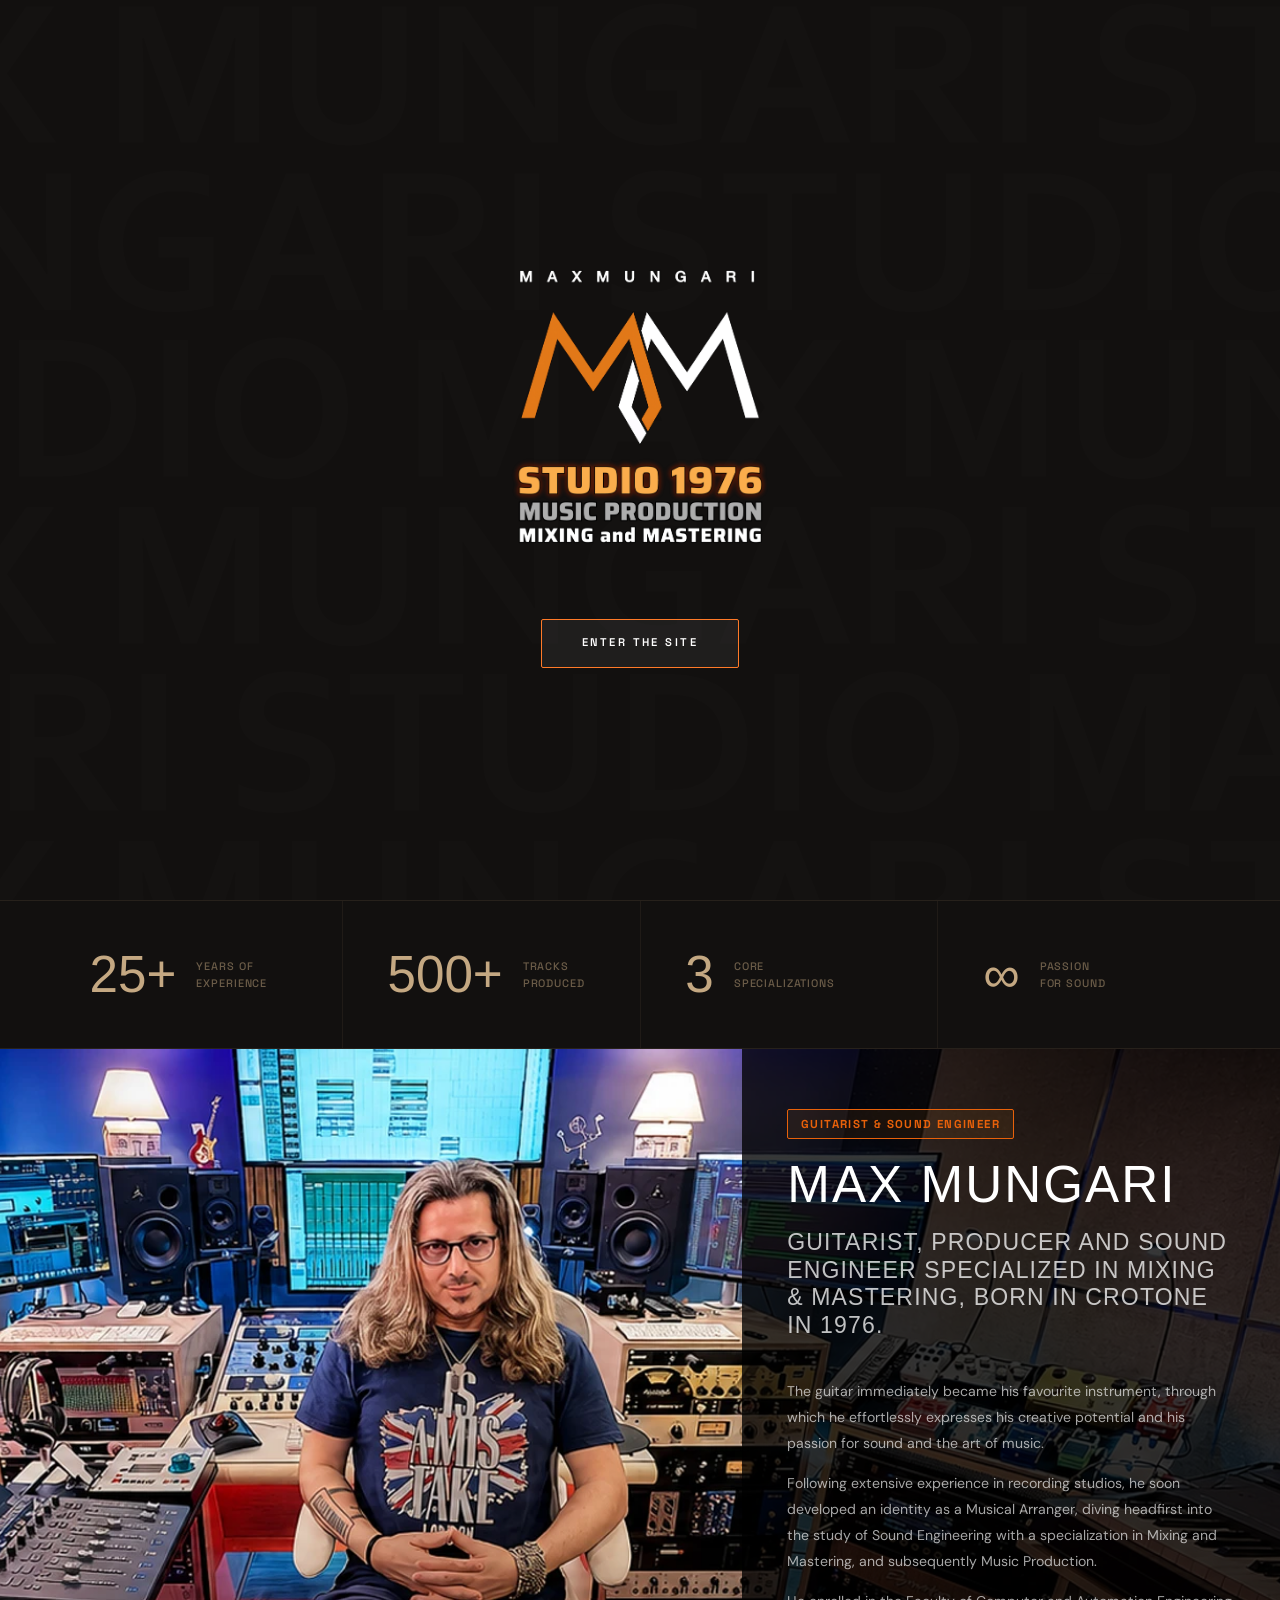
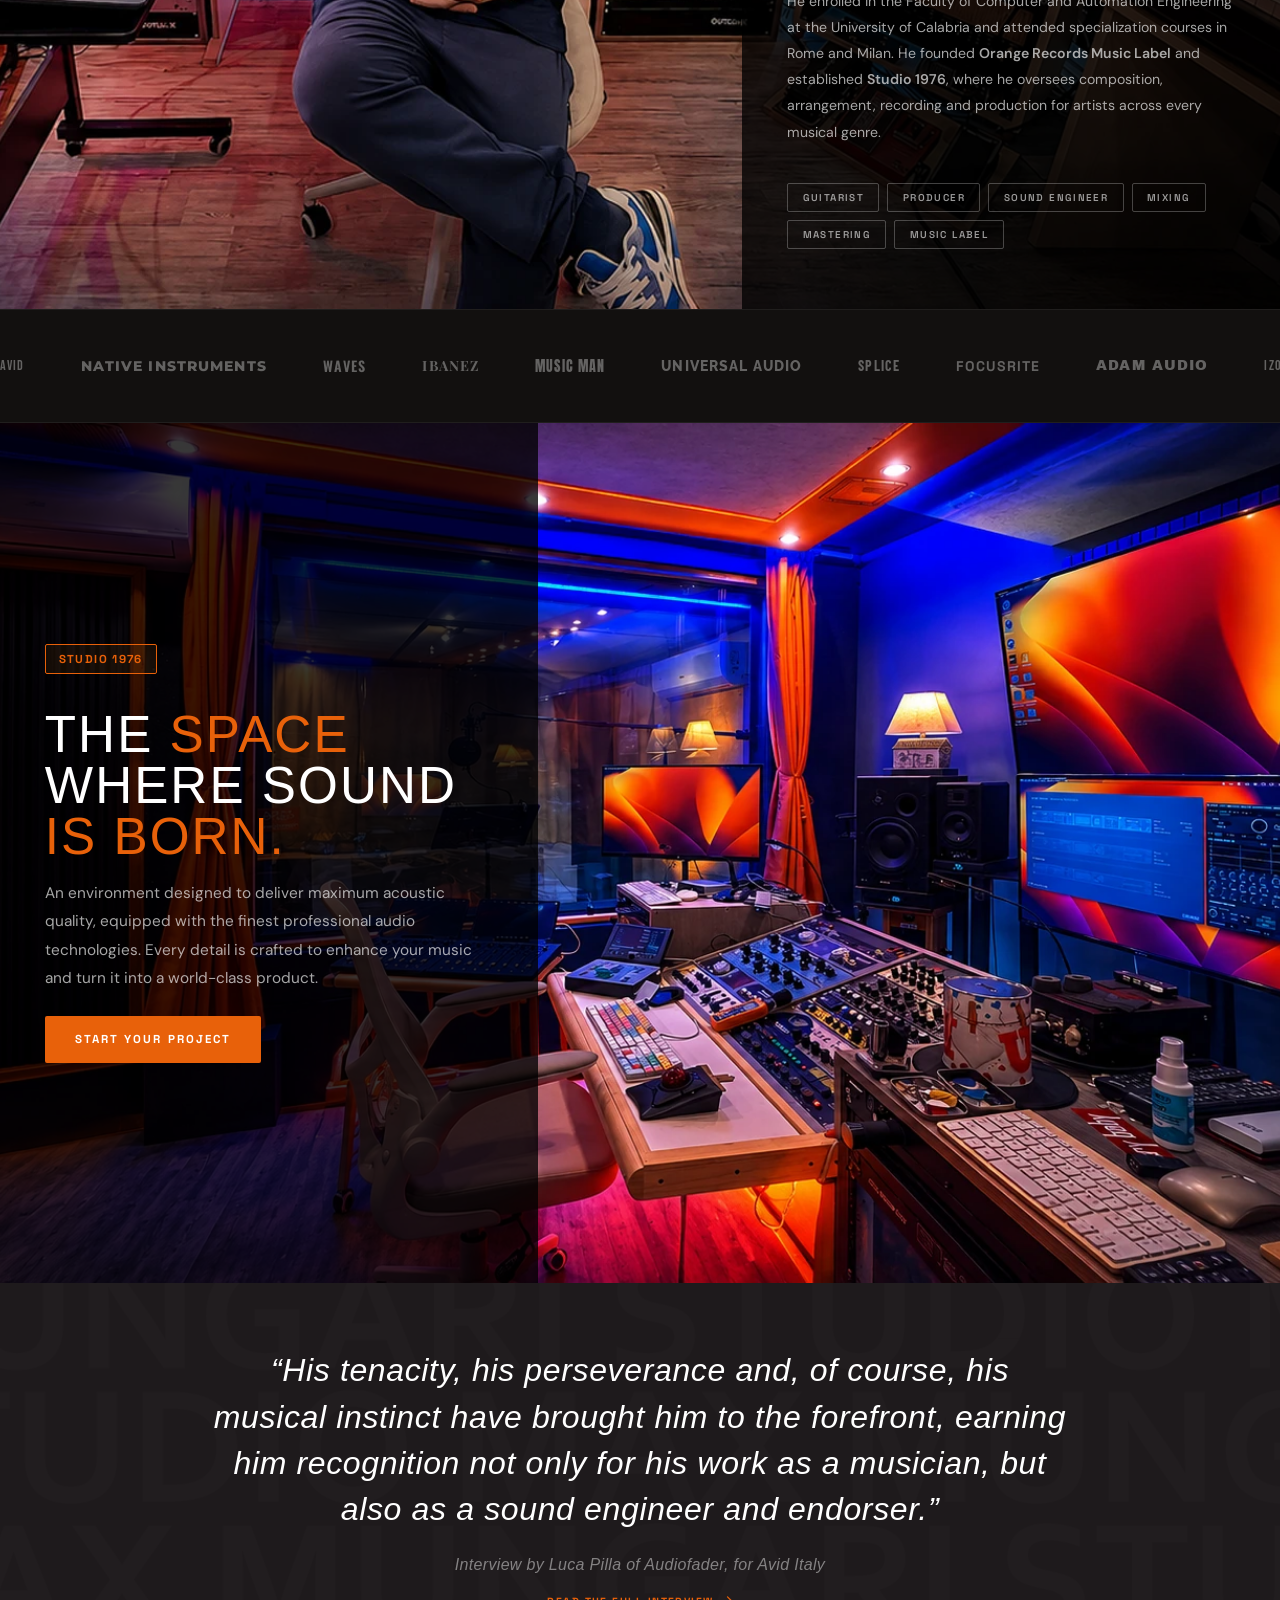
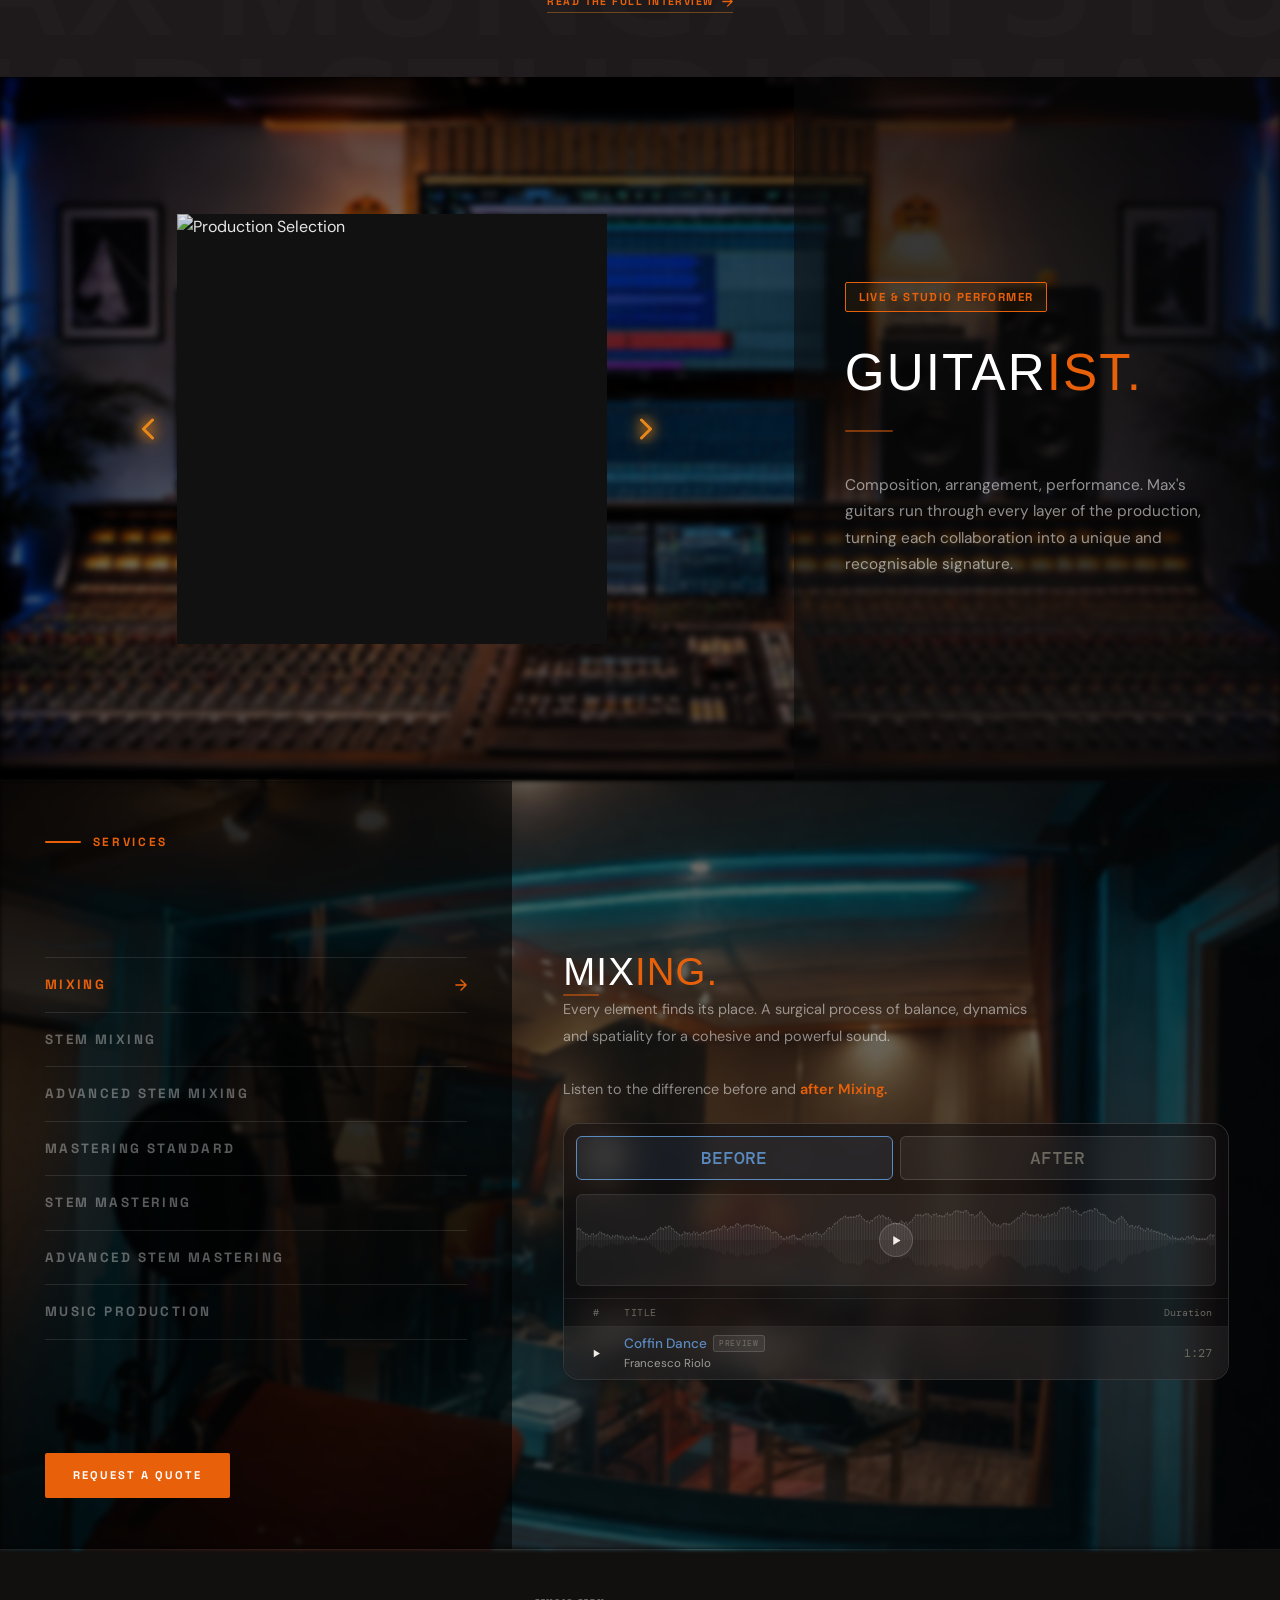
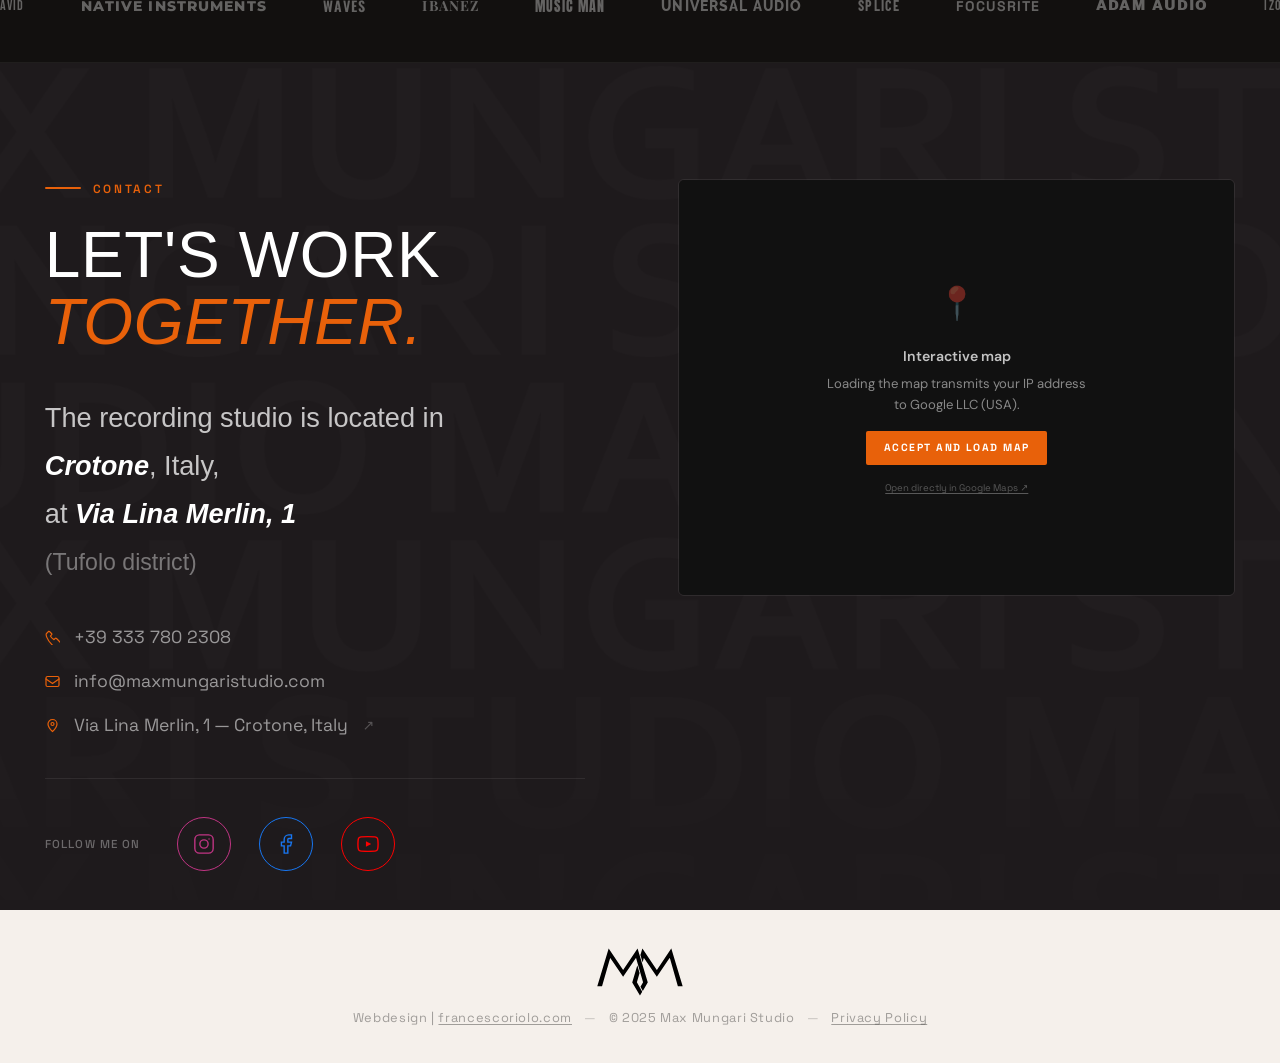
==== en/index.html @ 34c51c47 "Final Upload Aggiornato SEO, ottimizzato codice, compresse immagini, aggiunta privacy, aggiunto sito" ====
<!DOCTYPE html>
<html lang="en">
<head>
  <meta charset="UTF-8" />
  <meta name="viewport" content="width=device-width, initial-scale=1.0, viewport-fit=cover" />
  <title>Professional Mixing &amp; Mastering Online | Max Mungari Studio — Italy</title>
  <meta name="description" content="Professional online Mixing, Mastering and Music Production from Studio 1976, Crotone, Italy. Send your tracks and get radio-ready sound. Certified sound engineer with 25+ years of experience." />
  <meta name="robots" content="index, follow" />
  <meta name="keywords" content="online mixing mastering, professional mixing mastering, mixing mastering italy, italian sound engineer, stem mixing, stem mastering, music production italy, recording studio crotone, Max Mungari" />
  <meta name="author" content="Max Mungari" />
  <meta name="theme-color" content="#0a0a0a" />
  <link rel="canonical" href="https://maxmungaristudio.com/en/" />
  <link rel="alternate" hreflang="it" href="https://maxmungaristudio.com/" />
  <link rel="alternate" hreflang="en" href="https://maxmungaristudio.com/en/" />
  <link rel="alternate" hreflang="x-default" href="https://maxmungaristudio.com/" />

  <!-- Open Graph -->
  <meta property="og:title" content="Professional Mixing &amp; Mastering Online | Max Mungari Studio" />
  <meta property="og:description" content="Professional online Mixing, Mastering and Music Production from Studio 1976, Crotone, Italy. Send your tracks, get radio-ready sound." />
  <meta property="og:type" content="website" />
  <meta property="og:url" content="https://maxmungaristudio.com/en/" />
  <meta property="og:image" content="https://maxmungaristudio.com/newassets/og-image.jpg" />
  <meta property="og:image:width" content="1200" />
  <meta property="og:image:height" content="630" />
  <meta property="og:image:alt" content="Max Mungari Studio — Recording Studio in Crotone, Italy" />
  <meta property="og:locale" content="en_US" />
  <meta property="og:locale:alternate" content="it_IT" />
  <meta property="og:site_name" content="Max Mungari Studio" />

  <!-- Twitter Card -->
  <meta name="twitter:card" content="summary_large_image" />
  <meta name="twitter:title" content="Professional Mixing &amp; Mastering Online | Max Mungari Studio" />
  <meta name="twitter:description" content="Professional online Mixing, Mastering and Music Production from Italy. Certified sound engineer with 25+ years of experience." />
  <meta name="twitter:image" content="https://maxmungaristudio.com/newassets/og-image.jpg" />
  <meta name="twitter:image:alt" content="Max Mungari Studio — Recording Studio in Crotone, Italy" />

  <!-- Geo meta -->
  <meta name="geo.region" content="IT-KR" />
  <meta name="geo.placename" content="Crotone, Calabria" />
  <meta name="geo.position" content="39.0807;17.1257" />
  <meta name="ICBM" content="39.0807, 17.1257" />

  <!-- Favicon -->
  <link rel="icon" type="image/png" sizes="32x32" href="../newassets/favicon-32.png" />
  <link rel="icon" type="image/png" sizes="512x512" href="../newassets/favicon.png" />
  <link rel="apple-touch-icon" href="../newassets/favicon.png" />

  <!-- Schema.org structured data -->
  <script type="application/ld+json">
  {
    "@context": "https://schema.org",
    "@graph": [
      {
        "@type": ["LocalBusiness", "ProfessionalService"],
        "@id": "https://maxmungaristudio.com/#business",
        "name": "Max Mungari Studio",
        "alternateName": "Studio 1976",
        "description": "Professional recording studio in Crotone, Calabria, Italy. Online and in-studio Mixing, Mastering, Stem Mixing, Stem Mastering and Music Production services.",
        "url": "https://maxmungaristudio.com/en/",
        "telephone": "+393337802308",
        "email": "info@maxmungaristudio.com",
        "image": "https://maxmungaristudio.com/newassets/hero1.webp",
        "logo": {
          "@type": "ImageObject",
          "url": "https://maxmungaristudio.com/newassets/logoVec1.svg",
          "width": 300,
          "height": 80
        },
        "foundingDate": "1976",
        "address": {
          "@type": "PostalAddress",
          "streetAddress": "Via Lina Merlin, 1",
          "addressLocality": "Crotone",
          "addressRegion": "Calabria",
          "postalCode": "88900",
          "addressCountry": "IT"
        },
        "geo": {
          "@type": "GeoCoordinates",
          "latitude": 39.0807,
          "longitude": 17.1257
        },
        "hasMap": "https://maps.google.com/?q=Via+Lina+Merlin+1,+Crotone",
        "areaServed": [
          { "@type": "Country", "name": "Italy" },
          { "@type": "Place", "name": "Worldwide" }
        ],
        "sameAs": [
          "https://www.instagram.com/maxmungaristudio",
          "https://www.facebook.com/MaxMungari/",
          "https://www.youtube.com/user/maxmung",
          "https://www.tiktok.com/@maxmungaristudio"
        ],
        "priceRange": "€€",
        "openingHours": "Mo-Sa 09:00-20:00",
        "currenciesAccepted": "EUR",
        "paymentAccepted": "Bank transfer, PayPal, Credit card",
        "hasOfferCatalog": {
          "@type": "OfferCatalog",
          "name": "Professional Audio Services",
          "itemListElement": [
            { "@type": "Offer", "itemOffered": { "@type": "Service", "name": "Professional Mixing", "description": "Online professional mixing for singles and albums." } },
            { "@type": "Offer", "itemOffered": { "@type": "Service", "name": "Stem Mixing", "description": "Stem-based mixing for advanced track balance control." } },
            { "@type": "Offer", "itemOffered": { "@type": "Service", "name": "Advanced Stem Mixing", "description": "Advanced mixing with editing, pitch correction and track cleanup." } },
            { "@type": "Offer", "itemOffered": { "@type": "Service", "name": "Standard Mastering", "description": "Professional mastering for streaming platforms and physical distribution." } },
            { "@type": "Offer", "itemOffered": { "@type": "Service", "name": "Stem Mastering", "description": "Stem mastering with independent dynamic control per group." } },
            { "@type": "Offer", "itemOffered": { "@type": "Service", "name": "Advanced Stem Mastering", "description": "Advanced mastering with dedicated processing for each stem group." } },
            { "@type": "Offer", "itemOffered": { "@type": "Service", "name": "Music Production", "description": "Full music production: arrangement, recording and sound design." } }
          ]
        }
      },
      {
        "@type": "Person",
        "@id": "https://maxmungaristudio.com/#person",
        "name": "Massimiliano Mungari",
        "alternateName": "Max Mungari",
        "jobTitle": "Guitarist, Music Producer and Sound Engineer",
        "description": "Guitarist, Producer and Sound Engineer born in Crotone in 1976. Specialized in professional Mixing & Mastering. Founder of Orange Records Music Label and Studio 1976.",
        "url": "https://maxmungaristudio.com/en/",
        "image": "https://maxmungaristudio.com/newassets/about2.webp",
        "sameAs": [
          "https://www.instagram.com/maxmungaristudio",
          "https://www.facebook.com/MaxMungari/",
          "https://www.youtube.com/user/maxmung",
          "https://algameko.com/it/app/a/artista/max-mungari"
        ],
        "worksFor": { "@id": "https://maxmungaristudio.com/#business" }
      },
      {
        "@type": "WebSite",
        "@id": "https://maxmungaristudio.com/#website",
        "url": "https://maxmungaristudio.com/en/",
        "name": "Max Mungari Studio",
        "inLanguage": "en-US",
        "publisher": { "@id": "https://maxmungaristudio.com/#business" }
      }
    ]
  }
  </script>

  <!-- Site Navigation Schema -->
  <script type="application/ld+json">
  {
    "@context": "https://schema.org",
    "@type": "ItemList",
    "name": "Max Mungari Studio Navigation",
    "itemListElement": [
      { "@type": "SiteNavigationElement", "position": 1, "name": "Max Mungari — Biography", "url": "https://maxmungaristudio.com/en/#bio" },
      { "@type": "SiteNavigationElement", "position": 2, "name": "Studio 1976 — Recording Studio", "url": "https://maxmungaristudio.com/en/#studio" },
      { "@type": "SiteNavigationElement", "position": 3, "name": "Guitarist — Works and Productions", "url": "https://maxmungaristudio.com/en/#lavori" },
      { "@type": "SiteNavigationElement", "position": 4, "name": "Services — Mixing, Mastering, Music Production", "url": "https://maxmungaristudio.com/en/#servizi" },
      { "@type": "SiteNavigationElement", "position": 5, "name": "Contact — Request a quote", "url": "https://maxmungaristudio.com/en/#contatti" }
    ]
  }
  </script>

  <!-- Vimeo API -->
  <script src="https://player.vimeo.com/api/player.js" defer></script>

  <link rel="preconnect" href="https://player.vimeo.com" />
  <link rel="preconnect" href="https://f.vimeocdn.com" />
  <link rel="preconnect" href="https://fresnel.vimeocdn.com" />
  <link rel="dns-prefetch" href="https://player.vimeo.com" />
  <link rel="dns-prefetch" href="https://vod-progressive.akamaized.net" />
  <link rel="dns-prefetch" href="https://skyfire.vimeocdn.com" />
  <link rel="dns-prefetch" href="https://vod.vimeocdn.com" />

  <link rel="stylesheet" href="../style.css?v=1780146136" />

  <script>
  window.ABC_TRACKS_MIXING = [
    {
      title:  'Coffin Dance',
      artist: 'Francesco Riolo',
      dur:    '1:27',
      a: 'https://dl.dropboxusercontent.com/scl/fi/5ejd3bhgw7wpfoerlltjn/MixingA.m4a?rlkey=hj46swf1nh798cinyti3hlsi9',
      b: 'https://dl.dropboxusercontent.com/scl/fi/56mk6zmq3tve27wiv7qrn/MixingB.m4a?rlkey=f037zb6pq8egk1j0jw5ta08t8'
    }
  ];
  window.ABC_TRACKS_MASTERING = [
    {
      title:  'We are The Souls',
      artist: 'Francesco Riolo',
      dur:    '5:21',
      a: 'https://dl.dropboxusercontent.com/scl/fi/y6lnyigg3e3iqx62c4ech/MasteringStandardA.m4a?rlkey=nr5r2jdr1hlyxp4brq5l7p0g7',
      b: 'https://dl.dropboxusercontent.com/scl/fi/qdrq6ghhx5u4fx8ey4rcb/MasteringStandardB.m4a?rlkey=a5ax4h1pyozwk2q8exzn5sc5h'
    }
  ];
  window.ABC_TRACKS_PRODUCTION = [
    {
      title:  'Music Production Showcase',
      artist: 'Max Mungari Studio',
      dur:    '--:--',
      a: 'https://dl.dropboxusercontent.com/scl/fi/1278flbihe9b1ma8bpfp2/MusicProductionA.m4a?rlkey=ucccuctyn8vlxol63t918llrr',
      b: 'https://dl.dropboxusercontent.com/scl/fi/3ox6a5ec10b7z16oclw0z/MusicProductionB.m4a?rlkey=ea91qxn146u5e3i90m604efkg'
    }
  ];
  </script>

  <link rel="preload" as="image" href="../newassets/hero1.webp" type="image/webp" />
  <link rel="preload" as="font" type="font/woff2" crossorigin href="../newassets/fonts/dm-sans-normal-latin.woff2" />
  <link rel="preload" as="font" type="font/woff2" crossorigin href="../newassets/fonts/space-grotesk-latin.woff2" />
</head>

<body>

  <!-- INTRO SCREEN -->
  <div id="intro-screen" role="dialog" aria-modal="true" aria-label="Welcome to Max Mungari Studio">
    <div class="intro-logo-wrap">
      <div class="intro-logo-inner" id="introLogoInner">
        <img src="../newassets/LogoMax.webp" alt="Max Mungari Studio" class="intro-logo-svg" width="906" height="984" />
      </div>
    </div>
    <button id="intro-enter-btn" type="button">Enter the site</button>
  </div>

  <!-- NAVBAR -->
  <nav id="navbar" role="navigation" aria-label="Main navigation">
    <div class="nav-inner">
      <a href="#hero" class="nav-logo" aria-label="Max Mungari Studio — back to top">
        <div class="logo-flip-wrap">
          <div class="logo-flip-inner logo-light">
            <img src="../newassets/logoVec1.svg" alt="Max Mungari Studio" class="logo-front" />
            <img src="../newassets/logoVec2.svg" alt="" class="logo-back" aria-hidden="true" />
          </div>
          <div class="logo-flip-inner logo-dark">
            <img src="../newassets/logoVec1-dark.svg" alt="Max Mungari Studio" class="logo-front" />
            <img src="../newassets/logoVec2-dark.svg" alt="" class="logo-back" aria-hidden="true" />
          </div>
        </div>
      </a>

      <ul class="nav-links" role="list">
        <li><a href="#bio">Max Mungari</a></li>
        <li><a href="#studio">Studio</a></li>
        <li><a href="#lavori" onclick="event.preventDefault();(function(){var el=document.getElementById('lavori');if(!el)return;var sTop=el.getBoundingClientRect().top+window.scrollY;var top=sTop;if(window.innerWidth>=1920){var sH=el.offsetHeight;var vH=window.innerHeight;var offset=Math.max(0,(vH-sH)/2);top=sTop-offset;}window.scrollTo({top:top,behavior:'smooth'});})()">Guitarist</a></li>
        <li><a href="#servizi">Services</a></li>
        <li><a href="privacy.html">Privacy</a></li>
        <li><a href="#contatti" class="nav-cta">Contact me</a></li>
        <li class="lang-switch"><a href="../index.html" class="lang-other">ITA</a><span class="lang-sep">/</span><span class="lang-active">ENG</span></li>
      </ul>

      <button class="nav-hamburger" id="hamburger"
              aria-label="Open menu" aria-expanded="false">
        <span></span><span></span><span></span>
      </button>
    </div>
  </nav>

  <!-- Mobile overlay -->
  <div class="nav-mobile" id="mobileMenu"
       aria-hidden="true" role="dialog" aria-label="Navigation menu">
    <a href="#bio"       onclick="closeMobile()">Max Mungari</a>
    <a href="#studio"    onclick="closeMobile()">Studio</a>
    <a href="#lavori"    onclick="closeMobile();event.preventDefault();(function(){var el=document.getElementById('lavori');if(!el)return;var sTop=el.getBoundingClientRect().top+window.scrollY;var top=sTop;if(window.innerWidth>=1920){var sH=el.offsetHeight;var vH=window.innerHeight;var offset=Math.max(0,(vH-sH)/2);top=sTop-offset;}window.scrollTo({top:top,behavior:'smooth'});})()">Guitarist</a>
    <a href="#servizi"   onclick="closeMobile()">Services</a>
    <a href="privacy.html">Privacy</a>
    <a href="#contatti"  onclick="closeMobile()">Contact me</a>
    <div class="lang-switch"><a href="../index.html" class="lang-other">ITA</a><span class="lang-sep">/</span><span class="lang-active">ENG</span></div>
  </div>

  <!-- HERO -->
  <section id="hero" aria-label="Max Mungari Studio — Homepage">
    <div class="hero-carousel" id="heroCarousel" aria-hidden="true"></div>
    <div class="hero-gradient" aria-hidden="true"></div>
    <div class="hero-stripe"   aria-hidden="true"></div>

    <div class="hero-content container">
      <p class="hero-eyebrow">Music Productions</p>

      <h1 class="hero-title">
        Max<br />Mungari<br /><em>Studio</em>
      </h1>

      <p class="hero-subtitle">
        Guitarist &nbsp;·&nbsp; Producer &nbsp;·&nbsp; Sound Engineer
      </p>

      <div class="hero-actions">
        <a href="#servizi" class="btn-primary">
          Services
          <svg width="13" height="13" viewBox="0 0 13 13" fill="none" aria-hidden="true">
            <path d="M1 6.5h11M6.5 1l5.5 5.5L6.5 12" stroke="currentColor" stroke-width="1.5" stroke-linecap="round" stroke-linejoin="round"/>
          </svg>
        </a>
        <a href="#bio" class="btn-ghost">About me</a>

        <div class="hero-social-strip">
          <span class="hero-social-label">Follow me on</span>
          <a href="https://www.instagram.com/maxmungaristudio" target="_blank" rel="noopener" class="social-icon" aria-label="Instagram">
            <svg viewBox="0 0 24 24" fill="none" stroke="currentColor" stroke-width="1.8" aria-hidden="true"><rect x="2" y="2" width="20" height="20" rx="5" ry="5"/><circle cx="12" cy="12" r="4.5"/><circle cx="17.5" cy="6.5" r="0.75" fill="currentColor" stroke="none"/></svg>
          </a>
          <a href="https://www.facebook.com/MaxMungari/" target="_blank" rel="noopener" class="social-icon" aria-label="Facebook">
            <svg viewBox="0 0 24 24" fill="none" stroke="currentColor" stroke-width="1.8" aria-hidden="true"><path d="M18 2h-3a5 5 0 00-5 5v3H7v4h3v8h4v-8h3l1-4h-4V7a1 1 0 011-1h3z"/></svg>
          </a>
          <a href="https://www.youtube.com/user/maxmung" target="_blank" rel="noopener" class="social-icon" aria-label="YouTube">
            <svg viewBox="0 0 24 24" fill="none" stroke="currentColor" stroke-width="1.8" aria-hidden="true"><path d="M22.54 6.42a2.78 2.78 0 00-1.95-1.96C18.88 4 12 4 12 4s-6.88 0-8.59.46a2.78 2.78 0 00-1.95 1.96A29 29 0 001 12a29 29 0 00.46 5.58a2.78 2.78 0 001.95 1.96C5.12 20 12 20 12 20s6.88 0 8.59-.46a2.78 2.78 0 001.95-1.96A29 29 0 0023 12a29 29 0 00-.46-5.58z"/><polygon points="9.75 15.02 15.5 12 9.75 8.98 9.75 15.02" stroke="none" fill="currentColor"/></svg>
          </a>
        </div>

        <div class="hero-partners">
          <span class="hero-partners-label">Official collaborator of</span>
          <div class="hero-partners-logos">
          <a href="https://algameko.com/it/app/a/artista/max-mungari" target="_blank" rel="noopener" aria-label="Algam Eko — official partner" id="ekoCarousel">
            <img src="../newassets/eko.png"  alt="Algam Eko — official partner" loading="lazy" width="200" height="84" class="avid-slide active" />
            <img src="../newassets/eko2.png" alt="Algam Eko — official partner" loading="lazy" width="200" height="84" class="avid-slide" />
          </a>
          <a href="https://aviditalia.it/avid-sound-lab-musicista/" target="_blank" rel="noopener" aria-label="Avid — official partner" id="avidCarouselHero">
            <img src="../newassets/avid1.png" alt="Avid Sound Lab — official partner" loading="lazy" class="avid-slide active" width="200" height="150" />
            <img src="../newassets/avid3.png" alt="Avid Carbon — official partner" loading="lazy" class="avid-slide" width="200" height="150" />
          </a>
          <a href="https://www.vanguardaudiolabs.com/family/max-mungari/" target="_blank" rel="noopener" aria-label="Vanguard Audio Labs — official partner" id="vanguardCarouselHero">
            <img src="../newassets/vanguard1.png" alt="Vanguard Audio Labs — official partner" loading="lazy" class="avid-slide active" width="200" height="150" />
            <img src="../newassets/vanguard2.png" alt="Vanguard Audio Labs — official partner" loading="lazy" class="avid-slide" width="200" height="150" />
          </a>
          <a href="#" target="_blank" rel="noopener" aria-label="Acustica Audio — official partner" id="acusticaCarouselHero">
            <img src="../newassets/Acustica1.png" alt="Acustica Audio — official partner" loading="lazy" class="avid-slide active" width="200" height="150" />
            <img src="../newassets/Acustica2.png" alt="Acustica Audio — official partner" loading="lazy" class="avid-slide" width="200" height="150" />
          </a>
          </div>
        </div>
      </div>
    </div>
  </section>

  <!-- STATEMENT BAR -->
  <div class="statement-bar" aria-label="Key figures">
    <div class="container">
      <div class="statement-bar-inner">
        <div class="statement-item reveal">
          <div class="statement-number">25+</div>
          <div class="statement-label">Years of<br />Experience</div>
        </div>
        <div class="statement-item reveal d1">
          <div class="statement-number">500+</div>
          <div class="statement-label">Tracks<br />Produced</div>
        </div>
        <div class="statement-item reveal d2">
          <div class="statement-number">3</div>
          <div class="statement-label">Core<br />Specializations</div>
        </div>
        <div class="statement-item reveal d3">
          <div class="statement-number">∞</div>
          <div class="statement-label">Passion<br />for Sound</div>
        </div>
      </div>
    </div>
  </div>

  <!-- BIO -->
  <section id="bio" aria-labelledby="bio-title">
    <div class="bio-fullimg">
      <img src="../newassets/about-new.webp"
           alt="Max Mungari — Guitarist, Producer and Sound Engineer"
           loading="lazy" decoding="async" />
      <div class="bio-overlay-panel reveal-left">
        <span class="bio-badge">Guitarist &amp; Sound Engineer</span>
        <h2 id="bio-title" class="section-title">MAX MUNGARI</h2>
        <p class="bio-intro">
          Guitarist, Producer and Sound Engineer specialized in Mixing &amp; Mastering, born in Crotone in 1976.
        </p>
        <div class="bio-text">
          <p>The guitar immediately became his favourite instrument, through which he effortlessly expresses his creative potential and his passion for sound and the art of music.</p>
          <p>Following extensive experience in recording studios, he soon developed an identity as a Musical Arranger, diving headfirst into the study of Sound Engineering with a specialization in Mixing and Mastering, and subsequently Music Production.</p>
          <p>He enrolled in the Faculty of Computer and Automation Engineering at the University of Calabria and attended specialization courses in Rome and Milan. He founded <strong>Orange Records Music Label</strong> and established <strong>Studio 1976</strong>, where he oversees composition, arrangement, recording and production for artists across every musical genre.</p>
        </div>
        <div class="bio-tags">
          <span class="bio-tag">Guitarist</span>
          <span class="bio-tag">Producer</span>
          <span class="bio-tag">Sound Engineer</span>
          <span class="bio-tag">Mixing</span>
          <span class="bio-tag">Mastering</span>
          <span class="bio-tag">Music Label</span>
        </div>
      </div>
    </div>
  </section>

  <!-- BRAND STRIP -->
  <div class="brand-strip" aria-label="Brand partners">
    <div class="brand-track">
      <span>AVID</span><span>NATIVE INSTRUMENTS</span><span>WAVES</span><span>IBANEZ</span><span>MUSIC MAN</span><span>UNIVERSAL AUDIO</span><span>SPLICE</span><span>FOCUSRITE</span><span>ADAM AUDIO</span><span>IZOTOPE</span><span>SLATE DIGITAL</span><span>YAMAHA</span><span>NEUMANN</span><span>SSL</span><span>ANTELOPE AUDIO</span>
      <span>AVID</span><span>NATIVE INSTRUMENTS</span><span>WAVES</span><span>IBANEZ</span><span>MUSIC MAN</span><span>UNIVERSAL AUDIO</span><span>SPLICE</span><span>FOCUSRITE</span><span>ADAM AUDIO</span><span>IZOTOPE</span><span>SLATE DIGITAL</span><span>YAMAHA</span><span>NEUMANN</span><span>SSL</span><span>ANTELOPE AUDIO</span>
    </div>
  </div>

  <!-- STUDIO -->
  <section id="studio" aria-labelledby="studio-title">
    <div class="studio-fullimg">
      <img src="../newassets/studio-main.webp" alt="Studio 1976 Crotone — main recording room" loading="lazy" decoding="async" />
      <div class="studio-overlay-panel reveal-left">
        <span class="bio-badge">Studio 1976</span>
        <h2 id="studio-title" class="section-title">
          The <em>space</em><br />where sound<br /><em>is born.</em>
        </h2>
        <p class="studio-desc">
          An environment designed to deliver maximum acoustic quality, equipped with the finest professional audio technologies. Every detail is crafted to enhance your music and turn it into a world-class product.
        </p>
        <a href="#contatti" class="studio-cta">Start your project</a>
      </div>
    </div>
  </section>

  <!-- QUOTE -->
  <section id="quote-strip" aria-hidden="true">
    <div class="container">
      <figure class="quote-strip-figure">
        <blockquote class="quote-strip-text">
          &ldquo;His tenacity, his perseverance and, of course, his musical instinct have brought him to the forefront, earning him recognition not only for his work as a musician, but also as a sound engineer and endorser.&rdquo;
        </blockquote>
        <figcaption class="quote-strip-author">
          Interview by Luca Pilla of Audiofader, for Avid Italy
        </figcaption>
        <a href="https://mail.aviditalia.it/max-mungari-musica-mix-e-mastering-nel-2025-lintervista/" target="_blank" rel="noopener" class="quote-strip-link">
          Read the full interview
          <svg width="11" height="11" viewBox="0 0 13 13" fill="none" aria-hidden="true"><path d="M1 6.5h11M6.5 1l5.5 5.5L6.5 12" stroke="currentColor" stroke-width="1.5" stroke-linecap="round" stroke-linejoin="round"/></svg>
        </a>
      </figure>
    </div>
  </section>

  <!-- GUITARIST -->
  <section id="lavori" aria-labelledby="lavori-title">
    <div class="lavori-fullimg">
      <img src="../newassets/studio-bg.webp" alt="Studio 1976 — Music Production" loading="lazy" decoding="async" />
      <div class="lavori-overlay-panel reveal-right">
        <span class="bio-badge">Live &amp; Studio Performer</span>
        <h2 id="lavori-title" class="section-title">GUITAR<em>IST.</em></h2>
        <div class="divider"></div>
        <p class="lavori-desc">Composition, arrangement, performance. Max's guitars run through every layer of the production, turning each collaboration into a unique and recognisable signature.</p>
      </div>

      <div class="lavori-fullwrap">
      <div class="showcase-wrap">
        <button class="showcase-nav showcase-prev" aria-label="Previous page">
          <svg width="30" height="30" viewBox="0 0 20 20" fill="none"><path d="M13 4L7 10l6 6" stroke="white" stroke-width="2" stroke-linecap="round" stroke-linejoin="round"/></svg>
        </button>
        <div class="showcase-viewport">
          <div class="showcase-grid" role="list" aria-label="Productions and Collaborations">
          <a class="showcase-item" href="https://www.youtube.com/watch?v=8jsnpZsoI50" target="_blank" rel="noopener" role="listitem" aria-label="Production Selection">
            <img src="../newassets/landscape-placeholder.svg" alt="Production Selection" loading="lazy" />
            <div class="showcase-overlay"><svg width="20" height="20" viewBox="0 0 22 22" fill="white"><polygon points="7,4 19,11 7,18"/></svg></div>
          </a>
          <a class="showcase-item" href="https://www.youtube.com/watch?v=yyMRm4nAxy4" target="_blank" rel="noopener" role="listitem" aria-label="Production">
            <img src="../newassets/landscape-placeholder.svg" alt="Production" loading="lazy" />
            <div class="showcase-overlay"><svg width="20" height="20" viewBox="0 0 22 22" fill="white"><polygon points="7,4 19,11 7,18"/></svg></div>
          </a>
          <a class="showcase-item" href="https://www.youtube.com/watch?v=yWKcTVf3nfY" target="_blank" rel="noopener" role="listitem" aria-label="Production">
            <img src="../newassets/landscape-placeholder.svg" alt="Production" loading="lazy" />
            <div class="showcase-overlay"><svg width="20" height="20" viewBox="0 0 22 22" fill="white"><polygon points="7,4 19,11 7,18"/></svg></div>
          </a>
          <a class="showcase-item" href="https://www.youtube.com/watch?v=uNdZiJw3j9E" target="_blank" rel="noopener" role="listitem" aria-label="Collaboration">
            <img src="../newassets/landscape-placeholder.svg" alt="Collaboration" loading="lazy" />
            <div class="showcase-overlay"><svg width="20" height="20" viewBox="0 0 22 22" fill="white"><polygon points="7,4 19,11 7,18"/></svg></div>
          </a>
          <a class="showcase-item" href="https://www.youtube.com/watch?v=SVQ-4omOqS4" target="_blank" rel="noopener" role="listitem" aria-label="Collaboration">
            <img src="../newassets/landscape-placeholder.svg" alt="Collaboration" loading="lazy" />
            <div class="showcase-overlay"><svg width="20" height="20" viewBox="0 0 22 22" fill="white"><polygon points="7,4 19,11 7,18"/></svg></div>
          </a>
          <a class="showcase-item" href="https://www.youtube.com/watch?v=8hIOjgWNCes" target="_blank" rel="noopener" role="listitem" aria-label="Collaboration">
            <img src="../newassets/landscape-placeholder.svg" alt="Collaboration" loading="lazy" />
            <div class="showcase-overlay"><svg width="20" height="20" viewBox="0 0 22 22" fill="white"><polygon points="7,4 19,11 7,18"/></svg></div>
          </a>
          <a class="showcase-item" href="https://www.youtube.com/watch?v=-85x6_Kyb78" target="_blank" rel="noopener" role="listitem" aria-label="Collaboration">
            <img src="../newassets/landscape-placeholder.svg" alt="Collaboration" loading="lazy" />
            <div class="showcase-overlay"><svg width="20" height="20" viewBox="0 0 22 22" fill="white"><polygon points="7,4 19,11 7,18"/></svg></div>
          </a>
          <a class="showcase-item" href="https://www.youtube.com/watch?v=jpIV0VHIkEI" target="_blank" rel="noopener" role="listitem" aria-label="Video">
            <img src="../newassets/landscape-placeholder.svg" alt="Video" loading="lazy" />
            <div class="showcase-overlay"><svg width="20" height="20" viewBox="0 0 22 22" fill="white"><polygon points="7,4 19,11 7,18"/></svg></div>
          </a>
          </div>
        </div>
        <button class="showcase-nav showcase-next" aria-label="Next page">
          <svg width="30" height="30" viewBox="0 0 20 20" fill="none"><path d="M7 4l6 6-6 6" stroke="white" stroke-width="2" stroke-linecap="round" stroke-linejoin="round"/></svg>
        </button>
      </div>
      </div>
    </div>
  </section>

  <!-- SERVICES -->
  <section id="servizi" aria-label="Explore services">
    <div class="svi-wrap">
      <div class="svi-panel">
        <div class="label-row"><div class="divider"></div><p class="svi-badge">Services</p></div>
        <ul class="svi-list" id="svi-list" role="list">
          <li><button class="svi-btn active" data-id="mixing">Mixing <svg width="12" height="12" viewBox="0 0 13 13" fill="none" aria-hidden="true"><path d="M1 6.5h11M6.5 1l5.5 5.5L6.5 12" stroke="currentColor" stroke-width="1.5" stroke-linecap="round" stroke-linejoin="round"/></svg></button><div class="svi-accordion-body" data-id="mixing"></div></li>
          <li><button class="svi-btn" data-id="stemming">Stem Mixing <svg width="12" height="12" viewBox="0 0 13 13" fill="none" aria-hidden="true"><path d="M1 6.5h11M6.5 1l5.5 5.5L6.5 12" stroke="currentColor" stroke-width="1.5" stroke-linecap="round" stroke-linejoin="round"/></svg></button><div class="svi-accordion-body" data-id="stemming"></div></li>
          <li><button class="svi-btn" data-id="advstemming">Advanced Stem Mixing <svg width="12" height="12" viewBox="0 0 13 13" fill="none" aria-hidden="true"><path d="M1 6.5h11M6.5 1l5.5 5.5L6.5 12" stroke="currentColor" stroke-width="1.5" stroke-linecap="round" stroke-linejoin="round"/></svg></button><div class="svi-accordion-body" data-id="advstemming"></div></li>
          <li><button class="svi-btn" data-id="mastering">Mastering Standard <svg width="12" height="12" viewBox="0 0 13 13" fill="none" aria-hidden="true"><path d="M1 6.5h11M6.5 1l5.5 5.5L6.5 12" stroke="currentColor" stroke-width="1.5" stroke-linecap="round" stroke-linejoin="round"/></svg></button><div class="svi-accordion-body" data-id="mastering"></div></li>
          <li><button class="svi-btn" data-id="stemmastering">Stem Mastering <svg width="12" height="12" viewBox="0 0 13 13" fill="none" aria-hidden="true"><path d="M1 6.5h11M6.5 1l5.5 5.5L6.5 12" stroke="currentColor" stroke-width="1.5" stroke-linecap="round" stroke-linejoin="round"/></svg></button><div class="svi-accordion-body" data-id="stemmastering"></div></li>
          <li><button class="svi-btn" data-id="advstemmastering">Advanced Stem Mastering <svg width="12" height="12" viewBox="0 0 13 13" fill="none" aria-hidden="true"><path d="M1 6.5h11M6.5 1l5.5 5.5L6.5 12" stroke="currentColor" stroke-width="1.5" stroke-linecap="round" stroke-linejoin="round"/></svg></button><div class="svi-accordion-body" data-id="advstemmastering"></div></li>
          <li><button class="svi-btn" data-id="production">Music Production <svg width="12" height="12" viewBox="0 0 13 13" fill="none" aria-hidden="true"><path d="M1 6.5h11M6.5 1l5.5 5.5L6.5 12" stroke="currentColor" stroke-width="1.5" stroke-linecap="round" stroke-linejoin="round"/></svg></button><div class="svi-accordion-body" data-id="production"></div></li>
        </ul>
        <a href="#contatti" class="svi-cta">Request a quote</a>
      </div>

      <div class="svi-detail" id="svi-detail">
        <div class="svi-text-col" id="svi-text-col"></div>

        <div class="abc-card" id="abcCard2">
          <div class="abc-comparator">
            <div class="abc-empty" id="abcEmpty2">Select a track</div>
            <div class="abc-player" id="abcPlayer2">
              <div class="abc-switch">
                <button class="abc-btn on-a" id="abcBtnA2" disabled>BEFORE</button>
                <button class="abc-btn" id="abcBtnB2" disabled>AFTER</button>
              </div>
              <div class="abc-wave" id="abcWave2">
                <div class="abc-wave-body">
                  <canvas class="abc-canvas" id="abcCvA2"></canvas>
                  <canvas class="abc-canvas hidden" id="abcCvB2"></canvas>
                  <div class="abc-ph-layer">
                    <div class="abc-ph-prog" id="abcPhProg2"></div>
                    <div class="abc-ph-line" id="abcPhLine2"></div>
                  </div>
                  <div class="abc-np">
                    <span class="abc-np-title" id="abcNpTitle2">—</span>
                    <span class="abc-np-artist" id="abcNpArtist2"></span>
                  </div>
                  <button class="abc-play" id="abcPlay2" disabled>
                    <svg id="abcIconPlay2" viewBox="0 0 16 16"><path d="M4 2.5l9 5.5-9 5.5V2.5z"/></svg>
                    <svg id="abcIconPause2" viewBox="0 0 16 16" style="display:none"><rect x="3" y="2" width="4" height="12"/><rect x="9" y="2" width="4" height="12"/></svg>
                  </button>
                  <div class="abc-topbar">
                    <div class="abc-badge a" id="abcBadge2">A</div>
                    <div class="abc-time" id="abcTime2">0:00 / 0:00</div>
                    <div class="abc-vol">
                      <svg viewBox="0 0 16 16"><path d="M9 2.5v11a.5.5 0 0 1-.854.354L4.5 10H2a1 1 0 0 1-1-1V7a1 1 0 0 1 1-1h2.5l3.646-3.854A.5.5 0 0 1 9 2.5zm2.354 2.146a.5.5 0 0 1 .707 0A5.5 5.5 0 0 1 13.5 8a5.5 5.5 0 0 1-1.439 3.354.5.5 0 1 1-.707-.707A4.5 4.5 0 0 0 12.5 8a4.5 4.5 0 0 0-1.146-3.061.5.5 0 0 1 0-.707z"/></svg>
                      <input type="range" id="abcVol2" min="0" max="100" value="80" step="1" />
                    </div>
                  </div>
                </div>
              </div>
              <div class="abc-loader" id="abcLoader2">
                <div class="abc-loader-fill" id="abcLoaderFill2"></div>
              </div>
            </div>
          </div>
          <div class="abc-list">
            <div class="abc-list-head">
              <div class="abc-lh-n">#</div>
              <div class="abc-lh-t">Title</div>
              <div class="abc-lh-d">Duration</div>
            </div>
            <div id="abcRows2"></div>
          </div>
        </div>
      </div>
    </div>
  </section>

  <!-- BRAND STRIP 2 -->
  <div class="brand-strip" aria-hidden="true">
    <div class="brand-track">
      <span>AVID</span><span>NATIVE INSTRUMENTS</span><span>WAVES</span><span>IBANEZ</span><span>MUSIC MAN</span><span>UNIVERSAL AUDIO</span><span>SPLICE</span><span>FOCUSRITE</span><span>ADAM AUDIO</span><span>IZOTOPE</span><span>SLATE DIGITAL</span><span>YAMAHA</span><span>NEUMANN</span><span>SSL</span><span>ANTELOPE AUDIO</span>
      <span>AVID</span><span>NATIVE INSTRUMENTS</span><span>WAVES</span><span>IBANEZ</span><span>MUSIC MAN</span><span>UNIVERSAL AUDIO</span><span>SPLICE</span><span>FOCUSRITE</span><span>ADAM AUDIO</span><span>IZOTOPE</span><span>SLATE DIGITAL</span><span>YAMAHA</span><span>NEUMANN</span><span>SSL</span><span>ANTELOPE AUDIO</span>
    </div>
  </div>

  <!-- CONTACT -->
  <section id="contatti" aria-labelledby="contatti-title">
    <div class="container">
      <div class="contatti-split">
        <div class="contatti-info-col reveal-left">
          <div class="label-row"><div class="divider"></div><p class="label">Contact</p></div>
          <h2 id="contatti-title" class="contatti-title">Let's work <em>together.</em></h2>
          <p class="contatti-address">
            The recording studio is located in<br />
            <strong>Crotone</strong>, Italy,<br />
            at <strong>Via Lina Merlin, 1</strong><br />
            <span style="font-size:0.85em; color:rgba(255,255,255,0.4);">(Tufolo district)</span>
          </p>

          <div class="contatti-direct">
            <a href="tel:+393337802308" class="contatti-line">
              <svg width="15" height="15" viewBox="0 0 15 15" fill="none" aria-hidden="true">
                <path d="M13.5 10.5l-2-2a1 1 0 00-1.4 0L9 9.6A9 9 0 015.4 6l1.1-1.1a1 1 0 000-1.4l-2-2A1 1 0 003.1 2L1.5 3.5C.8 4.2.8 8.5 7.4 15.1c6.6 6.6 10.9 6.6 11.6 5.9L20.5 19a1 1 0 00-.5-1.5z" stroke="currentColor" stroke-width="1.2" stroke-linecap="round"/>
              </svg>
              +39 333 780 2308
            </a>
            <a href="mailto:info@maxmungaristudio.com" class="contatti-line">
              <svg width="15" height="15" viewBox="0 0 15 15" fill="none" aria-hidden="true">
                <rect x="1" y="2.5" width="13" height="10" rx="1.5" stroke="currentColor" stroke-width="1.2"/>
                <path d="M1 5l6.5 4.5L14 5" stroke="currentColor" stroke-width="1.2" stroke-linecap="round"/>
              </svg>
              info@maxmungaristudio.com
            </a>
            <a href="https://maps.google.com/?q=Via+Lina+Merlin+1,+Crotone" target="_blank" rel="noopener" class="contatti-line">
              <svg width="15" height="15" viewBox="0 0 15 15" fill="none" aria-hidden="true">
                <path d="M7.5 1.5C5.015 1.5 3 3.515 3 6c0 3.375 4.5 7.5 4.5 7.5S12 9.375 12 6c0-2.485-2.015-4.5-4.5-4.5z" stroke="currentColor" stroke-width="1.2"/>
                <circle cx="7.5" cy="6" r="1.5" stroke="currentColor" stroke-width="1.2"/>
              </svg>
              Via Lina Merlin, 1 — Crotone, Italy
              <span style="font-size:0.8em; opacity:0.45;">↗</span>
            </a>
          </div>

          <div class="contatti-social-strip">
            <span class="contatti-social-label">Follow me on</span>
            <a href="https://www.instagram.com/maxmungaristudio" target="_blank" rel="noopener" class="social-icon" aria-label="Instagram">
              <svg viewBox="0 0 24 24" fill="none" stroke="currentColor" stroke-width="1.5" aria-hidden="true"><rect x="2" y="2" width="20" height="20" rx="5" ry="5"/><circle cx="12" cy="12" r="4.5"/><circle cx="17.5" cy="6.5" r="0.75" fill="currentColor" stroke="none"/></svg>
            </a>
            <a href="https://www.facebook.com/MaxMungari/" target="_blank" rel="noopener" class="social-icon" aria-label="Facebook">
              <svg viewBox="0 0 24 24" fill="none" stroke="currentColor" stroke-width="1.5" aria-hidden="true"><path d="M18 2h-3a5 5 0 00-5 5v3H7v4h3v8h4v-8h3l1-4h-4V7a1 1 0 011-1h3z"/></svg>
            </a>
            <a href="https://www.youtube.com/user/maxmung" target="_blank" rel="noopener" class="social-icon" aria-label="YouTube">
              <svg viewBox="0 0 24 24" fill="none" stroke="currentColor" stroke-width="1.5" aria-hidden="true"><path d="M22.54 6.42a2.78 2.78 0 00-1.95-1.96C18.88 4 12 4 12 4s-6.88 0-8.59.46a2.78 2.78 0 00-1.95 1.96A29 29 0 001 12a29 29 0 00.46 5.58a2.78 2.78 0 001.95 1.96C5.12 20 12 20 12 20s6.88 0 8.59-.46a2.78 2.78 0 001.95-1.96A29 29 0 0023 12a29 29 0 00-.46-5.58z"/><polygon points="9.75 15.02 15.5 12 9.75 8.98 9.75 15.02" stroke="none" fill="currentColor"/></svg>
            </a>
          </div>
        </div>

        <div class="contatti-map-col reveal">
          <div class="contatti-map-wrap" id="mapConsentWrap"
               data-map-src="https://www.google.com/maps/embed?pb=!1m18!1m12!1m3!1d3039.5!2d17.1200!3d39.0800!2m3!1f0!2f0!3f0!3m2!1i1024!2i768!4f13.1!3m3!1m2!1s0x1339f5b4b4b4b4b5%3A0x0!2sVia+Lina+Merlin+1%2C+Crotone!5e0!3m2!1sen!2sit!4v1&pb=!1m18!1m12!1m3!1d800!2d17.12255!3d39.08012!2m3!1f0!2f0!3f0!3m2!1i1024!2i768!4f13.1!3m3!1m2!1s0x1339f593b14e0b4f%3A0xa8b8e4b2c1e2f3d4!2sVia+Lina+Merlin%2C+1%2C+88900+Crotone+KR!5e0!3m2!1sen!2sit"
               data-map-link="https://maps.google.com/?q=Via+Lina+Merlin+1,+Crotone">
            <div class="map-consent-gate" id="mapConsentGate">
              <div class="map-consent-icon">📍</div>
              <div class="map-consent-text">
                <strong>Interactive map</strong>
                Loading the map transmits your IP address to Google LLC (USA).
              </div>
              <button class="map-consent-btn" onclick="loadMap()">Accept and load map</button>
              <a href="https://maps.google.com/?q=Via+Lina+Merlin+1,+Crotone" target="_blank" rel="noopener" class="map-consent-skip">Open directly in Google Maps ↗</a>
            </div>
          </div>
        </div>
      </div>
    </div>
  </section>

  <footer class="footer-light">
    <div class="container">
      <div class="footer-inner">
        <a href="#hero" class="footer-logo" aria-label="Back to top">
          <img src="../newassets/logoVec1.svg" alt="Max Mungari Studio" loading="lazy" />
        </a>
        <p class="footer-meta">
          <span class="footer-credit">Webdesign | <a href="https://francescoriolo.com" target="_blank" rel="noopener">francescoriolo.com</a></span>
          <span class="footer-sep" aria-hidden="true">&mdash;</span>
          <span class="footer-copy">&copy; 2025 Max Mungari Studio</span>
          <span class="footer-sep" aria-hidden="true">&mdash;</span>
          <a href="privacy.html" class="footer-privacy">Privacy Policy</a>
        </p>
      </div>
    </div>
  </footer>

  <script src="../main.js"></script>

  <script>
  /* ── Google Maps consent gate ── */
  (function() {
    var wrap = document.getElementById('mapConsentWrap');
    if (!wrap) return;
    if (localStorage.getItem('mapConsent') === '1') {
      injectMap(wrap);
    }
  })();

  function loadMap() {
    localStorage.setItem('mapConsent', '1');
    var wrap = document.getElementById('mapConsentWrap');
    if (wrap) injectMap(wrap);
  }

  function injectMap(wrap) {
    var src  = wrap.getAttribute('data-map-src');
    var link = wrap.getAttribute('data-map-link');
    wrap.innerHTML =
      '<a href="' + link + '" target="_blank" rel="noopener" style="display:block;width:100%;height:100%;" aria-label="Open in Google Maps">' +
        '<iframe src="' + src + '" class="contatti-map-frame" loading="lazy" allowfullscreen="" referrerpolicy="no-referrer-when-downgrade" title="Studio 1976 location — Via Lina Merlin 1, Crotone" frameborder="0"></iframe>' +
        '<div class="contatti-map-overlay"><span>Open in Maps &#8599;</span></div>' +
      '</a>';
  }
  </script>

<a href="https://wa.me/393337802308" target="_blank" rel="noopener" aria-label="Write on WhatsApp" id="wa-btn" style="position:fixed;bottom:28px;right:28px;z-index:99999;display:inline-flex;align-items:center;gap:10px;background:#25d366;color:#fff;padding:13px 22px;border-radius:50px;font-family:Arial,sans-serif;font-size:13px;font-weight:700;letter-spacing:.8px;text-decoration:none;text-transform:uppercase;box-shadow:0 4px 16px rgba(0,0,0,.3);opacity:0;pointer-events:none;transition:opacity 0.4s">
  <svg width="20" height="20" viewBox="0 0 24 24" fill="white"><path d="M17.472 14.382c-.297-.149-1.758-.867-2.03-.967-.273-.099-.471-.148-.67.15-.197.297-.767.966-.94 1.164-.173.199-.347.223-.644.075-.297-.15-1.255-.463-2.39-1.475-.883-.788-1.48-1.761-1.653-2.059-.173-.297-.018-.458.13-.606.134-.133.298-.347.446-.52.149-.174.198-.298.298-.497.099-.198.05-.371-.025-.52-.075-.149-.669-1.612-.916-2.207-.242-.579-.487-.5-.669-.51-.173-.008-.371-.01-.57-.01-.198 0-.52.074-.792.372-.272.297-1.04 1.016-1.04 2.479 0 1.462 1.065 2.875 1.213 3.074.149.198 2.096 3.2 5.077 4.487.709.306 1.262.489 1.694.625.712.227 1.36.195 1.871.118.571-.085 1.758-.719 2.006-1.413.248-.694.248-1.289.173-1.413-.074-.124-.272-.198-.57-.347zm-5.421 7.403h-.004a9.87 9.87 0 01-5.031-1.378l-.361-.214-3.741.982.998-3.648-.235-.374a9.86 9.86 0 01-1.51-5.26c.001-5.45 4.436-9.884 9.888-9.884 2.64 0 5.122 1.03 6.988 2.898a9.825 9.825 0 012.893 6.994c-.003 5.45-4.437 9.884-9.885 9.884zm8.413-18.297A11.815 11.815 0 0012.05 0C5.495 0 .16 5.335.157 11.892c0 2.096.547 4.142 1.588 5.945L.057 24l6.305-1.654a11.882 11.882 0 005.683 1.448h.005c6.554 0 11.89-5.335 11.893-11.893a11.821 11.821 0 00-3.48-8.413z"/></svg>
  <span id="wa-btn-label">Write on WhatsApp</span>
</a>
<script>
/* ── Card AB2 ── */
(function() {
  const TRACKS2 = { current: [] };
  const $ = id => document.getElementById(id);
  const audioBufferCache = new Map();

  function fetchAudio(url) {
    return new Promise(function(resolve, reject) {
      const xhr = new XMLHttpRequest();
      xhr.open('GET', url, true);
      xhr.responseType = 'arraybuffer';
      xhr.onload = function() { if (xhr.status >= 200 && xhr.status < 300) resolve(xhr.response); else reject(new Error('HTTP ' + xhr.status)); };
      xhr.onerror = reject;
      xhr.send();
    });
  }

  async function getBuffer(url) {
    if (audioBufferCache.has(url)) return audioBufferCache.get(url);
    initCtx();
    const raw = await fetchAudio(url);
    const buf = await actx.decodeAudioData(raw);
    audioBufferCache.set(url, buf);
    return buf;
  }

  const empty      = $('abcEmpty2');
  const player     = $('abcPlayer2');
  const npTitle    = $('abcNpTitle2');
  const npArtist   = $('abcNpArtist2');
  const btnA       = $('abcBtnA2');
  const btnB       = $('abcBtnB2');
  const wave       = $('abcWave2');
  const waveBody   = wave ? wave.querySelector('.abc-wave-body') : null;
  const badge      = $('abcBadge2');
  const timeEl     = $('abcTime2');
  const cvA        = $('abcCvA2');
  const cvB        = $('abcCvB2');
  const phProg     = $('abcPhProg2');
  const phLine     = $('abcPhLine2');
  const btnPlay    = $('abcPlay2');
  const iconPlay   = $('abcIconPlay2');
  const iconPause  = $('abcIconPause2');
  const volSlider  = $('abcVol2');
  const loader     = $('abcLoader2');
  const loaderFill = $('abcLoaderFill2');
  const rowsEl     = $('abcRows2');

  if (!empty || !player || !waveBody) return;

  let actx = null;
  let bufA = null, bufB = null;
  let srcA = null, srcB = null;
  let gA = null, gB = null, gate = null;
  let playing = false;
  let t0 = 0, offset = 0, dur = 0;
  let raf = null;
  let track = 'A';
  let curIdx = -1;

  function initCtx() {
    if (!actx) actx = new (window.AudioContext || window.webkitAudioContext)();
  }

  function analyze(buf, n) {
    const d = buf.getChannelData(0), bs = Math.floor(d.length / n);
    const pk = new Float32Array(n), rms = new Float32Array(n);
    for (let i = 0; i < n; i++) {
      let max = 0, sum = 0, s = i * bs;
      for (let j = 0; j < bs; j++) {
        const v = Math.abs(d[s + j]);
        if (v > max) max = v;
        sum += d[s + j] * d[s + j];
      }
      pk[i]  = max;
      rms[i] = Math.sqrt(sum / bs);
    }
    return { pk, rms };
  }

  function drawCv(cv, buf, color) {
    cv.width  = waveBody.offsetWidth;
    cv.height = waveBody.offsetHeight;
    const c = cv.getContext('2d');
    c.clearRect(0, 0, cv.width, cv.height);
    if (!buf) return;
    const w = cv.width, h = cv.height, mid = h / 2;
    const N = 400, gap = 1;
    const barW = Math.max(1, (w / N) - gap);
    const { pk } = analyze(buf, N);
    for (let i = 0; i < N; i++) {
      const x = (i / N) * w;
      const a = pk[i] * mid * 0.88;
      c.fillStyle = color + '50'; c.fillRect(x, mid - a, barW, a);
      c.fillStyle = color + '30'; c.fillRect(x, mid, barW, a);
      c.fillStyle = color;        c.fillRect(x, mid - a, barW, 1.5);
    }
  }

  function drawFakeCv(cv) {
    cv.width  = waveBody.offsetWidth  || 300;
    cv.height = waveBody.offsetHeight || 90;
    const c = cv.getContext('2d');
    c.clearRect(0, 0, cv.width, cv.height);
    const w = cv.width, h = cv.height, mid = h / 2;
    const N = 400, gap = 1;
    const barW = Math.max(1, (w / N) - gap);
    let val = 0.25 + Math.random() * 0.3;
    for (let i = 0; i < N; i++) {
      val += (Math.random() - 0.5) * 0.12;
      val = Math.max(0.04, Math.min(0.85, val));
      const x = (i / N) * w;
      const a = val * mid * 0.88;
      c.fillStyle = 'rgba(160,160,160,0.18)'; c.fillRect(x, mid - a, barW, a);
      c.fillStyle = 'rgba(160,160,160,0.10)'; c.fillRect(x, mid, barW, a);
      c.fillStyle = 'rgba(160,160,160,0.35)'; c.fillRect(x, mid - a, barW, 1.5);
    }
  }

  function showFakeWaveform() {
    requestAnimationFrame(function() { drawFakeCv(cvA); drawFakeCv(cvB); });
  }

  function redraw() {
    requestAnimationFrame(function(){
      if (waveBody.offsetWidth > 0) {
        drawCv(cvA, bufA, '#5b8abf');
        drawCv(cvB, bufB, '#ffad4d');
      } else {
        requestAnimationFrame(function(){
          drawCv(cvA, bufA, '#5b8abf');
          drawCv(cvB, bufB, '#ffad4d');
        });
      }
    });
  }

  function buildGraph(off) {
    srcA = actx.createBufferSource(); srcB = actx.createBufferSource();
    srcA.buffer = bufA; srcB.buffer = bufB;
    gA = actx.createGain(); gB = actx.createGain(); gate = actx.createGain();
    gA.gain.value = track === 'A' ? 1 : 0;
    gB.gain.value = track === 'B' ? 1 : 0;
    gate.gain.value = volSlider.value / 100;
    srcA.connect(gA).connect(gate);
    srcB.connect(gB).connect(gate);
    gate.connect(actx.destination);
    srcA.start(actx.currentTime, off);
    srcB.start(actx.currentTime, off);
    t0 = actx.currentTime - off;
    srcA.onended = () => { if (playing) onEnd(); };
  }

  function teardown() {
    try { srcA && srcA.stop(); } catch(e) {}
    try { srcB && srcB.stop(); } catch(e) {}
    srcA = srcB = gA = gB = gate = null;
  }

  function onEnd() {
    playing = false; offset = 0;
    cancelAnimationFrame(raf);
    updatePlayUI(); setProgress(0);
    timeEl.textContent = fmt(0) + ' / ' + fmt(dur);
    updateRows();
  }

  function updatePlayUI() {
    iconPlay.style.display  = playing ? 'none' : 'block';
    iconPause.style.display = playing ? 'block' : 'none';
    waveBody.classList.toggle('is-playing', playing);
  }

  function setProgress(r) {
    const p = (r * 100).toFixed(2) + '%';
    phProg.style.width = p; phLine.style.left = p;
  }

  function tick() {
    if (!playing) return;
    const el = Math.min(actx.currentTime - t0, dur);
    setProgress(el / dur);
    timeEl.textContent = fmt(el) + ' / ' + fmt(dur);
    raf = requestAnimationFrame(tick);
  }

  function fmt(s) { return Math.floor(s/60) + ':' + String(Math.floor(s%60)).padStart(2,'0'); }

  function setTrack(t) {
    track = t;
    btnA.className = 'abc-btn' + (t === 'A' ? ' on-a' : '');
    btnB.className = 'abc-btn' + (t === 'B' ? ' on-b' : '');
    wave.className = 'abc-wave' + (t === 'B' ? ' on-b' : '');
    cvA.classList.toggle('hidden', t !== 'A');
    cvB.classList.toggle('hidden', t !== 'B');
    badge.className = 'abc-badge ' + (t === 'A' ? 'a' : 'b');
    badge.textContent = t;
    if (gA && gB) {
      gA.gain.setTargetAtTime(t === 'A' ? 1 : 0, actx.currentTime, 0.005);
      gB.gain.setTargetAtTime(t === 'B' ? 1 : 0, actx.currentTime, 0.005);
    }
    updateRows();
  }

  btnA.addEventListener('click', () => { if (track !== 'A') setTrack('A'); });
  btnB.addEventListener('click', () => { if (track !== 'B') setTrack('B'); });

  btnPlay.addEventListener('click', async e => {
    e.stopPropagation();
    if (!bufA || !bufB) {
      await loadTrack(curIdx >= 0 ? curIdx : 0);
      if (!bufA || !bufB) return;
      initCtx();
      await actx.resume();
      buildGraph(offset); playing = true; tick();
      updatePlayUI(); updateRows();
      return;
    }
    await actx.resume();
    if (playing) {
      offset = actx.currentTime - t0;
      teardown(); playing = false; cancelAnimationFrame(raf);
    } else {
      buildGraph(offset); playing = true; tick();
    }
    updatePlayUI(); updateRows();
  });

  volSlider.addEventListener('input', () => {
    if (gate) gate.gain.setTargetAtTime(volSlider.value / 100, actx.currentTime, 0.01);
  });

  function showTrack(idx) {
    const tracks = TRACKS2.current;
    if (!tracks.length) return;
    curIdx = idx; bufA = null; bufB = null; offset = 0;
    setProgress(0);
    const tr = tracks[idx];
    npTitle.textContent  = tr.title;
    npArtist.textContent = tr.artist;
    empty.style.display  = 'none';
    player.classList.add('visible');
    btnA.disabled = btnB.disabled = false;
    btnPlay.disabled = false;
    phLine.style.display = 'none';
    timeEl.textContent = '0:00 / ' + tr.dur;
    updateRows();
    showFakeWaveform();
  }

  async function loadTrack(idx) {
    const tracks = TRACKS2.current;
    if (!tracks.length) return;
    initCtx();
    if (playing) { teardown(); playing = false; cancelAnimationFrame(raf); updatePlayUI(); }
    if (curIdx !== idx) showTrack(idx);
    const tr = tracks[idx];
    const cached = audioBufferCache.has(tr.a) && audioBufferCache.has(tr.b);
    if (!cached) {
      btnPlay.classList.add('loading');
      btnPlay.disabled = false;
    }
    try {
      const [bA, bB] = await Promise.all([getBuffer(tr.a), getBuffer(tr.b)]);
      bufA = bA; bufB = bB;
      dur = Math.min(bA.duration, bB.duration);
      timeEl.textContent = fmt(0) + ' / ' + fmt(dur);
      phLine.style.display = 'block';
      btnPlay.classList.remove('loading');
      redraw();
    } catch(err) {
      btnPlay.classList.remove('loading');
    }
    updateRows();
  }

  function updateRows() {
    rowsEl.querySelectorAll('.abc-row').forEach((r, i) => {
      r.classList.toggle('active', i === curIdx);
      r.classList.toggle('on-b', i === curIdx && track === 'B');
      r.classList.toggle('is-playing', i === curIdx && playing);
    });
  }

  function buildRows(tracks) {
    if (!rowsEl) return;
    rowsEl.innerHTML = '';
    tracks.forEach((tr, i) => {
      const row = document.createElement('div');
      row.className = 'abc-row';
      row.innerHTML = `
        <div class="abc-rn">
          <span class="n">${i+1}</span>
          <span class="p"><svg viewBox="0 0 16 16"><path d="M4 2.5l9 5.5-9 5.5V2.5z"/></svg></span>
          <span class="eq"><span></span><span></span><span></span></span>
        </div>
        <div class="abc-ri">
          <div class="abc-ri-t">${tr.title}<span class="abc-preview-tag">Preview</span></div>
          <div class="abc-ri-a">${tr.artist}</div>
        </div>
        <div class="abc-rd">${tr.dur}</div>
      `;
      row.addEventListener('click', () => loadTrack(i));
      rowsEl.appendChild(row);
    });
  }

  window.addEventListener('resize', () => { if (bufA || bufB) redraw(); });

  window.ABC2_updateTracks = function(newTracks) {
    TRACKS2.current = newTracks || [];
    if (playing) { teardown(); playing = false; cancelAnimationFrame(raf); updatePlayUI(); }
    curIdx = -1; bufA = null; bufB = null; offset = 0;
    empty.style.display = 'flex';
    player.classList.remove('visible');
    buildRows(TRACKS2.current);
    if (TRACKS2.current.length) requestAnimationFrame(function() { showTrack(0); });
    else { empty.style.display = 'flex'; player.classList.remove('visible'); }
  };

  buildRows([]);
})();

/* ── Services interactive ── */
(function(){
  var DATA = {
    mixing:          { title:'MIX<em>ING.</em>',                   desc:'Every element finds its place. A surgical process of balance, dynamics and spatiality for a cohesive and powerful sound.<br><br>Listen to the difference before and <em class="svi-hl">after Mixing.</em>',           tracks: window.ABC_TRACKS_MIXING || [] },
    stemming:        { title:'STEM <em>MIXING.</em>',              desc:'We work on the main groups — drums, bass, guitars, keys, voices — for precise control over each sonic section.<br><br>Listen to the difference before and <em class="svi-hl">after Stem Mixing.</em>',          tracks: window.ABC_TRACKS_MIXING || [] },
    advstemming:     { title:'ADVANCED<br/><em>STEM MIXING.</em>', desc:'Maximum mix control. Each stem processed with dedicated processing and analogue integration for superior results.<br><br>Listen to the difference before and <em class="svi-hl">after Advanced Stem Mixing.</em>', tracks: window.ABC_TRACKS_MIXING || [] },
    mastering:       { title:'MASTERING <em>STANDARD.</em>',       desc:'Integrated analogue and digital mastering. Optimised for Spotify, Apple Music, YouTube without losing the track\'s identity.<br><br>Listen to the difference before and <em class="svi-hl">after Mastering.</em>',        tracks: window.ABC_TRACKS_MASTERING || [] },
    stemmastering:   { title:'STEM <em>MASTERING.</em>',           desc:'We work on separate stems for surgical control of the final sound, preserving the dynamics and identity of every element.<br><br>Listen to the difference before and <em class="svi-hl">after Stem Mastering.</em>',    tracks: window.ABC_TRACKS_MASTERING || [] },
    advstemmastering:{ title:'ADVANCED<br/><em>STEM MASTERING.</em>',desc:'The highest level of mastering. Each stem individually processed with dedicated analogue hardware for a definitive result.<br><br>Listen to the difference before and <em class="svi-hl">after Advanced Stem Mastering.</em>', tracks: window.ABC_TRACKS_MASTERING || [] },
    production:      { title:'MUSIC <em>PRODUCTION.</em>',         desc:'Composition, arrangement and complete production. Max\'s guitars run through every layer of the project, turning each collaboration into a unique signature.<br><br>Listen to the difference before and <em class="svi-hl">after Music Production.</em>', tracks: window.ABC_TRACKS_PRODUCTION || [] }
  };
  function render(id) {
    var d = DATA[id];
    var el = document.getElementById('svi-detail');
    if (!el) return;
    var textCol = document.getElementById('svi-text-col');
    if (textCol) {
      textCol.innerHTML =
        '<div class="svi-detail-title">' + d.title + '</div>' +
        '<div class="svi-divider"></div>' +
        '<div class="svi-detail-desc">' + d.desc + '</div>';
    }
    if (window.ABC2_updateTracks) window.ABC2_updateTracks(d.tracks || []);
  }
  function renderAccordion(id, bodyEl) {
    var d = DATA[id];
    bodyEl.innerHTML =
      '<div class="svi-detail-title">' + d.title + '</div>' +
      '<div class="svi-divider"></div>' +
      '<div class="svi-detail-desc">' + d.desc + '</div>';
    var card = document.getElementById('abcCard2');
    if (card) bodyEl.appendChild(card);
    if (window.ABC2_updateTracks) window.ABC2_updateTracks(d.tracks || []);
  }

  var list = document.getElementById('svi-list');
  if (list) {
    list.addEventListener('click', function(e) {
      var btn = e.target.closest('.svi-btn');
      if (!btn) return;
      var isMobile = window.innerWidth < 768;
      var id = btn.dataset.id;
      if (isMobile) {
        var body = btn.parentElement.querySelector('.svi-accordion-body');
        var isOpen = body.classList.contains('open');
        if (isOpen) return;
        document.querySelectorAll('.svi-accordion-body').forEach(function(b){ b.classList.remove('open'); });
        document.querySelectorAll('.svi-btn').forEach(function(b){ b.classList.remove('active'); });
        renderAccordion(id, body);
        body.classList.add('open');
        btn.classList.add('active');
      } else {
        document.querySelectorAll('.svi-btn').forEach(function(b){ b.classList.remove('active'); });
        btn.classList.add('active');
        render(id);
      }
    });
    render('mixing');
    if (window.innerWidth < 768) {
      var firstBody = list.querySelector('.svi-accordion-body');
      var firstBtn = list.querySelector('.svi-btn');
      if (firstBody && firstBtn) {
        renderAccordion('mixing', firstBody);
        firstBody.classList.add('open');
        firstBtn.classList.add('active');
      }
    }
  }
})();

(function(){
  var btn = document.getElementById('wa-btn');
  var style = document.createElement('style');
  style.textContent = '@media(max-width:768px){#wa-btn{padding:14px!important;border-radius:50%!important;gap:0!important}#wa-btn-label{display:none}}';
  document.head.appendChild(style);
})();
</script>
</body>
</html>
---- style.css ----
/* ============================================================
   SELF-HOSTED FONTS
============================================================ */

/* Anton */
@font-face { font-family: 'Anton'; font-style: normal; font-weight: 400; font-display: swap;
  src: url('newassets/fonts/anton-400-latin-ext.woff2') format('woff2');
  unicode-range: U+0100-02BA, U+02BD-02C5, U+02C7-02CC, U+02CE-02D7, U+02DD-02FF, U+0304, U+0308, U+0329, U+1D00-1DBF, U+1E00-1E9F, U+1EF2-1EFF, U+2020, U+20A0-20AB, U+20AD-20C0, U+2113, U+2C60-2C7F, U+A720-A7FF; }
@font-face { font-family: 'Anton'; font-style: normal; font-weight: 400; font-display: swap;
  src: url('newassets/fonts/anton-400-latin.woff2') format('woff2');
  unicode-range: U+0000-00FF, U+0131, U+0152-0153, U+02BB-02BC, U+02C6, U+02DA, U+02DC, U+0304, U+0308, U+0329, U+2000-206F, U+20AC, U+2122, U+2191, U+2193, U+2212, U+2215, U+FEFF, U+FFFD; }

/* Archivo Black */
@font-face { font-family: 'Archivo Black'; font-style: normal; font-weight: 400; font-display: swap;
  src: url('newassets/fonts/archivo-black-400-latin-ext.woff2') format('woff2');
  unicode-range: U+0100-02BA, U+02BD-02C5, U+02C7-02CC, U+02CE-02D7, U+02DD-02FF, U+0304, U+0308, U+0329, U+1D00-1DBF, U+1E00-1E9F, U+1EF2-1EFF, U+2020, U+20A0-20AB, U+20AD-20C0, U+2113, U+2C60-2C7F, U+A720-A7FF; }
@font-face { font-family: 'Archivo Black'; font-style: normal; font-weight: 400; font-display: swap;
  src: url('newassets/fonts/archivo-black-400-latin.woff2') format('woff2');
  unicode-range: U+0000-00FF, U+0131, U+0152-0153, U+02BB-02BC, U+02C6, U+02DA, U+02DC, U+0304, U+0308, U+0329, U+2000-206F, U+20AC, U+2122, U+2191, U+2193, U+2212, U+2215, U+FEFF, U+FFFD; }

/* Barlow Condensed */
@font-face { font-family: 'Barlow Condensed'; font-style: normal; font-weight: 700; font-display: swap;
  src: url('newassets/fonts/barlow-condensed-700-latin-ext.woff2') format('woff2');
  unicode-range: U+0100-02BA, U+02BD-02C5, U+02C7-02CC, U+02CE-02D7, U+02DD-02FF, U+0304, U+0308, U+0329, U+1D00-1DBF, U+1E00-1E9F, U+1EF2-1EFF, U+2020, U+20A0-20AB, U+20AD-20C0, U+2113, U+2C60-2C7F, U+A720-A7FF; }
@font-face { font-family: 'Barlow Condensed'; font-style: normal; font-weight: 700; font-display: swap;
  src: url('newassets/fonts/barlow-condensed-700-latin.woff2') format('woff2');
  unicode-range: U+0000-00FF, U+0131, U+0152-0153, U+02BB-02BC, U+02C6, U+02DA, U+02DC, U+0304, U+0308, U+0329, U+2000-206F, U+20AC, U+2122, U+2191, U+2193, U+2212, U+2215, U+FEFF, U+FFFD; }

/* Bebas Neue */
@font-face { font-family: 'Bebas Neue'; font-style: normal; font-weight: 400; font-display: swap;
  src: url('newassets/fonts/bebas-neue-400-latin-ext.woff2') format('woff2');
  unicode-range: U+0100-02BA, U+02BD-02C5, U+02C7-02CC, U+02CE-02D7, U+02DD-02FF, U+0304, U+0308, U+0329, U+1D00-1DBF, U+1E00-1E9F, U+1EF2-1EFF, U+2020, U+20A0-20AB, U+20AD-20C0, U+2113, U+2C60-2C7F, U+A720-A7FF; }
@font-face { font-family: 'Bebas Neue'; font-style: normal; font-weight: 400; font-display: swap;
  src: url('newassets/fonts/bebas-neue-400-latin.woff2') format('woff2');
  unicode-range: U+0000-00FF, U+0131, U+0152-0153, U+02BB-02BC, U+02C6, U+02DA, U+02DC, U+0304, U+0308, U+0329, U+2000-206F, U+20AC, U+2122, U+2191, U+2193, U+2212, U+2215, U+FEFF, U+FFFD; }

/* DM Mono */
@font-face { font-family: 'DM Mono'; font-style: normal; font-weight: 400; font-display: swap;
  src: url('newassets/fonts/dm-mono-400-latin-ext.woff2') format('woff2');
  unicode-range: U+0100-02BA, U+02BD-02C5, U+02C7-02CC, U+02CE-02D7, U+02DD-02FF, U+0304, U+0308, U+0329, U+1D00-1DBF, U+1E00-1E9F, U+1EF2-1EFF, U+2020, U+20A0-20AB, U+20AD-20C0, U+2113, U+2C60-2C7F, U+A720-A7FF; }
@font-face { font-family: 'DM Mono'; font-style: normal; font-weight: 400; font-display: swap;
  src: url('newassets/fonts/dm-mono-400-latin.woff2') format('woff2');
  unicode-range: U+0000-00FF, U+0131, U+0152-0153, U+02BB-02BC, U+02C6, U+02DA, U+02DC, U+0304, U+0308, U+0329, U+2000-206F, U+20AC, U+2122, U+2191, U+2193, U+2212, U+2215, U+FEFF, U+FFFD; }
@font-face { font-family: 'DM Mono'; font-style: normal; font-weight: 500; font-display: swap;
  src: url('newassets/fonts/dm-mono-500-latin-ext.woff2') format('woff2');
  unicode-range: U+0100-02BA, U+02BD-02C5, U+02C7-02CC, U+02CE-02D7, U+02DD-02FF, U+0304, U+0308, U+0329, U+1D00-1DBF, U+1E00-1E9F, U+1EF2-1EFF, U+2020, U+20A0-20AB, U+20AD-20C0, U+2113, U+2C60-2C7F, U+A720-A7FF; }
@font-face { font-family: 'DM Mono'; font-style: normal; font-weight: 500; font-display: swap;
  src: url('newassets/fonts/dm-mono-500-latin.woff2') format('woff2');
  unicode-range: U+0000-00FF, U+0131, U+0152-0153, U+02BB-02BC, U+02C6, U+02DA, U+02DC, U+0304, U+0308, U+0329, U+2000-206F, U+20AC, U+2122, U+2191, U+2193, U+2212, U+2215, U+FEFF, U+FFFD; }

/* DM Sans */
@font-face { font-family: 'DM Sans'; font-style: italic; font-weight: 300 400; font-display: swap;
  src: url('newassets/fonts/dm-sans-italic-latin-ext.woff2') format('woff2');
  unicode-range: U+0100-02BA, U+02BD-02C5, U+02C7-02CC, U+02CE-02D7, U+02DD-02FF, U+0304, U+0308, U+0329, U+1D00-1DBF, U+1E00-1E9F, U+1EF2-1EFF, U+2020, U+20A0-20AB, U+20AD-20C0, U+2113, U+2C60-2C7F, U+A720-A7FF; }
@font-face { font-family: 'DM Sans'; font-style: italic; font-weight: 300 400; font-display: swap;
  src: url('newassets/fonts/dm-sans-italic-latin.woff2') format('woff2');
  unicode-range: U+0000-00FF, U+0131, U+0152-0153, U+02BB-02BC, U+02C6, U+02DA, U+02DC, U+0304, U+0308, U+0329, U+2000-206F, U+20AC, U+2122, U+2191, U+2193, U+2212, U+2215, U+FEFF, U+FFFD; }
@font-face { font-family: 'DM Sans'; font-style: normal; font-weight: 300 600; font-display: swap;
  src: url('newassets/fonts/dm-sans-normal-latin-ext.woff2') format('woff2');
  unicode-range: U+0100-02BA, U+02BD-02C5, U+02C7-02CC, U+02CE-02D7, U+02DD-02FF, U+0304, U+0308, U+0329, U+1D00-1DBF, U+1E00-1E9F, U+1EF2-1EFF, U+2020, U+20A0-20AB, U+20AD-20C0, U+2113, U+2C60-2C7F, U+A720-A7FF; }
@font-face { font-family: 'DM Sans'; font-style: normal; font-weight: 300 600; font-display: swap;
  src: url('newassets/fonts/dm-sans-normal-latin.woff2') format('woff2');
  unicode-range: U+0000-00FF, U+0131, U+0152-0153, U+02BB-02BC, U+02C6, U+02DA, U+02DC, U+0304, U+0308, U+0329, U+2000-206F, U+20AC, U+2122, U+2191, U+2193, U+2212, U+2215, U+FEFF, U+FFFD; }

/* Montserrat */
@font-face { font-family: 'Montserrat'; font-style: normal; font-weight: 800; font-display: swap;
  src: url('newassets/fonts/montserrat-800-latin-ext.woff2') format('woff2');
  unicode-range: U+0100-02BA, U+02BD-02C5, U+02C7-02CC, U+02CE-02D7, U+02DD-02FF, U+0304, U+0308, U+0329, U+1D00-1DBF, U+1E00-1E9F, U+1EF2-1EFF, U+2020, U+20A0-20AB, U+20AD-20C0, U+2113, U+2C60-2C7F, U+A720-A7FF; }
@font-face { font-family: 'Montserrat'; font-style: normal; font-weight: 800; font-display: swap;
  src: url('newassets/fonts/montserrat-800-latin.woff2') format('woff2');
  unicode-range: U+0000-00FF, U+0131, U+0152-0153, U+02BB-02BC, U+02C6, U+02DA, U+02DC, U+0304, U+0308, U+0329, U+2000-206F, U+20AC, U+2122, U+2191, U+2193, U+2212, U+2215, U+FEFF, U+FFFD; }

/* Oswald */
@font-face { font-family: 'Oswald'; font-style: normal; font-weight: 600; font-display: swap;
  src: url('newassets/fonts/oswald-600-latin-ext.woff2') format('woff2');
  unicode-range: U+0100-02BA, U+02BD-02C5, U+02C7-02CC, U+02CE-02D7, U+02DD-02FF, U+0304, U+0308, U+0329, U+1D00-1DBF, U+1E00-1E9F, U+1EF2-1EFF, U+2020, U+20A0-20AB, U+20AD-20C0, U+2113, U+2C60-2C7F, U+A720-A7FF; }
@font-face { font-family: 'Oswald'; font-style: normal; font-weight: 600; font-display: swap;
  src: url('newassets/fonts/oswald-600-latin.woff2') format('woff2');
  unicode-range: U+0000-00FF, U+0131, U+0152-0153, U+02BB-02BC, U+02C6, U+02DA, U+02DC, U+0304, U+0308, U+0329, U+2000-206F, U+20AC, U+2122, U+2191, U+2193, U+2212, U+2215, U+FEFF, U+FFFD; }

/* Playfair Display */
@font-face { font-family: 'Playfair Display'; font-style: normal; font-weight: 700; font-display: swap;
  src: url('newassets/fonts/playfair-700-latin-ext.woff2') format('woff2');
  unicode-range: U+0100-02BA, U+02BD-02C5, U+02C7-02CC, U+02CE-02D7, U+02DD-02FF, U+0304, U+0308, U+0329, U+1D00-1DBF, U+1E00-1E9F, U+1EF2-1EFF, U+2020, U+20A0-20AB, U+20AD-20C0, U+2113, U+2C60-2C7F, U+A720-A7FF; }
@font-face { font-family: 'Playfair Display'; font-style: normal; font-weight: 700; font-display: swap;
  src: url('newassets/fonts/playfair-700-latin.woff2') format('woff2');
  unicode-range: U+0000-00FF, U+0131, U+0152-0153, U+02BB-02BC, U+02C6, U+02DA, U+02DC, U+0304, U+0308, U+0329, U+2000-206F, U+20AC, U+2122, U+2191, U+2193, U+2212, U+2215, U+FEFF, U+FFFD; }

/* Raleway */
@font-face { font-family: 'Raleway'; font-style: normal; font-weight: 800; font-display: swap;
  src: url('newassets/fonts/raleway-800-latin-ext.woff2') format('woff2');
  unicode-range: U+0100-02BA, U+02BD-02C5, U+02C7-02CC, U+02CE-02D7, U+02DD-02FF, U+0304, U+0308, U+0329, U+1D00-1DBF, U+1E00-1E9F, U+1EF2-1EFF, U+2020, U+20A0-20AB, U+20AD-20C0, U+2113, U+2C60-2C7F, U+A720-A7FF; }
@font-face { font-family: 'Raleway'; font-style: normal; font-weight: 800; font-display: swap;
  src: url('newassets/fonts/raleway-800-latin.woff2') format('woff2');
  unicode-range: U+0000-00FF, U+0131, U+0152-0153, U+02BB-02BC, U+02C6, U+02DA, U+02DC, U+0304, U+0308, U+0329, U+2000-206F, U+20AC, U+2122, U+2191, U+2193, U+2212, U+2215, U+FEFF, U+FFFD; }

/* Space Grotesk */
@font-face { font-family: 'Space Grotesk'; font-style: normal; font-weight: 300 700; font-display: swap;
  src: url('newassets/fonts/space-grotesk-latin-ext.woff2') format('woff2');
  unicode-range: U+0100-02BA, U+02BD-02C5, U+02C7-02CC, U+02CE-02D7, U+02DD-02FF, U+0304, U+0308, U+0329, U+1D00-1DBF, U+1E00-1E9F, U+1EF2-1EFF, U+2020, U+20A0-20AB, U+20AD-20C0, U+2113, U+2C60-2C7F, U+A720-A7FF; }
@font-face { font-family: 'Space Grotesk'; font-style: normal; font-weight: 300 700; font-display: swap;
  src: url('newassets/fonts/space-grotesk-latin.woff2') format('woff2');
  unicode-range: U+0000-00FF, U+0131, U+0152-0153, U+02BB-02BC, U+02C6, U+02DA, U+02DC, U+0304, U+0308, U+0329, U+2000-206F, U+20AC, U+2122, U+2191, U+2193, U+2212, U+2215, U+FEFF, U+FFFD; }

/* ============================================================
   DESIGN TOKENS & RESET
============================================================ */
*, *::before, *::after { box-sizing: border-box; margin: 0; padding: 0; }

:root {
  --studio-black:  #12100f;
  --studio-deep:   #1e1a1c;
  --studio-dark:   #2e2628;
  --studio-mid:    #4a3f42;
  --studio-warm:   #a08060;
  --studio-light:  #c4a882;
  --orange:        #e8610a;
  --orange-light:  #ff7a28;
  --orange-glow:   rgba(232,97,10,0.18);
  --white:         #ffffff;
  --off-white:     #f5f0eb;
  --light-surface: #ede8e2;
  --mid-gray:      #a09090;

  --navy:          var(--studio-deep);
  --navy-mid:      var(--studio-dark);
  --navy-light:    var(--studio-mid);
  --light-gray:    var(--light-surface);
  --text-dark:     var(--studio-black);
  --text-body:     #2e2628;
  --text-muted:    #7a6a6a;

  --font-display:  'Arial Narrow', Arial, sans-serif;
  --font-ui:       'Space Grotesk', system-ui, sans-serif;
  --font-body:     'DM Sans', system-ui, sans-serif;

  --space-xs:  clamp(0.5rem,  0.8vw,  1rem);
  --space-sm:  clamp(1rem,    1.5vw,  2rem);
  --space-md:  clamp(2rem,    3vw,    4rem);
  --space-lg:  clamp(4rem,    6vw,    8rem);
  --space-xl:  clamp(6rem,    9vw,   12rem);

  --max-w:  2200px;
  --gutter: clamp(1.25rem, 3.5vw, 6rem);
  --nav-h:  72px;

  --dur-fast: 0.18s;
  --dur-med:  0.35s;
  --dur-slow: 0.65s;
  --ease-expo:   cubic-bezier(0.16, 1, 0.3, 1);
  --ease-inout:  cubic-bezier(0.4, 0, 0.2, 1);
}

/* ── Typography base ── */
html {
  font-size: 16px;
  scroll-behavior: smooth;
  overflow-x: hidden;
  max-width: 100%;
}
body {
  font-family: var(--font-body);
  background: var(--studio-deep);
  color: var(--white);
  line-height: 1.6;
  -webkit-font-smoothing: antialiased;
  overflow-x: hidden;
  max-width: 100%;
  position: relative;
}
body.intro-visible,
html.intro-visible {
  overflow: hidden;
  scrollbar-width: none; /* Firefox */
}
body.intro-visible::-webkit-scrollbar,
html.intro-visible::-webkit-scrollbar {
  display: none; /* Chrome/Safari */
}
a { color: inherit; text-decoration: none; }
img, video { display: block; max-width: 100%; }
ul { list-style: none; }

/* Blocca overflow orizzontale su ogni sezione */
section, .statement-bar, .brand-strip, footer {
  overflow-x: clip;
  max-width: 100%;
}
button { cursor: pointer; font: inherit; }

/* ── Container ── */
.container {
  width: 100%;
  max-width: var(--max-w);
  margin-inline: auto;
  padding-inline: var(--gutter);
}

/* ── Section title ── */
.section-title {
  font-family: var(--font-display);
  font-size: clamp(2.8rem, 4vw, 5rem);
  font-weight: 400;
  line-height: 1.0;
  color: var(--navy);
  letter-spacing: 0.04em;
  text-transform: uppercase;
}
.section-title em {
  font-style: normal;
  color: var(--orange);
}

/* ── Label + divider inline ── */
.label-row {
  display: flex;
  align-items: center;
  gap: 0.75rem;
  margin-bottom: 1.5rem;
}
.label-row .label { margin: 0; }
.label-row .svi-badge { margin: 0; }
.label-row .divider { margin: 0; width: 36px; }

/* ── Divider ── */
.divider {
  width: 36px; height: 2px;
  background: var(--orange);
  margin-block: 1rem 1.5rem;
  border-radius: 2px;
}

/* ── Scroll reveal ── */
.reveal {
  opacity: 0;
  transform: translateY(28px);
  transition: opacity var(--dur-slow) var(--ease-expo),
              transform var(--dur-slow) var(--ease-expo);
}
.reveal.visible { opacity: 1; transform: none; }

.reveal-left {
  opacity: 0; transform: translateX(-24px);
  transition: opacity var(--dur-slow) var(--ease-expo),
              transform var(--dur-slow) var(--ease-expo);
}
.reveal-left.visible { opacity: 1; transform: none; }

.reveal-right {
  opacity: 0; transform: translateX(24px);
  transition: opacity var(--dur-slow) var(--ease-expo),
              transform var(--dur-slow) var(--ease-expo);
}
.reveal-right.visible { opacity: 1; transform: none; }

@media (max-width: 767px) {
  .reveal-left  { transform: translateX(0); opacity: 0; }
  .reveal-right { transform: translateX(0); opacity: 0; }
}

.d1 { transition-delay: 0.08s; }
.d2 { transition-delay: 0.18s; }
.d3 { transition-delay: 0.30s; }
.d4 { transition-delay: 0.44s; }

/* ── Label / Eyebrow ── */
.label {
  font-family: var(--font-ui);
  font-size: 0.744rem;
  font-weight: 600;
  letter-spacing: 0.22em;
  text-transform: uppercase;
  color: var(--orange);
}

/* ── Scrollbar personalizzata ── */
html { scrollbar-width: thin; scrollbar-color: var(--orange) var(--studio-black); }
::-webkit-scrollbar { width: 6px; }
::-webkit-scrollbar-track { background: var(--studio-black); }
::-webkit-scrollbar-thumb { background: var(--orange); border-radius: 3px; }
::-webkit-scrollbar-thumb:hover { background: var(--orange-light); }

/* ============================================================
   NAVBAR
============================================================ */
#navbar {
  position: fixed;
  top: 0; left: 0; right: 0;
  z-index: 1000;
  height: var(--nav-h);
  display: flex;
  align-items: center;
  padding-inline: var(--gutter);
  background: rgba(255,255,255,0.0);
  border-bottom: 1px solid transparent;
  transition: background var(--dur-med) var(--ease-inout),
              box-shadow var(--dur-med) var(--ease-inout),
              border-color var(--dur-med);
}
#navbar.scrolled {
  background: rgba(255,255,255,0.96);
  backdrop-filter: blur(16px) saturate(180%);
  -webkit-backdrop-filter: blur(16px) saturate(180%);
  border-bottom-color: var(--mid-gray);
  box-shadow: 0 1px 24px rgba(18,16,15,0.10);
}

.nav-inner {
  width: 100%;
  max-width: var(--max-w);
  margin-inline: auto;
  display: flex;
  align-items: center;
  justify-content: space-between;
}

/* ── Logo flip animation ── */
.logo-flip-wrap {
  position: relative;
  height: 38px;
  display: inline-flex;
  align-items: center;
  perspective: 600px;
}
.logo-flip-inner {
  position: relative;
  width: auto;
  height: 38px;
  transform-style: preserve-3d;
  animation: logoFlip 10s infinite;
  animation-delay: 4s;
  transition: opacity 0.25s, transform 0.25s;
}

/* Switch logo: light visibile di default, dark nascosto */
.logo-flip-inner.logo-dark {
  position: absolute;
  top: 0; left: 0;
  opacity: 0;
  pointer-events: none;
}
/* Quando navbar è scrolled: mostra dark, nascondi light */
#navbar.scrolled .logo-flip-inner.logo-light {
  opacity: 0;
  pointer-events: none;
}
#navbar.scrolled .logo-flip-inner.logo-dark {
  opacity: 1;
  pointer-events: auto;
}
.logo-front,
.logo-back {
  display: block;
  height: 38px;
  width: auto;
  backface-visibility: hidden;
  -webkit-backface-visibility: hidden;
  shape-rendering: geometricPrecision;
  image-rendering: high-quality;
}
.logo-front {
  position: relative;
}
.logo-back {
  position: absolute;
  top: 0; left: 0;
  transform: rotateY(180deg);
}
@keyframes logoFlip {
  0%   { transform: rotateY(0deg); }
  8%   { transform: rotateY(180deg); }
  50%  { transform: rotateY(180deg); }
  58%  { transform: rotateY(360deg); }
  100% { transform: rotateY(360deg); }
}
.logo-flip-wrap:hover .logo-flip-inner {
  animation-play-state: paused;
}
.nav-logo:hover .logo-flip-wrap { opacity: 0.85; }

.nav-links {
  display: flex;
  align-items: center;
  gap: clamp(1.5rem, 2.5vw, 2.5rem);
  list-style: none;
}
/* ── Language switch ── */
.lang-switch {
  display: flex;
  align-items: center;
  gap: 0.25rem;
  font-family: var(--font-ui);
  font-size: 0.65rem;
  font-weight: 600;
  letter-spacing: 0.1em;
  list-style: none;
}
.lang-active { color: var(--orange); }
.lang-sep { color: rgba(255,255,255,0.25); }
.lang-other { color: rgba(255,255,255,0.45); transition: color var(--dur-fast); }
.lang-other:hover { color: var(--white); }
#navbar.scrolled .lang-sep { color: rgba(0,0,0,0.2); }
#navbar.scrolled .lang-other { color: rgba(0,0,0,0.35); }
#navbar.scrolled .lang-other:hover { color: var(--text-body); }
/* mobile overlay */
.nav-mobile .lang-switch {
  font-size: 1.2rem;
  gap: 0.5rem;
}
.nav-mobile .lang-sep { color: rgba(255,255,255,0.2); }

.nav-links a {
  font-family: var(--font-ui);
  font-size: 0.7rem;
  font-weight: 500;
  letter-spacing: 0.1em;
  text-transform: uppercase;
  color: var(--white);
  position: relative;
  transition: color var(--dur-fast);
}
#navbar.scrolled .nav-links a { color: var(--text-body); }

.nav-links a::after {
  content: '';
  position: absolute;
  bottom: -3px; left: 0;
  width: 0; height: 2px;
  background: var(--orange);
  border-radius: 1px;
  transition: width var(--dur-med) var(--ease-expo);
}
.nav-links a:hover { color: var(--orange) !important; }
.nav-links a:hover::after { width: 100%; }

.nav-cta {
  font-family: var(--font-ui) !important;
  font-size: 0.68rem !important;
  font-weight: 700 !important;
  letter-spacing: 0.1em !important;
  text-transform: uppercase !important;
  color: var(--white) !important;
  background: var(--orange);
  padding: 0.55rem 1.4rem !important;
  border-radius: 3px;
  transition: background var(--dur-fast), transform var(--dur-fast) !important;
}
.nav-cta::after { display: none !important; }
.nav-cta:hover {
  background: var(--orange-light) !important;
  color: var(--white) !important;
  transform: translateY(-1px);
}

/* Hamburger */
.nav-hamburger {
  display: none;
  flex-direction: column;
  gap: 5px;
  cursor: pointer;
  background: none;
  border: none;
  padding: 4px;
}
.nav-hamburger span {
  display: block;
  width: 24px; height: 2px;
  background: var(--white);
  border-radius: 2px;
  transition: transform var(--dur-med) var(--ease-expo), opacity var(--dur-fast);
}
#navbar.scrolled .nav-hamburger span { background: var(--navy); }
.nav-hamburger.open span:nth-child(1) { transform: rotate(45deg) translate(5px, 5px); }
.nav-hamburger.open span:nth-child(2) { opacity: 0; }
.nav-hamburger.open span:nth-child(3) { transform: rotate(-45deg) translate(5px, -5px); }

/* Mobile overlay */
.nav-mobile {
  position: fixed;
  inset: 0;
  z-index: 999;
  background: var(--navy);
  display: flex;
  flex-direction: column;
  align-items: center;
  justify-content: center;
  gap: 2.5rem;
  opacity: 0;
  pointer-events: none;
  transition: opacity var(--dur-med) var(--ease-inout);
}
.nav-mobile.open { opacity: 1; pointer-events: all; }

@media (max-width: 767px) {
  .nav-links { display: none; }
  .nav-hamburger { display: flex; }
}

.nav-mobile a {
  font-family: var(--font-display);
  font-size: clamp(2rem, 7vw, 3rem);
  font-weight: 400;
  color: var(--white);
  transition: color var(--dur-fast);
}
.nav-mobile a:hover { color: var(--orange); }

/* ============================================================
   INTRO SCREEN
============================================================ */
#intro-screen {
  position: fixed;
  inset: 0;
  z-index: 9999;
  background: var(--studio-black);
  display: flex;
  flex-direction: column;
  align-items: center;
  justify-content: center;
  gap: 3rem;
}
#intro-screen::before {
  content: '';
  position: absolute;
  inset: 0;
  background-image: url('newassets/filigrana.png');
  background-repeat: no-repeat;
  background-position: center center;
  background-size: cover;
  opacity: 0.25;
  pointer-events: none;
  z-index: 0;
}
#intro-screen > * {
  position: relative;
  z-index: 1;
}
@media (max-width: 767px) {
  #intro-screen::before {
    background-image: url('newassets/filigranaMobilei.png');
  }
}
.intro-logo-wrap {
  display: flex;
  align-items: center;
  justify-content: center;
}
.intro-logo-inner {
  width: clamp(259px, 40.3vw, 403px);
}
/* UHD (≥2560px) */
@media (min-width: 2560px) {
  .intro-logo-inner {
    width: clamp(403px, 25.9vw, 646px);
  }
}
.intro-logo-inner svg,
.intro-logo-inner img.intro-logo-svg {
  display: block;
  width: 100%;
  height: auto;
  shape-rendering: geometricPrecision;
}
.intro-svg-topname {
  font-family: 'Arial Narrow', 'Barlow Condensed', Arial, sans-serif;
  font-weight: 900;
  font-size: 50px;
  fill: #ffffff;
}
.intro-svg-title {
  font-family: 'Arial Narrow', 'Barlow Condensed', Arial, sans-serif;
  font-weight: 700;
}

@keyframes introZoomFlip {
  /* flip: 0 → 28% (~1.4s su 5s) */
  0%   { transform: scale(1)   rotateY(0deg);   opacity: 1; }
  14%  { transform: scale(1.3) rotateY(90deg);  opacity: 1; }
  28%  { transform: scale(1.5) rotateY(180deg); opacity: 1; }
  42%  { transform: scale(2.8) rotateY(180deg); opacity: 0.95; }
  58%  { transform: scale(4.5) rotateY(180deg); opacity: 0.65; }
  74%  { transform: scale(6.0) rotateY(180deg); opacity: 0.25; }
  88%  { transform: scale(7.2) rotateY(180deg); opacity: 0.05; }
  100% { transform: scale(8.0) rotateY(180deg); opacity: 0; }
}

/* ── Neon "STUDIO 1976" ── */
@keyframes neonPulse {
  0%   { filter: drop-shadow(0 0 1px #ffad4d) drop-shadow(0 0  2px #ff8800) drop-shadow(0 0  4px #ff6600); opacity: 0.7; }
  50%  { filter: drop-shadow(0 0 2px #ffad4d) drop-shadow(0 0  6px #ff8800) drop-shadow(0 0 12px #ff6600); opacity: 1; }
  100% { filter: drop-shadow(0 0 1px #ffad4d) drop-shadow(0 0  2px #ff8800) drop-shadow(0 0  4px #ff6600); opacity: 0.7; }
}

.intro-svg-neon {
  animation: neonPulse 3.2s ease-in-out infinite;
}

@keyframes introDisperse {
  0%   { transform: scale(1);   opacity: 1; filter: blur(0px); }
  30%  { transform: scale(1.6); opacity: 0.8; filter: blur(1px); }
  65%  { transform: scale(2.8); opacity: 0.3; filter: blur(6px); }
  100% { transform: scale(4.2); opacity: 0;   filter: blur(18px); }
}

#intro-particles {
  position: fixed;
  inset: 0;
  pointer-events: none;
  z-index: 9999;
}

#intro-enter-btn {
  position: relative;
  z-index: 10;
  font-family: var(--font-ui);
  font-size: 0.7rem;
  font-weight: 600;
  letter-spacing: 0.22em;
  text-transform: uppercase;
  color: var(--white);
  background: rgba(255,255,255,0.06);
  border: 1px solid var(--orange-light);
  padding: 0.9rem 2.5rem;
  border-radius: 2px;
  cursor: pointer;
  transition: border-color var(--dur-fast), color var(--dur-fast), background var(--dur-fast);
  animation: btnFadeIn 1.2s var(--ease-expo) 0.6s both;
}
#intro-enter-btn:hover {
  border-color: var(--orange);
  color: var(--orange);
  background: var(--orange-glow);
}
@keyframes btnFadeIn {
  from { opacity: 0; transform: translateY(12px); }
  to   { opacity: 1; transform: none; }
}

.intro-hint {
  font-family: var(--font-display);
  font-size: clamp(1.2rem, 2.5vw, 2rem);
  letter-spacing: 0.28em;
  text-transform: uppercase;
  color: rgba(255,255,255,0.75);
  animation: hintPulse 2.5s ease-in-out 1.5s infinite;
  white-space: nowrap;
}
@keyframes hintPulse {
  0%, 100% { opacity: 0.2; }
  50%       { opacity: 0.55; }
}

/* ============================================================
   HERO
============================================================ */
#hero {
  position: relative;
  min-height: 100vh;
  display: flex;
  align-items: flex-end;
  overflow: hidden;
  background: var(--navy);
}


@keyframes heroZoom { to { transform: scale(1); } }

/* ── Hero carosello ── */
.hero-carousel {
  position: absolute;
  inset: 0;
  z-index: 0;
  overflow: hidden;
}
.hero-slide {
  position: absolute;
  inset: 0;
  opacity: 0;
  transition: opacity 0.8s ease;
  pointer-events: none;
}
.hero-slide.active { opacity: 1; }
.hero-slide.is-video { transition: opacity 0.8s ease; }
/* Slide immagine */
.hero-slide img {
  width: 100%; height: 100%;
  object-fit: cover;
  object-position: center 25%;
  transform: scale(1.06);
  animation: heroZoom 14s var(--ease-expo) forwards;
}
/* Slide video — iframe Vimeo copre tutta la hero */
.hero-slide iframe {
  position: absolute;
  top: 50%; left: 50%;
  transform: translate(-50%, -50%);
  width: max(100vw, calc(100vh * 16 / 9));
  height: max(100vh, calc(100vw * 9 / 16));
  border: none;
  pointer-events: none;
}
/* Mobile: iframe 16:9 sovradimensionato e croppato per coprire la hero */
@media (max-width: 767px) {
  .hero-slide iframe {
    width: calc(100vh * 16 / 9);
    height: 100vh;
    top: 50%;
    left: 50%;
    transform: translate(-50%, -50%);
  }
}

/* overlay scuro su ogni slide */
.hero-slide::after {
  content: '';
  position: absolute;
  inset: 0;
  background: rgba(18,16,15,0.52);
  pointer-events: none;
}

/* Studio-dark gradient — warm charcoal atmosphere */
.hero-gradient {
  position: absolute;
  inset: 0;
  z-index: 1;
  background: linear-gradient(
    160deg,
    rgba(18,16,15,0.60) 0%,
    rgba(18,16,15,0.20) 40%,
    rgba(18,16,15,0.78) 75%,
    rgba(18,16,15,1) 100%
  );
}
/* Warm amber glow — richiama la luce ambiente dello studio */
.hero-gradient::after {
  content: '';
  position: absolute;
  bottom: 0; left: 0;
  width: 100%; height: 40%;
  background: linear-gradient(to top, rgba(160,128,96,0.08), transparent);
  pointer-events: none;
}

/* Orange neon stripe — top left edge */
.hero-stripe {
  position: absolute;
  top: 0; left: 0;
  width: 3px;
  height: 100%;
  background: linear-gradient(to bottom, var(--orange) 0%, rgba(232,97,10,0.3) 60%, transparent 100%);
  z-index: 2;

}

.hero-content {
  position: relative;
  z-index: 3;
  width: 100%;
  max-width: var(--max-w);
  margin-inline: auto;
  padding-inline: var(--gutter);
  padding-bottom: 2rem;
  padding-top: 7em;
}

.hero-eyebrow {
  display: inline-flex;
  align-items: center;
  padding-left: 8px;
  gap: 0.75rem;
  font-family: var(--font-ui);
  font-size: 0.744rem;
  font-weight: 600;
  letter-spacing: 0.22em;
  text-transform: uppercase;
  color: var(--orange);
  margin-bottom: 1.75rem;
  opacity: 0;
  animation: fadeUp 1s 0.5s var(--ease-expo) forwards;
}
.hero-eyebrow::before {
  content: '';
  display: block;
  width: 28px; height: 2px;
  background: var(--orange);
  border-radius: 1px;
}

.hero-title {
  font-family: var(--font-display);
  font-size: clamp(3.5rem, 7vw, 8rem);
  font-weight: 400;
  line-height: 0.88;
  font-synthesis: none;
  text-rendering: optimizeLegibility;
  letter-spacing: 0.06em;
  text-transform: uppercase;
  color: var(--white);
  margin-bottom: 2.25rem;
  max-width: 13ch;
  opacity: 0;
  animation: fadeUp 1.1s 0.75s var(--ease-expo) forwards;
}
.hero-title em {
  font-style: normal;
  color: var(--orange);
}

.hero-subtitle {
  font-family: var(--font-ui);
  font-size: clamp(0.816rem, 1.32vw, 0.984rem);
  font-weight: 400;
  letter-spacing: 0.16em;
  text-transform: uppercase;
  color: rgba(255,255,255,0.5);
  margin-bottom: 3rem;
  opacity: 0;
  animation: fadeUp 1s 1s var(--ease-expo) forwards;
}

.hero-actions {
  display: flex;
  align-items: center;
  gap: 2rem;
  flex-wrap: wrap;
  opacity: 0;
  animation: fadeUp 1s 1.2s var(--ease-expo) forwards;
}
.hero-social-strip {
  display: flex;
  align-items: center;
  gap: 0.75rem;
  margin-left: auto;
  overflow: visible;
  padding: 4px;
}
.hero-social-label {
  font-family: var(--font-ui);
  font-size: 0.58rem;
  font-weight: 600;
  letter-spacing: 0.18em;
  text-transform: uppercase;
  color: rgba(255,255,255,0.35);
  white-space: nowrap;
  margin-right: 0.25rem;
}
.hero-social-strip .social-icon {
  width: 51px;
  height: 51px;
  border-color: rgba(255,255,255,0.3) !important;
  color: rgba(255,255,255,0.7) !important;
}
.hero-social-strip .social-icon:hover {
  border-color: rgba(255,255,255,0.9) !important;
  color: #fff !important;
  background: rgba(255,255,255,0.12) !important;
  transform: translateY(-3px);
}
.hero-social-strip .social-icon svg {
  width: 18px;
  height: 18px;
}

.btn-primary {
  font-family: var(--font-ui);
  font-size: 0.7rem;
  font-weight: 700;
  letter-spacing: 0.12em;
  text-transform: uppercase;
  color: var(--white);
  background: var(--orange);
  padding: 1rem 2.25rem;
  border-radius: 3px;
  display: inline-flex;
  align-items: center;
  gap: 0.65rem;
  transition: background var(--dur-fast), transform var(--dur-fast), box-shadow var(--dur-fast);
}
.btn-primary:hover {
  background: var(--orange-light);
  transform: translateY(-2px);
  box-shadow: 0 12px 32px rgba(232,97,10,0.35);
}

.btn-ghost {
  font-family: var(--font-ui);
  font-size: 0.7rem;
  font-weight: 500;
  letter-spacing: 0.12em;
  text-transform: uppercase;
  color: rgba(255,255,255,0.6);
  display: inline-flex;
  align-items: center;
  gap: 0.5rem;
  border-bottom: 1px solid rgba(255,255,255,0.25);
  padding-bottom: 2px;
  transition: color var(--dur-fast), border-color var(--dur-fast);
}
.btn-ghost:hover { color: var(--white); border-color: var(--white); }


@keyframes fadeUp {
  from { opacity: 0; transform: translateY(22px); }
  to   { opacity: 1; transform: none; }
}
@keyframes fadeIn { to { opacity: 1; } }

/* ============================================================
   STATEMENT BAR  —  studio-dark background, warm accents
============================================================ */
.statement-bar {
  background: var(--studio-black);
  border-top: 1px solid rgba(160,128,96,0.15);
  border-bottom: 1px solid rgba(160,128,96,0.15);
}
.statement-bar-inner {
  display: flex;
}
.statement-item {
  flex: 1;
  padding: clamp(2rem, 4vw, 3rem) var(--gutter);
  border-right: 1px solid rgba(160,128,96,0.10);
  display: flex;
  align-items: center;
  gap: 1.25rem;
}
.statement-item:last-child { border-right: none; }

@media (max-width: 767px) {
  .statement-bar-inner {
    display: grid;
    grid-template-columns: 1fr 1fr;
  }
  .statement-item {
    border-right: 1px solid rgba(160,128,96,0.10);
    border-bottom: 1px solid rgba(160,128,96,0.10);
    padding: 1.75rem 1.25rem;
  }
  .statement-item:nth-child(2n) { border-right: none; }
  .statement-item:nth-last-child(-n+2) { border-bottom: none; }
}
.statement-number {
  font-family: var(--font-display);
  font-size: clamp(2.2rem, 4vw, 3.5rem);
  font-weight: 400;
  color: var(--studio-light);    /* amber caldo — non arancio puro */
  line-height: 1;
  flex-shrink: 0;
}
.statement-label {
  font-family: var(--font-ui);
  font-size: 0.68rem;
  font-weight: 500;
  letter-spacing: 0.08em;
  text-transform: uppercase;
  color: rgba(196,168,130,0.5);  /* warm amber-muted */
  line-height: 1.5;
}

/* ============================================================
   BIO — Max Mungari
============================================================ */
#bio {
  background: var(--studio-black);
  padding-block: 0;
  position: relative;
}

/* ── Immagine full-width ── */
.bio-fullimg {
  position: relative;
  width: 100%;
  min-height: clamp(500px, 70vw, 860px);
  overflow: hidden;
}
.bio-fullimg > img {
  position: absolute;
  inset: 0;
  width: 100%;
  height: 100%;
  object-fit: cover;
  object-position: center top;
  display: block;
}

/* ── Pannello nero opaco — destra ── */
.bio-overlay-panel {
  position: absolute;
  top: 0; right: 0;
  width: clamp(360px, 42%, 620px);
  height: 100%;
  background: rgba(0, 0, 0, 0.78);
  padding: clamp(2rem, 4vw, 4rem) clamp(1.5rem, 3.5vw, 3.5rem);
  display: flex;
  flex-direction: column;
  justify-content: center;
  box-sizing: border-box;
  overflow-y: auto;
}

/* adatta colori testo al pannello scuro */
.bio-overlay-panel .label        { color: var(--orange); }
.bio-overlay-panel .divider      { background: var(--orange); opacity: 0.5; }
.bio-overlay-panel .section-title,
.bio-overlay-panel .section-title em { color: var(--white); }

.bio-badge {
  display: inline-block;
  align-self: flex-start;
  font-family: var(--font-ui);
  font-size: 0.72rem;
  font-weight: 700;
  letter-spacing: 0.12em;
  text-transform: uppercase;
  color: var(--orange);
  border: 1.5px solid var(--orange);
  padding: 0.3rem 0.8rem;
  border-radius: 2px;
  margin-bottom: var(--space-sm);
  background: rgba(232, 135, 26, 0.08);
  white-space: nowrap;
}

.bio-intro {
  font-family: var(--font-display);
  font-size: clamp(1rem, 1.8vw, 1.45rem);
  font-weight: 400;
  letter-spacing: 0.05em;
  text-transform: uppercase;
  color: rgba(255,255,255,0.75);
  line-height: 1.2;
  margin-block: var(--space-sm) var(--space-md);
}
.bio-text {
  color: rgba(255,255,255,0.65);
  font-size: 0.88rem;
  line-height: 1.85;
}
.bio-text p + p { margin-top: 1em; }

.bio-tags {
  display: flex;
  flex-wrap: wrap;
  gap: 0.5rem;
  margin-top: var(--space-md);
}
.bio-tag {
  font-family: var(--font-ui);
  font-size: 0.62rem;
  font-weight: 600;
  letter-spacing: 0.14em;
  text-transform: uppercase;
  color: rgba(255,255,255,0.6);
  border: 1.5px solid rgba(255,255,255,0.25);
  padding: 0.35rem 0.9rem;
  border-radius: 2px;
  transition: border-color var(--dur-fast), color var(--dur-fast);
}
.bio-tag:hover { border-color: var(--orange); color: var(--orange); }

/* Mobile: pannello a tutta larghezza sopra l'immagine */
@media (max-width: 767px) {
  .bio-fullimg {
    min-height: unset;
    display: flex;
    flex-direction: column;
  }
  .bio-fullimg > img {
    position: relative;
    inset: unset;
    width: 100%;
    height: 56vw;
    object-fit: cover;
    flex-shrink: 0;
  }
  .bio-overlay-panel {
    position: relative;
    width: 100%;
    height: auto;
    background: rgba(0,0,0,0.92);
    padding: 2rem 1.25rem;
    overflow-y: visible;
  }
}

/* ── Ultrawide (≥2000px) ── */
@media (min-width: 2000px) {
  .bio-overlay-panel { width: clamp(360px, 48%, 820px); }
  .bio-overlay-panel .section-title { font-size: 2.4rem; }
  .bio-intro  { font-size: 1.15rem; }
  .bio-text   { font-size: 1rem; }
  .bio-badge  { font-size: 0.82rem; }
  .bio-tag    { font-size: 0.72rem; }
}


/* Carousel loghi hero — tutti uguali */
#ekoCarousel,
#avidCarouselHero,
#acusticaCarouselHero,
#vanguardCarouselHero {
  position: relative;
  display: block;
  height: 2.75rem;
  width: 105px;
  flex-shrink: 0;
}
.avid-slide {
  position: absolute;
  top: 0; left: 0;
  width: 100%;
  height: 100%;
  object-fit: contain;
  opacity: 0;
  transition: opacity 0.8s ease;
}
.avid-slide.active {
  opacity: 1;
}

/* Loghi partner nella hero */
.hero-partners {
  display: flex;
  align-items: center;
  gap: 1rem;
  margin-left: auto;
}
.hero-partners-logos {
  display: flex;
  align-items: center;
  justify-content: space-between;
  gap: 10px;
  flex: 1;
}
.hero-partners-label {
  font-family: var(--font-ui);
  font-size: 0.572rem;
  font-weight: 500;
  letter-spacing: 0.13em;
  text-transform: uppercase;
  color: rgba(255,255,255,0.35);
  white-space: nowrap;
  padding-right: 0.25rem;
}
.hero-partners a {
  display: flex;
  align-items: center;
  opacity: 0.55;
  transition: opacity 0.22s ease;
  position: relative;
  padding: 1rem 0;
}
.hero-partners a:hover { opacity: 0.9; }
.hero-partners img,
.hero-partners .avid-slide {
  height: 100%;
  width: auto;
  max-width: 8rem;
  mix-blend-mode: screen;
  object-fit: contain;
  left: 50%;
  transform: translateX(-50%);
}
#avidCarouselHero .avid-slide {
  left: 55%;
}
#vanguardCarouselHero {
  margin-right: 25px;
}

@media (max-width: 767px) {
  .hero-actions {
    flex-direction: row;
    flex-wrap: wrap;
    align-items: center;
    gap: 1rem;
    width: 100%;
  }
  .hero-actions .btn-primary,
  .hero-actions .btn-ghost {
    flex: 1 1 0;
    width: 0;
    display: flex;
    justify-content: center;
    order: 1;
    box-sizing: border-box;
  }
  .hero-actions .btn-ghost {
    padding: 1rem 2.25rem;
    border-radius: 3px;
    border: 1px solid rgba(255,255,255,0.4);
    border-bottom: 1px solid rgba(255,255,255,0.4);
    color: rgba(255,255,255,0.7);
  }
  .hero-social-strip {
    margin-left: 0;
    order: 3;
    justify-content: center;
    width: 100%;
    gap: 2rem;
  }
  .hero-social-label { display: none; }
  .hero-partners {
    margin-left: 0;
    order: 4;
    flex-direction: column;
    align-items: center;
    gap: 0.75rem;
    width: 100%;
    align-self: stretch;
  }
  .hero-partners a { padding: 0; }
  .hero-partners-label {
    flex-basis: 100%;
    text-align: center;
  }
  .hero-partners-logos {
    display: flex;
    flex-direction: row;
    flex-wrap: nowrap;
    align-items: center;
    justify-content: space-between;
    gap: 8px;
    width: 100%;
  }
  .hero-partners-logos a {
    flex: 1 1 0;
    min-width: 0;
    display: flex;
    justify-content: center;
    align-items: center;
    height: 2.75rem;
    overflow: hidden;
    padding: 0;
    position: relative;
  }
  #ekoCarousel,
  #avidCarouselHero,
  #acusticaCarouselHero,
  #vanguardCarouselHero {
    height: 2.75rem;
    max-height: 2.75rem;
    width: 100%;
    margin-right: 0;
  }
  #avidCarouselHero .avid-slide { left: 50%; }
  .hero-partners-logos .avid-slide {
    position: absolute;
    top: 50%; left: 50%;
    transform: translate(-50%, -50%);
    height: 100%;
    width: auto;
    max-width: 100%;
    object-fit: contain;
    opacity: 0;
  }
  .hero-partners-logos .avid-slide.active { opacity: 1; }
}

@media (max-width: 500px) {
  .hero-partners-logos {
    gap: 0.5rem;
  }
}

@media (max-width: 322px) {
  .hero-partners-label {
    white-space: normal;
    font-size: 0.5rem;
  }
  .hero-partners-logos { gap: 0.35rem; }
}

/* ============================================================
   QUOTE STRIP
============================================================ */
#quote-strip {
  background: var(--navy);
  padding-block: clamp(2.5rem, 5vw, 4rem);
  position: relative;
  overflow: hidden;
}
#quote-strip::before {
  content: '';
  position: absolute;
  inset: 0;
  background-image: url('newassets/filigrana.png');
  background-repeat: no-repeat;
  background-position: center center;
  background-size: cover;
  opacity: 0.18;
  mix-blend-mode: screen;
  pointer-events: none;
}
#quote-strip > * { position: relative; z-index: 1; }
.quote-strip-figure {
  max-width: 860px;
  margin-inline: auto;
  text-align: center;
  position: relative;
}
.quote-strip-text {
  font-family: var(--font-display);
  font-size: clamp(1.2rem, 2.5vw, 2rem);
  font-weight: 400;
  font-style: italic;
  letter-spacing: 0.02em;
  color: var(--white);
  line-height: 1.45;
  margin-bottom: 1.2rem;
}
.quote-strip-source {
  display: block;
  font-family: var(--font-ui);
  font-size: 0.58rem;
  font-weight: 600;
  letter-spacing: 0.22em;
  text-transform: uppercase;
  color: var(--orange);
  margin-bottom: 1.2rem;
  opacity: 0.8;
}
.quote-strip-logo {
  display: block;
  height: 48px;
  width: auto;
  margin: 0 auto 0.75rem;
  mix-blend-mode: screen;
}
.quote-strip-author {
  font-family: var(--font-display);
  font-size: 1rem;
  font-weight: 400;
  font-style: italic;
  letter-spacing: 0.02em;
  text-transform: none;
  color: rgba(255,255,255,0.45);
  display: flex;
  flex-direction: column;
  align-items: center;
  gap: 0.6rem;
}
.quote-strip-desc {
  display: block;
  font-family: var(--font-body);
  font-size: 0.78rem;
  font-weight: 400;
  letter-spacing: 0.02em;
  text-transform: none;
  color: rgba(255,255,255,0.45);
  max-width: 520px;
  line-height: 1.65;
}
.quote-strip-desc strong { color: rgba(255,255,255,0.7); }
.quote-strip-link {
  display: inline-flex;
  align-items: center;
  gap: 0.5rem;
  font-family: var(--font-ui);
  font-size: 0.65rem;
  font-weight: 700;
  letter-spacing: 0.14em;
  text-transform: uppercase;
  color: var(--orange);
  border-bottom: 1px solid rgba(232,135,26,0.4);
  padding-bottom: 2px;
  transition: color 0.2s, border-color 0.2s;
  position: static;
  margin-top: 1rem;
}
.quote-strip-link:hover { color: var(--orange-light); border-color: var(--orange-light); }

/* ============================================================
   SERVIZI INTERATTIVI
============================================================ */
#servizi {
  background: #0d0d0d;
  padding: 0;
  position: relative;
}
#servizi::before {
  content: '';
  position: absolute;
  inset: 0;
  background-image: url('newassets/studio-bg2.jpg');
  background-size: cover;
  background-position: center;
  opacity: 1;
  filter: blur(2px);
  pointer-events: none;
  z-index: 0;
}
#servizi > * { position: relative; z-index: 1; }
.svi-wrap {
  display: flex;
  min-height: clamp(500px, 60vw, 800px);
  position: relative;
}
.svi-panel {
  width: clamp(280px, 40%, 520px);
  flex-shrink: 0;
  background: rgba(0,0,0,0.82);
  padding: clamp(2rem, 4vw, 4rem) clamp(1.5rem, 3.5vw, 3.5rem);
  display: flex;
  flex-direction: column;
  gap: 0;
  justify-content: center;
  position: relative;
  z-index: 1;
}
.svi-badge {
  font-family: var(--font-ui);
  font-size: 0.744rem;
  font-weight: 700;
  letter-spacing: 0.22em;
  text-transform: uppercase;
  color: var(--orange);
  margin-bottom: 1.75rem;
}
.svi-list {
  list-style: none;
  flex: 1;
  display: flex;
  flex-direction: column;
  justify-content: center;
}
.svi-list li {
  border-top: 0.5px solid rgba(255,255,255,0.1);
}
.svi-list li:last-child {
  border-bottom: 0.5px solid rgba(255,255,255,0.1);
}
.svi-btn {
  width: 100%;
  display: flex;
  align-items: center;
  justify-content: space-between;
  padding: 1rem 0;
  background: none;
  border: none;
  font-family: var(--font-ui);
  font-size: 0.84rem;
  font-weight: 700;
  letter-spacing: 0.18em;
  text-transform: uppercase;
  color: rgba(255,255,255,0.35);
  cursor: pointer;
  transition: color 0.15s;
  text-align: left;
}
.svi-btn svg { opacity: 0; transition: opacity 0.15s; color: var(--orange); }
.svi-btn:hover { color: rgba(255,255,255,0.75); }
.svi-btn.active { color: var(--orange); }
.svi-btn.active svg { opacity: 1; }
.svi-cta {
  display: inline-flex;
  align-items: center;
  gap: 0.65rem;
  margin-top: 2rem;
  align-self: flex-start;
  font-family: var(--font-ui);
  font-size: 0.7rem;
  font-weight: 700;
  letter-spacing: 0.18em;
  text-transform: uppercase;
  color: var(--white);
  background: var(--orange);
  padding: 0.85rem 1.75rem;
  border-radius: 2px;
  transition: background var(--dur-fast);
}
.svi-cta:hover { background: var(--orange-light); }
.svi-detail {
  flex: 1;
  display: flex;
  flex-direction: column;
  justify-content: center;
  padding: clamp(2rem, 4vw, 4rem) clamp(2rem, 4vw, 4rem);
  gap: 1.25rem;
  background: rgba(0,0,0,0.55);
}
@media (min-width: 1920px) {
  .svi-btn { font-size: 1.1rem; }
  .svi-detail {
    flex-direction: column;
    align-items: center;
    justify-content: center;
    gap: 2rem;
  }
  .svi-text-col {
    text-align: left;
    width: 680px;
  }
  #abcCard2 {
    width: 680px;
  }
  .svi-text-col {
    flex: 0 0 40%;
    display: flex;
    flex-direction: column;
    gap: 1.25rem;
  }
  .svi-detail > .abc-card,
  .svi-detail > [id^="abcCard"] {
    flex: 1;
    min-width: 0;
    margin-top: 0 !important;
  }
}
.svi-detail-title {
  font-family: var(--font-display);
  font-size: clamp(2rem, 3vw, 3rem);
  font-weight: 400;
  color: var(--white);
  line-height: 1.15;
  letter-spacing: 0.03em;
  text-transform: uppercase;
}
.svi-detail-title em { font-style: normal; color: var(--orange); }
.svi-divider { width: 36px; height: 2px; background: var(--orange); opacity: 0.5; border-radius: 2px; }
.svi-detail-desc {
  font-size: clamp(0.9rem, 1.1vw, 1.05rem);
  color: rgba(255,255,255,0.5);
  line-height: 1.85;
  max-width: 480px;
}
.svi-tags {
  display: flex;
  flex-wrap: wrap;
  gap: 6px;
}
.svi-tag {
  font-family: var(--font-ui);
  font-size: 0.6rem;
  letter-spacing: 0.1em;
  text-transform: uppercase;
  padding: 4px 12px;
  border-radius: 20px;
  border: 0.5px solid rgba(255,255,255,0.15);
  color: rgba(255,255,255,0.4);
}
.svi-meta {
  font-family: var(--font-ui);
  font-size: 0.58rem;
  letter-spacing: 0.1em;
  text-transform: uppercase;
  color: rgba(255,255,255,0.2);
}

@media (max-width: 767px) {
  .svi-wrap { flex-direction: column; min-height: unset; }
  .svi-panel { width: 100%; }
  .svi-detail { display: flex; flex-direction: column; padding: 1.5rem 1rem; }
  .svi-text-col { display: none; }
  .svi-accordion-body {
    display: none;
    padding: 1rem 0 1.25rem;
    border-bottom: 0.5px solid rgba(255,255,255,0.1);
  }
  .svi-accordion-body.open { display: block; }
  .svi-accordion-body .svi-detail-title { font-size: 1.3rem; margin-bottom: 0.75rem; }
  .svi-accordion-body .svi-divider { margin-bottom: 0.75rem; }
  .svi-accordion-body .svi-detail-desc { font-size: 0.9rem; color: rgba(255,255,255,0.5); line-height: 1.7; }
  .svi-btn-wrap { display: flex; flex-direction: column; }
}

/* ============================================================
   BRAND STRIP
============================================================ */
.brand-strip {
  background: var(--studio-black);
  padding-block: 2.8rem;
  overflow: hidden;
  border-top: 1px solid rgba(255,255,255,0.06);
  border-bottom: 1px solid rgba(255,255,255,0.06);
}
.brand-track {
  display: flex;
  gap: 3.5rem;
  width: max-content;
  animation: brandScroll 30s linear infinite;
}
.brand-track span {
  font-size: clamp(0.65rem, 1.1vw, 0.9rem);
  font-weight: 500;
  letter-spacing: 0.08em;
  text-transform: uppercase;
  color: rgba(255,255,255,0.35);
  white-space: nowrap;
  transition: color 0.3s ease;
}
.brand-track span:hover { color: var(--orange-light); }

/* Font diverso per ogni brand — 15 brand × 2 ripetizioni */
.brand-track span:nth-child(15n+1)  { font-family: 'Bebas Neue', sans-serif; }
.brand-track span:nth-child(15n+2)  { font-family: 'Montserrat', sans-serif; font-weight: 800; }
.brand-track span:nth-child(15n+3)  { font-family: 'Oswald', sans-serif; font-weight: 600; }
.brand-track span:nth-child(15n+4)  { font-family: 'Playfair Display', serif; font-weight: 700; }
.brand-track span:nth-child(15n+5)  { font-family: 'Anton', sans-serif; }
.brand-track span:nth-child(15n+6)  { font-family: 'Raleway', sans-serif; font-weight: 800; }
.brand-track span:nth-child(15n+7)  { font-family: 'Barlow Condensed', sans-serif; font-weight: 700; }
.brand-track span:nth-child(15n+8)  { font-family: 'Space Grotesk', sans-serif; font-weight: 700; }
.brand-track span:nth-child(15n+9)  { font-family: 'Archivo Black', sans-serif; }
.brand-track span:nth-child(15n+10) { font-family: 'Bebas Neue', sans-serif; }
.brand-track span:nth-child(15n+11) { font-family: 'DM Sans', sans-serif; font-weight: 600; letter-spacing: 0.18em; }
.brand-track span:nth-child(15n+12) { font-family: 'Montserrat', sans-serif; font-weight: 800; }
.brand-track span:nth-child(15n+13) { font-family: 'Oswald', sans-serif; font-weight: 600; }
.brand-track span:nth-child(15n+14) { font-family: 'Anton', sans-serif; }
.brand-track span:nth-child(15n+15) { font-family: 'Archivo Black', sans-serif; }
@keyframes brandScroll {
  from { transform: translateX(0); }
  to   { transform: translateX(-50%); }
}
@media (prefers-reduced-motion: reduce) {
  .brand-track { animation: none; }
}

/* ============================================================
   STUDIO  —  light-gray bg, photos
============================================================ */
#studio {
  background: var(--studio-black);
  padding-block: 0;
  position: relative;
}

/* ── Immagine full-width ── */
.studio-fullimg {
  position: relative;
  width: 100%;
  min-height: clamp(500px, 70vw, 860px);
  overflow: hidden;
}
.studio-fullimg > img {
  position: absolute;
  inset: 0;
  width: 100%;
  height: 100%;
  object-fit: cover;
  object-position: center center;
  display: block;
}

/* ── Pannello nero opaco — sinistra ── */
.studio-overlay-panel {
  position: absolute;
  top: 0; left: 0;
  width: clamp(320px, 42%, 620px);
  height: 100%;
  background: rgba(0, 0, 0, 0.78);
  padding: clamp(2rem, 4vw, 4rem) clamp(1.5rem, 3.5vw, 3.5rem);
  display: flex;
  flex-direction: column;
  justify-content: center;
  gap: 1rem;
  box-sizing: border-box;
}

.studio-overlay-panel .section-title { color: var(--white); }
.studio-overlay-panel .section-title em { color: var(--orange); font-style: normal; }

.studio-desc {
  color: rgba(255,255,255,0.65);
  font-size: clamp(0.95rem, 1.2vw, 1.15rem);
  line-height: 1.85;
  margin: 0;
}

.studio-cta {
  display: inline-block;
  align-self: flex-start;
  font-family: var(--font-ui);
  font-size: 0.72rem;
  font-weight: 700;
  letter-spacing: 0.18em;
  text-transform: uppercase;
  color: var(--white);
  background: var(--orange);
  border: 2px solid var(--orange);
  padding: 0.75rem 1.75rem;
  border-radius: 2px;
  margin-top: 0.5rem;
  transition: background var(--dur-fast), color var(--dur-fast);
}
.studio-cta:hover {
  background: transparent;
  color: var(--orange);
}

/* Mobile */
@media (max-width: 767px) {
  .studio-fullimg {
    min-height: unset;
    display: flex;
    flex-direction: column;
  }
  .studio-fullimg > img {
    position: relative;
    inset: unset;
    width: 100%;
    height: 56vw;
    object-fit: cover;
    flex-shrink: 0;
  }
  .studio-overlay-panel {
    position: relative;
    width: 100%;
    height: auto;
    background: rgba(0,0,0,0.92);
    padding: 2rem 1.25rem;
  }
}

@media (max-width: 767px) {
  .studio-gallery {
    display: block;
    position: relative;
    overflow: hidden;
    height: auto;
    aspect-ratio: 4 / 3;
  }
  .studio-photo {
    position: absolute;
    top: 0; left: 0;
    width: 100%; height: 100%;
    min-height: unset;
    opacity: 0;
    z-index: 0;
    transition: opacity 0.7s ease;
    pointer-events: none;
  }
  .studio-photo img {
    width: 100%; height: 100%;
    object-fit: cover;
    object-position: center;
    background: var(--studio-black);
  }
  .studio-photo.large { grid-row: unset; }
  .studio-photo.active-slide {
    opacity: 1;
    z-index: 1;
    pointer-events: auto;
  }
}

.studio-photo-label {
  position: absolute;
  bottom: 0; left: 0; right: 0;
  padding: 0.75rem 1rem;
  background: linear-gradient(transparent, rgba(18,16,15,0.60));
  font-family: var(--font-ui);
  font-size: 0.58rem;
  letter-spacing: 0.15em;
  text-transform: uppercase;
  color: rgba(255,255,255,0.65);
  opacity: 0;
  transition: opacity var(--dur-fast);
}
.studio-photo:hover .studio-photo-label { opacity: 1; }

/* ============================================================
   LAVORI  —  off-white bg (ex Produzioni + Collaborazioni merged)
============================================================ */
#lavori {
  background: #000;
  padding-block: 0;
  position: relative;
  scroll-margin-top: -24px;
}
#lavori > * { position: relative; z-index: 1; }

.lavori-fullimg {
  position: relative;
  width: 100%;
  min-height: clamp(500px, 55vw, 860px);
  overflow: hidden;
}
.lavori-fullimg > img {
  position: absolute;
  inset: 0;
  width: 100%;
  height: 100%;
  object-fit: cover;
  filter: blur(3px) brightness(0.45);
}

/* Pannello overlay — destra */
.lavori-overlay-panel {
  position: absolute;
  top: 0; right: 0;
  width: clamp(300px, 38%, 560px);
  height: 100%;
  background: rgba(10,10,10,0.55);
  display: flex;
  flex-direction: column;
  justify-content: center;
  gap: 1rem;
  padding: clamp(2rem, 4vw, 4rem);
  box-sizing: border-box;
  z-index: 2;
}
.lavori-overlay-panel .section-title    { color: var(--white); }
.lavori-overlay-panel .section-title em { color: var(--orange); font-style: normal; }
.lavori-overlay-panel .bio-badge        { color: var(--orange); }
.lavori-overlay-panel .divider          { background: var(--orange); opacity: 0.5; height: 2px; width: 48px; }
.svi-hl {
  font-style: normal;
  color: var(--orange);
  font-weight: 600;
}
.lavori-desc {
  color: rgba(255,255,255,0.55);
  font-family: var(--font-body);
  font-size: clamp(0.9rem, 1.2vw, 1.05rem);
  line-height: 1.7;
}

/* Griglia — sinistra */
.lavori-fullwrap {
  position: absolute;
  top: 0; left: 0;
  width: 62%;
  height: 100%;
  display: flex;
  align-items: center;
  justify-content: center;
  padding: clamp(1rem, 2vw, 2rem);
  box-sizing: border-box;
  z-index: 1;
}
.lavori-fullwrap .showcase-wrap { width: 75%; }
.lavori-fullwrap .showcase-viewport { width: 100%; }
.lavori-fullwrap .showcase-item { aspect-ratio: 1 / 1; }

@media (min-width: 1920px) {
  .lavori-fullwrap .showcase-wrap { width: 100%; }
}

@media (min-width: 2560px) {
  .lavori-fullwrap { margin-left: 225px; }
}

/* Mobile */
@media (max-width: 767px) {
  .lavori-fullimg { min-height: unset; display: flex; flex-direction: column; }
  .lavori-fullimg > img { position: relative; inset: unset; width: 100%; height: 220px; }
  .lavori-overlay-panel { position: relative; width: 100%; height: auto; }
  .lavori-fullwrap { position: relative; width: 100%; height: auto; }
}

/* ── Showcase paginato ── */

.showcase-wrap {
  position: relative;
  display: flex;
  align-items: center;
  width: 100%;
}

.showcase-viewport {
  overflow: hidden;
  flex: 1;
}

/* La grid è larga N pagine affiancate, si sposta con translateX */
.showcase-grid {
  display: grid;
  gap: 10px;
  /* Larghezza e colonne impostate via JS */
  transition: transform 0.5s cubic-bezier(0.4, 0, 0.2, 1);
  will-change: transform;
}

.showcase-item {
  position: relative;
  aspect-ratio: 1 / 1;
  overflow: hidden;
  display: block;
  background: #111;
}
.showcase-item img {
  width: 100%;
  height: 100%;
  object-fit: cover;
  display: block;
  transition: transform 0.4s ease, filter 0.4s ease;
  filter: brightness(0.9) saturate(0.85);
}
.showcase-item:hover img {
  transform: scale(1.1);
  filter: brightness(1) saturate(1.1);
}
.showcase-overlay {
  position: absolute;
  inset: 0;
  display: flex;
  align-items: center;
  justify-content: center;
  background: rgba(0,0,0,0.45);
  opacity: 0;
  transition: opacity 0.3s ease;
}
.showcase-overlay svg { filter: drop-shadow(0 0 6px rgba(0,0,0,0.8)); }
.showcase-item:hover .showcase-overlay { opacity: 1; }

/* Frecce navigazione */
.showcase-nav {
  position: relative;
  z-index: 10;
  background: transparent;
  border: none;
  cursor: pointer;
  padding: 1.5rem 0.9rem;
  display: flex;
  align-items: center;
  justify-content: center;
  flex-shrink: 0;
  transition: background 0.2s;
  height: 100%;
}
.showcase-nav svg path { stroke: #e8871a !important; filter: drop-shadow(0 0 4px #e8871a); }
.showcase-nav svg { filter: drop-shadow(0 0 8px #e8871a); }
.showcase-nav:hover { background: rgba(232,135,26,0.1); }
.showcase-nav:disabled { opacity: 0.15; cursor: default; }

/* Mobile smartphone: colonna unica, tutti i quadrati visibili */
@media (max-width: 480px) {
  .showcase-wrap { flex-direction: column; }
  .showcase-nav { display: none; }
  .showcase-viewport { width: 100%; overflow: visible; }
  .showcase-grid {
    display: flex !important;
    flex-direction: column !important;
    width: 100% !important;
    transform: none !important;
    gap: 12px;
  }
  .showcase-item {
    width: 100%;
    aspect-ratio: 1 / 1;
    flex-shrink: 0;
  }
}

/* ============================================================
   CONTATTI  —  navy bg
============================================================ */
#contatti {
  background: var(--navy);
  padding-top: var(--space-xl);
  padding-bottom: var(--space-md);
  position: relative;
}
#contatti::before {
  content: '';
  position: absolute;
  inset: 0;
  background-image: url('newassets/filigrana.png');
  background-repeat: no-repeat;
  background-position: center center;
  background-size: cover;
  opacity: 0.18;
  mix-blend-mode: screen;
  -webkit-mask-image: linear-gradient(to bottom, black 69%, transparent 100%);
  mask-image: linear-gradient(to bottom, black 69%, transparent 100%);
  pointer-events: none;
  z-index: 0;
}
#contatti > * { position: relative; z-index: 1; }

/* Contatti — layout a due colonne con mappa */
.contatti-split {
  display: grid;
  grid-template-columns: 1fr 1fr;
  gap: clamp(3rem, 6vw, 7rem);
  align-items: start;
}
.contatti-info-col {
  max-width: 540px;
}
.contatti-info-col .contatti-title {
  margin-top: 0;
}

/* Colonna mappa */
.contatti-map-col {
  position: sticky;
  top: calc(var(--nav-h) + 2rem);
}
.contatti-map-wrap {
  display: block;
  position: relative;
  border-radius: 6px;
  overflow: hidden;
  border: 1px solid rgba(255,255,255,0.08);
  aspect-ratio: 4/3;
}
.contatti-map-frame {
  display: block;
  width: 100%;
  height: 100%;
  border: none;
  /* Filtro dark per integrare la mappa nello stile scuro */
  filter: invert(90%) hue-rotate(180deg) saturate(0.7) brightness(0.85);
}
.contatti-map-overlay {
  position: absolute;
  inset: 0;
  display: flex;
  align-items: flex-end;
  justify-content: flex-end;
  padding: 1rem 1.25rem;
  background: linear-gradient(to top, rgba(0,0,0,0.55) 0%, transparent 50%);
  opacity: 0;
  transition: opacity 0.25s;
  pointer-events: none;
}
.contatti-map-wrap:hover .contatti-map-overlay {
  opacity: 1;
}
.contatti-map-overlay span {
  font-family: var(--font-ui);
  font-size: 0.7rem;
  font-weight: 700;
  letter-spacing: 0.12em;
  text-transform: uppercase;
  color: var(--white);
  background: var(--orange);
  padding: 0.4rem 0.85rem;
  border-radius: 2px;
}

/* ── Map consent gate ── */
.map-consent-gate {
  display: flex;
  flex-direction: column;
  align-items: center;
  justify-content: center;
  gap: 1rem;
  width: 100%;
  height: 100%;
  background: #111;
  padding: 2rem;
  text-align: center;
}
.map-consent-icon {
  font-size: 2rem;
  opacity: 0.4;
}
.map-consent-text {
  font-family: var(--font-body);
  font-size: 0.82rem;
  line-height: 1.6;
  color: rgba(255,255,255,0.5);
  max-width: 260px;
}
.map-consent-text strong {
  display: block;
  font-size: 0.88rem;
  color: rgba(255,255,255,0.75);
  margin-bottom: 0.35rem;
}
.map-consent-btn {
  font-family: var(--font-ui);
  font-size: 0.65rem;
  font-weight: 700;
  letter-spacing: 0.14em;
  text-transform: uppercase;
  color: var(--white);
  background: var(--orange);
  border: none;
  padding: 0.55rem 1.1rem;
  border-radius: 2px;
  cursor: pointer;
  transition: opacity 0.2s;
}
.map-consent-btn:hover { opacity: 0.82; }
.map-consent-skip {
  font-family: var(--font-ui);
  font-size: 0.6rem;
  color: rgba(255,255,255,0.3);
  text-decoration: underline;
  text-underline-offset: 2px;
  background: none;
  border: none;
  cursor: pointer;
  padding: 0;
}
.map-consent-skip:hover { color: rgba(255,255,255,0.6); }

@media (max-width: 900px) {
  .contatti-split {
    grid-template-columns: 1fr;
    gap: 2.5rem;
  }
  .contatti-map-col {
    display: none;
  }
}



@media (max-width: 767px) {
  #bio::before,
  #lavori::before {
    background-image: url('newassets/filigranaMobilebg.png');
  }
  #studio::after {
    background-image: url('newassets/filigranaMobilebg.png');
  }
  #lavori::before {
    opacity: 0.03;
  }
  #contatti::before {
    background-image: url('newassets/filigranaMobilebg.png');
    opacity: 0.01;
  }

}
#contatti .label { color: var(--orange); }
#contatti .section-title { color: var(--white); }
#contatti .section-title em { color: var(--orange); }
#contatti .divider { background: var(--orange); }

.contatti-grid {
  display: grid;
  grid-template-columns: 1fr 1.3fr;
  gap: clamp(3rem, 6vw, 7rem);
  align-items: start;
  margin-top: 0;
}
@media (max-width: 767px) {
  .contatti-grid {
    grid-template-columns: 1fr;
    gap: 3rem;
  }
  .contatti-grid > *:nth-child(1) { order: 2; } /* Contatti → sotto */
  .contatti-grid > *:nth-child(2) { order: 1; } /* Servizi → sopra */
  #contatti .container { overflow: visible; }
  .servizi-col-cta {
    display: flex;
    justify-content: center;
    width: 100%;
    margin-left: 0;
    align-self: auto;
    padding: 1rem 1.5rem;
    border: 1px solid var(--orange);
    background: rgba(255,255,255,0.04);
    color: var(--white);
    font-size: 0.75rem;
  }
  /* Footer centrato su mobile */
  .footer-light .footer-inner {
    flex-direction: column;
    align-items: center;
    text-align: center;
  }
  .footer-logo-wrap {
    align-items: center;
    width: 100%;
  }
  .footer-light .footer-links {
    justify-content: center;
    flex-wrap: nowrap;
    gap: 1rem;
  }
  .footer-light .footer-links a {
    font-size: 0.55rem;
  }
  .footer-light .footer-copy {
    text-align: center;
    width: 100%;
  }
}

@media (max-width: 500px) {
  #contatti { padding-inline: 1rem; }
  .contatti-title,
  .servizi-col-title {
    font-size: clamp(1.6rem, 8vw, 2.2rem);
  }
  .contatti-address {
    font-size: 0.88rem;
  }
  .contatti-line {
    font-size: 0.8rem;
    word-break: break-all;
  }
  .contatti-social-strip {
    flex-direction: column;
    align-items: flex-start;
    gap: 1rem;
  }
  .contatti-social-label {
    order: -1;
    margin-right: 0;
  }
  .contatti-social-strip > div,
  .contatti-social-strip > a {
    order: 1;
  }
  /* icone social in riga sotto la scritta */
  .contatti-social-strip {
    display: flex;
    flex-wrap: nowrap;
  }
  .contatti-social-strip .social-icon ~ .social-icon { margin-left: 0; }
  /* reimposto come riga per le icone */
  .contatti-social-strip {
    flex-direction: row;
    flex-wrap: wrap;
    align-items: center;
    row-gap: 0.8rem;
    column-gap: 0.8rem;
  }
  .contatti-social-label {
    flex-basis: 100%;
    margin-bottom: 0;
  }
  .contatti-social-strip .social-icon {
    width: 38px;
    height: 38px;
  }
  .contatti-social-strip .social-icon svg {
    width: 17px;
    height: 17px;
  }
}

@media (max-width: 374px) {
  .contatti-social-strip .social-icon {
    width: 36px !important;
    height: 36px !important;
    min-width: unset !important;
  }
  .contatti-social-strip .social-icon svg {
    width: 16px !important;
    height: 16px !important;
  }
  .servizi-col-list li {
    font-size: 0.68rem;
    padding: 0.6rem 0 0.6rem 1rem;
  }
  .servizi-col-cta {
    font-size: 0.68rem;
    padding: 0.85rem 1rem;
  }
  .footer-light .footer-inner {
    flex-direction: column;
    align-items: center;
    text-align: center;
  }
  .footer-light .footer-logo {
    display: flex;
    justify-content: center;
  }
  .footer-light .footer-links {
    justify-content: center;
    flex-wrap: wrap;
    gap: 1rem;
  }
  .footer-light .footer-copy {
    text-align: center;
  }
  /* Footer centrato */
  .footer-light .footer-inner {
    flex-direction: column;
    align-items: center;
    text-align: center;
  }
  .footer-light .footer-links {
    justify-content: center;
    flex-wrap: wrap;
    gap: 1rem;
  }
  .footer-light .footer-copy {
    text-align: center;
  }
}

.contatti-grid > * {
  padding-top: 0 !important;
  margin-top: 0 !important;
}
/* Label e divider identici in entrambe le colonne contatti */
.contatti-grid .label {
  display: block;
  margin-top: 0;
  margin-bottom: 0;
}
.contatti-grid .divider {
  margin-block: 1rem 1.5rem;
}
.servizi-contatti-col {
  display: flex;
  flex-direction: column;
}
.servizi-col-label {
  color: var(--orange) !important;
  font-size: 0.64rem;
  letter-spacing: 0.22em;
  text-transform: uppercase;
  margin-bottom: 0;
}
/* Titolo colonna sinistra contatti — identico a .servizi-col-title */
.contatti-title {
  font-family: var(--font-display);
  font-size: clamp(2.8rem, 5vw, 5.5rem);
  font-weight: 400;
  line-height: 1.05;
  letter-spacing: 0.01em;
  color: var(--white);
  text-transform: uppercase;
  margin-top: 0;
  margin-bottom: 2rem;
}
.contatti-title em {
  font-style: italic;
  color: var(--orange);
}
.servizi-col-title {
  font-family: var(--font-display);
  font-size: clamp(2.2rem, 4vw, 4rem);
  font-weight: 400;
  line-height: 1.05;
  letter-spacing: 0.01em;
  color: var(--white);
  margin-top: 0;
  margin-bottom: 2rem;
  text-transform: uppercase;
}
.servizi-col-title em {
  font-style: italic;
  color: var(--orange);
}
/* Lista servizi con separatori orizzontali */
.servizi-col-list {
  list-style: none;
  display: flex;
  flex-direction: column;
  margin-bottom: auto;
}
.servizi-col-list li {
  font-family: var(--font-ui);
  font-size: 0.72rem;
  font-weight: 500;
  letter-spacing: 0.08em;
  color: rgba(255,255,255,0.55);
  padding: 0.7rem 0 0.7rem 1rem;
  border-bottom: 1px solid rgba(255,255,255,0.08);
  position: relative;
  transition: color var(--dur-fast);
}
.servizi-col-list li:first-child {
  border-top: 1px solid rgba(255,255,255,0.08);
}
@media (min-width: 1920px) {
  .servizi-col-list li { font-size: 0.88rem; padding: 0.9rem 0 0.9rem 1rem; }
}
@media (min-width: 2560px) {
  .servizi-col-list li { font-size: 1rem; padding: 1rem 0 1rem 1rem; }
}
.servizi-col-list li::before {
  content: '';
  position: absolute;
  left: 0;
  top: 50%;
  transform: translateY(-50%);
  width: 4px;
  height: 4px;
  border-radius: 50%;
  background: var(--orange);
}
/* CTA servizi */
.servizi-col-cta {
  display: inline-flex;
  align-items: center;
  gap: 0.6rem;
  margin-top: 2rem;
  margin-left: auto;
  align-self: flex-end;
  font-family: var(--font-ui);
  font-size: 0.68rem;
  font-weight: 600;
  letter-spacing: 0.14em;
  text-transform: uppercase;
  color: var(--orange);
  transition: gap var(--dur-fast), opacity var(--dur-fast);
}
.servizi-col-cta:hover { opacity: 0.75; gap: 0.9rem; }


.contatti-address {
  margin-top: var(--space-md);
  font-family: var(--font-display);
  font-size: clamp(1.3rem, 2.2vw, 1.7rem);
  font-weight: 400;
  color: rgba(255,255,255,0.75);
  line-height: 1.75;
}
.contatti-address strong { color: var(--white); font-style: italic; }

.contatti-direct {
  margin-top: var(--space-md);
  display: flex;
  flex-direction: column;
  gap: 1rem;
}
.contatti-line {
  display: flex;
  align-items: center;
  gap: 0.9rem;
  font-family: var(--font-ui);
  font-size: 1.1rem;
  color: rgba(255,255,255,0.55);
  transition: color var(--dur-fast);
}
.contatti-line:hover { color: var(--orange); }
.contatti-line svg { flex-shrink: 0; color: var(--orange); }

.contatti-map {
  margin-top: var(--space-md);
  overflow: hidden;
  border-radius: 3px;
  height: 200px;
  border: 1px solid rgba(255,255,255,0.1);
}
.contatti-map iframe {
  width: 100%; height: 100%;
  border: none;
  filter: grayscale(40%) contrast(1.05) brightness(0.55) sepia(0.2);
}

/* ── Contatti 3-colonne ── */
.contatti-3col {
  display: grid;
  grid-template-columns: 1.1fr 1px 1fr 1px 1fr;
  gap: 0 clamp(2rem, 4vw, 5rem);
  align-items: start;
  margin-top: var(--space-lg);
}
.contatti-sep {
  width: 1px;
  background: rgba(255,255,255,0.08);
  align-self: stretch;
  min-height: 200px;
}
.contatti-col {
  display: flex;
  flex-direction: column;
  gap: 0;
}
.contatti-col-label {
  font-family: var(--font-ui);
  font-size: 0.58rem;
  font-weight: 600;
  letter-spacing: 0.18em;
  text-transform: uppercase;
  color: rgba(255,255,255,0.3);
  margin-bottom: 1.5rem;
}
.contatti-email-block {
  display: flex;
  align-items: center;
  gap: 0.85rem;
  font-family: var(--font-display);
  font-size: clamp(0.95rem, 1.3vw, 1.15rem);
  color: var(--white);
  transition: color var(--dur-fast);
  word-break: break-all;
}
.contatti-email-block:hover { color: var(--orange); }
.contatti-email-icon {
  width: 34px; height: 34px;
  border-radius: 3px;
  background: var(--orange-glow);
  border: 1px solid rgba(232,97,10,0.25);
  display: flex; align-items: center; justify-content: center;
  flex-shrink: 0;
  color: var(--orange);
}
.contatti-list {
  list-style: none;
  display: flex;
  flex-direction: column;
}
.contatti-list li {
  font-family: var(--font-ui);
  font-size: 0.72rem;
  font-weight: 500;
  letter-spacing: 0.06em;
  text-transform: uppercase;
  color: rgba(255,255,255,0.45);
  padding: 0.75rem 0;
  border-bottom: 1px solid rgba(255,255,255,0.06);
  display: flex;
  align-items: center;
  gap: 0.75rem;
  transition: color var(--dur-fast);
}
.contatti-list li:last-child { border-bottom: none; }
.contatti-list li::before {
  content: '';
  width: 5px; height: 5px;
  border-radius: 50%;
  background: rgba(232,97,10,0.5);
  flex-shrink: 0;
}
.contatti-list li:hover { color: rgba(255,255,255,0.75); }
.contatti-col-social {
  margin-top: var(--space-lg);
}
.contatti-social-pills {
  display: flex;
  flex-direction: column;
  gap: 0.6rem;
  margin-top: 0.75rem;
}
.social-pill {
  display: inline-flex;
  align-items: center;
  gap: 0.65rem;
  padding: 0.55rem 1rem;
  border: 1px solid rgba(255,255,255,0.1);
  border-radius: 2rem;
  font-family: var(--font-ui);
  font-size: 0.65rem;
  font-weight: 500;
  letter-spacing: 0.08em;
  text-transform: uppercase;
  color: rgba(255,255,255,0.5);
  transition: color var(--dur-fast), border-color var(--dur-fast), background var(--dur-fast);
  width: fit-content;
}
.social-pill:hover {
  color: var(--white);
  border-color: rgba(255,255,255,0.3);
  background: rgba(255,255,255,0.04);
}

/* ── Contatti trust panel ── */
.contatti-trust {
  display: flex;
  flex-direction: column;
  gap: 1.5rem;
}
.trust-card {
  background: rgba(255,255,255,0.05);
  border: 1px solid rgba(255,255,255,0.08);
  border-radius: 4px;
  padding: 1.5rem 2rem;
  display: flex;
  align-items: flex-start;
  gap: 1.25rem;
  transition: background var(--dur-fast), border-color var(--dur-fast);
}
.trust-card:hover {
  background: rgba(255,255,255,0.08);
  border-color: rgba(232,97,10,0.25);
}
.trust-icon {
  width: 36px; height: 36px;
  border-radius: 50%;
  background: var(--orange-glow);
  border: 1px solid rgba(232,97,10,0.3);
  display: flex; align-items: center; justify-content: center;
  flex-shrink: 0;
  color: var(--orange);
}
.trust-label {
  font-family: var(--font-ui);
  font-size: 0.6rem;
  font-weight: 600;
  letter-spacing: 0.14em;
  text-transform: uppercase;
  color: var(--orange);
  margin-bottom: 0.3rem;
}
.trust-value {
  font-family: var(--font-display);
  font-size: clamp(1rem, 1.6vw, 1.25rem);
  font-weight: 400;
  color: var(--white);
  line-height: 1.35;
}
.trust-sub {
  font-size: 0.78rem;
  color: rgba(255,255,255,0.38);
  margin-top: 0.25rem;
}
.contatti-partner-strip {
  margin-top: 0.5rem;
  padding-top: 1.5rem;
  border-top: 1px solid rgba(255,255,255,0.08);
  display: flex;
  align-items: center;
  gap: 2.5rem;
  flex-wrap: wrap;
}
.contatti-partner-strip .partner-strip-label {
  color: rgba(255,255,255,0.3);
}
.contatti-partner-strip .partner-logos img {
  filter: saturate(0) brightness(1.8);
  opacity: 0.4;
}
.contatti-partner-strip .partner-logos a:hover img {
  opacity: 0.85;
}

/* Social strip dentro contatti */
.contatti-social-strip {
  display: flex;
  align-items: center;
  gap: 1.75rem;
  margin-top: var(--space-md);
  padding-top: var(--space-md);
  border-top: 1px solid rgba(255,255,255,0.08);
}
.contatti-social-strip .social-icon {
  width: 54px;
  height: 54px;
  border-radius: 50%;
  border: 1px solid rgba(255,255,255,0.15);
  display: flex;
  align-items: center;
  justify-content: center;
  color: rgba(255,255,255,0.55);
  transition: border-color var(--dur-fast), color var(--dur-fast);
}
.contatti-social-strip .social-icon svg {
  width: 22px;
  height: 22px;
}
.contatti-social-strip .social-icon:hover {
  border-color: var(--orange);
  color: var(--orange);
}
.contatti-social-label {
  font-family: var(--font-ui);
  font-size: 0.72rem;
  font-weight: 500;
  letter-spacing: 0.1em;
  text-transform: uppercase;
  color: rgba(255,255,255,0.35);
  white-space: nowrap;
  margin-right: 0.5rem;
}

.wa-cta {
  display: flex;
  align-items: center;
  gap: 0.75rem;
  margin-top: var(--space-md);
  padding: 1rem 1.25rem;
  background: rgba(37,211,102,0.1);
  border: 1px solid rgba(37,211,102,0.25);
  border-radius: 3px;
  color: #25d366;
  font-family: var(--font-ui);
  font-size: 0.75rem;
  font-weight: 500;
  transition: background var(--dur-fast);
}
.wa-cta:hover { background: rgba(37,211,102,0.18); }

/* ============================================================
   SOCIAL  —  off-white bg
============================================================ */
.social-section {
  background: var(--off-white);
  padding-block: var(--space-lg);
  border-top: 1px solid var(--mid-gray);
}
.social-inner {
  display: flex;
  align-items: center;
  justify-content: space-between;
  flex-wrap: wrap;
  gap: 2rem;
}
.social-text {
  font-family: var(--font-display);
  font-size: clamp(1.2rem, 2.2vw, 1.7rem);
  font-weight: 400;
  color: var(--navy);
}
.social-icons {
  display: flex;
  align-items: center;
  gap: 1rem;
}
.social-icon {
  width: 44px; height: 44px;
  border: 2px solid transparent;
  border-radius: 50%;
  display: flex;
  align-items: center;
  justify-content: center;
  transition: border-color var(--dur-fast), color var(--dur-fast),
              background var(--dur-fast), transform var(--dur-fast);
}
.social-icon:hover {
  transform: translateY(-3px);
}
.social-icon svg { width: 18px; height: 18px; }

/* ── Stile C: cerchio outline colorato ── */
/* Instagram */
.social-icon[aria-label="Instagram"] {
  border-color: #c13584;
  color: #c13584;
}
.social-icon[aria-label="Instagram"]:hover {
  background: linear-gradient(45deg, #f09433, #e6683c, #dc2743, #cc2366, #bc1888);
  border-color: transparent;
  color: #fff;
}
/* Facebook */
.social-icon[aria-label="Facebook"] {
  border-color: #1877f2;
  color: #1877f2;
}
.social-icon[aria-label="Facebook"]:hover {
  background: #1877f2;
  border-color: #1877f2;
  color: #fff;
}
/* YouTube */
.social-icon[aria-label="YouTube"] {
  border-color: #ff0000;
  color: #ff0000;
}
.social-icon[aria-label="YouTube"]:hover {
  background: #ff0000;
  border-color: #ff0000;
  color: #fff;
}


/* ============================================================
   FOOTER  —  studio-black, amber top border
============================================================ */
footer {
  background: var(--studio-black);
  padding-block: var(--space-md);
  border-top: 3px solid var(--studio-warm);
}
/* Footer beige chiaro */
footer.footer-light {
  background: var(--off-white);
  border-top: none;
  padding-block: clamp(2rem, 3vw, 3.5rem);
}
.footer-light .footer-inner {
  display: flex;
  flex-direction: column;
  align-items: center;
  gap: 1rem;
  text-align: center;
}
.footer-light .footer-logo img {
  height: 48px;
  width: auto;
  filter: brightness(0);
  shape-rendering: geometricPrecision;
  image-rendering: high-quality;
}
.footer-meta {
  display: flex;
  align-items: center;
  gap: 0.75rem;
  flex-wrap: wrap;
  justify-content: center;
  font-family: var(--font-ui);
  font-size: 0.8rem;
  color: rgba(0,0,0,0.35);
  letter-spacing: 0.05em;
  line-height: 1;
  margin: 0;
}
.footer-sep {
  color: rgba(0,0,0,0.2);
}
.footer-copy {
  font-family: var(--font-ui);
  font-size: 0.8rem;
  color: rgba(0,0,0,0.35);
  letter-spacing: 0.05em;
  line-height: 1;
  margin: 0;
}
.footer-credit a,
.footer-privacy {
  color: rgba(0,0,0,0.35);
  text-decoration: underline;
  text-underline-offset: 2px;
  transition: color var(--dur-fast);
}
.footer-credit a:hover,
.footer-privacy:hover { color: var(--orange); }
.footer-light .footer-links { display: flex; gap: 2rem; }
.footer-light .footer-links a {
  font-family: var(--font-ui);
  font-size: 0.65rem;
  color: rgba(0,0,0,0.45);
  letter-spacing: 0.08em;
  text-transform: uppercase;
  transition: color var(--dur-fast);
}
.footer-light .footer-links a:hover { color: var(--orange); }

/* Divider full-width fine sezione contatti */
.contatti-fullwidth-divider {
  width: 100%;
  height: 1px;
  background: rgba(255,255,255,0.1);
  margin-top: var(--space-lg);
}

/* Footer originale (lasciato per retrocompatibilità) */
.footer-inner {
  display: flex;
  align-items: center;
  justify-content: space-between;
  flex-wrap: wrap;
  gap: 1.5rem;
}
.footer-logo img { height: 26px; width: auto; }

/* ── Hero social strip coin-flip ── */
@keyframes coinFlipIn {
  0%   { transform: rotateY(0deg);   }
  50%  { transform: rotateY(90deg);  }
  100% { transform: rotateY(0deg);   }
}
.hero-social-strip .social-icon {
  transition: background 0.15s ease, border-color 0.15s ease, color 0.15s ease;
}
.hero-social-strip .social-icon.flipping {
  animation: coinFlipIn 0.5s ease-in-out;
}



/* Nascondi WA button durante l'intro */
.intro-visible .wa-float { opacity: 0; pointer-events: none; }

/* ============================================================
   ABC PLAYER — card A/B comparator (usata da #abcCard2 in #servizi)
============================================================ */
.abc-card {
  --abc-bg:           rgba(18, 14, 16, 0.55);
  --abc-surface:      rgba(255,255,255,0.04);
  --abc-surface-2:    rgba(255,255,255,0.06);
  --abc-border:       rgba(255,255,255,0.08);
  --abc-border-str:   rgba(255,255,255,0.14);
  --abc-text:         #f0ede8;
  --abc-text-2:       #a09d98;
  --abc-text-3:       #6b6860;
  --abc-a:            #5b8abf;
  --abc-a-bg:         rgba(91,138,191,0.12);
  --abc-b:            #e8610a;
  --abc-b-text:       #ffffff;
  --abc-b-bg:         rgba(232,97,10,0.12);
  --abc-radius:       16px;
  --abc-radius-sm:    10px;
  --abc-radius-xs:    6px;
  width: 100%;
  background: var(--abc-bg);
  backdrop-filter: blur(12px);
  -webkit-backdrop-filter: blur(12px);
  border: 0.5px solid var(--abc-border-str);
  border-radius: var(--abc-radius);
  overflow: hidden;
  font-family: 'DM Sans', sans-serif;
  color: var(--abc-text);
  box-sizing: border-box;
}
.abc-card *, .abc-card *::before, .abc-card *::after { box-sizing: border-box; margin: 0; padding: 0; }

.abc-header { padding: 0.9rem 1rem 0; }
.abc-header-tag { font-family: 'DM Mono', monospace; font-size: 0.6rem; color: var(--abc-b); text-transform: uppercase; letter-spacing: 0.1em; margin-bottom: 0.4rem; }
.abc-header-title { font-size: 1.15rem; font-weight: 600; line-height: 1.25; letter-spacing: -0.01em; color: var(--abc-text); }
.abc-header-title em { font-style: normal; color: var(--abc-b); }

.abc-comparator { padding: 0.75rem; }
.abc-empty { display: flex; align-items: center; justify-content: center; height: 64px; font-family: 'DM Mono', monospace; font-size: 0.7rem; color: var(--abc-text-3); letter-spacing: 0.04em; }
.abc-player { display: none; }
.abc-player.visible { display: block; }

.abc-np { position: absolute; top: 0; left: 0; right: 0; z-index: 5; display: flex; align-items: baseline; gap: 0.5rem; padding: 8px 10px 20px; background: linear-gradient(to top, transparent, rgba(17,17,16,0.85) 60%); opacity: 0; transition: opacity 0.2s ease; pointer-events: none; }
.abc-wave-body:hover .abc-np { opacity: 1; }
.abc-np-title { font-size: 0.8rem; font-weight: 600; color: var(--abc-text); }
.abc-np-artist { font-size: 0.7rem; color: var(--abc-text-2); }

.abc-switch { display: flex; gap: 7px; margin-bottom: 0.9rem; }
.abc-btn { flex: 1; padding: 7px; text-align: center; font-family: 'DM Mono', monospace; font-size: 1.1rem; font-weight: 500; cursor: pointer; border: 1px solid var(--abc-border-str); border-radius: var(--abc-radius-xs); background: var(--abc-surface-2); color: var(--abc-text-3); transition: background 0.12s, color 0.12s, border-color 0.12s; }
.abc-btn:disabled { opacity: 0.3; cursor: not-allowed; }
.abc-btn.on-a { background: var(--abc-a-bg); color: var(--abc-a); border-color: var(--abc-a); }
.abc-btn.on-b { background: var(--abc-b); color: var(--abc-b-text); border-color: var(--abc-b); }

.abc-wave { position: relative; border: 1px solid var(--abc-border); border-radius: var(--abc-radius-xs); background: var(--abc-surface-2); transition: background 0.2s; display: flex; flex-direction: column; overflow: hidden; }
.abc-wave.on-b { background: var(--abc-b-bg); }
.abc-wave-body:hover .abc-topbar { opacity: 1; pointer-events: all; }
.abc-topbar { display: flex; align-items: center; gap: 7px; padding: 6px 9px 8px; position: absolute; bottom: 0; left: 0; right: 0; z-index: 5; background: linear-gradient(to bottom, transparent, rgba(17,17,16,0.85) 40%); opacity: 0; transition: opacity 0.2s ease; pointer-events: none; }
.abc-wave-body { position: relative; flex: 1; min-height: 90px; }
.abc-canvas { position: absolute; bottom: 0; left: 0; width: 100%; height: 100%; pointer-events: none; transition: opacity 0.15s; }
.abc-canvas.hidden { opacity: 0; }
.abc-ph-layer { position: absolute; inset: 0; pointer-events: none; z-index: 2; }
.abc-ph-prog { position: absolute; top: 0; bottom: 0; left: 0; width: 0%; background: rgba(240,237,232,0.05); }
.abc-wave.on-b .abc-ph-prog { background: rgba(255,173,77,0.08); }
.abc-ph-line { position: absolute; top: 0; bottom: 0; left: 0%; width: 1.5px; background: rgba(240,237,232,0.35); display: none; }
.abc-wave.on-b .abc-ph-line { background: rgba(255,173,77,0.6); }
.abc-badge { font-family: 'DM Mono', monospace; font-size: 0.62rem; font-weight: 500; padding: 1px 6px; border-radius: 3px; flex-shrink: 0; }
.abc-badge.a { background: var(--abc-a-bg); color: var(--abc-a); border: 1px solid var(--abc-a); }
.abc-badge.b { background: var(--abc-b); color: var(--abc-b-text); }
.abc-time { font-family: 'DM Mono', monospace; font-size: 0.62rem; color: var(--abc-text-3); margin-left: auto; flex-shrink: 0; }
.abc-vol { display: flex; align-items: center; gap: 5px; pointer-events: all; }
.abc-vol svg { width: 10px; height: 10px; fill: var(--abc-text-3); flex-shrink: 0; }
.abc-vol input[type=range] { width: 55px; -webkit-appearance: none; appearance: none; height: 2px; border-radius: 2px; background: var(--abc-border-str); outline: none; cursor: pointer; }
.abc-vol input[type=range]::-webkit-slider-thumb { -webkit-appearance: none; width: 10px; height: 10px; border-radius: 50%; background: var(--abc-text); border: none; cursor: pointer; }
.abc-vol input[type=range]::-moz-range-thumb { width: 10px; height: 10px; border-radius: 50%; background: var(--abc-text); border: none; cursor: pointer; }
.abc-play { position: absolute; top: 50%; left: 50%; transform: translate(-50%, -50%); z-index: 10; pointer-events: all; width: 34px; height: 34px; border-radius: 50%; background: rgba(240,237,232,0.1); border: 1px solid rgba(240,237,232,0.18); display: flex; align-items: center; justify-content: center; cursor: pointer; opacity: 1; transition: background 0.15s, opacity 0.2s; }
.abc-play:hover { background: rgba(240,237,232,0.2); }
.abc-play:disabled { opacity: 0.3; cursor: not-allowed; }
.abc-play svg { width: 13px; height: 13px; fill: var(--abc-text); }
.abc-wave-body.is-playing .abc-play { opacity: 1; pointer-events: all; }

/* Spinner di caricamento sul pulsante play */
.abc-play.loading { cursor: wait; pointer-events: none; background: rgba(240,237,232,0.06); }
.abc-play.loading svg { opacity: 0; }
.abc-play.loading::after {
  content: '';
  position: absolute;
  inset: 3px;
  border-radius: 50%;
  border: 2.5px solid transparent;
  border-top-color: #5b8abf;
  border-right-color: #e8610a;
  animation: abcSpin 0.75s linear infinite;
}
@keyframes abcSpin { to { transform: rotate(360deg); } }

/* Loader bar nascosta */
.abc-loader { display: none !important; }

.abc-list { border-top: 1px solid var(--abc-border); }
.abc-list-head { display: flex; align-items: center; padding: 0.35rem 1rem; border-bottom: 1px solid var(--abc-border); }
.abc-lh-n { width: 2rem; font-family: 'DM Mono', monospace; font-size: 0.6rem; color: var(--abc-text-3); text-align: center; }
.abc-lh-t { flex: 1; font-family: 'DM Mono', monospace; font-size: 0.6rem; color: var(--abc-text-3); text-transform: uppercase; letter-spacing: 0.06em; padding-left: 0.75rem; }
.abc-lh-d { font-family: 'DM Mono', monospace; font-size: 0.6rem; color: var(--abc-text-3); }
.abc-row { display: flex; align-items: center; padding: 0.35rem 1rem; cursor: pointer; transition: background 0.1s; }
.abc-row:hover { background: var(--abc-surface); }
.abc-row:last-child { border-radius: 0 0 var(--abc-radius) var(--abc-radius); }
.abc-row.active { background: var(--abc-surface-2); }
.abc-rn { width: 2rem; text-align: center; flex-shrink: 0; font-family: 'DM Mono', monospace; font-size: 0.75rem; color: var(--abc-text-3); position: relative; }
.abc-row.active .abc-rn { color: var(--abc-a); }
.abc-row.active.on-b .abc-rn { color: var(--abc-b); }
.abc-rn .n { transition: opacity 0.1s; }
.abc-rn .p { position: absolute; inset: 0; display: flex; align-items: center; justify-content: center; opacity: 0; transition: opacity 0.1s; }
.abc-rn .p svg { width: 11px; height: 11px; fill: var(--abc-text); }
.abc-row:hover .abc-rn .n,
.abc-row.active .abc-rn .n { opacity: 0; }
.abc-row:hover .abc-rn .p,
.abc-row.active .abc-rn .p { opacity: 1; }
.abc-rn .eq { position: absolute; inset: 0; display: flex; align-items: center; justify-content: center; gap: 2px; opacity: 0; transition: opacity 0.1s; }
.abc-rn .eq span { display: block; width: 2.5px; border-radius: 1px; background: var(--abc-a); animation: none; }
.abc-row.active.on-b .abc-rn .eq span { background: var(--abc-b); }
.abc-rn .eq span:nth-child(1) { height: 8px; }
.abc-rn .eq span:nth-child(2) { height: 12px; }
.abc-rn .eq span:nth-child(3) { height: 6px; }
@keyframes eq1 { 0%,100%{height:4px} 50%{height:10px} }
@keyframes eq2 { 0%,100%{height:12px} 50%{height:4px} }
@keyframes eq3 { 0%,100%{height:6px} 50%{height:11px} }
.abc-row.active.is-playing .abc-rn .eq { opacity: 1; }
.abc-row.active.is-playing .abc-rn .p  { opacity: 0; }
.abc-row.active.is-playing .abc-rn .eq span:nth-child(1) { animation: eq1 0.7s ease-in-out infinite; }
.abc-row.active.is-playing .abc-rn .eq span:nth-child(2) { animation: eq2 0.5s ease-in-out infinite; }
.abc-row.active.is-playing .abc-rn .eq span:nth-child(3) { animation: eq3 0.9s ease-in-out infinite; }
.abc-row.active.is-playing:hover .abc-rn .eq { opacity: 0; }
.abc-row.active.is-playing:hover .abc-rn .p  { opacity: 1; }
.abc-ri { flex: 1; padding-left: 0.75rem; overflow: hidden; }
.abc-ri-t { font-size: 0.85rem; font-weight: 500; color: var(--abc-text); white-space: nowrap; overflow: hidden; text-overflow: ellipsis; display: flex; align-items: center; gap: 6px; }
.abc-row.active .abc-ri-t { color: var(--abc-a); }
.abc-row.active.on-b .abc-ri-t { color: var(--abc-b); }
.abc-preview-tag { font-family: 'DM Mono', monospace; font-size: 0.5rem; font-weight: 500; letter-spacing: 0.08em; text-transform: uppercase; padding: 1px 5px; border-radius: 3px; background: var(--abc-surface-2); color: var(--abc-text-3); border: 1px solid var(--abc-border-str); flex-shrink: 0; }
.abc-ri-a { font-size: 0.72rem; color: var(--abc-text-2); margin-top: 1px; white-space: nowrap; overflow: hidden; text-overflow: ellipsis; }
.abc-rd { font-family: 'DM Mono', monospace; font-size: 0.75rem; color: var(--abc-text-3); flex-shrink: 0; padding-left: 1rem; }
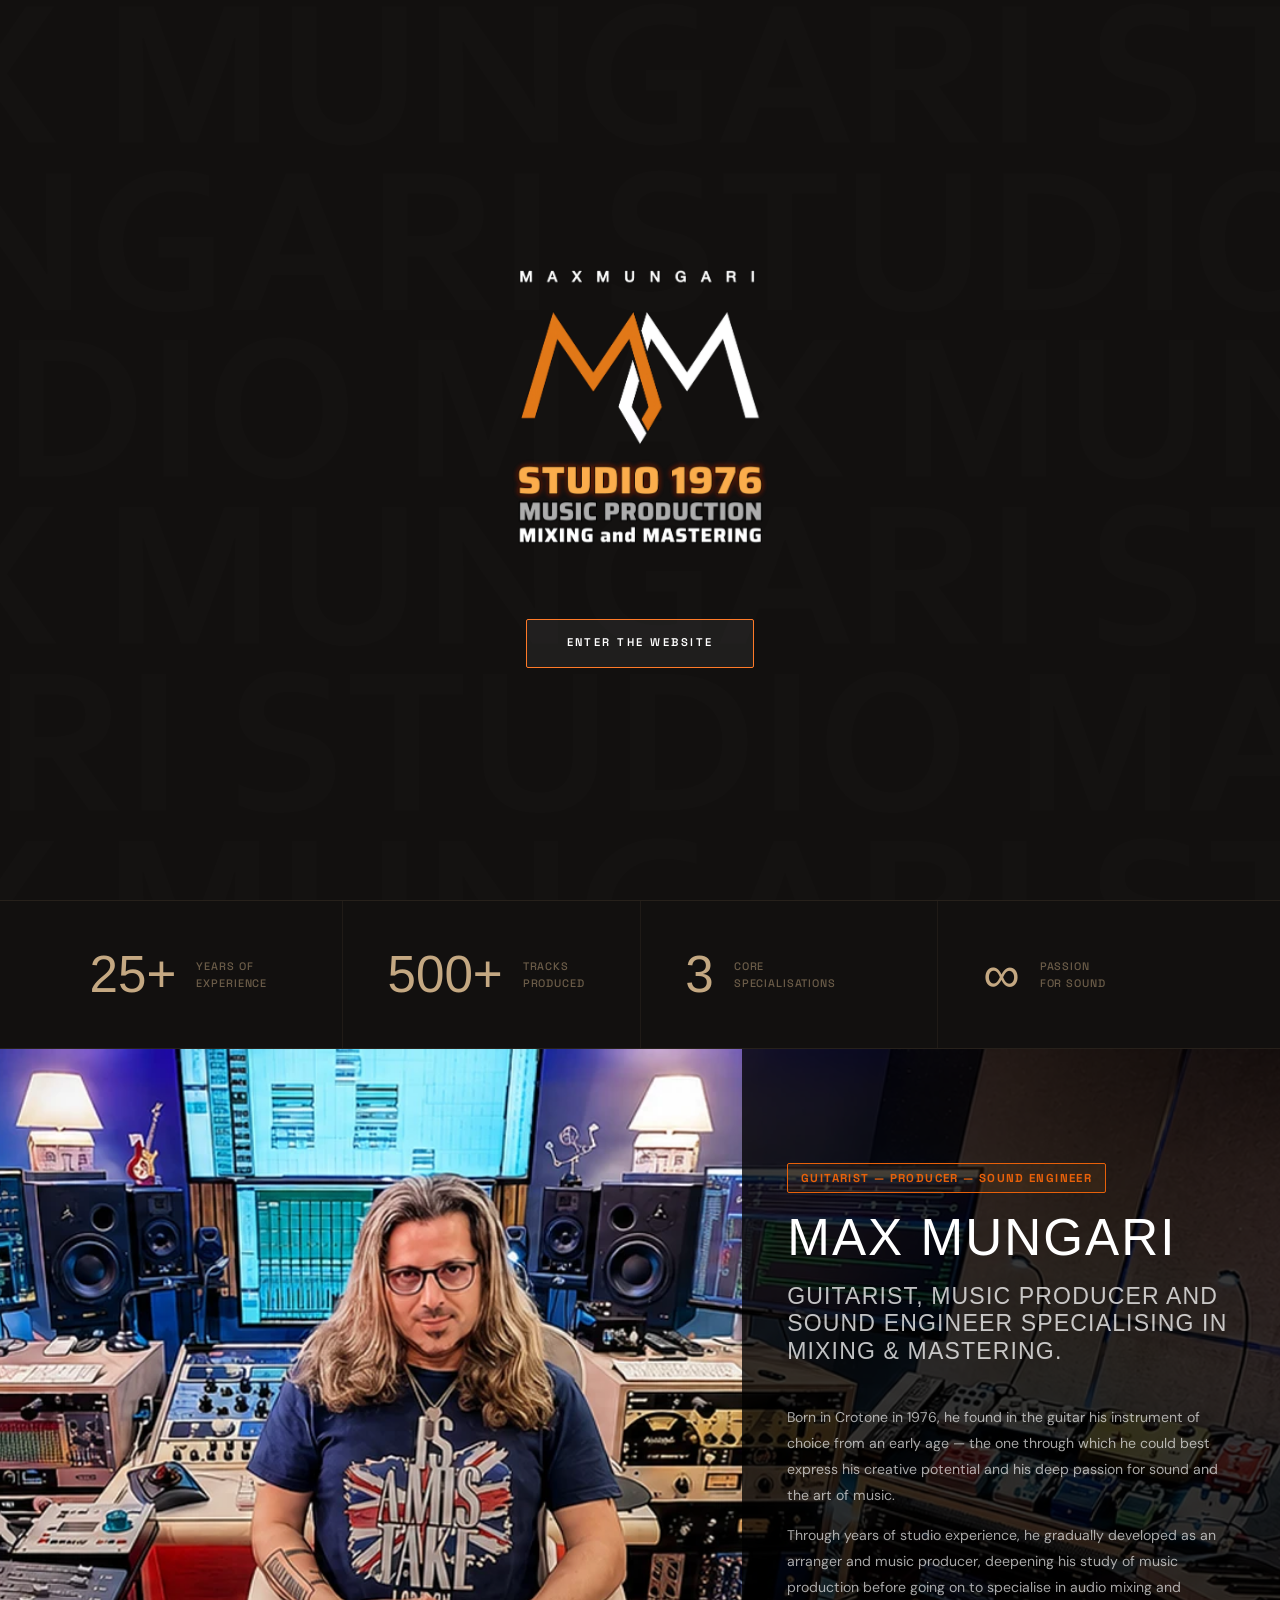
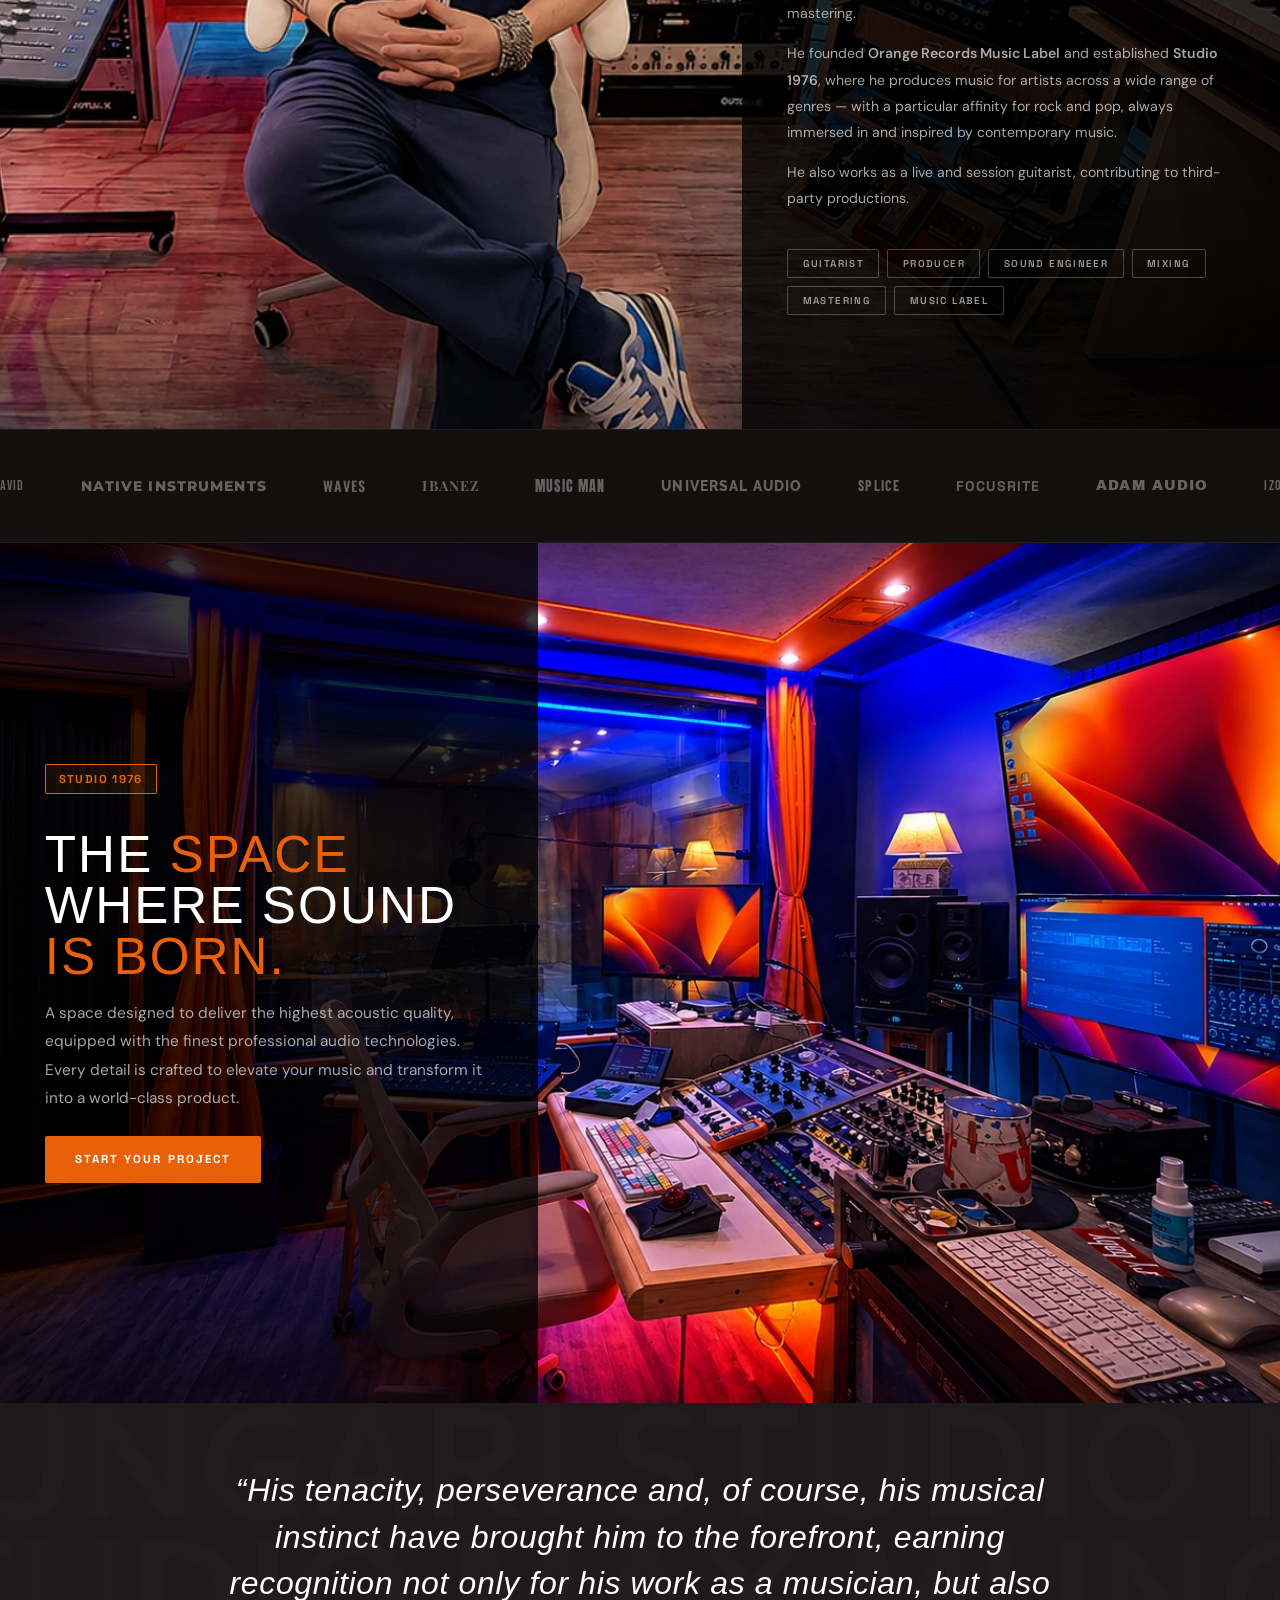
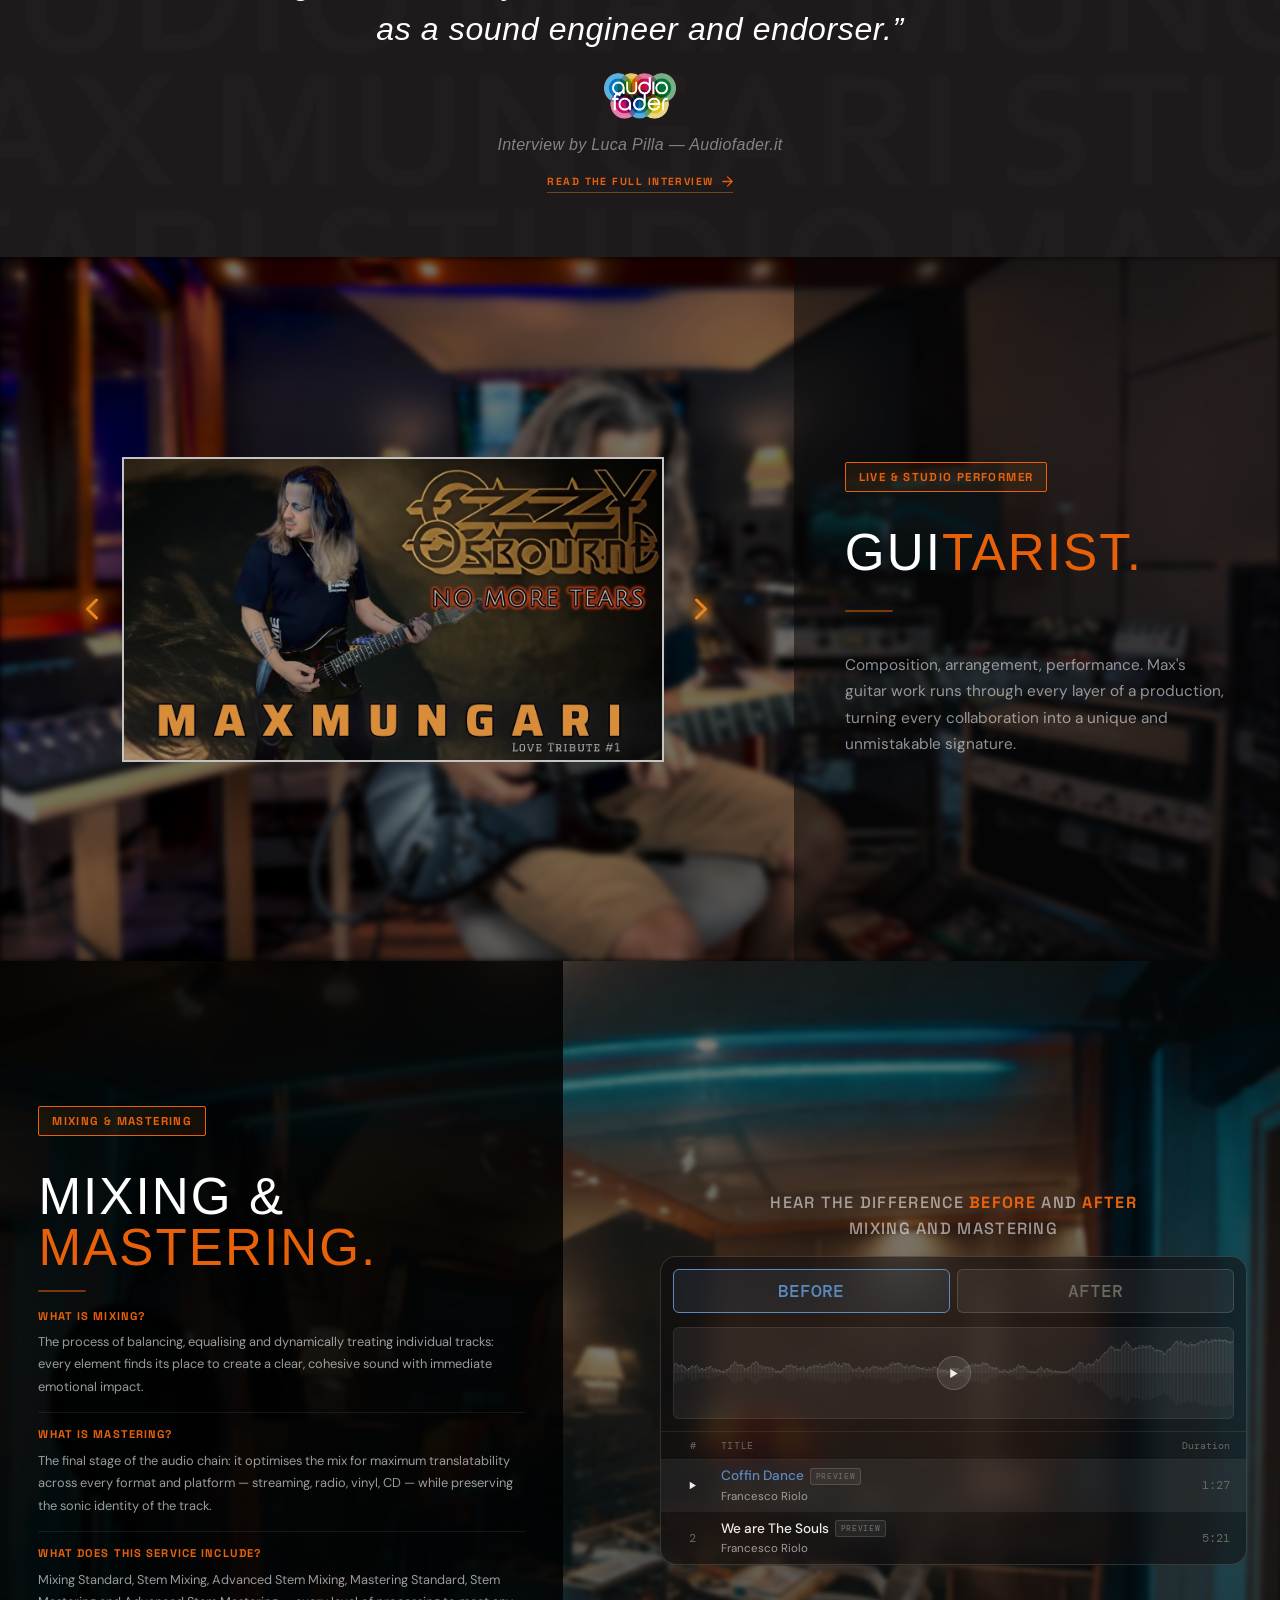
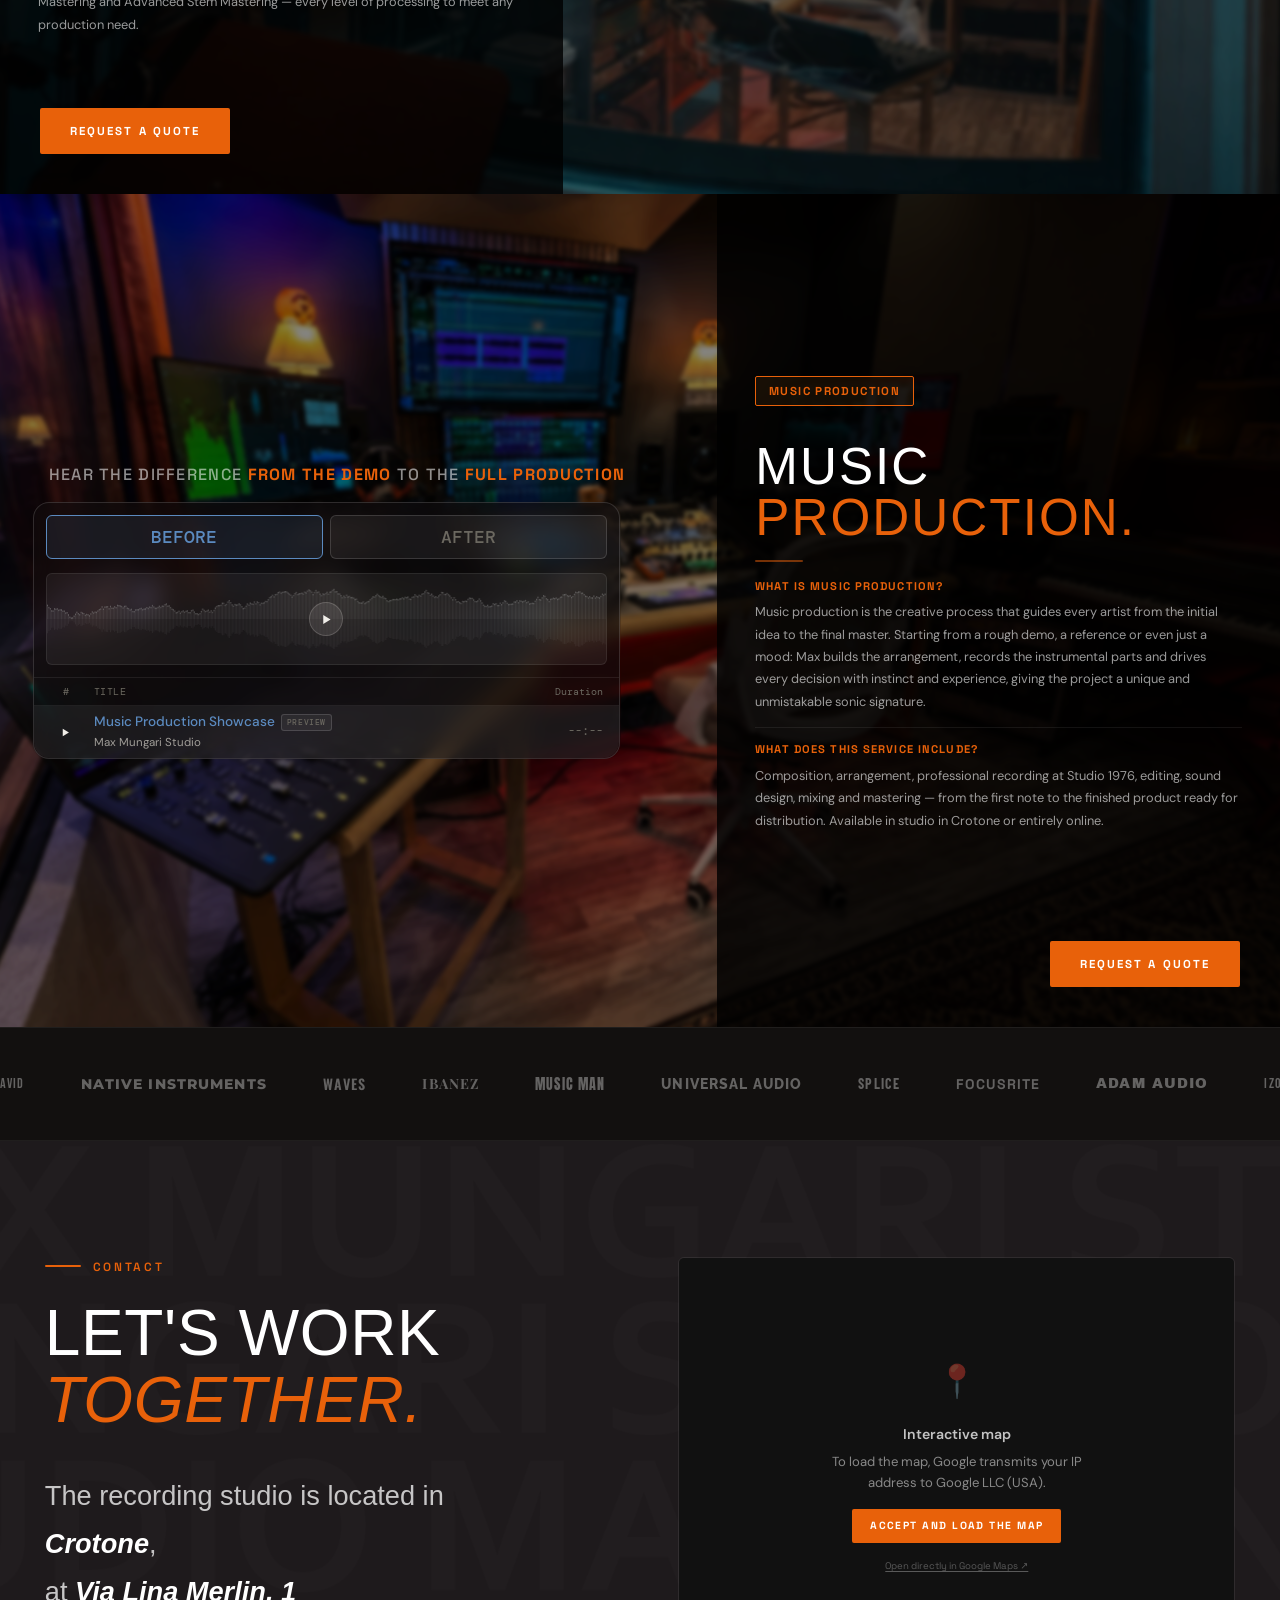
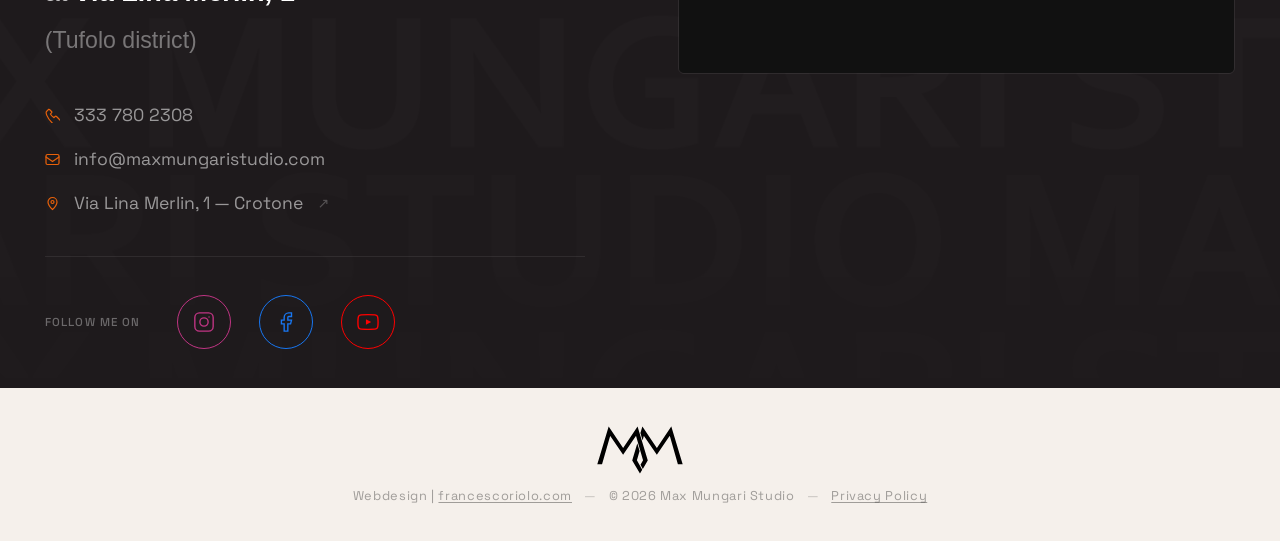
==== commit 5ad7dd6a: "Uploaded optimized website version" ====
--- a/en/index.html
+++ b/en/index.html
@@ -1,1085 +1,929 @@
-<!DOCTYPE html>
-<html lang="en">
-<head>
-  <meta charset="UTF-8" />
-  <meta name="viewport" content="width=device-width, initial-scale=1.0, viewport-fit=cover" />
-  <title>Professional Mixing &amp; Mastering Online | Max Mungari Studio — Italy</title>
-  <meta name="description" content="Professional online Mixing, Mastering and Music Production from Studio 1976, Crotone, Italy. Send your tracks and get radio-ready sound. Certified sound engineer with 25+ years of experience." />
-  <meta name="robots" content="index, follow" />
-  <meta name="keywords" content="online mixing mastering, professional mixing mastering, mixing mastering italy, italian sound engineer, stem mixing, stem mastering, music production italy, recording studio crotone, Max Mungari" />
-  <meta name="author" content="Max Mungari" />
-  <meta name="theme-color" content="#0a0a0a" />
-  <link rel="canonical" href="https://maxmungaristudio.com/en/" />
-  <link rel="alternate" hreflang="it" href="https://maxmungaristudio.com/" />
-  <link rel="alternate" hreflang="en" href="https://maxmungaristudio.com/en/" />
-  <link rel="alternate" hreflang="x-default" href="https://maxmungaristudio.com/" />
-
-  <!-- Open Graph -->
-  <meta property="og:title" content="Professional Mixing &amp; Mastering Online | Max Mungari Studio" />
-  <meta property="og:description" content="Professional online Mixing, Mastering and Music Production from Studio 1976, Crotone, Italy. Send your tracks, get radio-ready sound." />
-  <meta property="og:type" content="website" />
-  <meta property="og:url" content="https://maxmungaristudio.com/en/" />
-  <meta property="og:image" content="https://maxmungaristudio.com/newassets/og-image.jpg" />
-  <meta property="og:image:width" content="1200" />
-  <meta property="og:image:height" content="630" />
-  <meta property="og:image:alt" content="Max Mungari Studio — Recording Studio in Crotone, Italy" />
-  <meta property="og:locale" content="en_US" />
-  <meta property="og:locale:alternate" content="it_IT" />
-  <meta property="og:site_name" content="Max Mungari Studio" />
-
-  <!-- Twitter Card -->
-  <meta name="twitter:card" content="summary_large_image" />
-  <meta name="twitter:title" content="Professional Mixing &amp; Mastering Online | Max Mungari Studio" />
-  <meta name="twitter:description" content="Professional online Mixing, Mastering and Music Production from Italy. Certified sound engineer with 25+ years of experience." />
-  <meta name="twitter:image" content="https://maxmungaristudio.com/newassets/og-image.jpg" />
-  <meta name="twitter:image:alt" content="Max Mungari Studio — Recording Studio in Crotone, Italy" />
-
-  <!-- Geo meta -->
-  <meta name="geo.region" content="IT-KR" />
-  <meta name="geo.placename" content="Crotone, Calabria" />
-  <meta name="geo.position" content="39.0807;17.1257" />
-  <meta name="ICBM" content="39.0807, 17.1257" />
-
-  <!-- Favicon -->
-  <link rel="icon" type="image/png" sizes="32x32" href="../newassets/favicon-32.png" />
-  <link rel="icon" type="image/png" sizes="512x512" href="../newassets/favicon.png" />
-  <link rel="apple-touch-icon" href="../newassets/favicon.png" />
-
-  <!-- Schema.org structured data -->
-  <script type="application/ld+json">
-  {
-    "@context": "https://schema.org",
-    "@graph": [
-      {
-        "@type": ["LocalBusiness", "ProfessionalService"],
-        "@id": "https://maxmungaristudio.com/#business",
-        "name": "Max Mungari Studio",
-        "alternateName": "Studio 1976",
-        "description": "Professional recording studio in Crotone, Calabria, Italy. Online and in-studio Mixing, Mastering, Stem Mixing, Stem Mastering and Music Production services.",
-        "url": "https://maxmungaristudio.com/en/",
-        "telephone": "+393337802308",
-        "email": "info@maxmungaristudio.com",
-        "image": "https://maxmungaristudio.com/newassets/hero1.webp",
-        "logo": {
-          "@type": "ImageObject",
-          "url": "https://maxmungaristudio.com/newassets/logoVec1.svg",
-          "width": 300,
-          "height": 80
-        },
-        "foundingDate": "1976",
-        "address": {
-          "@type": "PostalAddress",
-          "streetAddress": "Via Lina Merlin, 1",
-          "addressLocality": "Crotone",
-          "addressRegion": "Calabria",
-          "postalCode": "88900",
-          "addressCountry": "IT"
-        },
-        "geo": {
-          "@type": "GeoCoordinates",
-          "latitude": 39.0807,
-          "longitude": 17.1257
-        },
-        "hasMap": "https://maps.google.com/?q=Via+Lina+Merlin+1,+Crotone",
-        "areaServed": [
-          { "@type": "Country", "name": "Italy" },
-          { "@type": "Place", "name": "Worldwide" }
-        ],
-        "sameAs": [
-          "https://www.instagram.com/maxmungaristudio",
-          "https://www.facebook.com/MaxMungari/",
-          "https://www.youtube.com/user/maxmung",
-          "https://www.tiktok.com/@maxmungaristudio"
-        ],
-        "priceRange": "€€",
-        "openingHours": "Mo-Sa 09:00-20:00",
-        "currenciesAccepted": "EUR",
-        "paymentAccepted": "Bank transfer, PayPal, Credit card",
-        "hasOfferCatalog": {
-          "@type": "OfferCatalog",
-          "name": "Professional Audio Services",
-          "itemListElement": [
-            { "@type": "Offer", "itemOffered": { "@type": "Service", "name": "Professional Mixing", "description": "Online professional mixing for singles and albums." } },
-            { "@type": "Offer", "itemOffered": { "@type": "Service", "name": "Stem Mixing", "description": "Stem-based mixing for advanced track balance control." } },
-            { "@type": "Offer", "itemOffered": { "@type": "Service", "name": "Advanced Stem Mixing", "description": "Advanced mixing with editing, pitch correction and track cleanup." } },
-            { "@type": "Offer", "itemOffered": { "@type": "Service", "name": "Standard Mastering", "description": "Professional mastering for streaming platforms and physical distribution." } },
-            { "@type": "Offer", "itemOffered": { "@type": "Service", "name": "Stem Mastering", "description": "Stem mastering with independent dynamic control per group." } },
-            { "@type": "Offer", "itemOffered": { "@type": "Service", "name": "Advanced Stem Mastering", "description": "Advanced mastering with dedicated processing for each stem group." } },
-            { "@type": "Offer", "itemOffered": { "@type": "Service", "name": "Music Production", "description": "Full music production: arrangement, recording and sound design." } }
-          ]
-        }
-      },
-      {
-        "@type": "Person",
-        "@id": "https://maxmungaristudio.com/#person",
-        "name": "Massimiliano Mungari",
-        "alternateName": "Max Mungari",
-        "jobTitle": "Guitarist, Music Producer and Sound Engineer",
-        "description": "Guitarist, Producer and Sound Engineer born in Crotone in 1976. Specialized in professional Mixing & Mastering. Founder of Orange Records Music Label and Studio 1976.",
-        "url": "https://maxmungaristudio.com/en/",
-        "image": "https://maxmungaristudio.com/newassets/about2.webp",
-        "sameAs": [
-          "https://www.instagram.com/maxmungaristudio",
-          "https://www.facebook.com/MaxMungari/",
-          "https://www.youtube.com/user/maxmung",
-          "https://algameko.com/it/app/a/artista/max-mungari"
-        ],
-        "worksFor": { "@id": "https://maxmungaristudio.com/#business" }
-      },
-      {
-        "@type": "WebSite",
-        "@id": "https://maxmungaristudio.com/#website",
-        "url": "https://maxmungaristudio.com/en/",
-        "name": "Max Mungari Studio",
-        "inLanguage": "en-US",
-        "publisher": { "@id": "https://maxmungaristudio.com/#business" }
-      }
-    ]
-  }
-  </script>
-
-  <!-- Site Navigation Schema -->
-  <script type="application/ld+json">
-  {
-    "@context": "https://schema.org",
-    "@type": "ItemList",
-    "name": "Max Mungari Studio Navigation",
-    "itemListElement": [
-      { "@type": "SiteNavigationElement", "position": 1, "name": "Max Mungari — Biography", "url": "https://maxmungaristudio.com/en/#bio" },
-      { "@type": "SiteNavigationElement", "position": 2, "name": "Studio 1976 — Recording Studio", "url": "https://maxmungaristudio.com/en/#studio" },
-      { "@type": "SiteNavigationElement", "position": 3, "name": "Guitarist — Works and Productions", "url": "https://maxmungaristudio.com/en/#lavori" },
-      { "@type": "SiteNavigationElement", "position": 4, "name": "Services — Mixing, Mastering, Music Production", "url": "https://maxmungaristudio.com/en/#servizi" },
-      { "@type": "SiteNavigationElement", "position": 5, "name": "Contact — Request a quote", "url": "https://maxmungaristudio.com/en/#contatti" }
-    ]
-  }
-  </script>
-
-  <!-- Vimeo API -->
-  <script src="https://player.vimeo.com/api/player.js" defer></script>
-
-  <link rel="preconnect" href="https://player.vimeo.com" />
-  <link rel="preconnect" href="https://f.vimeocdn.com" />
-  <link rel="preconnect" href="https://fresnel.vimeocdn.com" />
-  <link rel="dns-prefetch" href="https://player.vimeo.com" />
-  <link rel="dns-prefetch" href="https://vod-progressive.akamaized.net" />
-  <link rel="dns-prefetch" href="https://skyfire.vimeocdn.com" />
-  <link rel="dns-prefetch" href="https://vod.vimeocdn.com" />
-
-  <link rel="stylesheet" href="../style.css?v=1780146136" />
-
-  <script>
-  window.ABC_TRACKS_MIXING = [
-    {
-      title:  'Coffin Dance',
-      artist: 'Francesco Riolo',
-      dur:    '1:27',
-      a: 'https://dl.dropboxusercontent.com/scl/fi/5ejd3bhgw7wpfoerlltjn/MixingA.m4a?rlkey=hj46swf1nh798cinyti3hlsi9',
-      b: 'https://dl.dropboxusercontent.com/scl/fi/56mk6zmq3tve27wiv7qrn/MixingB.m4a?rlkey=f037zb6pq8egk1j0jw5ta08t8'
-    }
-  ];
-  window.ABC_TRACKS_MASTERING = [
-    {
-      title:  'We are The Souls',
-      artist: 'Francesco Riolo',
-      dur:    '5:21',
-      a: 'https://dl.dropboxusercontent.com/scl/fi/y6lnyigg3e3iqx62c4ech/MasteringStandardA.m4a?rlkey=nr5r2jdr1hlyxp4brq5l7p0g7',
-      b: 'https://dl.dropboxusercontent.com/scl/fi/qdrq6ghhx5u4fx8ey4rcb/MasteringStandardB.m4a?rlkey=a5ax4h1pyozwk2q8exzn5sc5h'
-    }
-  ];
-  window.ABC_TRACKS_PRODUCTION = [
-    {
-      title:  'Music Production Showcase',
-      artist: 'Max Mungari Studio',
-      dur:    '--:--',
-      a: 'https://dl.dropboxusercontent.com/scl/fi/1278flbihe9b1ma8bpfp2/MusicProductionA.m4a?rlkey=ucccuctyn8vlxol63t918llrr',
-      b: 'https://dl.dropboxusercontent.com/scl/fi/3ox6a5ec10b7z16oclw0z/MusicProductionB.m4a?rlkey=ea91qxn146u5e3i90m604efkg'
-    }
-  ];
-  </script>
-
-  <link rel="preload" as="image" href="../newassets/hero1.webp" type="image/webp" />
-  <link rel="preload" as="font" type="font/woff2" crossorigin href="../newassets/fonts/dm-sans-normal-latin.woff2" />
-  <link rel="preload" as="font" type="font/woff2" crossorigin href="../newassets/fonts/space-grotesk-latin.woff2" />
-</head>
-
-<body>
-
-  <!-- INTRO SCREEN -->
-  <div id="intro-screen" role="dialog" aria-modal="true" aria-label="Welcome to Max Mungari Studio">
-    <div class="intro-logo-wrap">
-      <div class="intro-logo-inner" id="introLogoInner">
-        <img src="../newassets/LogoMax.webp" alt="Max Mungari Studio" class="intro-logo-svg" width="906" height="984" />
-      </div>
-    </div>
-    <button id="intro-enter-btn" type="button">Enter the site</button>
-  </div>
-
-  <!-- NAVBAR -->
-  <nav id="navbar" role="navigation" aria-label="Main navigation">
-    <div class="nav-inner">
-      <a href="#hero" class="nav-logo" aria-label="Max Mungari Studio — back to top">
-        <div class="logo-flip-wrap">
-          <div class="logo-flip-inner logo-light">
-            <img src="../newassets/logoVec1.svg" alt="Max Mungari Studio" class="logo-front" />
-            <img src="../newassets/logoVec2.svg" alt="" class="logo-back" aria-hidden="true" />
-          </div>
-          <div class="logo-flip-inner logo-dark">
-            <img src="../newassets/logoVec1-dark.svg" alt="Max Mungari Studio" class="logo-front" />
-            <img src="../newassets/logoVec2-dark.svg" alt="" class="logo-back" aria-hidden="true" />
-          </div>
-        </div>
-      </a>
-
-      <ul class="nav-links" role="list">
-        <li><a href="#bio">Max Mungari</a></li>
-        <li><a href="#studio">Studio</a></li>
-        <li><a href="#lavori" onclick="event.preventDefault();(function(){var el=document.getElementById('lavori');if(!el)return;var sTop=el.getBoundingClientRect().top+window.scrollY;var top=sTop;if(window.innerWidth>=1920){var sH=el.offsetHeight;var vH=window.innerHeight;var offset=Math.max(0,(vH-sH)/2);top=sTop-offset;}window.scrollTo({top:top,behavior:'smooth'});})()">Guitarist</a></li>
-        <li><a href="#servizi">Services</a></li>
-        <li><a href="privacy.html">Privacy</a></li>
-        <li><a href="#contatti" class="nav-cta">Contact me</a></li>
-        <li class="lang-switch"><a href="../index.html" class="lang-other">ITA</a><span class="lang-sep">/</span><span class="lang-active">ENG</span></li>
-      </ul>
-
-      <button class="nav-hamburger" id="hamburger"
-              aria-label="Open menu" aria-expanded="false">
-        <span></span><span></span><span></span>
-      </button>
-    </div>
-  </nav>
-
-  <!-- Mobile overlay -->
-  <div class="nav-mobile" id="mobileMenu"
-       aria-hidden="true" role="dialog" aria-label="Navigation menu">
-    <a href="#bio"       onclick="closeMobile()">Max Mungari</a>
-    <a href="#studio"    onclick="closeMobile()">Studio</a>
-    <a href="#lavori"    onclick="closeMobile();event.preventDefault();(function(){var el=document.getElementById('lavori');if(!el)return;var sTop=el.getBoundingClientRect().top+window.scrollY;var top=sTop;if(window.innerWidth>=1920){var sH=el.offsetHeight;var vH=window.innerHeight;var offset=Math.max(0,(vH-sH)/2);top=sTop-offset;}window.scrollTo({top:top,behavior:'smooth'});})()">Guitarist</a>
-    <a href="#servizi"   onclick="closeMobile()">Services</a>
-    <a href="privacy.html">Privacy</a>
-    <a href="#contatti"  onclick="closeMobile()">Contact me</a>
-    <div class="lang-switch"><a href="../index.html" class="lang-other">ITA</a><span class="lang-sep">/</span><span class="lang-active">ENG</span></div>
-  </div>
-
-  <!-- HERO -->
-  <section id="hero" aria-label="Max Mungari Studio — Homepage">
-    <div class="hero-carousel" id="heroCarousel" aria-hidden="true"></div>
-    <div class="hero-gradient" aria-hidden="true"></div>
-    <div class="hero-stripe"   aria-hidden="true"></div>
-
-    <div class="hero-content container">
-      <p class="hero-eyebrow">Music Productions</p>
-
-      <h1 class="hero-title">
-        Max<br />Mungari<br /><em>Studio</em>
-      </h1>
-
-      <p class="hero-subtitle">
-        Guitarist &nbsp;·&nbsp; Producer &nbsp;·&nbsp; Sound Engineer
-      </p>
-
-      <div class="hero-actions">
-        <a href="#servizi" class="btn-primary">
-          Services
-          <svg width="13" height="13" viewBox="0 0 13 13" fill="none" aria-hidden="true">
-            <path d="M1 6.5h11M6.5 1l5.5 5.5L6.5 12" stroke="currentColor" stroke-width="1.5" stroke-linecap="round" stroke-linejoin="round"/>
-          </svg>
-        </a>
-        <a href="#bio" class="btn-ghost">About me</a>
-
-        <div class="hero-social-strip">
-          <span class="hero-social-label">Follow me on</span>
-          <a href="https://www.instagram.com/maxmungaristudio" target="_blank" rel="noopener" class="social-icon" aria-label="Instagram">
-            <svg viewBox="0 0 24 24" fill="none" stroke="currentColor" stroke-width="1.8" aria-hidden="true"><rect x="2" y="2" width="20" height="20" rx="5" ry="5"/><circle cx="12" cy="12" r="4.5"/><circle cx="17.5" cy="6.5" r="0.75" fill="currentColor" stroke="none"/></svg>
-          </a>
-          <a href="https://www.facebook.com/MaxMungari/" target="_blank" rel="noopener" class="social-icon" aria-label="Facebook">
-            <svg viewBox="0 0 24 24" fill="none" stroke="currentColor" stroke-width="1.8" aria-hidden="true"><path d="M18 2h-3a5 5 0 00-5 5v3H7v4h3v8h4v-8h3l1-4h-4V7a1 1 0 011-1h3z"/></svg>
-          </a>
-          <a href="https://www.youtube.com/user/maxmung" target="_blank" rel="noopener" class="social-icon" aria-label="YouTube">
-            <svg viewBox="0 0 24 24" fill="none" stroke="currentColor" stroke-width="1.8" aria-hidden="true"><path d="M22.54 6.42a2.78 2.78 0 00-1.95-1.96C18.88 4 12 4 12 4s-6.88 0-8.59.46a2.78 2.78 0 00-1.95 1.96A29 29 0 001 12a29 29 0 00.46 5.58a2.78 2.78 0 001.95 1.96C5.12 20 12 20 12 20s6.88 0 8.59-.46a2.78 2.78 0 001.95-1.96A29 29 0 0023 12a29 29 0 00-.46-5.58z"/><polygon points="9.75 15.02 15.5 12 9.75 8.98 9.75 15.02" stroke="none" fill="currentColor"/></svg>
-          </a>
-        </div>
-
-        <div class="hero-partners">
-          <span class="hero-partners-label">Official collaborator of</span>
-          <div class="hero-partners-logos">
-          <a href="https://algameko.com/it/app/a/artista/max-mungari" target="_blank" rel="noopener" aria-label="Algam Eko — official partner" id="ekoCarousel">
-            <img src="../newassets/eko.png"  alt="Algam Eko — official partner" loading="lazy" width="200" height="84" class="avid-slide active" />
-            <img src="../newassets/eko2.png" alt="Algam Eko — official partner" loading="lazy" width="200" height="84" class="avid-slide" />
-          </a>
-          <a href="https://aviditalia.it/avid-sound-lab-musicista/" target="_blank" rel="noopener" aria-label="Avid — official partner" id="avidCarouselHero">
-            <img src="../newassets/avid1.png" alt="Avid Sound Lab — official partner" loading="lazy" class="avid-slide active" width="200" height="150" />
-            <img src="../newassets/avid3.png" alt="Avid Carbon — official partner" loading="lazy" class="avid-slide" width="200" height="150" />
-          </a>
-          <a href="https://www.vanguardaudiolabs.com/family/max-mungari/" target="_blank" rel="noopener" aria-label="Vanguard Audio Labs — official partner" id="vanguardCarouselHero">
-            <img src="../newassets/vanguard1.png" alt="Vanguard Audio Labs — official partner" loading="lazy" class="avid-slide active" width="200" height="150" />
-            <img src="../newassets/vanguard2.png" alt="Vanguard Audio Labs — official partner" loading="lazy" class="avid-slide" width="200" height="150" />
-          </a>
-          <a href="#" target="_blank" rel="noopener" aria-label="Acustica Audio — official partner" id="acusticaCarouselHero">
-            <img src="../newassets/Acustica1.png" alt="Acustica Audio — official partner" loading="lazy" class="avid-slide active" width="200" height="150" />
-            <img src="../newassets/Acustica2.png" alt="Acustica Audio — official partner" loading="lazy" class="avid-slide" width="200" height="150" />
-          </a>
-          </div>
-        </div>
-      </div>
-    </div>
-  </section>
-
-  <!-- STATEMENT BAR -->
-  <div class="statement-bar" aria-label="Key figures">
-    <div class="container">
-      <div class="statement-bar-inner">
-        <div class="statement-item reveal">
-          <div class="statement-number">25+</div>
-          <div class="statement-label">Years of<br />Experience</div>
-        </div>
-        <div class="statement-item reveal d1">
-          <div class="statement-number">500+</div>
-          <div class="statement-label">Tracks<br />Produced</div>
-        </div>
-        <div class="statement-item reveal d2">
-          <div class="statement-number">3</div>
-          <div class="statement-label">Core<br />Specializations</div>
-        </div>
-        <div class="statement-item reveal d3">
-          <div class="statement-number">∞</div>
-          <div class="statement-label">Passion<br />for Sound</div>
-        </div>
-      </div>
-    </div>
-  </div>
-
-  <!-- BIO -->
-  <section id="bio" aria-labelledby="bio-title">
-    <div class="bio-fullimg">
-      <img src="../newassets/about-new.webp"
-           alt="Max Mungari — Guitarist, Producer and Sound Engineer"
-           loading="lazy" decoding="async" />
-      <div class="bio-overlay-panel reveal-left">
-        <span class="bio-badge">Guitarist &amp; Sound Engineer</span>
-        <h2 id="bio-title" class="section-title">MAX MUNGARI</h2>
-        <p class="bio-intro">
-          Guitarist, Producer and Sound Engineer specialized in Mixing &amp; Mastering, born in Crotone in 1976.
-        </p>
-        <div class="bio-text">
-          <p>The guitar immediately became his favourite instrument, through which he effortlessly expresses his creative potential and his passion for sound and the art of music.</p>
-          <p>Following extensive experience in recording studios, he soon developed an identity as a Musical Arranger, diving headfirst into the study of Sound Engineering with a specialization in Mixing and Mastering, and subsequently Music Production.</p>
-          <p>He enrolled in the Faculty of Computer and Automation Engineering at the University of Calabria and attended specialization courses in Rome and Milan. He founded <strong>Orange Records Music Label</strong> and established <strong>Studio 1976</strong>, where he oversees composition, arrangement, recording and production for artists across every musical genre.</p>
-        </div>
-        <div class="bio-tags">
-          <span class="bio-tag">Guitarist</span>
-          <span class="bio-tag">Producer</span>
-          <span class="bio-tag">Sound Engineer</span>
-          <span class="bio-tag">Mixing</span>
-          <span class="bio-tag">Mastering</span>
-          <span class="bio-tag">Music Label</span>
-        </div>
-      </div>
-    </div>
-  </section>
-
-  <!-- BRAND STRIP -->
-  <div class="brand-strip" aria-label="Brand partners">
-    <div class="brand-track">
-      <span>AVID</span><span>NATIVE INSTRUMENTS</span><span>WAVES</span><span>IBANEZ</span><span>MUSIC MAN</span><span>UNIVERSAL AUDIO</span><span>SPLICE</span><span>FOCUSRITE</span><span>ADAM AUDIO</span><span>IZOTOPE</span><span>SLATE DIGITAL</span><span>YAMAHA</span><span>NEUMANN</span><span>SSL</span><span>ANTELOPE AUDIO</span>
-      <span>AVID</span><span>NATIVE INSTRUMENTS</span><span>WAVES</span><span>IBANEZ</span><span>MUSIC MAN</span><span>UNIVERSAL AUDIO</span><span>SPLICE</span><span>FOCUSRITE</span><span>ADAM AUDIO</span><span>IZOTOPE</span><span>SLATE DIGITAL</span><span>YAMAHA</span><span>NEUMANN</span><span>SSL</span><span>ANTELOPE AUDIO</span>
-    </div>
-  </div>
-
-  <!-- STUDIO -->
-  <section id="studio" aria-labelledby="studio-title">
-    <div class="studio-fullimg">
-      <img src="../newassets/studio-main.webp" alt="Studio 1976 Crotone — main recording room" loading="lazy" decoding="async" />
-      <div class="studio-overlay-panel reveal-left">
-        <span class="bio-badge">Studio 1976</span>
-        <h2 id="studio-title" class="section-title">
-          The <em>space</em><br />where sound<br /><em>is born.</em>
-        </h2>
-        <p class="studio-desc">
-          An environment designed to deliver maximum acoustic quality, equipped with the finest professional audio technologies. Every detail is crafted to enhance your music and turn it into a world-class product.
-        </p>
-        <a href="#contatti" class="studio-cta">Start your project</a>
-      </div>
-    </div>
-  </section>
-
-  <!-- QUOTE -->
-  <section id="quote-strip" aria-hidden="true">
-    <div class="container">
-      <figure class="quote-strip-figure">
-        <blockquote class="quote-strip-text">
-          &ldquo;His tenacity, his perseverance and, of course, his musical instinct have brought him to the forefront, earning him recognition not only for his work as a musician, but also as a sound engineer and endorser.&rdquo;
-        </blockquote>
-        <figcaption class="quote-strip-author">
-          Interview by Luca Pilla of Audiofader, for Avid Italy
-        </figcaption>
-        <a href="https://mail.aviditalia.it/max-mungari-musica-mix-e-mastering-nel-2025-lintervista/" target="_blank" rel="noopener" class="quote-strip-link">
-          Read the full interview
-          <svg width="11" height="11" viewBox="0 0 13 13" fill="none" aria-hidden="true"><path d="M1 6.5h11M6.5 1l5.5 5.5L6.5 12" stroke="currentColor" stroke-width="1.5" stroke-linecap="round" stroke-linejoin="round"/></svg>
-        </a>
-      </figure>
-    </div>
-  </section>
-
-  <!-- GUITARIST -->
-  <section id="lavori" aria-labelledby="lavori-title">
-    <div class="lavori-fullimg">
-      <img src="../newassets/studio-bg.webp" alt="Studio 1976 — Music Production" loading="lazy" decoding="async" />
-      <div class="lavori-overlay-panel reveal-right">
-        <span class="bio-badge">Live &amp; Studio Performer</span>
-        <h2 id="lavori-title" class="section-title">GUITAR<em>IST.</em></h2>
-        <div class="divider"></div>
-        <p class="lavori-desc">Composition, arrangement, performance. Max's guitars run through every layer of the production, turning each collaboration into a unique and recognisable signature.</p>
-      </div>
-
-      <div class="lavori-fullwrap">
-      <div class="showcase-wrap">
-        <button class="showcase-nav showcase-prev" aria-label="Previous page">
-          <svg width="30" height="30" viewBox="0 0 20 20" fill="none"><path d="M13 4L7 10l6 6" stroke="white" stroke-width="2" stroke-linecap="round" stroke-linejoin="round"/></svg>
-        </button>
-        <div class="showcase-viewport">
-          <div class="showcase-grid" role="list" aria-label="Productions and Collaborations">
-          <a class="showcase-item" href="https://www.youtube.com/watch?v=8jsnpZsoI50" target="_blank" rel="noopener" role="listitem" aria-label="Production Selection">
-            <img src="../newassets/landscape-placeholder.svg" alt="Production Selection" loading="lazy" />
-            <div class="showcase-overlay"><svg width="20" height="20" viewBox="0 0 22 22" fill="white"><polygon points="7,4 19,11 7,18"/></svg></div>
-          </a>
-          <a class="showcase-item" href="https://www.youtube.com/watch?v=yyMRm4nAxy4" target="_blank" rel="noopener" role="listitem" aria-label="Production">
-            <img src="../newassets/landscape-placeholder.svg" alt="Production" loading="lazy" />
-            <div class="showcase-overlay"><svg width="20" height="20" viewBox="0 0 22 22" fill="white"><polygon points="7,4 19,11 7,18"/></svg></div>
-          </a>
-          <a class="showcase-item" href="https://www.youtube.com/watch?v=yWKcTVf3nfY" target="_blank" rel="noopener" role="listitem" aria-label="Production">
-            <img src="../newassets/landscape-placeholder.svg" alt="Production" loading="lazy" />
-            <div class="showcase-overlay"><svg width="20" height="20" viewBox="0 0 22 22" fill="white"><polygon points="7,4 19,11 7,18"/></svg></div>
-          </a>
-          <a class="showcase-item" href="https://www.youtube.com/watch?v=uNdZiJw3j9E" target="_blank" rel="noopener" role="listitem" aria-label="Collaboration">
-            <img src="../newassets/landscape-placeholder.svg" alt="Collaboration" loading="lazy" />
-            <div class="showcase-overlay"><svg width="20" height="20" viewBox="0 0 22 22" fill="white"><polygon points="7,4 19,11 7,18"/></svg></div>
-          </a>
-          <a class="showcase-item" href="https://www.youtube.com/watch?v=SVQ-4omOqS4" target="_blank" rel="noopener" role="listitem" aria-label="Collaboration">
-            <img src="../newassets/landscape-placeholder.svg" alt="Collaboration" loading="lazy" />
-            <div class="showcase-overlay"><svg width="20" height="20" viewBox="0 0 22 22" fill="white"><polygon points="7,4 19,11 7,18"/></svg></div>
-          </a>
-          <a class="showcase-item" href="https://www.youtube.com/watch?v=8hIOjgWNCes" target="_blank" rel="noopener" role="listitem" aria-label="Collaboration">
-            <img src="../newassets/landscape-placeholder.svg" alt="Collaboration" loading="lazy" />
-            <div class="showcase-overlay"><svg width="20" height="20" viewBox="0 0 22 22" fill="white"><polygon points="7,4 19,11 7,18"/></svg></div>
-          </a>
-          <a class="showcase-item" href="https://www.youtube.com/watch?v=-85x6_Kyb78" target="_blank" rel="noopener" role="listitem" aria-label="Collaboration">
-            <img src="../newassets/landscape-placeholder.svg" alt="Collaboration" loading="lazy" />
-            <div class="showcase-overlay"><svg width="20" height="20" viewBox="0 0 22 22" fill="white"><polygon points="7,4 19,11 7,18"/></svg></div>
-          </a>
-          <a class="showcase-item" href="https://www.youtube.com/watch?v=jpIV0VHIkEI" target="_blank" rel="noopener" role="listitem" aria-label="Video">
-            <img src="../newassets/landscape-placeholder.svg" alt="Video" loading="lazy" />
-            <div class="showcase-overlay"><svg width="20" height="20" viewBox="0 0 22 22" fill="white"><polygon points="7,4 19,11 7,18"/></svg></div>
-          </a>
-          </div>
-        </div>
-        <button class="showcase-nav showcase-next" aria-label="Next page">
-          <svg width="30" height="30" viewBox="0 0 20 20" fill="none"><path d="M7 4l6 6-6 6" stroke="white" stroke-width="2" stroke-linecap="round" stroke-linejoin="round"/></svg>
-        </button>
-      </div>
-      </div>
-    </div>
-  </section>
-
-  <!-- SERVICES -->
-  <section id="servizi" aria-label="Explore services">
-    <div class="svi-wrap">
-      <div class="svi-panel">
-        <div class="label-row"><div class="divider"></div><p class="svi-badge">Services</p></div>
-        <ul class="svi-list" id="svi-list" role="list">
-          <li><button class="svi-btn active" data-id="mixing">Mixing <svg width="12" height="12" viewBox="0 0 13 13" fill="none" aria-hidden="true"><path d="M1 6.5h11M6.5 1l5.5 5.5L6.5 12" stroke="currentColor" stroke-width="1.5" stroke-linecap="round" stroke-linejoin="round"/></svg></button><div class="svi-accordion-body" data-id="mixing"></div></li>
-          <li><button class="svi-btn" data-id="stemming">Stem Mixing <svg width="12" height="12" viewBox="0 0 13 13" fill="none" aria-hidden="true"><path d="M1 6.5h11M6.5 1l5.5 5.5L6.5 12" stroke="currentColor" stroke-width="1.5" stroke-linecap="round" stroke-linejoin="round"/></svg></button><div class="svi-accordion-body" data-id="stemming"></div></li>
-          <li><button class="svi-btn" data-id="advstemming">Advanced Stem Mixing <svg width="12" height="12" viewBox="0 0 13 13" fill="none" aria-hidden="true"><path d="M1 6.5h11M6.5 1l5.5 5.5L6.5 12" stroke="currentColor" stroke-width="1.5" stroke-linecap="round" stroke-linejoin="round"/></svg></button><div class="svi-accordion-body" data-id="advstemming"></div></li>
-          <li><button class="svi-btn" data-id="mastering">Mastering Standard <svg width="12" height="12" viewBox="0 0 13 13" fill="none" aria-hidden="true"><path d="M1 6.5h11M6.5 1l5.5 5.5L6.5 12" stroke="currentColor" stroke-width="1.5" stroke-linecap="round" stroke-linejoin="round"/></svg></button><div class="svi-accordion-body" data-id="mastering"></div></li>
-          <li><button class="svi-btn" data-id="stemmastering">Stem Mastering <svg width="12" height="12" viewBox="0 0 13 13" fill="none" aria-hidden="true"><path d="M1 6.5h11M6.5 1l5.5 5.5L6.5 12" stroke="currentColor" stroke-width="1.5" stroke-linecap="round" stroke-linejoin="round"/></svg></button><div class="svi-accordion-body" data-id="stemmastering"></div></li>
-          <li><button class="svi-btn" data-id="advstemmastering">Advanced Stem Mastering <svg width="12" height="12" viewBox="0 0 13 13" fill="none" aria-hidden="true"><path d="M1 6.5h11M6.5 1l5.5 5.5L6.5 12" stroke="currentColor" stroke-width="1.5" stroke-linecap="round" stroke-linejoin="round"/></svg></button><div class="svi-accordion-body" data-id="advstemmastering"></div></li>
-          <li><button class="svi-btn" data-id="production">Music Production <svg width="12" height="12" viewBox="0 0 13 13" fill="none" aria-hidden="true"><path d="M1 6.5h11M6.5 1l5.5 5.5L6.5 12" stroke="currentColor" stroke-width="1.5" stroke-linecap="round" stroke-linejoin="round"/></svg></button><div class="svi-accordion-body" data-id="production"></div></li>
-        </ul>
-        <a href="#contatti" class="svi-cta">Request a quote</a>
-      </div>
-
-      <div class="svi-detail" id="svi-detail">
-        <div class="svi-text-col" id="svi-text-col"></div>
-
-        <div class="abc-card" id="abcCard2">
-          <div class="abc-comparator">
-            <div class="abc-empty" id="abcEmpty2">Select a track</div>
-            <div class="abc-player" id="abcPlayer2">
-              <div class="abc-switch">
-                <button class="abc-btn on-a" id="abcBtnA2" disabled>BEFORE</button>
-                <button class="abc-btn" id="abcBtnB2" disabled>AFTER</button>
-              </div>
-              <div class="abc-wave" id="abcWave2">
-                <div class="abc-wave-body">
-                  <canvas class="abc-canvas" id="abcCvA2"></canvas>
-                  <canvas class="abc-canvas hidden" id="abcCvB2"></canvas>
-                  <div class="abc-ph-layer">
-                    <div class="abc-ph-prog" id="abcPhProg2"></div>
-                    <div class="abc-ph-line" id="abcPhLine2"></div>
-                  </div>
-                  <div class="abc-np">
-                    <span class="abc-np-title" id="abcNpTitle2">—</span>
-                    <span class="abc-np-artist" id="abcNpArtist2"></span>
-                  </div>
-                  <button class="abc-play" id="abcPlay2" disabled>
-                    <svg id="abcIconPlay2" viewBox="0 0 16 16"><path d="M4 2.5l9 5.5-9 5.5V2.5z"/></svg>
-                    <svg id="abcIconPause2" viewBox="0 0 16 16" style="display:none"><rect x="3" y="2" width="4" height="12"/><rect x="9" y="2" width="4" height="12"/></svg>
-                  </button>
-                  <div class="abc-topbar">
-                    <div class="abc-badge a" id="abcBadge2">A</div>
-                    <div class="abc-time" id="abcTime2">0:00 / 0:00</div>
-                    <div class="abc-vol">
-                      <svg viewBox="0 0 16 16"><path d="M9 2.5v11a.5.5 0 0 1-.854.354L4.5 10H2a1 1 0 0 1-1-1V7a1 1 0 0 1 1-1h2.5l3.646-3.854A.5.5 0 0 1 9 2.5zm2.354 2.146a.5.5 0 0 1 .707 0A5.5 5.5 0 0 1 13.5 8a5.5 5.5 0 0 1-1.439 3.354.5.5 0 1 1-.707-.707A4.5 4.5 0 0 0 12.5 8a4.5 4.5 0 0 0-1.146-3.061.5.5 0 0 1 0-.707z"/></svg>
-                      <input type="range" id="abcVol2" min="0" max="100" value="80" step="1" />
-                    </div>
-                  </div>
-                </div>
-              </div>
-              <div class="abc-loader" id="abcLoader2">
-                <div class="abc-loader-fill" id="abcLoaderFill2"></div>
-              </div>
-            </div>
-          </div>
-          <div class="abc-list">
-            <div class="abc-list-head">
-              <div class="abc-lh-n">#</div>
-              <div class="abc-lh-t">Title</div>
-              <div class="abc-lh-d">Duration</div>
-            </div>
-            <div id="abcRows2"></div>
-          </div>
-        </div>
-      </div>
-    </div>
-  </section>
-
-  <!-- BRAND STRIP 2 -->
-  <div class="brand-strip" aria-hidden="true">
-    <div class="brand-track">
-      <span>AVID</span><span>NATIVE INSTRUMENTS</span><span>WAVES</span><span>IBANEZ</span><span>MUSIC MAN</span><span>UNIVERSAL AUDIO</span><span>SPLICE</span><span>FOCUSRITE</span><span>ADAM AUDIO</span><span>IZOTOPE</span><span>SLATE DIGITAL</span><span>YAMAHA</span><span>NEUMANN</span><span>SSL</span><span>ANTELOPE AUDIO</span>
-      <span>AVID</span><span>NATIVE INSTRUMENTS</span><span>WAVES</span><span>IBANEZ</span><span>MUSIC MAN</span><span>UNIVERSAL AUDIO</span><span>SPLICE</span><span>FOCUSRITE</span><span>ADAM AUDIO</span><span>IZOTOPE</span><span>SLATE DIGITAL</span><span>YAMAHA</span><span>NEUMANN</span><span>SSL</span><span>ANTELOPE AUDIO</span>
-    </div>
-  </div>
-
-  <!-- CONTACT -->
-  <section id="contatti" aria-labelledby="contatti-title">
-    <div class="container">
-      <div class="contatti-split">
-        <div class="contatti-info-col reveal-left">
-          <div class="label-row"><div class="divider"></div><p class="label">Contact</p></div>
-          <h2 id="contatti-title" class="contatti-title">Let's work <em>together.</em></h2>
-          <p class="contatti-address">
-            The recording studio is located in<br />
-            <strong>Crotone</strong>, Italy,<br />
-            at <strong>Via Lina Merlin, 1</strong><br />
-            <span style="font-size:0.85em; color:rgba(255,255,255,0.4);">(Tufolo district)</span>
-          </p>
-
-          <div class="contatti-direct">
-            <a href="tel:+393337802308" class="contatti-line">
-              <svg width="15" height="15" viewBox="0 0 15 15" fill="none" aria-hidden="true">
-                <path d="M13.5 10.5l-2-2a1 1 0 00-1.4 0L9 9.6A9 9 0 015.4 6l1.1-1.1a1 1 0 000-1.4l-2-2A1 1 0 003.1 2L1.5 3.5C.8 4.2.8 8.5 7.4 15.1c6.6 6.6 10.9 6.6 11.6 5.9L20.5 19a1 1 0 00-.5-1.5z" stroke="currentColor" stroke-width="1.2" stroke-linecap="round"/>
-              </svg>
-              +39 333 780 2308
-            </a>
-            <a href="mailto:info@maxmungaristudio.com" class="contatti-line">
-              <svg width="15" height="15" viewBox="0 0 15 15" fill="none" aria-hidden="true">
-                <rect x="1" y="2.5" width="13" height="10" rx="1.5" stroke="currentColor" stroke-width="1.2"/>
-                <path d="M1 5l6.5 4.5L14 5" stroke="currentColor" stroke-width="1.2" stroke-linecap="round"/>
-              </svg>
-              info@maxmungaristudio.com
-            </a>
-            <a href="https://maps.google.com/?q=Via+Lina+Merlin+1,+Crotone" target="_blank" rel="noopener" class="contatti-line">
-              <svg width="15" height="15" viewBox="0 0 15 15" fill="none" aria-hidden="true">
-                <path d="M7.5 1.5C5.015 1.5 3 3.515 3 6c0 3.375 4.5 7.5 4.5 7.5S12 9.375 12 6c0-2.485-2.015-4.5-4.5-4.5z" stroke="currentColor" stroke-width="1.2"/>
-                <circle cx="7.5" cy="6" r="1.5" stroke="currentColor" stroke-width="1.2"/>
-              </svg>
-              Via Lina Merlin, 1 — Crotone, Italy
-              <span style="font-size:0.8em; opacity:0.45;">↗</span>
-            </a>
-          </div>
-
-          <div class="contatti-social-strip">
-            <span class="contatti-social-label">Follow me on</span>
-            <a href="https://www.instagram.com/maxmungaristudio" target="_blank" rel="noopener" class="social-icon" aria-label="Instagram">
-              <svg viewBox="0 0 24 24" fill="none" stroke="currentColor" stroke-width="1.5" aria-hidden="true"><rect x="2" y="2" width="20" height="20" rx="5" ry="5"/><circle cx="12" cy="12" r="4.5"/><circle cx="17.5" cy="6.5" r="0.75" fill="currentColor" stroke="none"/></svg>
-            </a>
-            <a href="https://www.facebook.com/MaxMungari/" target="_blank" rel="noopener" class="social-icon" aria-label="Facebook">
-              <svg viewBox="0 0 24 24" fill="none" stroke="currentColor" stroke-width="1.5" aria-hidden="true"><path d="M18 2h-3a5 5 0 00-5 5v3H7v4h3v8h4v-8h3l1-4h-4V7a1 1 0 011-1h3z"/></svg>
-            </a>
-            <a href="https://www.youtube.com/user/maxmung" target="_blank" rel="noopener" class="social-icon" aria-label="YouTube">
-              <svg viewBox="0 0 24 24" fill="none" stroke="currentColor" stroke-width="1.5" aria-hidden="true"><path d="M22.54 6.42a2.78 2.78 0 00-1.95-1.96C18.88 4 12 4 12 4s-6.88 0-8.59.46a2.78 2.78 0 00-1.95 1.96A29 29 0 001 12a29 29 0 00.46 5.58a2.78 2.78 0 001.95 1.96C5.12 20 12 20 12 20s6.88 0 8.59-.46a2.78 2.78 0 001.95-1.96A29 29 0 0023 12a29 29 0 00-.46-5.58z"/><polygon points="9.75 15.02 15.5 12 9.75 8.98 9.75 15.02" stroke="none" fill="currentColor"/></svg>
-            </a>
-          </div>
-        </div>
-
-        <div class="contatti-map-col reveal">
-          <div class="contatti-map-wrap" id="mapConsentWrap"
-               data-map-src="https://www.google.com/maps/embed?pb=!1m18!1m12!1m3!1d3039.5!2d17.1200!3d39.0800!2m3!1f0!2f0!3f0!3m2!1i1024!2i768!4f13.1!3m3!1m2!1s0x1339f5b4b4b4b4b5%3A0x0!2sVia+Lina+Merlin+1%2C+Crotone!5e0!3m2!1sen!2sit!4v1&pb=!1m18!1m12!1m3!1d800!2d17.12255!3d39.08012!2m3!1f0!2f0!3f0!3m2!1i1024!2i768!4f13.1!3m3!1m2!1s0x1339f593b14e0b4f%3A0xa8b8e4b2c1e2f3d4!2sVia+Lina+Merlin%2C+1%2C+88900+Crotone+KR!5e0!3m2!1sen!2sit"
-               data-map-link="https://maps.google.com/?q=Via+Lina+Merlin+1,+Crotone">
-            <div class="map-consent-gate" id="mapConsentGate">
-              <div class="map-consent-icon">📍</div>
-              <div class="map-consent-text">
-                <strong>Interactive map</strong>
-                Loading the map transmits your IP address to Google LLC (USA).
-              </div>
-              <button class="map-consent-btn" onclick="loadMap()">Accept and load map</button>
-              <a href="https://maps.google.com/?q=Via+Lina+Merlin+1,+Crotone" target="_blank" rel="noopener" class="map-consent-skip">Open directly in Google Maps ↗</a>
-            </div>
-          </div>
-        </div>
-      </div>
-    </div>
-  </section>
-
-  <footer class="footer-light">
-    <div class="container">
-      <div class="footer-inner">
-        <a href="#hero" class="footer-logo" aria-label="Back to top">
-          <img src="../newassets/logoVec1.svg" alt="Max Mungari Studio" loading="lazy" />
-        </a>
-        <p class="footer-meta">
-          <span class="footer-credit">Webdesign | <a href="https://francescoriolo.com" target="_blank" rel="noopener">francescoriolo.com</a></span>
-          <span class="footer-sep" aria-hidden="true">&mdash;</span>
-          <span class="footer-copy">&copy; 2025 Max Mungari Studio</span>
-          <span class="footer-sep" aria-hidden="true">&mdash;</span>
-          <a href="privacy.html" class="footer-privacy">Privacy Policy</a>
-        </p>
-      </div>
-    </div>
-  </footer>
-
-  <script src="../main.js"></script>
-
-  <script>
-  /* ── Google Maps consent gate ── */
-  (function() {
-    var wrap = document.getElementById('mapConsentWrap');
-    if (!wrap) return;
-    if (localStorage.getItem('mapConsent') === '1') {
-      injectMap(wrap);
-    }
-  })();
-
-  function loadMap() {
-    localStorage.setItem('mapConsent', '1');
-    var wrap = document.getElementById('mapConsentWrap');
-    if (wrap) injectMap(wrap);
-  }
-
-  function injectMap(wrap) {
-    var src  = wrap.getAttribute('data-map-src');
-    var link = wrap.getAttribute('data-map-link');
-    wrap.innerHTML =
-      '<a href="' + link + '" target="_blank" rel="noopener" style="display:block;width:100%;height:100%;" aria-label="Open in Google Maps">' +
-        '<iframe src="' + src + '" class="contatti-map-frame" loading="lazy" allowfullscreen="" referrerpolicy="no-referrer-when-downgrade" title="Studio 1976 location — Via Lina Merlin 1, Crotone" frameborder="0"></iframe>' +
-        '<div class="contatti-map-overlay"><span>Open in Maps &#8599;</span></div>' +
-      '</a>';
-  }
-  </script>
-
-<a href="https://wa.me/393337802308" target="_blank" rel="noopener" aria-label="Write on WhatsApp" id="wa-btn" style="position:fixed;bottom:28px;right:28px;z-index:99999;display:inline-flex;align-items:center;gap:10px;background:#25d366;color:#fff;padding:13px 22px;border-radius:50px;font-family:Arial,sans-serif;font-size:13px;font-weight:700;letter-spacing:.8px;text-decoration:none;text-transform:uppercase;box-shadow:0 4px 16px rgba(0,0,0,.3);opacity:0;pointer-events:none;transition:opacity 0.4s">
-  <svg width="20" height="20" viewBox="0 0 24 24" fill="white"><path d="M17.472 14.382c-.297-.149-1.758-.867-2.03-.967-.273-.099-.471-.148-.67.15-.197.297-.767.966-.94 1.164-.173.199-.347.223-.644.075-.297-.15-1.255-.463-2.39-1.475-.883-.788-1.48-1.761-1.653-2.059-.173-.297-.018-.458.13-.606.134-.133.298-.347.446-.52.149-.174.198-.298.298-.497.099-.198.05-.371-.025-.52-.075-.149-.669-1.612-.916-2.207-.242-.579-.487-.5-.669-.51-.173-.008-.371-.01-.57-.01-.198 0-.52.074-.792.372-.272.297-1.04 1.016-1.04 2.479 0 1.462 1.065 2.875 1.213 3.074.149.198 2.096 3.2 5.077 4.487.709.306 1.262.489 1.694.625.712.227 1.36.195 1.871.118.571-.085 1.758-.719 2.006-1.413.248-.694.248-1.289.173-1.413-.074-.124-.272-.198-.57-.347zm-5.421 7.403h-.004a9.87 9.87 0 01-5.031-1.378l-.361-.214-3.741.982.998-3.648-.235-.374a9.86 9.86 0 01-1.51-5.26c.001-5.45 4.436-9.884 9.888-9.884 2.64 0 5.122 1.03 6.988 2.898a9.825 9.825 0 012.893 6.994c-.003 5.45-4.437 9.884-9.885 9.884zm8.413-18.297A11.815 11.815 0 0012.05 0C5.495 0 .16 5.335.157 11.892c0 2.096.547 4.142 1.588 5.945L.057 24l6.305-1.654a11.882 11.882 0 005.683 1.448h.005c6.554 0 11.89-5.335 11.893-11.893a11.821 11.821 0 00-3.48-8.413z"/></svg>
-  <span id="wa-btn-label">Write on WhatsApp</span>
-</a>
-<script>
-/* ── Card AB2 ── */
-(function() {
-  const TRACKS2 = { current: [] };
-  const $ = id => document.getElementById(id);
-  const audioBufferCache = new Map();
-
-  function fetchAudio(url) {
-    return new Promise(function(resolve, reject) {
-      const xhr = new XMLHttpRequest();
-      xhr.open('GET', url, true);
-      xhr.responseType = 'arraybuffer';
-      xhr.onload = function() { if (xhr.status >= 200 && xhr.status < 300) resolve(xhr.response); else reject(new Error('HTTP ' + xhr.status)); };
-      xhr.onerror = reject;
-      xhr.send();
-    });
-  }
-
-  async function getBuffer(url) {
-    if (audioBufferCache.has(url)) return audioBufferCache.get(url);
-    initCtx();
-    const raw = await fetchAudio(url);
-    const buf = await actx.decodeAudioData(raw);
-    audioBufferCache.set(url, buf);
-    return buf;
-  }
-
-  const empty      = $('abcEmpty2');
-  const player     = $('abcPlayer2');
-  const npTitle    = $('abcNpTitle2');
-  const npArtist   = $('abcNpArtist2');
-  const btnA       = $('abcBtnA2');
-  const btnB       = $('abcBtnB2');
-  const wave       = $('abcWave2');
-  const waveBody   = wave ? wave.querySelector('.abc-wave-body') : null;
-  const badge      = $('abcBadge2');
-  const timeEl     = $('abcTime2');
-  const cvA        = $('abcCvA2');
-  const cvB        = $('abcCvB2');
-  const phProg     = $('abcPhProg2');
-  const phLine     = $('abcPhLine2');
-  const btnPlay    = $('abcPlay2');
-  const iconPlay   = $('abcIconPlay2');
-  const iconPause  = $('abcIconPause2');
-  const volSlider  = $('abcVol2');
-  const loader     = $('abcLoader2');
-  const loaderFill = $('abcLoaderFill2');
-  const rowsEl     = $('abcRows2');
-
-  if (!empty || !player || !waveBody) return;
-
-  let actx = null;
-  let bufA = null, bufB = null;
-  let srcA = null, srcB = null;
-  let gA = null, gB = null, gate = null;
-  let playing = false;
-  let t0 = 0, offset = 0, dur = 0;
-  let raf = null;
-  let track = 'A';
-  let curIdx = -1;
-
-  function initCtx() {
-    if (!actx) actx = new (window.AudioContext || window.webkitAudioContext)();
-  }
-
-  function analyze(buf, n) {
-    const d = buf.getChannelData(0), bs = Math.floor(d.length / n);
-    const pk = new Float32Array(n), rms = new Float32Array(n);
-    for (let i = 0; i < n; i++) {
-      let max = 0, sum = 0, s = i * bs;
-      for (let j = 0; j < bs; j++) {
-        const v = Math.abs(d[s + j]);
-        if (v > max) max = v;
-        sum += d[s + j] * d[s + j];
-      }
-      pk[i]  = max;
-      rms[i] = Math.sqrt(sum / bs);
-    }
-    return { pk, rms };
-  }
-
-  function drawCv(cv, buf, color) {
-    cv.width  = waveBody.offsetWidth;
-    cv.height = waveBody.offsetHeight;
-    const c = cv.getContext('2d');
-    c.clearRect(0, 0, cv.width, cv.height);
-    if (!buf) return;
-    const w = cv.width, h = cv.height, mid = h / 2;
-    const N = 400, gap = 1;
-    const barW = Math.max(1, (w / N) - gap);
-    const { pk } = analyze(buf, N);
-    for (let i = 0; i < N; i++) {
-      const x = (i / N) * w;
-      const a = pk[i] * mid * 0.88;
-      c.fillStyle = color + '50'; c.fillRect(x, mid - a, barW, a);
-      c.fillStyle = color + '30'; c.fillRect(x, mid, barW, a);
-      c.fillStyle = color;        c.fillRect(x, mid - a, barW, 1.5);
-    }
-  }
-
-  function drawFakeCv(cv) {
-    cv.width  = waveBody.offsetWidth  || 300;
-    cv.height = waveBody.offsetHeight || 90;
-    const c = cv.getContext('2d');
-    c.clearRect(0, 0, cv.width, cv.height);
-    const w = cv.width, h = cv.height, mid = h / 2;
-    const N = 400, gap = 1;
-    const barW = Math.max(1, (w / N) - gap);
-    let val = 0.25 + Math.random() * 0.3;
-    for (let i = 0; i < N; i++) {
-      val += (Math.random() - 0.5) * 0.12;
-      val = Math.max(0.04, Math.min(0.85, val));
-      const x = (i / N) * w;
-      const a = val * mid * 0.88;
-      c.fillStyle = 'rgba(160,160,160,0.18)'; c.fillRect(x, mid - a, barW, a);
-      c.fillStyle = 'rgba(160,160,160,0.10)'; c.fillRect(x, mid, barW, a);
-      c.fillStyle = 'rgba(160,160,160,0.35)'; c.fillRect(x, mid - a, barW, 1.5);
-    }
-  }
-
-  function showFakeWaveform() {
-    requestAnimationFrame(function() { drawFakeCv(cvA); drawFakeCv(cvB); });
-  }
-
-  function redraw() {
-    requestAnimationFrame(function(){
-      if (waveBody.offsetWidth > 0) {
-        drawCv(cvA, bufA, '#5b8abf');
-        drawCv(cvB, bufB, '#ffad4d');
-      } else {
-        requestAnimationFrame(function(){
-          drawCv(cvA, bufA, '#5b8abf');
-          drawCv(cvB, bufB, '#ffad4d');
-        });
-      }
-    });
-  }
-
-  function buildGraph(off) {
-    srcA = actx.createBufferSource(); srcB = actx.createBufferSource();
-    srcA.buffer = bufA; srcB.buffer = bufB;
-    gA = actx.createGain(); gB = actx.createGain(); gate = actx.createGain();
-    gA.gain.value = track === 'A' ? 1 : 0;
-    gB.gain.value = track === 'B' ? 1 : 0;
-    gate.gain.value = volSlider.value / 100;
-    srcA.connect(gA).connect(gate);
-    srcB.connect(gB).connect(gate);
-    gate.connect(actx.destination);
-    srcA.start(actx.currentTime, off);
-    srcB.start(actx.currentTime, off);
-    t0 = actx.currentTime - off;
-    srcA.onended = () => { if (playing) onEnd(); };
-  }
-
-  function teardown() {
-    try { srcA && srcA.stop(); } catch(e) {}
-    try { srcB && srcB.stop(); } catch(e) {}
-    srcA = srcB = gA = gB = gate = null;
-  }
-
-  function onEnd() {
-    playing = false; offset = 0;
-    cancelAnimationFrame(raf);
-    updatePlayUI(); setProgress(0);
-    timeEl.textContent = fmt(0) + ' / ' + fmt(dur);
-    updateRows();
-  }
-
-  function updatePlayUI() {
-    iconPlay.style.display  = playing ? 'none' : 'block';
-    iconPause.style.display = playing ? 'block' : 'none';
-    waveBody.classList.toggle('is-playing', playing);
-  }
-
-  function setProgress(r) {
-    const p = (r * 100).toFixed(2) + '%';
-    phProg.style.width = p; phLine.style.left = p;
-  }
-
-  function tick() {
-    if (!playing) return;
-    const el = Math.min(actx.currentTime - t0, dur);
-    setProgress(el / dur);
-    timeEl.textContent = fmt(el) + ' / ' + fmt(dur);
-    raf = requestAnimationFrame(tick);
-  }
-
-  function fmt(s) { return Math.floor(s/60) + ':' + String(Math.floor(s%60)).padStart(2,'0'); }
-
-  function setTrack(t) {
-    track = t;
-    btnA.className = 'abc-btn' + (t === 'A' ? ' on-a' : '');
-    btnB.className = 'abc-btn' + (t === 'B' ? ' on-b' : '');
-    wave.className = 'abc-wave' + (t === 'B' ? ' on-b' : '');
-    cvA.classList.toggle('hidden', t !== 'A');
-    cvB.classList.toggle('hidden', t !== 'B');
-    badge.className = 'abc-badge ' + (t === 'A' ? 'a' : 'b');
-    badge.textContent = t;
-    if (gA && gB) {
-      gA.gain.setTargetAtTime(t === 'A' ? 1 : 0, actx.currentTime, 0.005);
-      gB.gain.setTargetAtTime(t === 'B' ? 1 : 0, actx.currentTime, 0.005);
-    }
-    updateRows();
-  }
-
-  btnA.addEventListener('click', () => { if (track !== 'A') setTrack('A'); });
-  btnB.addEventListener('click', () => { if (track !== 'B') setTrack('B'); });
-
-  btnPlay.addEventListener('click', async e => {
-    e.stopPropagation();
-    if (!bufA || !bufB) {
-      await loadTrack(curIdx >= 0 ? curIdx : 0);
-      if (!bufA || !bufB) return;
-      initCtx();
-      await actx.resume();
-      buildGraph(offset); playing = true; tick();
-      updatePlayUI(); updateRows();
-      return;
-    }
-    await actx.resume();
-    if (playing) {
-      offset = actx.currentTime - t0;
-      teardown(); playing = false; cancelAnimationFrame(raf);
-    } else {
-      buildGraph(offset); playing = true; tick();
-    }
-    updatePlayUI(); updateRows();
-  });
-
-  volSlider.addEventListener('input', () => {
-    if (gate) gate.gain.setTargetAtTime(volSlider.value / 100, actx.currentTime, 0.01);
-  });
-
-  function showTrack(idx) {
-    const tracks = TRACKS2.current;
-    if (!tracks.length) return;
-    curIdx = idx; bufA = null; bufB = null; offset = 0;
-    setProgress(0);
-    const tr = tracks[idx];
-    npTitle.textContent  = tr.title;
-    npArtist.textContent = tr.artist;
-    empty.style.display  = 'none';
-    player.classList.add('visible');
-    btnA.disabled = btnB.disabled = false;
-    btnPlay.disabled = false;
-    phLine.style.display = 'none';
-    timeEl.textContent = '0:00 / ' + tr.dur;
-    updateRows();
-    showFakeWaveform();
-  }
-
-  async function loadTrack(idx) {
-    const tracks = TRACKS2.current;
-    if (!tracks.length) return;
-    initCtx();
-    if (playing) { teardown(); playing = false; cancelAnimationFrame(raf); updatePlayUI(); }
-    if (curIdx !== idx) showTrack(idx);
-    const tr = tracks[idx];
-    const cached = audioBufferCache.has(tr.a) && audioBufferCache.has(tr.b);
-    if (!cached) {
-      btnPlay.classList.add('loading');
-      btnPlay.disabled = false;
-    }
-    try {
-      const [bA, bB] = await Promise.all([getBuffer(tr.a), getBuffer(tr.b)]);
-      bufA = bA; bufB = bB;
-      dur = Math.min(bA.duration, bB.duration);
-      timeEl.textContent = fmt(0) + ' / ' + fmt(dur);
-      phLine.style.display = 'block';
-      btnPlay.classList.remove('loading');
-      redraw();
-    } catch(err) {
-      btnPlay.classList.remove('loading');
-    }
-    updateRows();
-  }
-
-  function updateRows() {
-    rowsEl.querySelectorAll('.abc-row').forEach((r, i) => {
-      r.classList.toggle('active', i === curIdx);
-      r.classList.toggle('on-b', i === curIdx && track === 'B');
-      r.classList.toggle('is-playing', i === curIdx && playing);
-    });
-  }
-
-  function buildRows(tracks) {
-    if (!rowsEl) return;
-    rowsEl.innerHTML = '';
-    tracks.forEach((tr, i) => {
-      const row = document.createElement('div');
-      row.className = 'abc-row';
-      row.innerHTML = `
-        <div class="abc-rn">
-          <span class="n">${i+1}</span>
-          <span class="p"><svg viewBox="0 0 16 16"><path d="M4 2.5l9 5.5-9 5.5V2.5z"/></svg></span>
-          <span class="eq"><span></span><span></span><span></span></span>
-        </div>
-        <div class="abc-ri">
-          <div class="abc-ri-t">${tr.title}<span class="abc-preview-tag">Preview</span></div>
-          <div class="abc-ri-a">${tr.artist}</div>
-        </div>
-        <div class="abc-rd">${tr.dur}</div>
-      `;
-      row.addEventListener('click', () => loadTrack(i));
-      rowsEl.appendChild(row);
-    });
-  }
-
-  window.addEventListener('resize', () => { if (bufA || bufB) redraw(); });
-
-  window.ABC2_updateTracks = function(newTracks) {
-    TRACKS2.current = newTracks || [];
-    if (playing) { teardown(); playing = false; cancelAnimationFrame(raf); updatePlayUI(); }
-    curIdx = -1; bufA = null; bufB = null; offset = 0;
-    empty.style.display = 'flex';
-    player.classList.remove('visible');
-    buildRows(TRACKS2.current);
-    if (TRACKS2.current.length) requestAnimationFrame(function() { showTrack(0); });
-    else { empty.style.display = 'flex'; player.classList.remove('visible'); }
-  };
-
-  buildRows([]);
-})();
-
-/* ── Services interactive ── */
-(function(){
-  var DATA = {
-    mixing:          { title:'MIX<em>ING.</em>',                   desc:'Every element finds its place. A surgical process of balance, dynamics and spatiality for a cohesive and powerful sound.<br><br>Listen to the difference before and <em class="svi-hl">after Mixing.</em>',           tracks: window.ABC_TRACKS_MIXING || [] },
-    stemming:        { title:'STEM <em>MIXING.</em>',              desc:'We work on the main groups — drums, bass, guitars, keys, voices — for precise control over each sonic section.<br><br>Listen to the difference before and <em class="svi-hl">after Stem Mixing.</em>',          tracks: window.ABC_TRACKS_MIXING || [] },
-    advstemming:     { title:'ADVANCED<br/><em>STEM MIXING.</em>', desc:'Maximum mix control. Each stem processed with dedicated processing and analogue integration for superior results.<br><br>Listen to the difference before and <em class="svi-hl">after Advanced Stem Mixing.</em>', tracks: window.ABC_TRACKS_MIXING || [] },
-    mastering:       { title:'MASTERING <em>STANDARD.</em>',       desc:'Integrated analogue and digital mastering. Optimised for Spotify, Apple Music, YouTube without losing the track\'s identity.<br><br>Listen to the difference before and <em class="svi-hl">after Mastering.</em>',        tracks: window.ABC_TRACKS_MASTERING || [] },
-    stemmastering:   { title:'STEM <em>MASTERING.</em>',           desc:'We work on separate stems for surgical control of the final sound, preserving the dynamics and identity of every element.<br><br>Listen to the difference before and <em class="svi-hl">after Stem Mastering.</em>',    tracks: window.ABC_TRACKS_MASTERING || [] },
-    advstemmastering:{ title:'ADVANCED<br/><em>STEM MASTERING.</em>',desc:'The highest level of mastering. Each stem individually processed with dedicated analogue hardware for a definitive result.<br><br>Listen to the difference before and <em class="svi-hl">after Advanced Stem Mastering.</em>', tracks: window.ABC_TRACKS_MASTERING || [] },
-    production:      { title:'MUSIC <em>PRODUCTION.</em>',         desc:'Composition, arrangement and complete production. Max\'s guitars run through every layer of the project, turning each collaboration into a unique signature.<br><br>Listen to the difference before and <em class="svi-hl">after Music Production.</em>', tracks: window.ABC_TRACKS_PRODUCTION || [] }
-  };
-  function render(id) {
-    var d = DATA[id];
-    var el = document.getElementById('svi-detail');
-    if (!el) return;
-    var textCol = document.getElementById('svi-text-col');
-    if (textCol) {
-      textCol.innerHTML =
-        '<div class="svi-detail-title">' + d.title + '</div>' +
-        '<div class="svi-divider"></div>' +
-        '<div class="svi-detail-desc">' + d.desc + '</div>';
-    }
-    if (window.ABC2_updateTracks) window.ABC2_updateTracks(d.tracks || []);
-  }
-  function renderAccordion(id, bodyEl) {
-    var d = DATA[id];
-    bodyEl.innerHTML =
-      '<div class="svi-detail-title">' + d.title + '</div>' +
-      '<div class="svi-divider"></div>' +
-      '<div class="svi-detail-desc">' + d.desc + '</div>';
-    var card = document.getElementById('abcCard2');
-    if (card) bodyEl.appendChild(card);
-    if (window.ABC2_updateTracks) window.ABC2_updateTracks(d.tracks || []);
-  }
-
-  var list = document.getElementById('svi-list');
-  if (list) {
-    list.addEventListener('click', function(e) {
-      var btn = e.target.closest('.svi-btn');
-      if (!btn) return;
-      var isMobile = window.innerWidth < 768;
-      var id = btn.dataset.id;
-      if (isMobile) {
-        var body = btn.parentElement.querySelector('.svi-accordion-body');
-        var isOpen = body.classList.contains('open');
-        if (isOpen) return;
-        document.querySelectorAll('.svi-accordion-body').forEach(function(b){ b.classList.remove('open'); });
-        document.querySelectorAll('.svi-btn').forEach(function(b){ b.classList.remove('active'); });
-        renderAccordion(id, body);
-        body.classList.add('open');
-        btn.classList.add('active');
-      } else {
-        document.querySelectorAll('.svi-btn').forEach(function(b){ b.classList.remove('active'); });
-        btn.classList.add('active');
-        render(id);
-      }
-    });
-    render('mixing');
-    if (window.innerWidth < 768) {
-      var firstBody = list.querySelector('.svi-accordion-body');
-      var firstBtn = list.querySelector('.svi-btn');
-      if (firstBody && firstBtn) {
-        renderAccordion('mixing', firstBody);
-        firstBody.classList.add('open');
-        firstBtn.classList.add('active');
-      }
-    }
-  }
-})();
-
-(function(){
-  var btn = document.getElementById('wa-btn');
-  var style = document.createElement('style');
-  style.textContent = '@media(max-width:768px){#wa-btn{padding:14px!important;border-radius:50%!important;gap:0!important}#wa-btn-label{display:none}}';
-  document.head.appendChild(style);
-})();
-</script>
-</body>
-</html>
+<!DOCTYPE html>
+<html lang="en">
+<head>
+  <meta charset="UTF-8" />
+  <meta name="viewport" content="width=device-width, initial-scale=1.0, viewport-fit=cover" />
+  <title>Professional Online Mixing &amp; Mastering | Max Mungari Studio — Crotone</title>
+  <meta name="description" content="Professional online Mixing, Mastering and Music Production from Studio 1976, Crotone. Send your tracks and get a radio-ready sound. Certified sound engineer with 25+ years of experience." />
+  <meta name="robots" content="index, follow" />
+  <meta name="keywords" content="online mixing mastering, professional mixing, professional mastering, recording studio Crotone, sound engineer, music production, stem mixing, stem mastering, sound engineer Italy, Max Mungari" />
+  <meta name="author" content="Max Mungari" />
+  <meta name="theme-color" content="#0a0a0a" />
+  <link rel="canonical" href="https://maxmungaristudio.com/en/" />
+  <link rel="alternate" hreflang="it" href="https://maxmungaristudio.com/" />
+  <link rel="alternate" hreflang="en" href="https://maxmungaristudio.com/en/" />
+  <link rel="alternate" hreflang="x-default" href="https://maxmungaristudio.com/" />
+
+  <!-- Open Graph -->
+  <meta property="og:title" content="Professional Online Mixing &amp; Mastering | Max Mungari Studio" />
+  <meta property="og:description" content="Professional Mixing, Mastering and Music Production from Studio 1976, Crotone. Send your tracks and get a radio-ready sound." />
+  <meta property="og:type" content="website" />
+  <meta property="og:url" content="https://maxmungaristudio.com/en/" />
+  <meta property="og:image" content="https://maxmungaristudio.com/newassets/og-image.jpg" />
+  <meta property="og:image:width" content="1200" />
+  <meta property="og:image:height" content="630" />
+  <meta property="og:image:alt" content="Max Mungari Studio — Recording studio in Crotone" />
+  <meta property="og:locale" content="en_US" />
+  <meta property="og:locale:alternate" content="it_IT" />
+  <meta property="og:site_name" content="Max Mungari Studio" />
+
+  <!-- Twitter Card -->
+  <meta name="twitter:card" content="summary_large_image" />
+  <meta name="twitter:title" content="Professional Online Mixing &amp; Mastering | Max Mungari Studio" />
+  <meta name="twitter:description" content="Professional Mixing, Mastering and Music Production from Studio 1976, Crotone. Sound engineer with 25+ years of experience." />
+  <meta name="twitter:image" content="https://maxmungaristudio.com/newassets/og-image.jpg" />
+  <meta name="twitter:image:alt" content="Max Mungari Studio — Recording studio in Crotone" />
+
+  <!-- Meta geografici -->
+  <meta name="geo.region" content="IT-KR" />
+  <meta name="geo.placename" content="Crotone, Calabria" />
+  <meta name="geo.position" content="39.0807;17.1257" />
+  <meta name="ICBM" content="39.0807, 17.1257" />
+
+  <!-- Favicon -->
+  <link rel="icon" type="image/png" sizes="32x32" href="../newassets/favicon-32.png" />
+  <link rel="icon" type="image/png" sizes="512x512" href="../newassets/favicon.png" />
+  <link rel="apple-touch-icon" href="../newassets/favicon.png" />
+
+  <!-- Schema.org structured data -->
+  <script type="application/ld+json">
+  {
+    "@context": "https://schema.org",
+    "@graph": [
+      {
+        "@type": ["LocalBusiness", "ProfessionalService"],
+        "@id": "https://maxmungaristudio.com/#business",
+        "name": "Max Mungari Studio",
+        "alternateName": "Studio 1976",
+        "description": "Professional recording studio in Crotone, Calabria. Online and in-studio services: Mixing, Mastering, Stem Mixing, Stem Mastering and Music Production.",
+        "url": "https://maxmungaristudio.com/",
+        "telephone": "+393337802308",
+        "email": "info@maxmungaristudio.com",
+        "image": "https://maxmungaristudio.com/newassets/hero1.webp",
+        "logo": {
+          "@type": "ImageObject",
+          "url": "https://maxmungaristudio.com/newassets/logoVec1.svg",
+          "width": 300,
+          "height": 80
+        },
+        "foundingDate": "1976",
+        "address": {
+          "@type": "PostalAddress",
+          "streetAddress": "Via Lina Merlin, 1",
+          "addressLocality": "Crotone",
+          "addressRegion": "Calabria",
+          "postalCode": "88900",
+          "addressCountry": "IT"
+        },
+        "geo": {
+          "@type": "GeoCoordinates",
+          "latitude": 39.0807,
+          "longitude": 17.1257
+        },
+        "hasMap": "https://maps.google.com/?q=Via+Lina+Merlin+1,+Crotone",
+        "sameAs": [
+          "https://www.instagram.com/maxmungaristudio",
+          "https://www.facebook.com/MaxMungari/",
+          "https://www.youtube.com/user/maxmung",
+          "https://www.tiktok.com/@maxmungaristudio"
+        ],
+        "priceRange": "€€",
+        "openingHours": "Mo-Sa 09:00-20:00",
+        "currenciesAccepted": "EUR",
+        "paymentAccepted": "Bank transfer, PayPal, Credit card",
+        "hasOfferCatalog": {
+          "@type": "OfferCatalog",
+          "name": "Professional Audio Services",
+          "itemListElement": [
+            { "@type": "Offer", "itemOffered": { "@type": "Service", "name": "Professional Mixing", "description": "Professional online mixing for singles and albums." } },
+            { "@type": "Offer", "itemOffered": { "@type": "Service", "name": "Stem Mixing", "description": "Stem mixing — advanced control over track balance." } },
+            { "@type": "Offer", "itemOffered": { "@type": "Service", "name": "Advanced Stem Mixing", "description": "Advanced mixing with editing, pitch correction and track cleanup." } },
+            { "@type": "Offer", "itemOffered": { "@type": "Service", "name": "Standard Mastering", "description": "Professional mastering for streaming platforms and physical distribution." } },
+            { "@type": "Offer", "itemOffered": { "@type": "Service", "name": "Stem Mastering", "description": "Stem mastering with independent dynamic control per group." } },
+            { "@type": "Offer", "itemOffered": { "@type": "Service", "name": "Advanced Stem Mastering", "description": "Advanced mastering with dedicated processing for each stem group." } },
+            { "@type": "Offer", "itemOffered": { "@type": "Service", "name": "Music Production", "description": "Full music production: arrangement, recording and sound design." } }
+          ]
+        }
+      },
+      {
+        "@type": "Person",
+        "@id": "https://maxmungaristudio.com/#person",
+        "name": "Massimiliano Mungari",
+        "alternateName": "Max Mungari",
+        "jobTitle": "Guitarist, Music Producer and Sound Engineer",
+        "description": "Guitarist, Producer and Sound Engineer born in Crotone in 1976. Specialised in professional Mixing & Mastering. Founder of Orange Records Music Label and Studio 1976.",
+        "url": "https://maxmungaristudio.com/",
+        "image": "https://maxmungaristudio.com/newassets/about2.webp",
+        "sameAs": [
+          "https://www.instagram.com/maxmungaristudio",
+          "https://www.facebook.com/MaxMungari/",
+          "https://www.youtube.com/user/maxmung",
+          "https://algameko.com/it/app/a/artista/max-mungari"
+        ],
+        "worksFor": { "@id": "https://maxmungaristudio.com/#business" }
+      },
+      {
+        "@type": "WebSite",
+        "@id": "https://maxmungaristudio.com/#website",
+        "url": "https://maxmungaristudio.com/en/",
+        "name": "Max Mungari Studio",
+        "inLanguage": "en-US",
+        "publisher": { "@id": "https://maxmungaristudio.com/#business" }
+      }
+    ]
+  }
+  </script>
+
+  <!-- Site Navigation Schema -->
+  <script type="application/ld+json">
+  {
+    "@context": "https://schema.org",
+    "@type": "ItemList",
+    "name": "Max Mungari Studio Navigation",
+    "itemListElement": [
+      { "@type": "SiteNavigationElement", "position": 1, "name": "Max Mungari — Biography", "url": "https://maxmungaristudio.com/en/#bio" },
+      { "@type": "SiteNavigationElement", "position": 2, "name": "Studio 1976 — Recording Studio", "url": "https://maxmungaristudio.com/en/#studio" },
+      { "@type": "SiteNavigationElement", "position": 3, "name": "Guitarist — Work and Productions", "url": "https://maxmungaristudio.com/en/#lavori" },
+      { "@type": "SiteNavigationElement", "position": 4, "name": "Services — Mixing, Mastering, Music Production", "url": "https://maxmungaristudio.com/en/#servizi" },
+      { "@type": "SiteNavigationElement", "position": 5, "name": "Contact — Request a Quote", "url": "https://maxmungaristudio.com/en/#contatti" }
+    ]
+  }
+  </script>
+
+  <!-- Vimeo API -->
+  <script src="https://player.vimeo.com/api/player.js" defer></script>
+
+  <link rel="preconnect" href="https://player.vimeo.com" />
+  <link rel="preconnect" href="https://f.vimeocdn.com" />
+  <link rel="preconnect" href="https://fresnel.vimeocdn.com" />
+  <!-- DNS prefetch sui CDN usati per lo streaming effettivo dei video -->
+  <link rel="dns-prefetch" href="https://player.vimeo.com" />
+  <link rel="dns-prefetch" href="https://vod-progressive.akamaized.net" />
+  <link rel="dns-prefetch" href="https://skyfire.vimeocdn.com" />
+  <link rel="dns-prefetch" href="https://vod.vimeocdn.com" />
+
+  <link rel="stylesheet" href="../style.css?v=1780146136" />
+
+  <script>
+  /* ── Brani A/B per sezione ── */
+  window.ABC_TRACKS_MIXING = [
+    {
+      title:  'Coffin Dance',
+      artist: 'Francesco Riolo',
+      dur:    '1:27',
+      a: 'https://dl.dropboxusercontent.com/scl/fi/5ejd3bhgw7wpfoerlltjn/MixingA.m4a?rlkey=hj46swf1nh798cinyti3hlsi9',
+      b: 'https://dl.dropboxusercontent.com/scl/fi/56mk6zmq3tve27wiv7qrn/MixingB.m4a?rlkey=f037zb6pq8egk1j0jw5ta08t8'
+    }
+  ];
+  window.ABC_TRACKS_MASTERING = [
+    {
+      title:  'We are The Souls',
+      artist: 'Francesco Riolo',
+      dur:    '5:21',
+      a: 'https://dl.dropboxusercontent.com/scl/fi/y6lnyigg3e3iqx62c4ech/MasteringStandardA.m4a?rlkey=nr5r2jdr1hlyxp4brq5l7p0g7',
+      b: 'https://dl.dropboxusercontent.com/scl/fi/qdrq6ghhx5u4fx8ey4rcb/MasteringStandardB.m4a?rlkey=a5ax4h1pyozwk2q8exzn5sc5h'
+    }
+  ];
+  window.ABC_TRACKS_PRODUCTION = [
+    {
+      title:  'Music Production Showcase',
+      artist: 'Max Mungari Studio',
+      dur:    '--:--',
+      a: 'https://dl.dropboxusercontent.com/scl/fi/1278flbihe9b1ma8bpfp2/MusicProductionA.m4a?rlkey=ucccuctyn8vlxol63t918llrr',
+      b: 'https://dl.dropboxusercontent.com/scl/fi/3ox6a5ec10b7z16oclw0z/MusicProductionB.m4a?rlkey=ea91qxn146u5e3i90m604efkg'
+    }
+  ];
+  </script>
+
+  <!-- Preload immagine hero principale -->
+  <link rel="preload" as="image" href="../newassets/hero1.webp" type="image/webp" />
+  <link rel="preload" as="font" type="font/woff2" crossorigin href="../newassets/fonts/dm-sans-normal-latin.woff2" />
+  <link rel="preload" as="font" type="font/woff2" crossorigin href="../newassets/fonts/space-grotesk-latin.woff2" />
+</head>
+
+<body>
+
+  <!-- ==============================
+       INTRO SCREEN
+  ============================== -->
+  <div id="intro-screen" role="dialog" aria-modal="true" aria-label="Welcome to Max Mungari Studio">
+    <div class="intro-logo-wrap">
+      <div class="intro-logo-inner" id="introLogoInner">
+        <img src="../newassets/LogoMax.webp" alt="Max Mungari Studio" class="intro-logo-svg" width="906" height="984" />
+      </div>
+    </div>
+    <button id="intro-enter-btn" type="button">Enter the website</button>
+  </div>
+
+  <!-- ==============================
+       NAVBAR
+  ============================== -->
+  <nav id="navbar" role="navigation" aria-label="Main navigation">
+    <div class="nav-inner">
+      <a href="#hero" class="nav-logo" aria-label="Max Mungari Studio — back to top">
+        <div class="logo-flip-wrap">
+          <div class="logo-flip-inner logo-light">
+            <img src="../newassets/logoVec1.svg" alt="Max Mungari Studio" class="logo-front" />
+            <img src="../newassets/logoVec2.svg" alt="" class="logo-back" aria-hidden="true" />
+          </div>
+          <div class="logo-flip-inner logo-dark">
+            <img src="../newassets/logoVec1-dark.svg" alt="Max Mungari Studio" class="logo-front" />
+            <img src="../newassets/logoVec2-dark.svg" alt="" class="logo-back" aria-hidden="true" />
+          </div>
+        </div>
+      </a>
+
+      <ul class="nav-links" role="list">
+        <li><a href="#bio">Max Mungari</a></li>
+        <li><a href="#studio">Studio</a></li>
+        <li><a href="#lavori" onclick="event.preventDefault();scrollToChitarrista()">Guitarist</a></li>
+        <li><a href="#mix-mastering">Mixing &amp; Mastering</a></li>
+        <li><a href="#produzioni">Music Production</a></li>
+        <li><a href="privacy.html">Privacy</a></li>
+        <li><a href="#contatti" class="nav-cta">Contact me</a></li>
+        <li class="lang-switch"><a href="../index.html" class="lang-other">ITA</a><span class="lang-sep">/</span><span class="lang-active">ENG</span></li>
+      </ul>
+
+      <button class="nav-hamburger" id="hamburger"
+              aria-label="Open menu" aria-expanded="false">
+        <span></span><span></span><span></span>
+      </button>
+    </div>
+  </nav>
+
+  <!-- Mobile overlay -->
+  <div class="nav-mobile" id="mobileMenu"
+       aria-hidden="true" role="dialog" aria-label="Navigation menu">
+    <a href="#bio"            onclick="closeMobile()">Max Mungari</a>
+    <a href="#studio"         onclick="closeMobile()">Studio</a>
+    <a href="#lavori"         onclick="closeMobile();event.preventDefault();scrollToChitarrista()">Guitarist</a>
+    <a href="#mix-mastering"  onclick="closeMobile()">Mixing &amp; Mastering</a>
+    <a href="#produzioni"     onclick="closeMobile()">Music Production</a>
+    <a href="privacy.html">Privacy</a>
+    <a href="#contatti"       onclick="closeMobile()">Contact me</a>
+    <div class="lang-switch"><a href="../index.html" class="lang-other">ITA</a><span class="lang-sep">/</span><span class="lang-active">ENG</span></div>
+  </div>
+
+  <!-- ==============================
+       HERO
+  ============================== -->
+  <section id="hero" aria-label="Max Mungari Studio — Homepage">
+    <!-- Hero carosello: aggiungi slide qui sotto per espandere -->
+    <div class="hero-carousel" id="heroCarousel" aria-hidden="true"></div>
+    <div class="hero-gradient" aria-hidden="true"></div>
+    <div class="hero-stripe"   aria-hidden="true"></div>
+
+    <div class="hero-content container">
+      <p class="hero-eyebrow">Music Production</p>
+
+      <h1 class="hero-title">
+        Max<br />Mungari<br /><em>Studio</em>
+      </h1>
+
+      <p class="hero-subtitle">
+        Guitarist &nbsp;·&nbsp; Producer &nbsp;·&nbsp; Sound Engineer
+      </p>
+
+      <div class="hero-actions">
+        <a href="#mix-mastering" class="btn-primary">
+          Services
+          <svg width="13" height="13" viewBox="0 0 13 13" fill="none" aria-hidden="true">
+            <path d="M1 6.5h11M6.5 1l5.5 5.5L6.5 12"
+                  stroke="currentColor" stroke-width="1.5"
+                  stroke-linecap="round" stroke-linejoin="round"/>
+          </svg>
+        </a>
+        <a href="#bio" class="btn-ghost">About me</a>
+
+        <!-- Social strip hero -->
+        <div class="hero-social-strip">
+          <span class="hero-social-label">Follow me on</span>
+          <a href="https://www.instagram.com/maxmungaristudio" target="_blank" rel="noopener me" class="social-icon" aria-label="Instagram">
+            <svg viewBox="0 0 24 24" fill="none" stroke="currentColor" stroke-width="1.8" aria-hidden="true"><rect x="2" y="2" width="20" height="20" rx="5" ry="5"/><circle cx="12" cy="12" r="4.5"/><circle cx="17.5" cy="6.5" r="0.75" fill="currentColor" stroke="none"/></svg>
+          </a>
+          <a href="https://www.facebook.com/MaxMungari/" target="_blank" rel="noopener" class="social-icon" aria-label="Facebook">
+            <svg viewBox="0 0 24 24" fill="none" stroke="currentColor" stroke-width="1.8" aria-hidden="true"><path d="M18 2h-3a5 5 0 00-5 5v3H7v4h3v8h4v-8h3l1-4h-4V7a1 1 0 011-1h3z"/></svg>
+          </a>
+          <a href="https://www.youtube.com/user/maxmung" target="_blank" rel="noopener" class="social-icon" aria-label="YouTube">
+            <svg viewBox="0 0 24 24" fill="none" stroke="currentColor" stroke-width="1.8" aria-hidden="true"><path d="M22.54 6.42a2.78 2.78 0 00-1.95-1.96C18.88 4 12 4 12 4s-6.88 0-8.59.46a2.78 2.78 0 00-1.95 1.96A29 29 0 001 12a29 29 0 00.46 5.58a2.78 2.78 0 001.95 1.96C5.12 20 12 20 12 20s6.88 0 8.59-.46a2.78 2.78 0 001.95-1.96A29 29 0 0023 12a29 29 0 00-.46-5.58z"/><polygon points="9.75 15.02 15.5 12 9.75 8.98 9.75 15.02" stroke="none" fill="currentColor"/></svg>
+          </a>
+        </div>
+
+        <!-- Loghi partner hero -->
+        <div class="hero-partners">
+          <span class="hero-partners-label">Official partner of</span>
+          <div class="hero-partners-logos">
+          <a href="https://algameko.com/it/app/a/artista/max-mungari"
+             target="_blank" rel="noopener" aria-label="Algam Eko — official partner of Max Mungari Studio"
+             id="ekoCarousel">
+            <img src="../newassets/eko.png"  alt="Algam Eko — official partner" loading="lazy" width="200" height="84" class="avid-slide active" />
+            <img src="../newassets/eko2.png" alt="Algam Eko — official partner" loading="lazy" width="200" height="84" class="avid-slide" />
+          </a>
+          <a href="https://aviditalia.it/avid-sound-lab-musicista/"
+             target="_blank" rel="noopener" aria-label="Avid — official partner of Max Mungari Studio"
+             id="avidCarouselHero">
+            <img src="../newassets/avid1.png" alt="Avid Sound Lab — official partner" loading="lazy" class="avid-slide active" width="200" height="150" />
+            <img src="../newassets/avid3.png" alt="Avid Carbon — official partner" loading="lazy" class="avid-slide" width="200" height="150" />
+          </a>
+          <a href="https://www.vanguardaudiolabs.com/family/max-mungari/"
+             target="_blank" rel="noopener" aria-label="Vanguard Audio Labs — official partner of Max Mungari Studio"
+             id="vanguardCarouselHero">
+            <img src="../newassets/vanguard1.png" alt="Vanguard Audio Labs — official partner" loading="lazy" class="avid-slide active" width="200" height="150" />
+            <img src="../newassets/vanguard2.png" alt="Vanguard Audio Labs — official partner" loading="lazy" class="avid-slide" width="200" height="150" />
+          </a>
+          <!-- Acustica Audio — nascosto temporaneamente (link non disponibile)
+          <a href="#"
+             target="_blank" rel="noopener" aria-label="Acustica Audio — official partner of Max Mungari Studio"
+             id="acusticaCarouselHero">
+            <img src="../newassets/Acustica1.png" alt="Acustica Audio — official partner" loading="lazy" class="avid-slide active" width="200" height="150" />
+            <img src="../newassets/Acustica2.png" alt="Acustica Audio — official partner" loading="lazy" class="avid-slide" width="200" height="150" />
+          </a>
+          -->
+          </div><!-- /hero-partners-logos -->
+        </div>
+      </div>
+    </div>
+
+  </section>
+
+  <!-- ==============================
+       STATEMENT BAR
+  ============================== -->
+  <div class="statement-bar" aria-label="Key figures">
+    <div class="container">
+      <div class="statement-bar-inner">
+        <div class="statement-item reveal">
+          <div class="statement-number">25+</div>
+          <div class="statement-label">Years of<br />Experience</div>
+        </div>
+        <div class="statement-item reveal d1">
+          <div class="statement-number">500+</div>
+          <div class="statement-label">Tracks<br />Produced</div>
+        </div>
+        <div class="statement-item reveal d2">
+          <div class="statement-number">3</div>
+          <div class="statement-label">Core<br />Specialisations</div>
+        </div>
+        <div class="statement-item reveal d3">
+          <div class="statement-number">∞</div>
+          <div class="statement-label">Passion<br />for Sound</div>
+        </div>
+      </div>
+    </div>
+  </div>
+
+  <!-- ==============================
+       BIO — Max Mungari
+  ============================== -->
+  <section id="bio" aria-labelledby="bio-title">
+
+    <!-- Immagine full-width -->
+    <div class="bio-fullimg">
+      <img src="../newassets/about-new.webp"
+           alt="Max Mungari — Guitarist, Producer and Sound Engineer"
+           class="bio-img-main" loading="lazy" decoding="async" />
+      <img src="../newassets/chitarrista-bg.png"
+           alt="Max Mungari — Guitarist"
+           class="bio-img-alt" loading="lazy" decoding="async" />
+
+      <!-- Bio panel -->
+      <div class="bio-overlay-panel reveal-left">
+        <span class="bio-badge">Guitarist — Producer — Sound Engineer</span>
+        <h2 id="bio-title" class="section-title">MAX MUNGARI</h2>
+        <p class="bio-intro">
+          Guitarist, music producer and sound engineer specialising in Mixing &amp; Mastering.
+        </p>
+        <div class="bio-text">
+          <p>Born in Crotone in 1976, he found in the guitar his instrument of choice from an early age — the one through which he could best express his creative potential and his deep passion for sound and the art of music.</p>
+          <p>Through years of studio experience, he gradually developed as an arranger and music producer, deepening his study of music production before going on to specialise in audio mixing and mastering.</p>
+          <p>He founded <strong>Orange Records Music Label</strong> and established <strong>Studio 1976</strong>, where he produces music for artists across a wide range of genres — with a particular affinity for rock and pop, always immersed in and inspired by contemporary music.</p>
+          <p>He also works as a live and session guitarist, contributing to third-party productions.</p>
+        </div>
+        <div class="bio-tags">
+          <span class="bio-tag">Guitarist</span>
+          <span class="bio-tag">Producer</span>
+          <span class="bio-tag">Sound Engineer</span>
+          <span class="bio-tag">Mixing</span>
+          <span class="bio-tag">Mastering</span>
+          <span class="bio-tag">Music Label</span>
+        </div>
+      </div>
+    </div>
+
+
+  </section>
+
+  <!-- ==============================
+       BRAND STRIP
+  ============================== -->
+  <div class="brand-strip" aria-label="Brand partners">
+    <div class="brand-track">
+      <span>AVID</span>
+      <span>NATIVE INSTRUMENTS</span>
+      <span>WAVES</span>
+      <span>IBANEZ</span>
+      <span>MUSIC MAN</span>
+      <span>UNIVERSAL AUDIO</span>
+      <span>SPLICE</span>
+      <span>FOCUSRITE</span>
+      <span>ADAM AUDIO</span>
+      <span>IZOTOPE</span>
+      <span>SLATE DIGITAL</span>
+      <span>YAMAHA</span>
+      <span>NEUMANN</span>
+      <span>SSL</span>
+      <span>ANTELOPE AUDIO</span>
+      <!-- duplicati per loop infinito -->
+      <span>AVID</span>
+      <span>NATIVE INSTRUMENTS</span>
+      <span>WAVES</span>
+      <span>IBANEZ</span>
+      <span>MUSIC MAN</span>
+      <span>UNIVERSAL AUDIO</span>
+      <span>SPLICE</span>
+      <span>FOCUSRITE</span>
+      <span>ADAM AUDIO</span>
+      <span>IZOTOPE</span>
+      <span>SLATE DIGITAL</span>
+      <span>YAMAHA</span>
+      <span>NEUMANN</span>
+      <span>SSL</span>
+      <span>ANTELOPE AUDIO</span>
+    </div>
+  </div>
+
+  <!-- ==============================
+       STUDIO
+  ============================== -->
+  <section id="studio" aria-labelledby="studio-title">
+    <div class="studio-fullimg">
+      <img src="../newassets/studio-main.webp" alt="Studio 1976 Crotone — main recording room" decoding="async" class="studio-slide active" />
+      <img src="../newassets/studio-bg3.png" alt="Studio 1976 Crotone — recording room" loading="lazy" decoding="async" class="studio-slide" />
+
+      <!-- Studio panel -->
+      <div class="studio-overlay-panel reveal-left">
+        <span class="bio-badge">Studio 1976</span>
+        <h2 id="studio-title" class="section-title">
+          The <em>space</em><br />where sound<br /><em>is born.</em>
+        </h2>
+        <p class="studio-desc">
+          A space designed to deliver the highest acoustic quality, equipped with the finest professional audio technologies. Every detail is crafted to elevate your music and transform it into a world-class product.
+        </p>
+        <a href="#contatti" class="studio-cta">Start your project</a>
+      </div>
+    </div>
+  </section>
+
+  <!-- ==============================
+       QUOTE
+  ============================== -->
+  <section id="quote-strip" aria-hidden="true">
+    <div class="container">
+      <figure class="quote-strip-figure">
+        <blockquote class="quote-strip-text">
+          &ldquo;His tenacity, perseverance and, of course, his musical instinct have brought him to the forefront, earning recognition not only for his work as a musician, but also as a sound engineer and endorser.&rdquo;
+        </blockquote>
+        <img src="../newassets/AudioFaderLogoHD.png" alt="Audiofader" class="quote-strip-logo" loading="lazy" />
+        <figcaption class="quote-strip-author">
+          Interview by Luca Pilla — Audiofader.it
+        </figcaption>
+        <a href="https://www.audiofader.com/max-mungari-intervista/" target="_blank" rel="noopener" class="quote-strip-link">
+          Read the full interview
+          <svg width="11" height="11" viewBox="0 0 13 13" fill="none" aria-hidden="true"><path d="M1 6.5h11M6.5 1l5.5 5.5L6.5 12" stroke="currentColor" stroke-width="1.5" stroke-linecap="round" stroke-linejoin="round"/></svg>
+        </a>
+      </figure>
+    </div>
+  </section>
+
+  <!-- ==============================
+       MUSIC PRODUCTION
+  ============================== -->
+  <section id="lavori" aria-labelledby="lavori-title">
+
+    <div class="lavori-fullimg">
+      <img src="../newassets/chitarrista-bg.png" alt="Max Mungari — Guitarist" loading="lazy" decoding="async" />
+
+      <!-- Right overlay panel -->
+      <div class="lavori-overlay-panel reveal-right">
+        <span class="bio-badge">Live &amp; Studio Performer</span>
+        <h2 id="lavori-title" class="section-title">GUI<em>TARIST.</em></h2>
+        <div class="divider"></div>
+        <p class="lavori-desc">Composition, arrangement, performance. Max's guitar work runs through every layer of a production, turning every collaboration into a unique and unmistakable signature.</p>
+      </div>
+
+      <!-- Left grid -->
+      <div class="lavori-fullwrap">
+
+      <div class="showcase-wrap">
+        <button class="showcase-nav showcase-prev" aria-label="Previous page">
+          <svg width="30" height="30" viewBox="0 0 20 20" fill="none"><path d="M13 4L7 10l6 6" stroke="white" stroke-width="2" stroke-linecap="round" stroke-linejoin="round"/></svg>
+        </button>
+        <div class="showcase-viewport">
+          <div class="showcase-grid" role="list" aria-label="Productions and Collaborations">
+
+          <!-- 1 -->
+          <a class="showcase-item" href="https://www.youtube.com/watch?v=jpIV0VHIkEI" target="_blank" rel="noopener" role="listitem" aria-label="NO MORE TEARS (Ozzy Osbourne) by MAX MUNGARI">
+            <img src="../newassets/no-more-tears-ozzy.jpg" alt="NO MORE TEARS (Ozzy Osbourne) by MAX MUNGARI" loading="lazy" />
+            <div class="showcase-overlay"><svg width="20" height="20" viewBox="0 0 22 22" fill="white"><polygon points="7,4 19,11 7,18"/></svg></div>
+          </a>
+          <!-- 2 -->
+          <a class="showcase-item" href="https://www.youtube.com/watch?v=9BqErDt4IJY" target="_blank" rel="noopener" role="listitem" aria-label="INHERTZ - PHOTOGRAPH">
+            <img src="../newassets/inhertz-photograph.jpg" alt="INHERTZ - PHOTOGRAPH" loading="lazy" />
+            <div class="showcase-overlay"><svg width="20" height="20" viewBox="0 0 22 22" fill="white"><polygon points="7,4 19,11 7,18"/></svg></div>
+          </a>
+          <!-- 3 -->
+          <a class="showcase-item" href="https://www.youtube.com/watch?v=zy1Qo1So9Aw" target="_blank" rel="noopener" role="listitem" aria-label="Måneskin THE LONELIEST - Guitar Cover by Max Mungari">
+            <img src="../newassets/maneskin-the-loneliest.jpg" alt="Måneskin THE LONELIEST - Guitar Cover by Max Mungari" loading="lazy" />
+            <div class="showcase-overlay"><svg width="20" height="20" viewBox="0 0 22 22" fill="white"><polygon points="7,4 19,11 7,18"/></svg></div>
+          </a>
+          <!-- 4 -->
+          <a class="showcase-item" href="https://www.youtube.com/watch?v=qSOYPv_XN4Q" target="_blank" rel="noopener" role="listitem" aria-label="U2 SUNDAY BLOODY SUNDAY - Line 6 Helix by MAX MUNGARI">
+            <img src="../newassets/u2-sunday-bloody-sunday.jpg" alt="U2 SUNDAY BLOODY SUNDAY - Line 6 Helix by MAX MUNGARI" loading="lazy" />
+            <div class="showcase-overlay"><svg width="20" height="20" viewBox="0 0 22 22" fill="white"><polygon points="7,4 19,11 7,18"/></svg></div>
+          </a>
+          <!-- 5 -->
+          <a class="showcase-item" href="https://www.youtube.com/watch?v=0Z49mBKntNA" target="_blank" rel="noopener" role="listitem" aria-label="COLDPLAY IN MY PLACE - Line 6 Helix by Max Mungari">
+            <img src="../newassets/coldplay-in-my-place.jpg" alt="COLDPLAY IN MY PLACE - Line 6 Helix by Max Mungari" loading="lazy" />
+            <div class="showcase-overlay"><svg width="20" height="20" viewBox="0 0 22 22" fill="white"><polygon points="7,4 19,11 7,18"/></svg></div>
+          </a>
+          <!-- 6 -->
+          <a class="showcase-item" href="https://www.youtube.com/watch?v=MXcnFs2BTt8" target="_blank" rel="noopener" role="listitem" aria-label="Lewis Capaldi BEFORE YOU GO - Line 6 Helix by Max Mungari">
+            <img src="../newassets/lewis-capaldi-before-you-go.jpg" alt="Lewis Capaldi BEFORE YOU GO - Line 6 Helix by Max Mungari" loading="lazy" />
+            <div class="showcase-overlay"><svg width="20" height="20" viewBox="0 0 22 22" fill="white"><polygon points="7,4 19,11 7,18"/></svg></div>
+          </a>
+          <!-- 7 -->
+          <a class="showcase-item" href="https://www.youtube.com/watch?v=yvHxUir2zv0" target="_blank" rel="noopener" role="listitem" aria-label="Hoobastank The Reason - Line 6 Helix by MAX MUNGARI">
+            <img src="../newassets/hoobastank-the-reason.jpg" alt="Hoobastank The Reason - Line 6 Helix by MAX MUNGARI" loading="lazy" />
+            <div class="showcase-overlay"><svg width="20" height="20" viewBox="0 0 22 22" fill="white"><polygon points="7,4 19,11 7,18"/></svg></div>
+          </a>
+          <!-- 8 -->
+          <a class="showcase-item" href="https://www.youtube.com/watch?v=yWKcTVf3nfY" target="_blank" rel="noopener" role="listitem" aria-label="INHERTZ - Ancora Ancora Ancora">
+            <img src="../newassets/inhertz-ancora.jpg" alt="INHERTZ - Ancora Ancora Ancora" loading="lazy" />
+            <div class="showcase-overlay"><svg width="20" height="20" viewBox="0 0 22 22" fill="white"><polygon points="7,4 19,11 7,18"/></svg></div>
+          </a>
+          <!-- 9 -->
+          <a class="showcase-item" href="https://youtu.be/56cIkMv5N6E" target="_blank" rel="noopener" role="listitem" aria-label="THE TEMPER TRAP - SWEET DISPOSITION by Max Mungari">
+            <img src="../newassets/temper-trap-sweet-disposition.jpg" alt="THE TEMPER TRAP - SWEET DISPOSITION by Max Mungari" loading="lazy" />
+            <div class="showcase-overlay"><svg width="20" height="20" viewBox="0 0 22 22" fill="white"><polygon points="7,4 19,11 7,18"/></svg></div>
+          </a>
+          <!-- 10 -->
+          <a class="showcase-item" href="https://youtu.be/e-noCTG0k3M" target="_blank" rel="noopener" role="listitem" aria-label="INHERTZ - THINKING OUT LOUD">
+            <img src="../newassets/inhertz-thinking-out-loud.jpg" alt="INHERTZ - THINKING OUT LOUD" loading="lazy" />
+            <div class="showcase-overlay"><svg width="20" height="20" viewBox="0 0 22 22" fill="white"><polygon points="7,4 19,11 7,18"/></svg></div>
+          </a>
+
+          </div><!-- /showcase-grid -->
+        </div><!-- /showcase-viewport -->
+        <button class="showcase-nav showcase-next" aria-label="Next page">
+          <svg width="30" height="30" viewBox="0 0 20 20" fill="none"><path d="M7 4l6 6-6 6" stroke="white" stroke-width="2" stroke-linecap="round" stroke-linejoin="round"/></svg>
+        </button>
+      </div><!-- /showcase-wrap -->
+
+      </div><!-- /lavori-fullwrap -->
+
+    </div><!-- /lavori-fullimg -->
+
+  </section>
+
+
+  <!-- ==============================
+       SERVIZI INTERATTIVI
+  ============================== -->
+  <!-- ==============================
+       MIX & MASTERING
+  ============================== -->
+  <section id="mix-mastering" aria-labelledby="mixmastering-title">
+    <div class="svc-fullimg">
+      <img src="../newassets/studio-bg2.jpg" alt="Mix &amp; Mastering — Max Mungari Studio" loading="lazy" decoding="async" />
+      <div class="svc-overlay svc-overlay-left reveal-left">
+        <span class="bio-badge">Mixing &amp; Mastering</span>
+        <h2 id="mixmastering-title" class="section-title">MIXING &amp;<br /><em>MASTERING.</em></h2>
+        <div class="divider"></div>
+        <div class="svc-qa-list">
+          <div class="svc-qa">
+            <p class="svc-q">What is Mixing?</p>
+            <p class="svc-a">The process of balancing, equalising and dynamically treating individual tracks: every element finds its place to create a clear, cohesive sound with immediate emotional impact.</p>
+          </div>
+          <div class="svc-qa">
+            <p class="svc-q">What is Mastering?</p>
+            <p class="svc-a">The final stage of the audio chain: it optimises the mix for maximum translatability across every format and platform — streaming, radio, vinyl, CD — while preserving the sonic identity of the track.</p>
+          </div>
+          <div class="svc-qa">
+            <p class="svc-q">What does this service include?</p>
+            <p class="svc-a">Mixing Standard, Stem Mixing, Advanced Stem Mixing, Mastering Standard, Stem Mastering and Advanced Stem Mastering — every level of processing to meet any production need.</p>
+          </div>
+        </div>
+      </div>
+      <div class="svc-player" id="svcPlayer2">
+        <p class="svc-player-label">Hear the difference <em>BEFORE</em> and <em>AFTER</em><br />mixing and mastering</p>
+        <div class="abc-card" id="abcCard2">
+          <div class="abc-comparator">
+            <div class="abc-empty" id="abcEmpty2">Select a track</div>
+            <div class="abc-player" id="abcPlayer2">
+              <div class="abc-switch">
+                <button class="abc-btn on-a" id="abcBtnA2" disabled>BEFORE</button>
+                <button class="abc-btn" id="abcBtnB2" disabled>AFTER</button>
+              </div>
+              <div class="abc-wave" id="abcWave2">
+                <div class="abc-wave-body">
+                  <canvas class="abc-canvas" id="abcCvA2"></canvas>
+                  <canvas class="abc-canvas hidden" id="abcCvB2"></canvas>
+                  <div class="abc-ph-layer">
+                    <div class="abc-ph-prog" id="abcPhProg2"></div>
+                    <div class="abc-ph-line" id="abcPhLine2"></div>
+                  </div>
+                  <div class="abc-np">
+                    <span class="abc-np-title" id="abcNpTitle2">—</span>
+                    <span class="abc-np-artist" id="abcNpArtist2"></span>
+                  </div>
+                  <button class="abc-play" id="abcPlay2" disabled>
+                    <svg id="abcIconPlay2" viewBox="0 0 16 16"><path d="M4 2.5l9 5.5-9 5.5V2.5z"/></svg>
+                    <svg id="abcIconPause2" viewBox="0 0 16 16" style="display:none"><rect x="3" y="2" width="4" height="12"/><rect x="9" y="2" width="4" height="12"/></svg>
+                  </button>
+                  <div class="abc-topbar">
+                    <div class="abc-badge a" id="abcBadge2">A</div>
+                    <div class="abc-time" id="abcTime2">0:00 / 0:00</div>
+                    <div class="abc-vol">
+                      <svg viewBox="0 0 16 16"><path d="M9 2.5v11a.5.5 0 0 1-.854.354L4.5 10H2a1 1 0 0 1-1-1V7a1 1 0 0 1 1-1h2.5l3.646-3.854A.5.5 0 0 1 9 2.5zm2.354 2.146a.5.5 0 0 1 .707 0A5.5 5.5 0 0 1 13.5 8a5.5 5.5 0 0 1-1.439 3.354.5.5 0 1 1-.707-.707A4.5 4.5 0 0 0 12.5 8a4.5 4.5 0 0 0-1.146-3.061.5.5 0 0 1 0-.707z"/></svg>
+                      <input type="range" id="abcVol2" min="0" max="100" value="80" step="1" />
+                    </div>
+                  </div>
+                </div>
+              </div>
+              <div class="abc-loader" id="abcLoader2">
+                <div class="abc-loader-fill" id="abcLoaderFill2"></div>
+              </div>
+            </div>
+          </div>
+          <div class="abc-list">
+            <div class="abc-list-head">
+              <div class="abc-lh-n">#</div>
+              <div class="abc-lh-t">Title</div>
+              <div class="abc-lh-d">Duration</div>
+            </div>
+            <div id="abcRows2"></div>
+          </div>
+        </div>
+      </div>
+      <a href="#contatti" class="studio-cta svc-cta-mix">Request a quote</a>
+    </div>
+  </section>
+
+  <!-- ==============================
+       PRODUZIONI MUSICALI
+  ============================== -->
+  <section id="produzioni" aria-labelledby="produzioni-title">
+    <div class="svc-fullimg">
+      <img src="../newassets/studio-bg4.png" alt="Produzioni Musicali — Max Mungari Studio" loading="lazy" decoding="async" />
+      <div class="svc-overlay svc-overlay-right reveal-right">
+        <span class="bio-badge">Music Production</span>
+        <h2 id="produzioni-title" class="section-title">MUSIC<br /><em>PRODUCTION.</em></h2>
+        <div class="divider"></div>
+        <div class="svc-qa-list">
+          <div class="svc-qa">
+            <p class="svc-q">What is Music Production?</p>
+            <p class="svc-a">Music production is the creative process that guides every artist from the initial idea to the final master. Starting from a rough demo, a reference or even just a mood: Max builds the arrangement, records the instrumental parts and drives every decision with instinct and experience, giving the project a unique and unmistakable sonic signature.</p>
+          </div>
+          <div class="svc-qa">
+            <p class="svc-q">What does this service include?</p>
+            <p class="svc-a">Composition, arrangement, professional recording at Studio 1976, editing, sound design, mixing and mastering — from the first note to the finished product ready for distribution. Available in studio in Crotone or entirely online.</p>
+          </div>
+        </div>
+      </div>
+      <div class="svc-player" id="svcPlayer3">
+        <p class="svc-player-label">Hear the difference <em>FROM THE DEMO</em> to the <em>FULL PRODUCTION</em></p>
+        <div class="abc-card" id="abcCard3">
+          <div class="abc-comparator">
+            <div class="abc-empty" id="abcEmpty3">Select a track</div>
+            <div class="abc-player" id="abcPlayer3">
+              <div class="abc-switch">
+                <button class="abc-btn on-a" id="abcBtnA3" disabled>BEFORE</button>
+                <button class="abc-btn" id="abcBtnB3" disabled>AFTER</button>
+              </div>
+              <div class="abc-wave" id="abcWave3">
+                <div class="abc-wave-body">
+                  <canvas class="abc-canvas" id="abcCvA3"></canvas>
+                  <canvas class="abc-canvas hidden" id="abcCvB3"></canvas>
+                  <div class="abc-ph-layer">
+                    <div class="abc-ph-prog" id="abcPhProg3"></div>
+                    <div class="abc-ph-line" id="abcPhLine3"></div>
+                  </div>
+                  <div class="abc-np">
+                    <span class="abc-np-title" id="abcNpTitle3">—</span>
+                    <span class="abc-np-artist" id="abcNpArtist3"></span>
+                  </div>
+                  <button class="abc-play" id="abcPlay3" disabled>
+                    <svg id="abcIconPlay3" viewBox="0 0 16 16"><path d="M4 2.5l9 5.5-9 5.5V2.5z"/></svg>
+                    <svg id="abcIconPause3" viewBox="0 0 16 16" style="display:none"><rect x="3" y="2" width="4" height="12"/><rect x="9" y="2" width="4" height="12"/></svg>
+                  </button>
+                  <div class="abc-topbar">
+                    <div class="abc-badge a" id="abcBadge3">A</div>
+                    <div class="abc-time" id="abcTime3">0:00 / 0:00</div>
+                    <div class="abc-vol">
+                      <svg viewBox="0 0 16 16"><path d="M9 2.5v11a.5.5 0 0 1-.854.354L4.5 10H2a1 1 0 0 1-1-1V7a1 1 0 0 1 1-1h2.5l3.646-3.854A.5.5 0 0 1 9 2.5zm2.354 2.146a.5.5 0 0 1 .707 0A5.5 5.5 0 0 1 13.5 8a5.5 5.5 0 0 1-1.439 3.354.5.5 0 1 1-.707-.707A4.5 4.5 0 0 0 12.5 8a4.5 4.5 0 0 0-1.146-3.061.5.5 0 0 1 0-.707z"/></svg>
+                      <input type="range" id="abcVol3" min="0" max="100" value="80" step="1" />
+                    </div>
+                  </div>
+                </div>
+              </div>
+              <div class="abc-loader" id="abcLoader3">
+                <div class="abc-loader-fill" id="abcLoaderFill3"></div>
+              </div>
+            </div>
+          </div>
+          <div class="abc-list">
+            <div class="abc-list-head">
+              <div class="abc-lh-n">#</div>
+              <div class="abc-lh-t">Title</div>
+              <div class="abc-lh-d">Duration</div>
+            </div>
+            <div id="abcRows3"></div>
+          </div>
+        </div>
+      </div>
+      <a href="#contatti" class="studio-cta svc-cta-prod">Request a quote</a>
+    </div>
+  </section>
+
+  <!-- Brand strip divisore tra servizi e contatti -->
+  <div class="brand-strip" aria-hidden="true">
+    <div class="brand-track">
+      <span>AVID</span>
+      <span>NATIVE INSTRUMENTS</span>
+      <span>WAVES</span>
+      <span>IBANEZ</span>
+      <span>MUSIC MAN</span>
+      <span>UNIVERSAL AUDIO</span>
+      <span>SPLICE</span>
+      <span>FOCUSRITE</span>
+      <span>ADAM AUDIO</span>
+      <span>IZOTOPE</span>
+      <span>SLATE DIGITAL</span>
+      <span>YAMAHA</span>
+      <span>NEUMANN</span>
+      <span>SSL</span>
+      <span>ANTELOPE AUDIO</span>
+      <!-- duplicati per loop infinito -->
+      <span>AVID</span>
+      <span>NATIVE INSTRUMENTS</span>
+      <span>WAVES</span>
+      <span>IBANEZ</span>
+      <span>MUSIC MAN</span>
+      <span>UNIVERSAL AUDIO</span>
+      <span>SPLICE</span>
+      <span>FOCUSRITE</span>
+      <span>ADAM AUDIO</span>
+      <span>IZOTOPE</span>
+      <span>SLATE DIGITAL</span>
+      <span>YAMAHA</span>
+      <span>NEUMANN</span>
+      <span>SSL</span>
+      <span>ANTELOPE AUDIO</span>
+    </div>
+  </div>
+
+  <!-- ==============================
+       CONTATTI
+  ============================== -->
+  <section id="contatti" aria-labelledby="contatti-title">
+    <div class="container">
+
+      <div class="contatti-split">
+
+        <!-- Colonna sinistra: info -->
+        <div class="contatti-info-col reveal-left">
+          <div class="label-row"><div class="divider"></div><p class="label">Contact</p></div>
+          <h2 id="contatti-title" class="contatti-title">Let's work <em>together.</em></h2>
+          <p class="contatti-address">
+            The recording studio is located in<br />
+            <strong>Crotone</strong>,<br />
+            at <strong>Via Lina Merlin, 1</strong><br />
+            <span style="font-size:0.85em; color:rgba(255,255,255,0.4);">(Tufolo district)</span>
+          </p>
+
+          <div class="contatti-direct">
+            <a href="tel:+393337802308" class="contatti-line">
+              <svg width="15" height="15" viewBox="0 0 15 15" fill="none" aria-hidden="true">
+                <path d="M13.5 10.5l-2-2a1 1 0 00-1.4 0L9 9.6A9 9 0 015.4 6l1.1-1.1a1 1 0 000-1.4l-2-2A1 1 0 003.1 2L1.5 3.5C.8 4.2.8 8.5 7.4 15.1c6.6 6.6 10.9 6.6 11.6 5.9L20.5 19a1 1 0 00-.5-1.5z"
+                      stroke="currentColor" stroke-width="1.2" stroke-linecap="round"/>
+              </svg>
+              333 780 2308
+            </a>
+            <a href="mailto:info@maxmungaristudio.com" class="contatti-line">
+              <svg width="15" height="15" viewBox="0 0 15 15" fill="none" aria-hidden="true">
+                <rect x="1" y="2.5" width="13" height="10" rx="1.5" stroke="currentColor" stroke-width="1.2"/>
+                <path d="M1 5l6.5 4.5L14 5" stroke="currentColor" stroke-width="1.2" stroke-linecap="round"/>
+              </svg>
+              info@maxmungaristudio.com
+            </a>
+            <a href="https://maps.google.com/?q=Via+Lina+Merlin+1,+Crotone" target="_blank" rel="noopener" class="contatti-line">
+              <svg width="15" height="15" viewBox="0 0 15 15" fill="none" aria-hidden="true">
+                <path d="M7.5 1.5C5.015 1.5 3 3.515 3 6c0 3.375 4.5 7.5 4.5 7.5S12 9.375 12 6c0-2.485-2.015-4.5-4.5-4.5z" stroke="currentColor" stroke-width="1.2"/>
+                <circle cx="7.5" cy="6" r="1.5" stroke="currentColor" stroke-width="1.2"/>
+              </svg>
+              Via Lina Merlin, 1 — Crotone
+              <span style="font-size:0.8em; opacity:0.45;">↗</span>
+            </a>
+          </div>
+
+          <div class="contatti-social-strip">
+            <span class="contatti-social-label">Follow me on</span>
+            <a href="https://www.instagram.com/maxmungaristudio" target="_blank" rel="noopener" class="social-icon" aria-label="Instagram">
+              <svg viewBox="0 0 24 24" fill="none" stroke="currentColor" stroke-width="1.5" aria-hidden="true"><rect x="2" y="2" width="20" height="20" rx="5" ry="5"/><circle cx="12" cy="12" r="4.5"/><circle cx="17.5" cy="6.5" r="0.75" fill="currentColor" stroke="none"/></svg>
+            </a>
+            <a href="https://www.facebook.com/MaxMungari/" target="_blank" rel="noopener" class="social-icon" aria-label="Facebook">
+              <svg viewBox="0 0 24 24" fill="none" stroke="currentColor" stroke-width="1.5" aria-hidden="true"><path d="M18 2h-3a5 5 0 00-5 5v3H7v4h3v8h4v-8h3l1-4h-4V7a1 1 0 011-1h3z"/></svg>
+            </a>
+            <a href="https://www.youtube.com/user/maxmung" target="_blank" rel="noopener" class="social-icon" aria-label="YouTube">
+              <svg viewBox="0 0 24 24" fill="none" stroke="currentColor" stroke-width="1.5" aria-hidden="true"><path d="M22.54 6.42a2.78 2.78 0 00-1.95-1.96C18.88 4 12 4 12 4s-6.88 0-8.59.46a2.78 2.78 0 00-1.95 1.96A29 29 0 001 12a29 29 0 00.46 5.58a2.78 2.78 0 001.95 1.96C5.12 20 12 20 12 20s6.88 0 8.59-.46a2.78 2.78 0 001.95-1.96A29 29 0 0023 12a29 29 0 00-.46-5.58z"/><polygon points="9.75 15.02 15.5 12 9.75 8.98 9.75 15.02" stroke="none" fill="currentColor"/></svg>
+            </a>
+
+          </div>
+        </div>
+
+        <!-- Colonna destra: mappa -->
+        <div class="contatti-map-col reveal">
+          <div class="contatti-map-wrap" id="mapConsentWrap"
+               data-map-src="https://www.google.com/maps/embed?pb=!1m18!1m12!1m3!1d3039.5!2d17.1200!3d39.0800!2m3!1f0!2f0!3f0!3m2!1i1024!2i768!4f13.1!3m3!1m2!1s0x1339f5b4b4b4b4b5%3A0x0!2sVia+Lina+Merlin+1%2C+Crotone!5e0!3m2!1sit!2sit!4v1&pb=!1m18!1m12!1m3!1d800!2d17.12255!3d39.08012!2m3!1f0!2f0!3f0!3m2!1i1024!2i768!4f13.1!3m3!1m2!1s0x1339f593b14e0b4f%3A0xa8b8e4b2c1e2f3d4!2sVia+Lina+Merlin%2C+1%2C+88900+Crotone+KR!5e0!3m2!1sit!2sit"
+               data-map-link="https://maps.google.com/?q=Via+Lina+Merlin+1,+Crotone">
+            <div class="map-consent-gate" id="mapConsentGate">
+              <div class="map-consent-icon">📍</div>
+              <div class="map-consent-text">
+                <strong>Interactive map</strong>
+                To load the map, Google transmits your IP address to Google LLC (USA).
+              </div>
+              <button class="map-consent-btn" onclick="loadMap()">Accept and load the map</button>
+              <a href="https://maps.google.com/?q=Via+Lina+Merlin+1,+Crotone" target="_blank" rel="noopener" class="map-consent-skip">Open directly in Google Maps ↗</a>
+            </div>
+          </div>
+        </div>
+
+      </div><!-- /.contatti-split -->
+
+    </div>
+  </section>
+
+
+  <footer class="footer-light">
+    <div class="container">
+      <div class="footer-inner">
+        <a href="#hero" class="footer-logo" aria-label="Back to top">
+          <img src="../newassets/logoVec1.svg" alt="Max Mungari Studio" loading="lazy" />
+        </a>
+        <p class="footer-meta">
+          <span class="footer-credit">Webdesign | <a href="https://francescoriolo.com" target="_blank" rel="noopener">francescoriolo.com</a></span>
+          <span class="footer-sep" aria-hidden="true">&mdash;</span>
+          <span class="footer-copy">&copy; 2026 Max Mungari Studio</span>
+          <span class="footer-sep" aria-hidden="true">&mdash;</span>
+          <a href="privacy.html" class="footer-privacy">Privacy Policy</a>
+        </p>
+      </div>
+    </div>
+  </footer>
+
+  <script src="../main.js" defer></script>
+
+  <script>
+  /* ── Google Maps consent gate ── */
+  (function() {
+    function injectMap(wrap) {
+      var src  = wrap.getAttribute('data-map-src');
+      var link = wrap.getAttribute('data-map-link');
+      wrap.innerHTML =
+        '<a href="' + link + '" target="_blank" rel="noopener" style="display:block;width:100%;height:100%;" aria-label="Open in Google Maps">' +
+          '<iframe src="' + src + '" class="contatti-map-frame" loading="lazy" allowfullscreen="" referrerpolicy="no-referrer-when-downgrade" title="Studio 1976 Location — Via Lina Merlin 1, Crotone" style="border:0"></iframe>' +
+          '<div class="contatti-map-overlay"><span>Open in Maps &#8599;</span></div>' +
+        '</a>';
+    }
+    window.loadMap = function() {
+      localStorage.setItem('mapConsent', '1');
+      var wrap = document.getElementById('mapConsentWrap');
+      if (wrap) injectMap(wrap);
+    };
+    var wrap = document.getElementById('mapConsentWrap');
+    if (!wrap) return;
+    if (localStorage.getItem('mapConsent') === '1') {
+      injectMap(wrap);
+    }
+  })();
+  </script>
+
+
+<a href="https://wa.me/393337802308" target="_blank" rel="noopener" aria-label="Message on WhatsApp" id="wa-btn" style="position:fixed;bottom:28px;right:28px;z-index:99999;display:inline-flex;align-items:center;gap:10px;background:#25d366;color:#fff;padding:13px 22px;border-radius:50px;font-family:Arial,sans-serif;font-size:13px;font-weight:700;letter-spacing:.8px;text-decoration:none;text-transform:uppercase;box-shadow:0 4px 16px rgba(0,0,0,.3);opacity:0;pointer-events:none;transition:opacity 0.4s">
+  <svg width="20" height="20" viewBox="0 0 24 24" fill="white"><path d="M17.472 14.382c-.297-.149-1.758-.867-2.03-.967-.273-.099-.471-.148-.67.15-.197.297-.767.966-.94 1.164-.173.199-.347.223-.644.075-.297-.15-1.255-.463-2.39-1.475-.883-.788-1.48-1.761-1.653-2.059-.173-.297-.018-.458.13-.606.134-.133.298-.347.446-.52.149-.174.198-.298.298-.497.099-.198.05-.371-.025-.52-.075-.149-.669-1.612-.916-2.207-.242-.579-.487-.5-.669-.51-.173-.008-.371-.01-.57-.01-.198 0-.52.074-.792.372-.272.297-1.04 1.016-1.04 2.479 0 1.462 1.065 2.875 1.213 3.074.149.198 2.096 3.2 5.077 4.487.709.306 1.262.489 1.694.625.712.227 1.36.195 1.871.118.571-.085 1.758-.719 2.006-1.413.248-.694.248-1.289.173-1.413-.074-.124-.272-.198-.57-.347zm-5.421 7.403h-.004a9.87 9.87 0 01-5.031-1.378l-.361-.214-3.741.982.998-3.648-.235-.374a9.86 9.86 0 01-1.51-5.26c.001-5.45 4.436-9.884 9.888-9.884 2.64 0 5.122 1.03 6.988 2.898a9.825 9.825 0 012.893 6.994c-.003 5.45-4.437 9.884-9.885 9.884zm8.413-18.297A11.815 11.815 0 0012.05 0C5.495 0 .16 5.335.157 11.892c0 2.096.547 4.142 1.588 5.945L.057 24l6.305-1.654a11.882 11.882 0 005.683 1.448h.005c6.554 0 11.89-5.335 11.893-11.893a11.821 11.821 0 00-3.48-8.413z"/></svg>
+  <span id="wa-btn-label">Message me on WhatsApp</span>
+</a>
+<script src="../abc-player.js"></script>
+<script>
+createABCPlayer({ n: '2', previewLabel: 'Preview', tracks: (window.ABC_TRACKS_MIXING||[]).concat(window.ABC_TRACKS_MASTERING||[]) });
+createABCPlayer({ n: '3', previewLabel: 'Preview', tracks: window.ABC_TRACKS_PRODUCTION||[] });
+
+(function(){
+  var btn = document.getElementById('wa-btn');
+  var style = document.createElement('style');
+  style.textContent = '@media(max-width:768px){#wa-btn{padding:14px!important;border-radius:50%!important;gap:0!important}#wa-btn-label{display:none}}';
+  document.head.appendChild(style);
+})();
+</script>
+</body>
+</html>
--- a/style.css
+++ b/style.css
@@ -157,6 +157,7 @@
   scroll-behavior: smooth;
   overflow-x: hidden;
   max-width: 100%;
+  scrollbar-gutter: stable;
 }
 body {
   font-family: var(--font-body);
@@ -314,22 +315,18 @@
   justify-content: space-between;
 }
 
-/* ── Logo flip animation ── */
+/* ── Logo flip animation (scaleX) ── */
 .logo-flip-wrap {
   position: relative;
   height: 38px;
   display: inline-flex;
   align-items: center;
-  perspective: 600px;
 }
 .logo-flip-inner {
   position: relative;
   width: auto;
   height: 38px;
-  transform-style: preserve-3d;
-  animation: logoFlip 10s infinite;
-  animation-delay: 4s;
-  transition: opacity 0.25s, transform 0.25s;
+  transition: opacity 0.25s;
 }
 
 /* Switch logo: light visibile di default, dark nascosto */
@@ -339,7 +336,6 @@
   opacity: 0;
   pointer-events: none;
 }
-/* Quando navbar è scrolled: mostra dark, nascondi light */
 #navbar.scrolled .logo-flip-inner.logo-light {
   opacity: 0;
   pointer-events: none;
@@ -353,8 +349,6 @@
   display: block;
   height: 38px;
   width: auto;
-  backface-visibility: hidden;
-  -webkit-backface-visibility: hidden;
   shape-rendering: geometricPrecision;
   image-rendering: high-quality;
 }
@@ -364,18 +358,9 @@
 .logo-back {
   position: absolute;
   top: 0; left: 0;
-  transform: rotateY(180deg);
-}
-@keyframes logoFlip {
-  0%   { transform: rotateY(0deg); }
-  8%   { transform: rotateY(180deg); }
-  50%  { transform: rotateY(180deg); }
-  58%  { transform: rotateY(360deg); }
-  100% { transform: rotateY(360deg); }
-}
-.logo-flip-wrap:hover .logo-flip-inner {
-  animation-play-state: paused;
-}
+  opacity: 0;
+}
+
 .nav-logo:hover .logo-flip-wrap { opacity: 0.85; }
 
 .nav-links {
@@ -547,6 +532,7 @@
 }
 .intro-logo-inner {
   width: clamp(259px, 40.3vw, 403px);
+  will-change: filter, transform, opacity;
 }
 /* UHD (≥2560px) */
 @media (min-width: 2560px) {
@@ -595,11 +581,19 @@
   animation: neonPulse 3.2s ease-in-out infinite;
 }
 
-@keyframes introDisperse {
-  0%   { transform: scale(1);   opacity: 1; filter: blur(0px); }
-  30%  { transform: scale(1.6); opacity: 0.8; filter: blur(1px); }
-  65%  { transform: scale(2.8); opacity: 0.3; filter: blur(6px); }
-  100% { transform: scale(4.2); opacity: 0;   filter: blur(18px); }
+@keyframes introSignal {
+  0%   { filter: none; transform: translateX(0);   opacity: 1; animation-timing-function: steps(1,end); }
+  7%   { filter: drop-shadow(-8px 0 0 rgba(255,20,20,0.9))  drop-shadow(8px 0 0 rgba(30,60,255,0.9));
+         transform: translateX(5px);  opacity: 1; animation-timing-function: steps(1,end); }
+  13%  { filter: drop-shadow(-12px 0 0 rgba(255,20,20,1))   drop-shadow(12px 0 0 rgba(30,60,255,1));
+         transform: translateX(-5px); opacity: 1; animation-timing-function: steps(1,end); }
+  19%  { filter: drop-shadow(-6px 0 0 rgba(255,20,20,0.7))  drop-shadow(6px 0 0 rgba(30,60,255,0.7));
+         transform: translateX(3px);  opacity: 1; animation-timing-function: steps(1,end); }
+  25%  { filter: drop-shadow(-10px 0 0 rgba(255,20,20,0.85)) drop-shadow(10px 0 0 rgba(30,60,255,0.85));
+         transform: translateX(-3px); opacity: 1; animation-timing-function: steps(1,end); }
+  31%  { filter: blur(0px); transform: translateX(0) scale(1); opacity: 1; animation-timing-function: ease-in; }
+  38%  { filter: blur(0px); transform: translateX(0) scale(1); opacity: 1; animation-timing-function: cubic-bezier(0.2,0,0.8,1); }
+  100% { filter: blur(14px); transform: scale(2.5); opacity: 0; }
 }
 
 #intro-particles {
@@ -809,12 +803,13 @@
 
 .hero-subtitle {
   font-family: var(--font-ui);
-  font-size: clamp(0.816rem, 1.32vw, 0.984rem);
+  font-size: clamp(0.45rem, 2.7vw, 0.984rem);
   font-weight: 400;
-  letter-spacing: 0.16em;
+  letter-spacing: clamp(0.03em, 0.5vw, 0.16em);
   text-transform: uppercase;
   color: rgba(255,255,255,0.5);
   margin-bottom: 3rem;
+  white-space: nowrap;
   opacity: 0;
   animation: fadeUp 1s 1s var(--ease-expo) forwards;
 }
@@ -940,6 +935,14 @@
   .statement-item:nth-child(2n) { border-right: none; }
   .statement-item:nth-last-child(-n+2) { border-bottom: none; }
 }
+@media (max-width: 378px) {
+  .statement-item {
+    flex-direction: column;
+    align-items: flex-start;
+    gap: 0.35rem;
+    padding: 1.25rem 0.9rem;
+  }
+}
 .statement-number {
   font-family: var(--font-display);
   font-size: clamp(2.2rem, 4vw, 3.5rem);
@@ -971,7 +974,7 @@
 .bio-fullimg {
   position: relative;
   width: 100%;
-  min-height: clamp(500px, 70vw, 860px);
+  min-height: clamp(600px, 85vw, 980px);
   overflow: hidden;
 }
 .bio-fullimg > img {
@@ -982,21 +985,28 @@
   object-fit: cover;
   object-position: center top;
   display: block;
-}
+  transition: opacity 1.2s ease;
+}
+.bio-fullimg .bio-img-main { opacity: 1; }
+.bio-fullimg .bio-img-alt  { opacity: 0; }
+.bio-fullimg.show-alt .bio-img-main { opacity: 0; }
+.bio-fullimg.show-alt .bio-img-alt  { opacity: 1; }
+@media (max-width: 767px) { .bio-img-alt { display: none; } }
 
 /* ── Pannello nero opaco — destra ── */
 .bio-overlay-panel {
   position: absolute;
   top: 0; right: 0;
   width: clamp(360px, 42%, 620px);
-  height: 100%;
+  min-height: 100%;
+  height: auto;
   background: rgba(0, 0, 0, 0.78);
   padding: clamp(2rem, 4vw, 4rem) clamp(1.5rem, 3.5vw, 3.5rem);
   display: flex;
   flex-direction: column;
   justify-content: center;
   box-sizing: border-box;
-  overflow-y: auto;
+  overflow-y: visible;
 }
 
 /* adatta colori testo al pannello scuro */
@@ -1081,6 +1091,9 @@
     background: rgba(0,0,0,0.92);
     padding: 2rem 1.25rem;
     overflow-y: visible;
+  }
+  .bio-overlay-panel .bio-badge {
+    white-space: normal;
   }
 }
 
@@ -1223,6 +1236,7 @@
     justify-content: space-between;
     gap: 8px;
     width: 100%;
+    margin-top: 13px;
   }
   .hero-partners-logos a {
     flex: 1 1 0;
@@ -1640,6 +1654,11 @@
   object-fit: cover;
   object-position: center center;
   display: block;
+  opacity: 0;
+  transition: opacity 1.2s ease-in-out;
+}
+.studio-fullimg > img.active {
+  opacity: 1;
 }
 
 /* ── Pannello nero opaco — sinistra ── */
@@ -1690,6 +1709,12 @@
 
 /* Mobile */
 @media (max-width: 767px) {
+  #studio .studio-cta {
+    display: block;
+    width: 100%;
+    text-align: center;
+    box-sizing: border-box;
+  }
   .studio-fullimg {
     min-height: unset;
     display: flex;
@@ -1702,6 +1727,13 @@
     height: 56vw;
     object-fit: cover;
     flex-shrink: 0;
+    opacity: 0;
+    display: none;
+    transition: opacity 1.2s ease-in-out;
+  }
+  .studio-fullimg > img.active {
+    display: block;
+    opacity: 1;
   }
   .studio-overlay-panel {
     position: relative;
@@ -1770,6 +1802,293 @@
 }
 #lavori > * { position: relative; z-index: 1; }
 
+/* ============================================================
+   SERVIZI — sezioni dedicate (Mix & Mastering / Produzioni)
+============================================================ */
+.svc-fullimg {
+  position: relative;
+  width: 100%;
+  min-height: clamp(640px, 90vw, 980px);
+  overflow: hidden;
+}
+.svc-fullimg > img {
+  position: absolute;
+  inset: 0;
+  width: 100%;
+  height: 100%;
+  object-fit: cover;
+  object-position: center;
+  display: block;
+}
+.svc-overlay {
+  position: absolute;
+  top: 0;
+  width: clamp(323px, 44%, 612px);
+  height: 100%;
+  background: rgba(0,0,0,0.82);
+  padding: clamp(2rem, 3.5vw, 3.5rem) clamp(1.5rem, 3vw, 3rem);
+  display: flex;
+  flex-direction: column;
+  justify-content: center;
+  gap: 1rem;
+  box-sizing: border-box;
+  overflow-y: auto;
+}
+.svc-overlay-left  { left: 0; }
+.svc-overlay-right { right: 0; }
+
+
+/* Player card — centrato nella metà libera */
+.svc-player {
+  position: absolute;
+  top: 0;
+  height: 100%;
+  width: 48%;
+  display: flex;
+  flex-direction: column;
+  align-items: center;
+  justify-content: center;
+  padding: 0;
+  box-sizing: border-box;
+  z-index: 2;
+}
+.svc-player .svc-player-label { padding: 0 1rem; }
+@media (min-width: 1920px) {
+  .svc-overlay-left ~ .svc-player {
+    left: 40%;
+    right: 0;
+    width: auto;
+  }
+  .svc-overlay-right ~ .svc-player {
+    left: 0;
+    right: 35%;
+    width: auto;
+    display: flex;
+    align-items: center;
+    justify-content: center;
+  }
+}
+.svc-overlay-left  ~ .svc-player { left: clamp(323px, 49%, 920px); right: 0; width: auto; }
+.svc-overlay-right ~ .svc-player { right: clamp(323px, 49%, 920px); left: 0; width: auto; }
+.svc-player .abc-card { width: 90%; max-width: 648px; }
+.svc-player-label {
+  font-family: var(--font-ui);
+  font-size: 0.88rem;
+  font-weight: 500;
+  letter-spacing: 0.08em;
+  text-transform: uppercase;
+  color: rgba(255,255,255,0.55);
+  text-align: center;
+  line-height: 1.6;
+  margin-bottom: 0.85rem;
+  margin-inline: auto;
+  max-width: 480px;
+  width: 100%;
+}
+.svc-player-label em {
+  color: var(--orange);
+  font-style: normal;
+  font-weight: 700;
+}
+#svcPlayer3 .svc-player-label {
+  white-space: nowrap;
+  width: 90%;
+  max-width: 648px;
+  text-align: center;
+}
+@media (min-width: 768px) {
+  .svc-player-label { font-size: 1.012rem; }
+}
+
+/* FHD — riduci altezza sezioni servizi */
+@media (min-width: 768px) and (max-width: 1919px) {
+  #mix-mastering .svc-fullimg,
+  #produzioni    .svc-fullimg { min-height: clamp(544px, 76.5vw, 833px); }
+}
+
+/* IT only — overlay scuro + blur immagine */
+#mix-mastering .svc-fullimg > img,
+#produzioni    .svc-fullimg > img {
+  filter: blur(2px) brightness(0.72);
+  transform: scale(1.03);
+}
+@media (max-width: 767px) {
+  #mix-mastering .svc-fullimg > img,
+  #produzioni    .svc-fullimg > img {
+    filter: none;
+    transform: none;
+  }
+}
+#mix-mastering .svc-fullimg::after,
+#produzioni    .svc-fullimg::after {
+  content: '';
+  position: absolute;
+  inset: 0;
+  background: rgba(0,0,0,0.28);
+  z-index: 0;
+  pointer-events: none;
+}
+#mix-mastering .svc-overlay,
+#produzioni    .svc-overlay { z-index: 1; }
+
+@media (max-width: 767px) {
+  .svc-player {
+    position: relative;
+    inset: unset;
+    transform: none;
+    width: 100%;
+    height: auto;
+    background: rgba(0,0,0,0.92);
+    padding: 1.5rem 1.25rem;
+    justify-content: flex-start;
+  }
+  .svc-overlay-left  ~ .svc-player,
+  .svc-overlay-right ~ .svc-player { left: unset; right: unset; width: 100%; position: relative; }
+  .svc-player .abc-card { max-width: 100%; }
+
+  /* Filigrana sui pannelli neri */
+  .bio-overlay-panel::after,
+  .studio-overlay-panel::after {
+    content: '';
+    position: absolute;
+    inset: 0;
+    background-image: url('newassets/filigranaMobilebg.png');
+    background-repeat: no-repeat;
+    background-position: center center;
+    background-size: cover;
+    opacity: 0.03;
+    pointer-events: none;
+    z-index: 0;
+  }
+}
+.svc-overlay .section-title     { color: var(--white); }
+.svc-overlay .section-title em  { color: var(--orange); font-style: normal; }
+.svc-overlay .bio-badge         { color: var(--orange); }
+.svc-overlay .divider           { background: var(--orange); opacity: 0.5; height: 2px; width: 48px; margin: 0; flex-shrink: 0; }
+#mix-mastering,
+#produzioni { background: var(--studio-black); }
+
+/* Pulsante preventivo fuori overlay — desktop: position absolute sopra overlay, mobile: dopo player */
+.svc-cta-mix,
+.svc-cta-prod {
+  position: absolute;
+  bottom: 2.5rem;
+  z-index: 2;
+  box-sizing: border-box;
+}
+.svc-cta-mix  { left: 2.5rem; }
+.svc-cta-prod { right: 2.5rem; }
+
+@media (max-width: 767px) {
+  .svc-cta-mix,
+  .svc-cta-prod {
+    position: relative;
+    display: block;
+    width: calc(100% - 2.5rem);
+    margin: 1.25rem auto 2rem;
+    text-align: center;
+    bottom: unset;
+    left: unset;
+    right: unset;
+  }
+  .svc-overlay .studio-cta {
+    display: none;
+  }
+  #mix-mastering .svc-player,
+  #produzioni    .svc-player { order: 2; }
+  .svc-cta-mix,
+  .svc-cta-prod { order: 3; }
+}
+
+/* Q&A blocks */
+.svc-qa-list {
+  display: flex;
+  flex-direction: column;
+  gap: 0;
+}
+.svc-qa {
+  padding: 0.85rem 0;
+  border-bottom: 1px solid rgba(255,255,255,0.07);
+}
+.svc-qa:first-child { padding-top: 0; }
+.svc-qa:last-child  { border-bottom: none; }
+.svc-q {
+  font-family: var(--font-ui);
+  font-size: 0.7rem;
+  font-weight: 700;
+  letter-spacing: 0.1em;
+  text-transform: uppercase;
+  color: var(--orange);
+  margin: 0 0 0.35rem;
+}
+.svc-a {
+  font-family: var(--font-body);
+  font-size: clamp(0.8rem, 1vw, 0.9rem);
+  line-height: 1.75;
+  color: rgba(255,255,255,0.6);
+  margin: 0;
+}
+@media (min-width: 1920px) {
+  .svc-q { font-size: 1.4rem; }
+  .svc-a { font-size: 1.035rem; line-height: 1.78; }
+  .svc-player .abc-card { max-width: 907px; zoom: 1.725; }
+  #svcPlayer3 .abc-card { width: 679.7px; height: 308.2px; max-width: none; zoom: 1.725;}
+  #svcPlayer3 .svc-player-label { max-width: none; }
+  .svc-overlay { width: clamp(475px, 65%, 900px) !important; }
+}
+@media (max-width: 767px) {
+  #svcPlayer3 .svc-player-label { white-space: normal; }
+  .svc-fullimg {
+    min-height: unset;
+    display: flex;
+    flex-direction: column;
+  }
+  .svc-fullimg > img {
+    position: relative;
+    inset: unset;
+    width: 100%;
+    height: 56vw;
+    object-fit: cover;
+    flex-shrink: 0;
+    order: 0;
+  }
+
+  #mix-mastering .svc-overlay {
+    background-image: url('newassets/studio-bg2.jpg');
+    background-size: cover;
+    background-position: center;
+  }
+  #produzioni .svc-overlay {
+    background-image: url('newassets/studio-bg4.png');
+    background-size: cover;
+    background-position: center;
+  }
+  #mix-mastering .svc-overlay::before,
+  #produzioni    .svc-overlay::before {
+    content: '';
+    position: absolute;
+    inset: 0;
+    background: rgba(0,0,0,0.78);
+    pointer-events: none;
+    z-index: 0;
+  }
+  #mix-mastering .svc-overlay > *,
+  #produzioni    .svc-overlay > * {
+    position: relative;
+    z-index: 1;
+  }
+  .svc-overlay {
+    position: relative;
+    width: 100%;
+    height: auto;
+    background: rgba(0,0,0,0.92);
+    padding: 2rem 1.25rem;
+    overflow-y: visible;
+    justify-content: flex-start;
+    order: 1;
+  }
+}
+
 .lavori-fullimg {
   position: relative;
   width: 100%;
@@ -1829,12 +2148,14 @@
   box-sizing: border-box;
   z-index: 1;
 }
-.lavori-fullwrap .showcase-wrap { width: 75%; }
+.lavori-fullwrap .showcase-wrap { width: 90%; }
 .lavori-fullwrap .showcase-viewport { width: 100%; }
-.lavori-fullwrap .showcase-item { aspect-ratio: 1 / 1; }
+.lavori-fullwrap .showcase-item { aspect-ratio: 16 / 9; }
+
 
 @media (min-width: 1920px) {
-  .lavori-fullwrap .showcase-wrap { width: 100%; }
+  .lavori-fullwrap .showcase-wrap { width: 100%;  }
+  .showcase-item { zoom: 1.5; }
 }
 
 @media (min-width: 2560px) {
@@ -1844,9 +2165,47 @@
 /* Mobile */
 @media (max-width: 767px) {
   .lavori-fullimg { min-height: unset; display: flex; flex-direction: column; }
-  .lavori-fullimg > img { position: relative; inset: unset; width: 100%; height: 220px; }
-  .lavori-overlay-panel { position: relative; width: 100%; height: auto; }
-  .lavori-fullwrap { position: relative; width: 100%; height: auto; }
+  .lavori-fullimg > img { position: relative; inset: unset; width: 100%; height: 220px; filter: none; }
+  .lavori-overlay-panel {
+    position: relative;
+    width: 100%;
+    height: auto;
+    background-image: url('newassets/chitarrista-bg.png');
+    background-size: cover;
+    background-position: center;
+  }
+  .lavori-overlay-panel::before {
+    content: '';
+    position: absolute;
+    inset: 0;
+    background: rgba(0,0,0,0.78);
+    pointer-events: none;
+    z-index: 0;
+  }
+  .lavori-overlay-panel > * {
+    position: relative;
+    z-index: 1;
+  }
+  .lavori-fullwrap {
+    position: relative;
+    width: 100%;
+    height: auto;
+    background-image: url('newassets/chitarrista-bg.png');
+    background-size: cover;
+    background-position: center;
+  }
+  .lavori-fullwrap::before {
+    content: '';
+    position: absolute;
+    inset: 0;
+    background: rgba(0,0,0,0.78);
+    pointer-events: none;
+    z-index: 0;
+  }
+  .lavori-fullwrap > * {
+    position: relative;
+    z-index: 1;
+  }
 }
 
 /* ── Showcase paginato ── */
@@ -1874,10 +2233,11 @@
 
 .showcase-item {
   position: relative;
-  aspect-ratio: 1 / 1;
+  aspect-ratio: 16 / 9;
   overflow: hidden;
   display: block;
   background: #111;
+  border: 2px solid rgba(255,255,255,0.75);
 }
 .showcase-item img {
   width: 100%;
@@ -1934,12 +2294,13 @@
     flex-direction: column !important;
     width: 100% !important;
     transform: none !important;
-    gap: 12px;
+    gap: 20px;
   }
   .showcase-item {
     width: 100%;
-    aspect-ratio: 1 / 1;
+    aspect-ratio: 16 / 9;
     flex-shrink: 0;
+    border: 2px solid rgba(255,255,255,0.75);
   }
 }
 
@@ -2989,3 +3350,6 @@
 .abc-ri-a { font-size: 0.72rem; color: var(--abc-text-2); margin-top: 1px; white-space: nowrap; overflow: hidden; text-overflow: ellipsis; }
 .abc-rd { font-family: 'DM Mono', monospace; font-size: 0.75rem; color: var(--abc-text-3); flex-shrink: 0; padding-left: 1rem; }
 
+
+br.mobile-only { display: none; }
+@media (max-width: 767px) { br.mobile-only { display: block; } }
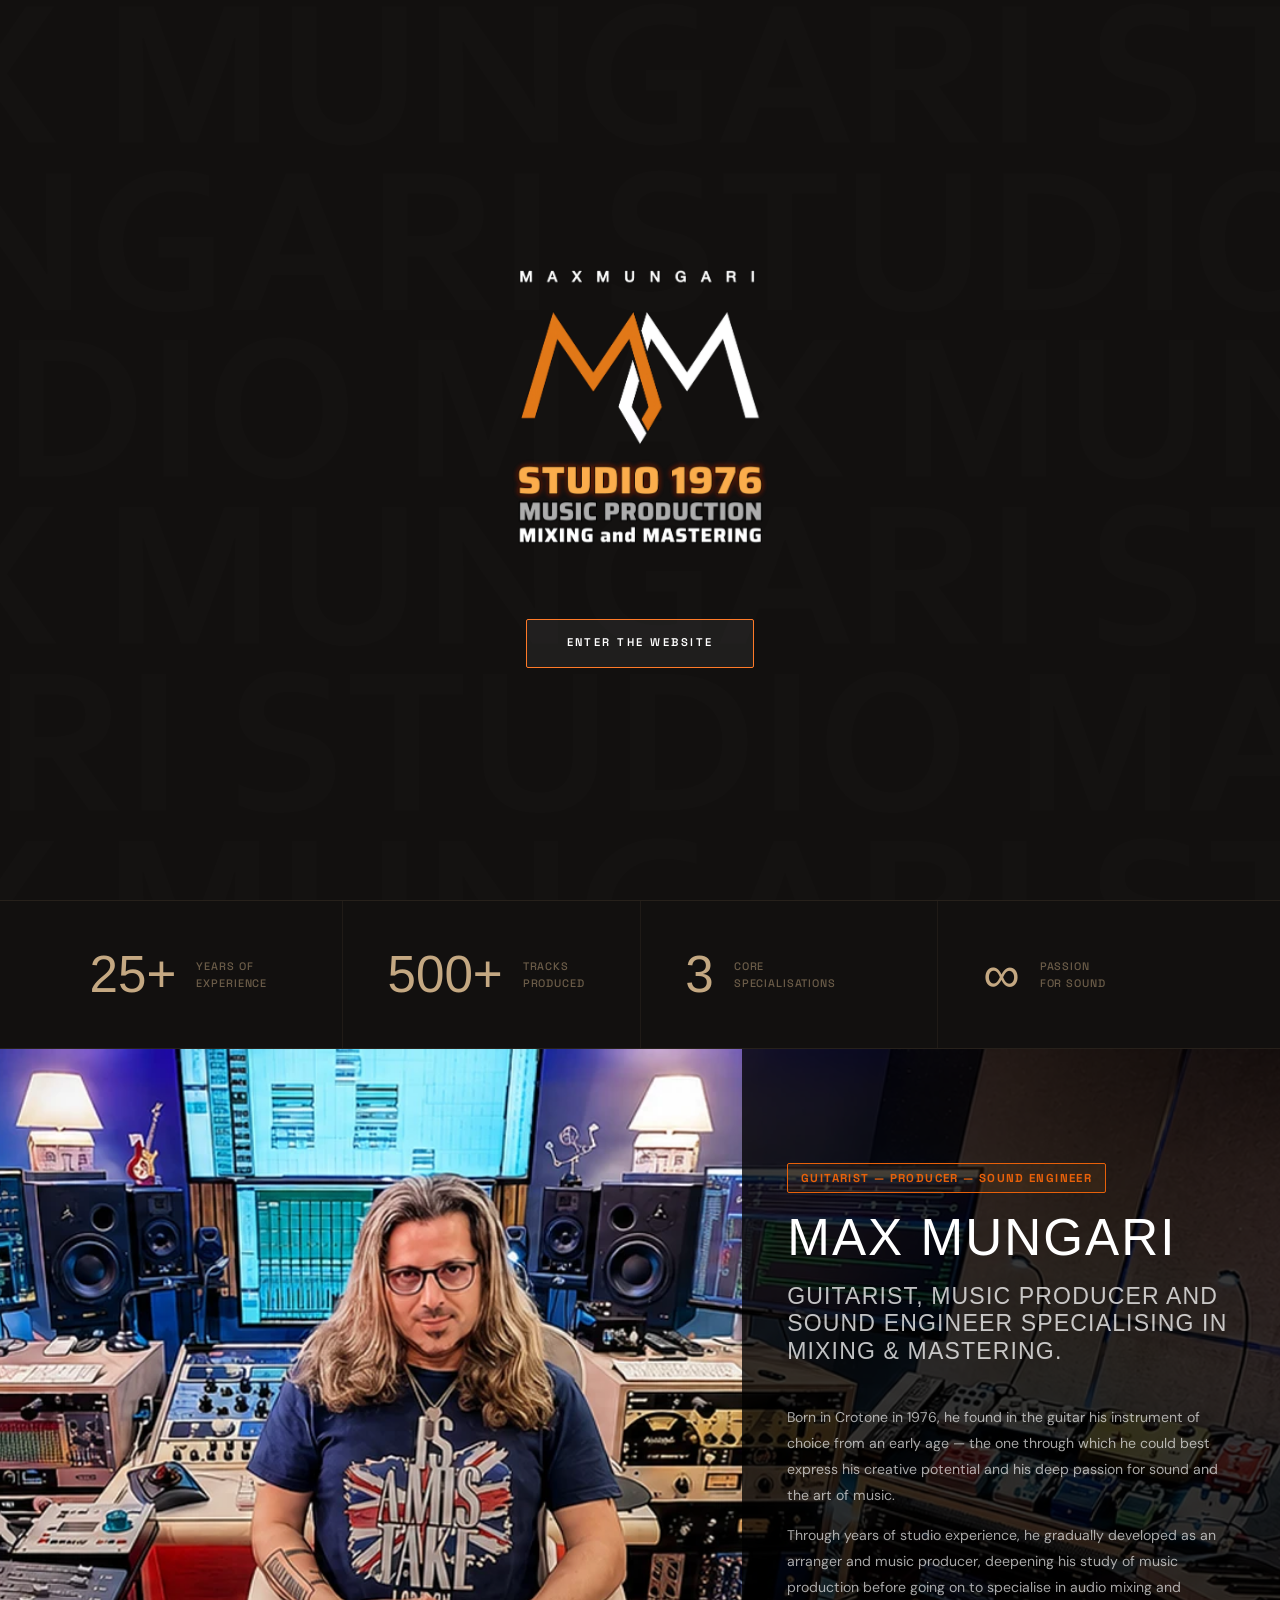
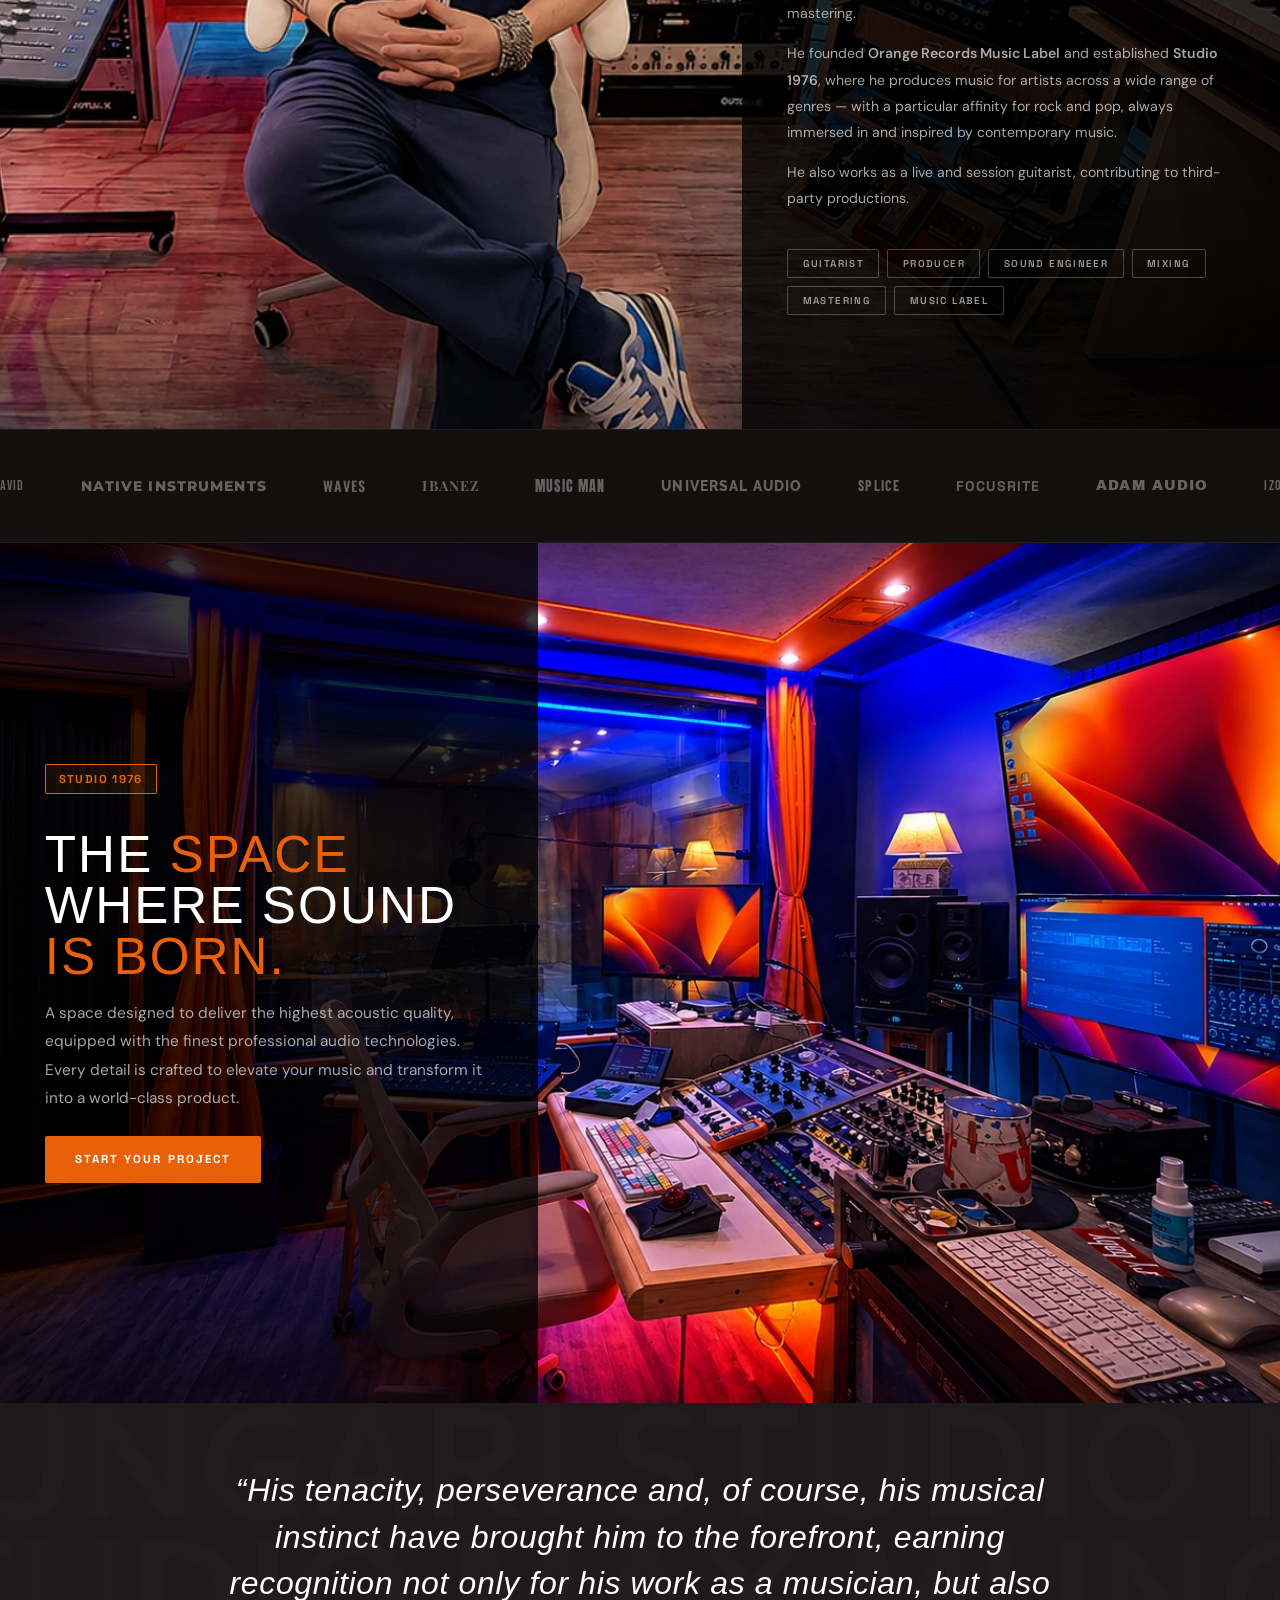
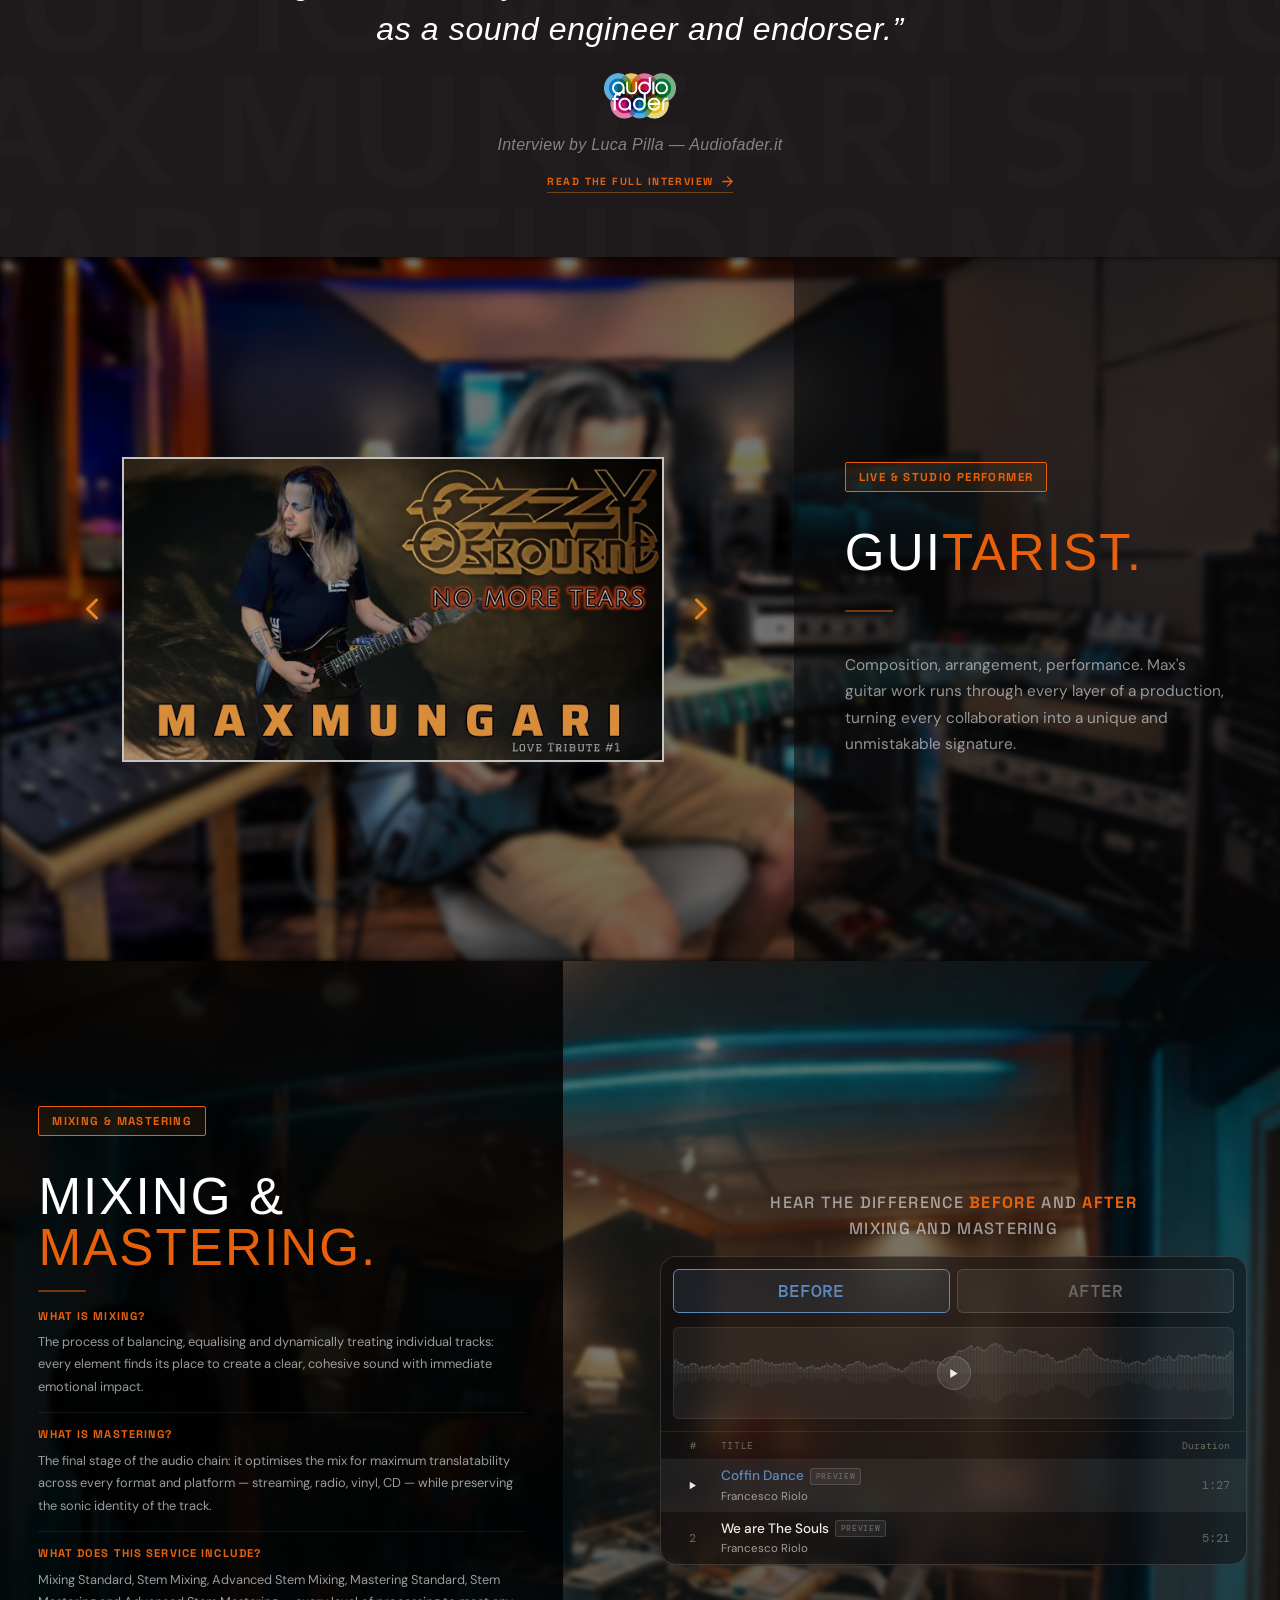
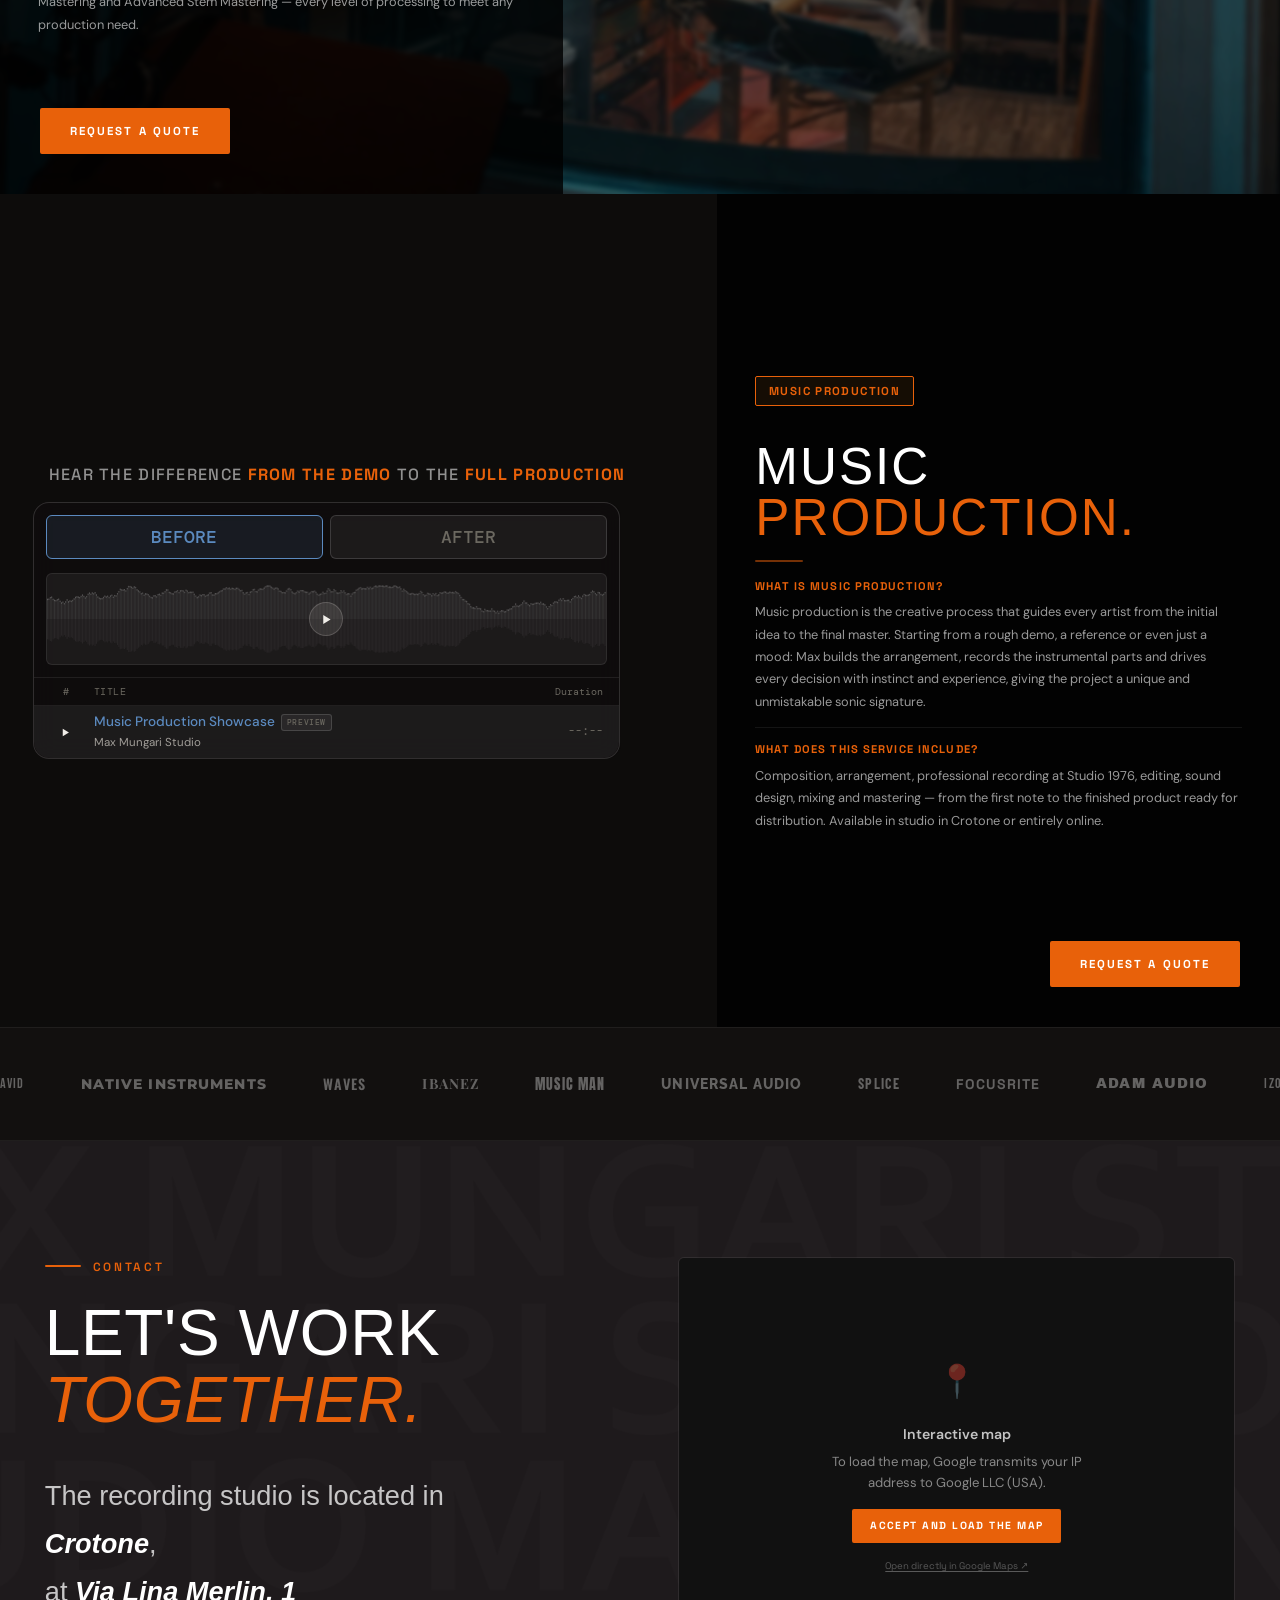
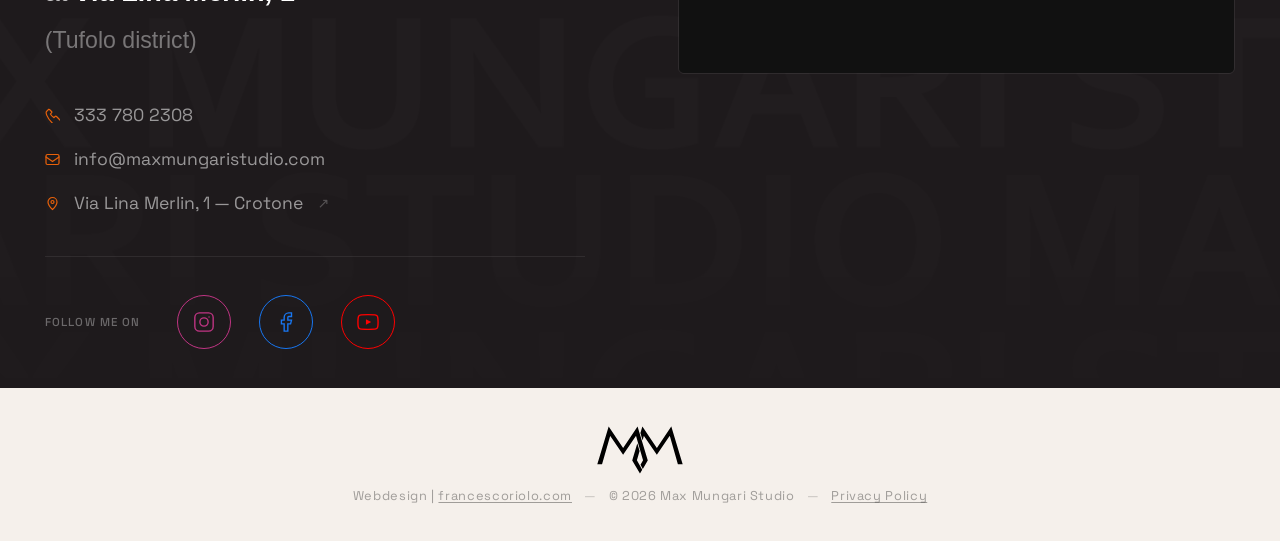
==== commit 99947ff8: "Sito definitivo con placeholder" ====
--- a/en/index.html
+++ b/en/index.html
@@ -144,7 +144,7 @@
       { "@type": "SiteNavigationElement", "position": 1, "name": "Max Mungari — Biography", "url": "https://maxmungaristudio.com/en/#bio" },
       { "@type": "SiteNavigationElement", "position": 2, "name": "Studio 1976 — Recording Studio", "url": "https://maxmungaristudio.com/en/#studio" },
       { "@type": "SiteNavigationElement", "position": 3, "name": "Guitarist — Work and Productions", "url": "https://maxmungaristudio.com/en/#lavori" },
-      { "@type": "SiteNavigationElement", "position": 4, "name": "Services — Mixing, Mastering, Music Production", "url": "https://maxmungaristudio.com/en/#servizi" },
+      { "@type": "SiteNavigationElement", "position": 4, "name": "Services — Mixing, Mastering, Music Production", "url": "https://maxmungaristudio.com/en/#mix-mastering" },
       { "@type": "SiteNavigationElement", "position": 5, "name": "Contact — Request a Quote", "url": "https://maxmungaristudio.com/en/#contatti" }
     ]
   }
@@ -162,7 +162,7 @@
   <link rel="dns-prefetch" href="https://skyfire.vimeocdn.com" />
   <link rel="dns-prefetch" href="https://vod.vimeocdn.com" />
 
-  <link rel="stylesheet" href="../style.css?v=1780146136" />
+  <link rel="stylesheet" href="../style.css?v=20260610" />
 
   <script>
   /* ── Brani A/B per sezione ── */
@@ -567,8 +567,8 @@
             <div class="showcase-overlay"><svg width="20" height="20" viewBox="0 0 22 22" fill="white"><polygon points="7,4 19,11 7,18"/></svg></div>
           </a>
           <!-- 10 -->
-          <a class="showcase-item" href="https://youtu.be/e-noCTG0k3M" target="_blank" rel="noopener" role="listitem" aria-label="INHERTZ - THINKING OUT LOUD">
-            <img src="../newassets/inhertz-thinking-out-loud.jpg" alt="INHERTZ - THINKING OUT LOUD" loading="lazy" />
+          <a class="showcase-item" href="https://youtu.be/8g-ds9ZcIEE?is=ZWh7_wSX--IyoQHX" target="_blank" rel="noopener" role="listitem" aria-label="INHERTZ - TOO MUCH LOVE WILL KILL YOU">
+            <img src="../newassets/inhertz-too-much-love-will-kill-you.jpg" alt="INHERTZ - TOO MUCH LOVE WILL KILL YOU" loading="lazy" />
             <div class="showcase-overlay"><svg width="20" height="20" viewBox="0 0 22 22" fill="white"><polygon points="7,4 19,11 7,18"/></svg></div>
           </a>
 
@@ -615,7 +615,7 @@
         </div>
       </div>
       <div class="svc-player" id="svcPlayer2">
-        <p class="svc-player-label">Hear the difference <em>BEFORE</em> and <em>AFTER</em><br />mixing and mastering</p>
+        <p class="svc-player-label">Hear the difference<br class="mobile-only" /> <em>BEFORE</em> and&nbsp;<em>AFTER</em><br />mixing and mastering</p>
         <div class="abc-card" id="abcCard2">
           <div class="abc-comparator">
             <div class="abc-empty" id="abcEmpty2">Select a track</div>
--- a/style.css
+++ b/style.css
@@ -1093,7 +1093,9 @@
     overflow-y: visible;
   }
   .bio-overlay-panel .bio-badge {
-    white-space: normal;
+    white-space: nowrap;
+    font-size: clamp(0.65em, 2.5vw, 0.72rem);
+    letter-spacing: 0.06em;
   }
 }
 
@@ -1884,6 +1886,10 @@
   margin-inline: auto;
   max-width: 480px;
   width: 100%;
+  text-wrap: balance;
+}
+@media (max-width: 767px) {
+  .svc-player-label { font-size: clamp(0.72rem, 3.8vw, 0.88rem); }
 }
 .svc-player-label em {
   color: var(--orange);
@@ -1917,6 +1923,10 @@
   #produzioni    .svc-fullimg > img {
     filter: none;
     transform: none;
+  }
+  #mix-mastering .svc-fullimg::after,
+  #produzioni    .svc-fullimg::after {
+    display: none;
   }
 }
 #mix-mastering .svc-fullimg::after,
@@ -2164,6 +2174,20 @@
 
 /* Mobile */
 @media (max-width: 767px) {
+  #lavori { padding-bottom: 6rem; }
+  #lavori::before {
+    content: '';
+    position: absolute;
+    inset: 0;
+    background-image: url('newassets/filigranaMobilebg.png');
+    background-repeat: repeat;
+    background-position: center center;
+    background-size: 40%;
+    opacity: 0.04;
+    mix-blend-mode: screen;
+    pointer-events: none;
+    z-index: 0;
+  }
   .lavori-fullimg { min-height: unset; display: flex; flex-direction: column; }
   .lavori-fullimg > img { position: relative; inset: unset; width: 100%; height: 220px; filter: none; }
   .lavori-overlay-panel {
@@ -2463,15 +2487,11 @@
 
 
 @media (max-width: 767px) {
-  #bio::before,
-  #lavori::before {
+  #bio::before {
     background-image: url('newassets/filigranaMobilebg.png');
   }
   #studio::after {
     background-image: url('newassets/filigranaMobilebg.png');
-  }
-  #lavori::before {
-    opacity: 0.03;
   }
   #contatti::before {
     background-image: url('newassets/filigranaMobilebg.png');
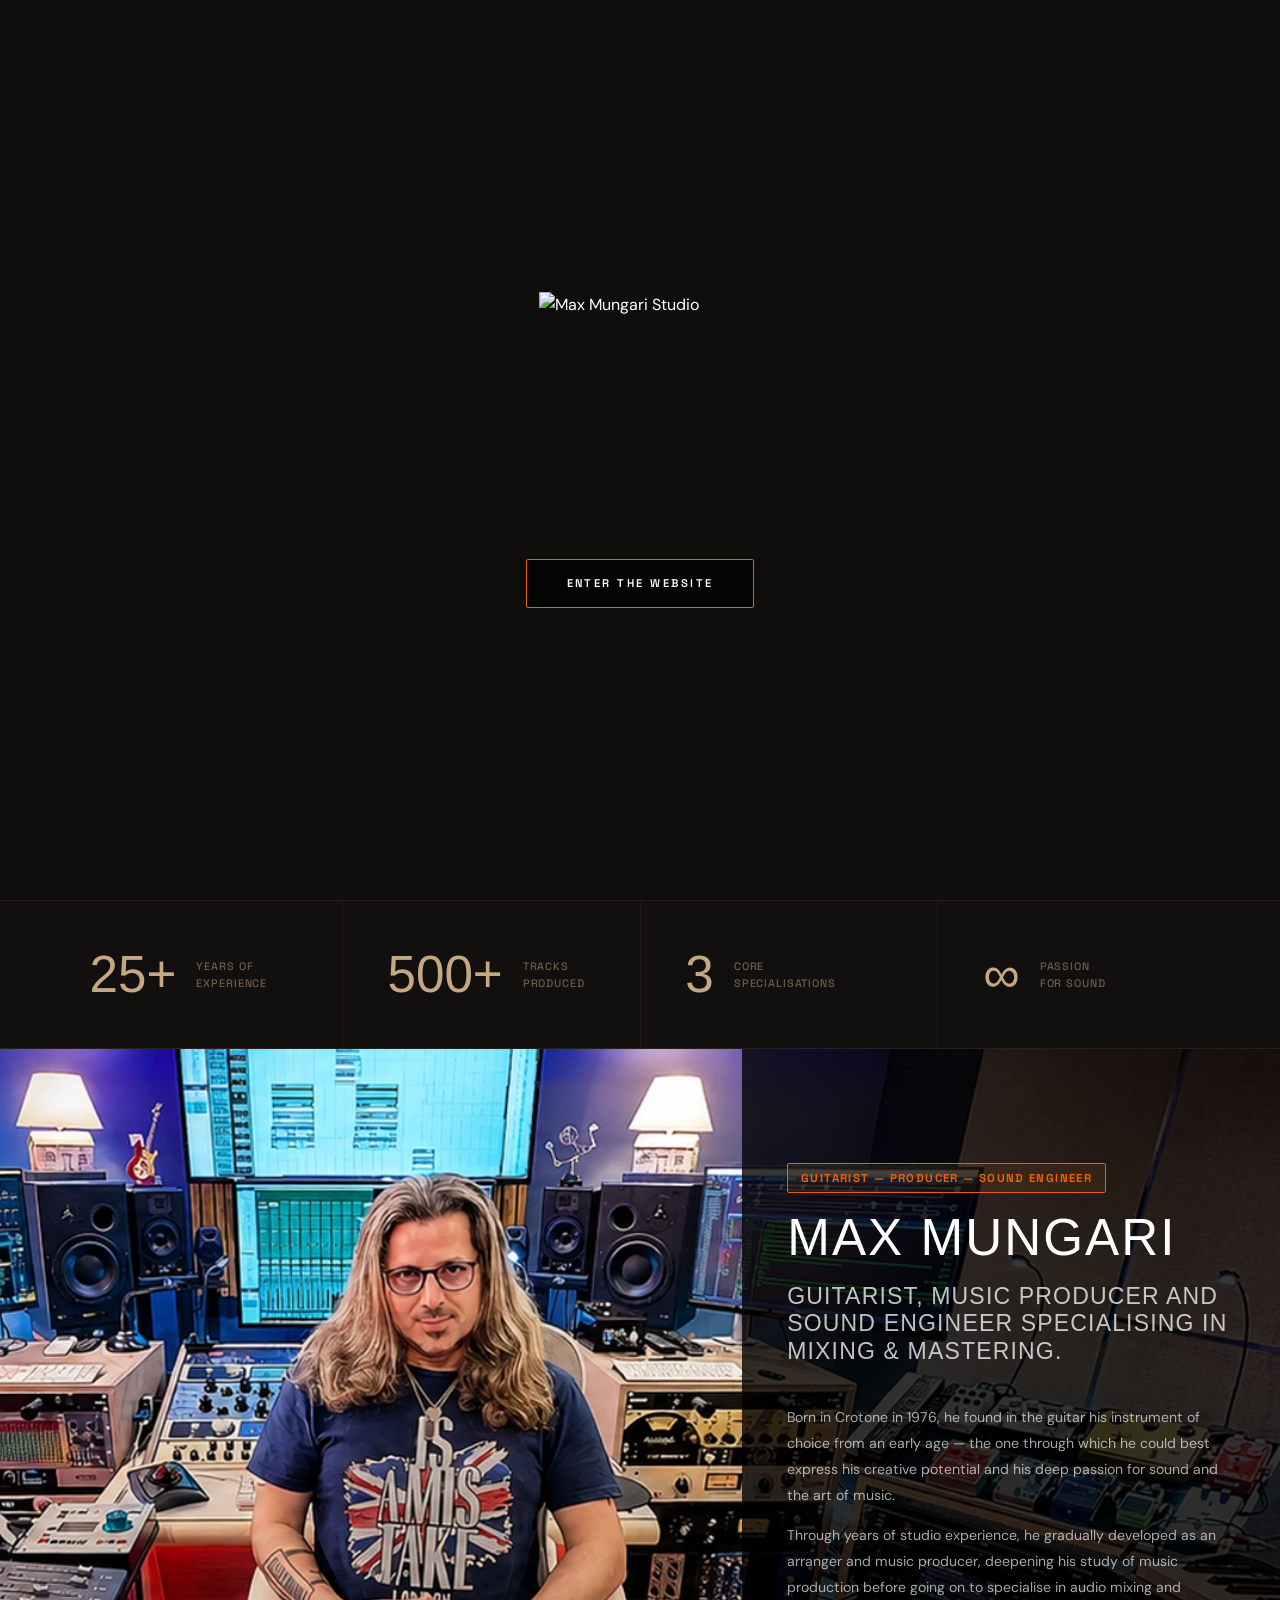
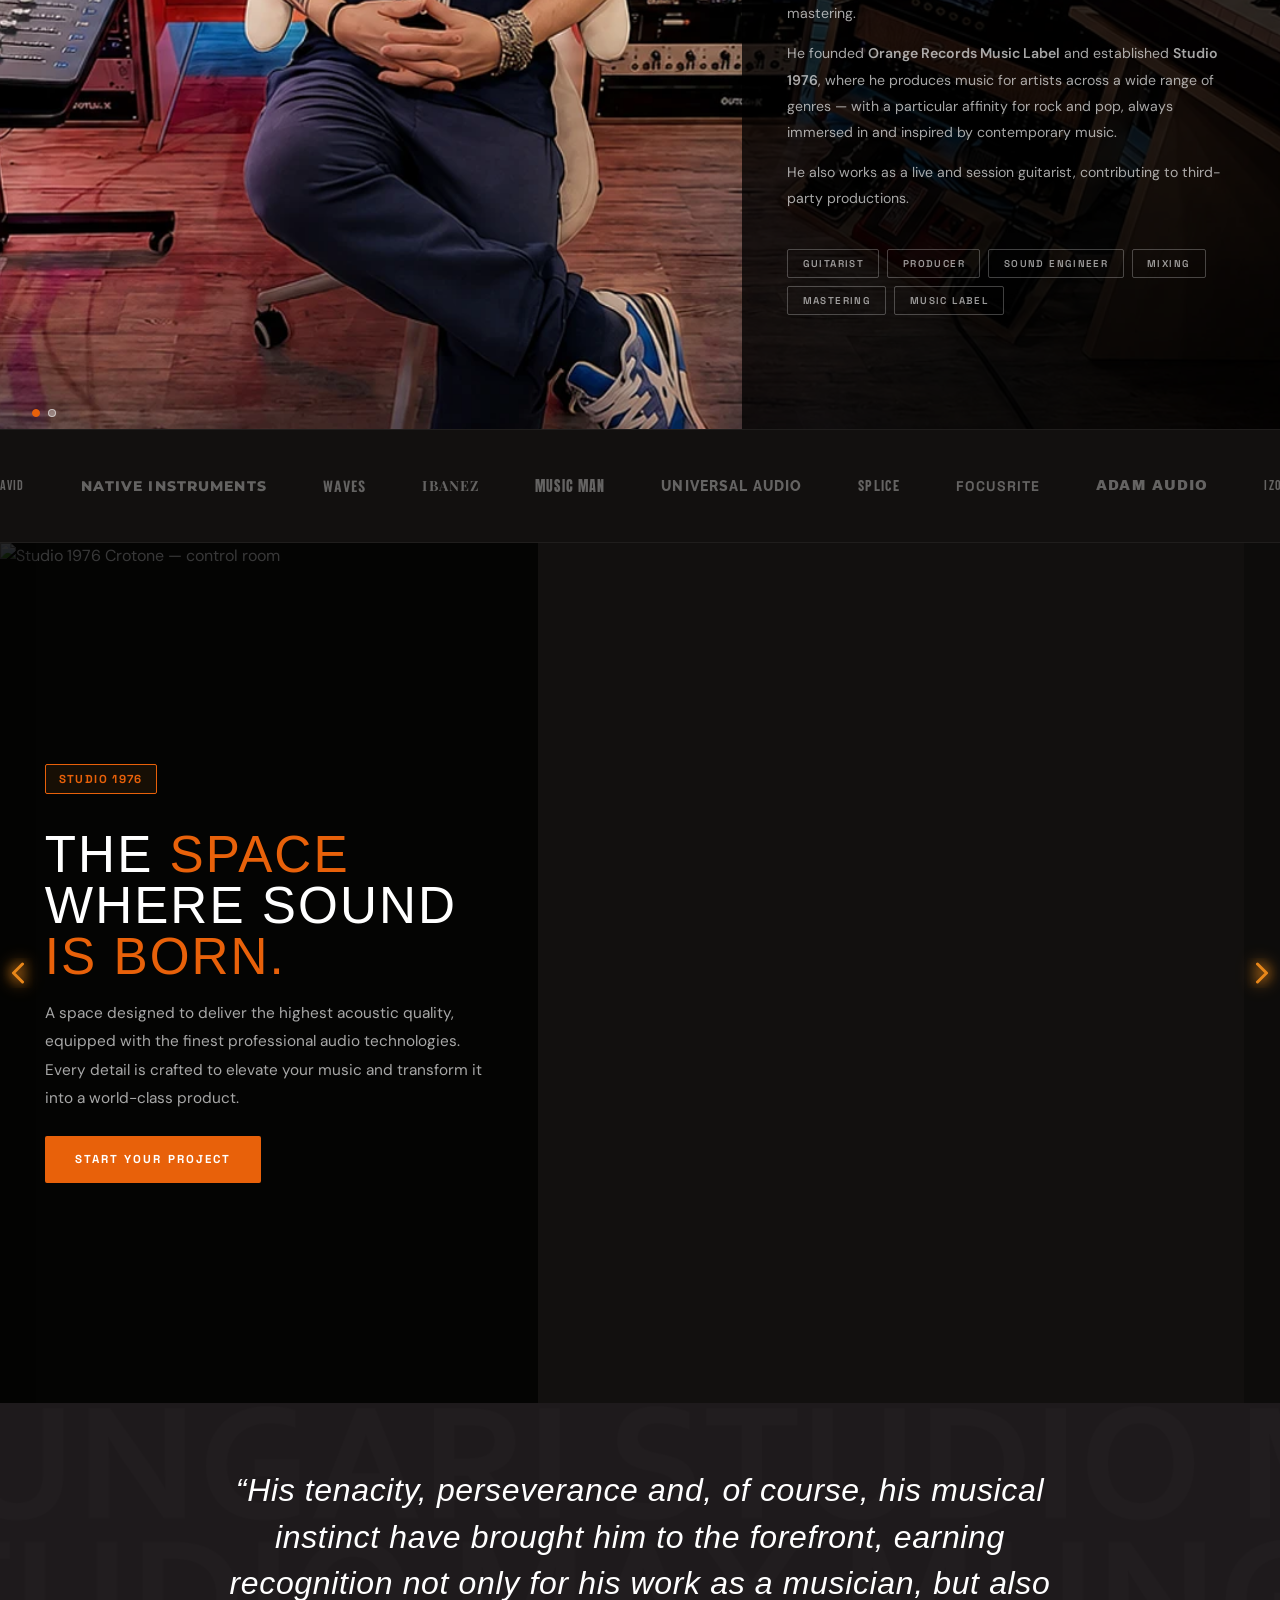
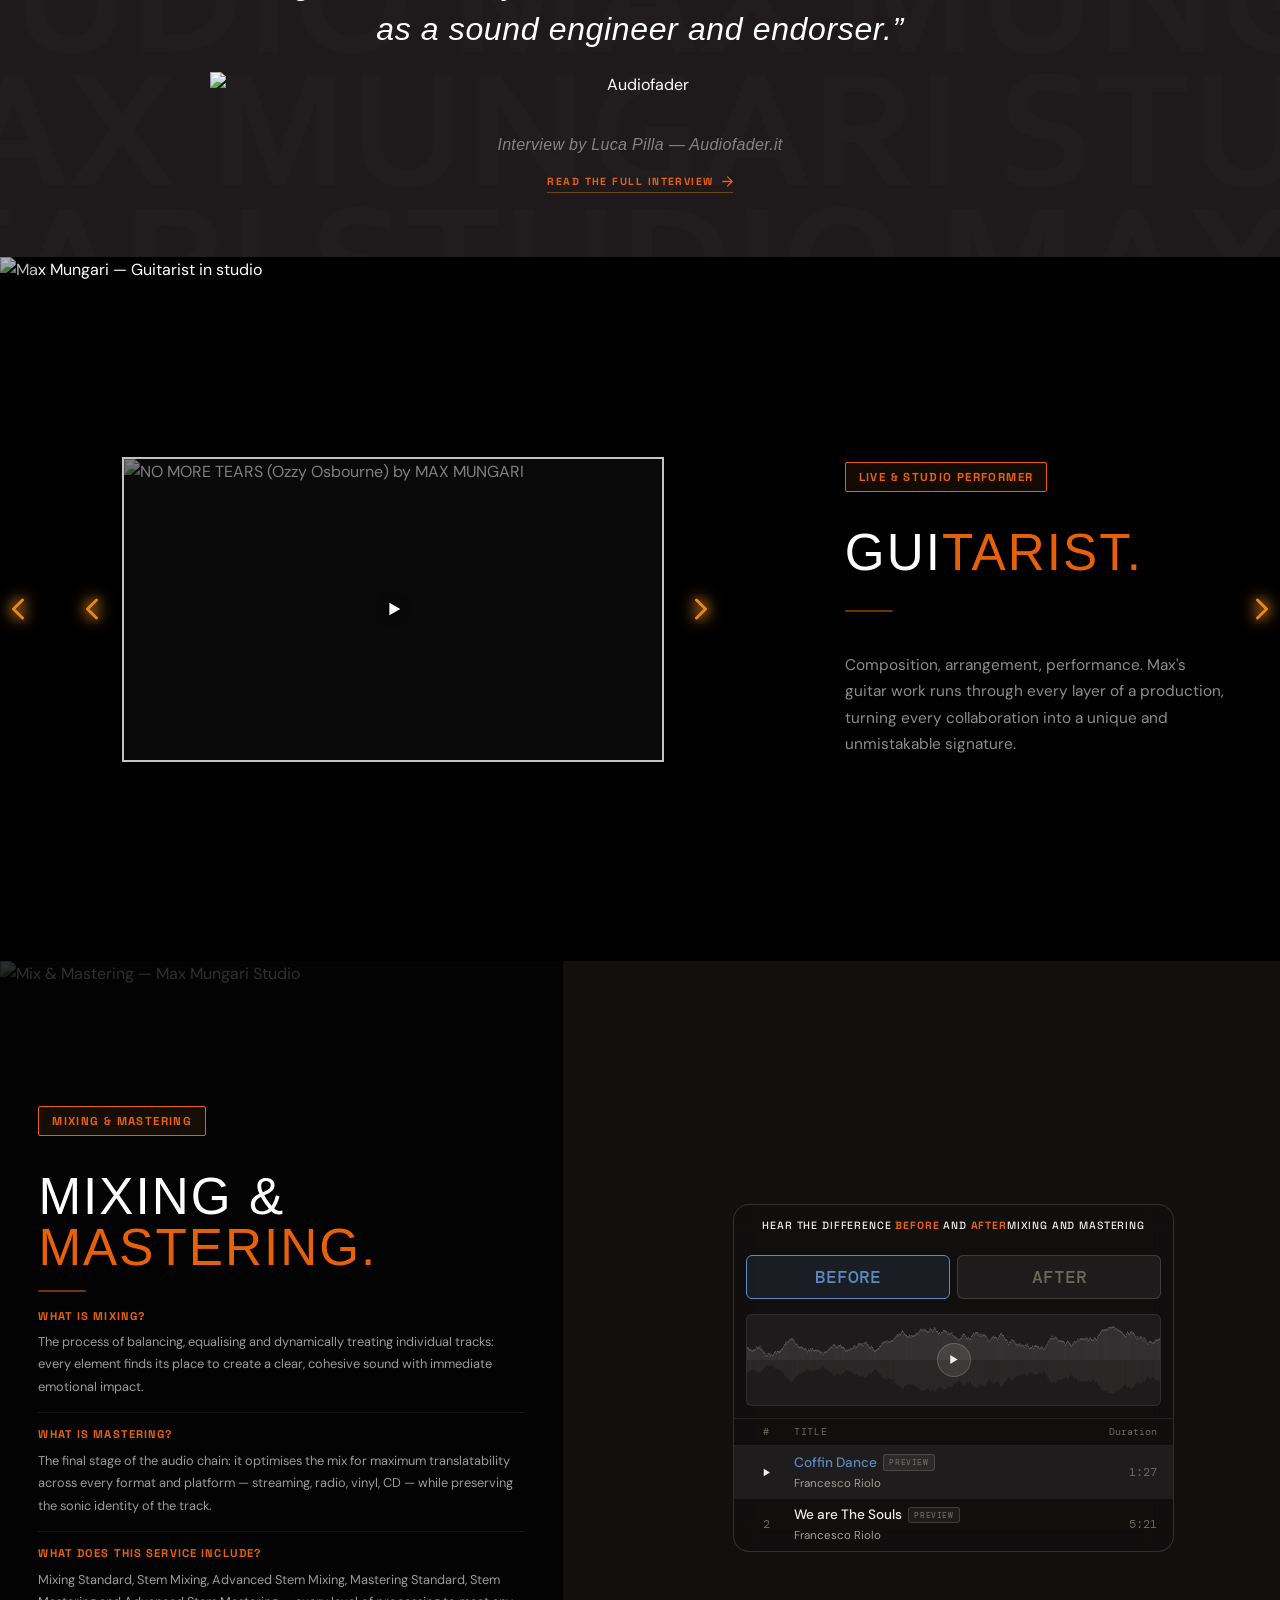
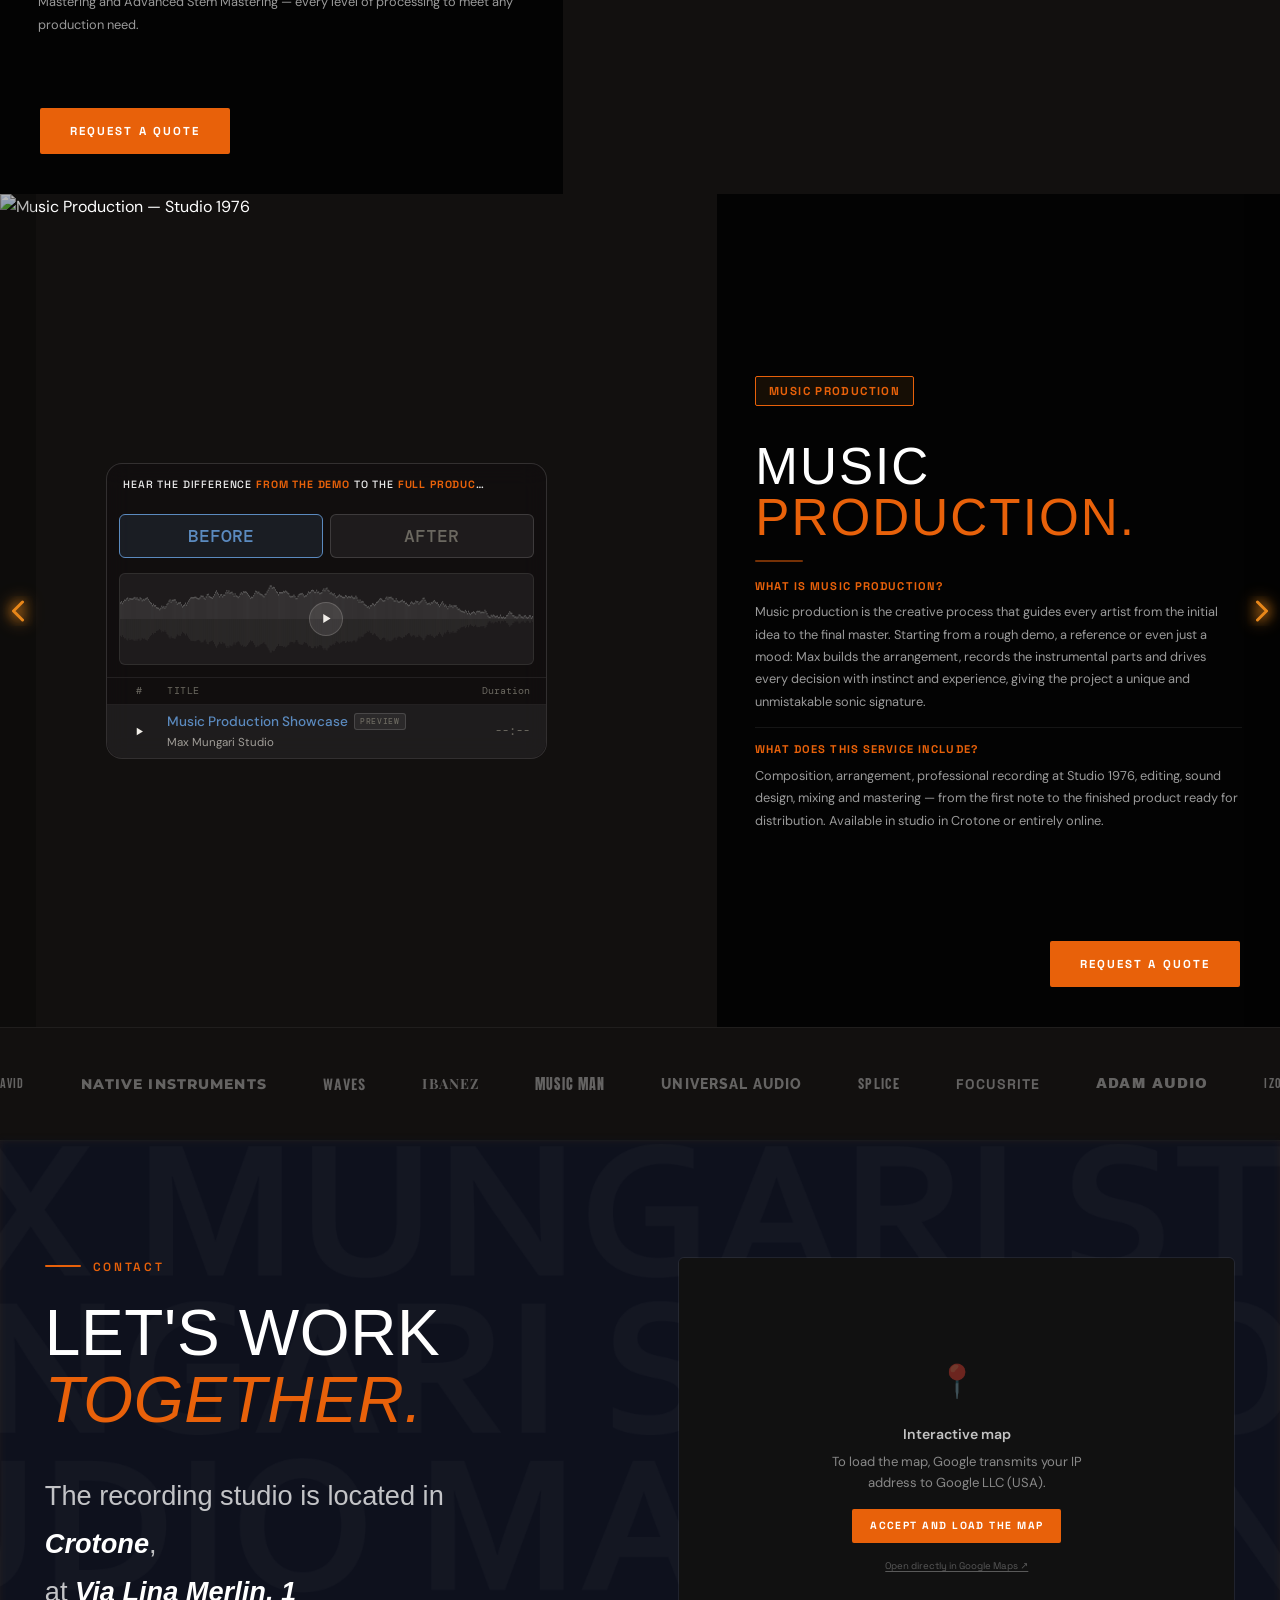
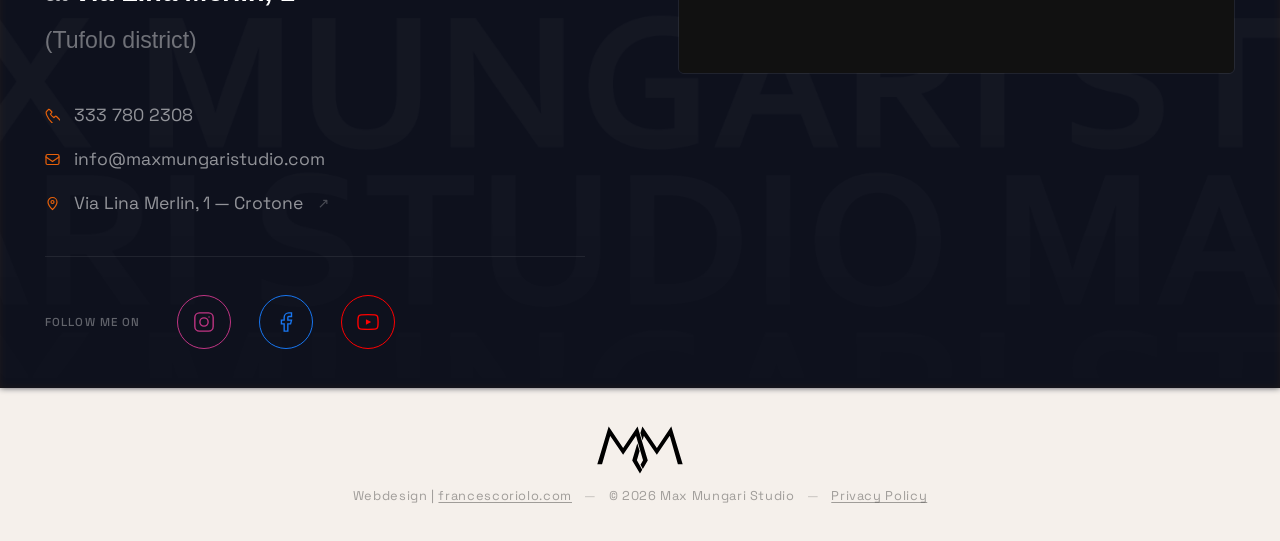
==== commit 4f201dfb: "nuove versioni eng" ====
--- a/en/index.html
+++ b/en/index.html
@@ -113,7 +113,7 @@
         "jobTitle": "Guitarist, Music Producer and Sound Engineer",
         "description": "Guitarist, Producer and Sound Engineer born in Crotone in 1976. Specialised in professional Mixing & Mastering. Founder of Orange Records Music Label and Studio 1976.",
         "url": "https://maxmungaristudio.com/",
-        "image": "https://maxmungaristudio.com/newassets/about2.webp",
+        "image": "https://maxmungaristudio.com/newassets/about-new.webp",
         "sameAs": [
           "https://www.instagram.com/maxmungaristudio",
           "https://www.facebook.com/MaxMungari/",
@@ -161,8 +161,11 @@
   <link rel="dns-prefetch" href="https://vod-progressive.akamaized.net" />
   <link rel="dns-prefetch" href="https://skyfire.vimeocdn.com" />
   <link rel="dns-prefetch" href="https://vod.vimeocdn.com" />
-
-  <link rel="stylesheet" href="../style.css?v=20260610" />
+  <!-- Audio ABC player (Mixing/Mastering/Produzioni) -->
+  <link rel="preconnect" href="https://dl.dropboxusercontent.com" crossorigin />
+  <link rel="dns-prefetch" href="https://dl.dropboxusercontent.com" />
+
+  <link rel="stylesheet" href="../style.css?v=20260615" />
 
   <script>
   /* ── Brani A/B per sezione ── */
@@ -209,7 +212,7 @@
   <div id="intro-screen" role="dialog" aria-modal="true" aria-label="Welcome to Max Mungari Studio">
     <div class="intro-logo-wrap">
       <div class="intro-logo-inner" id="introLogoInner">
-        <img src="../newassets/LogoMax.webp" alt="Max Mungari Studio" class="intro-logo-svg" width="906" height="984" />
+        <img src="../newassets/logonuovo.webp" alt="Max Mungari Studio" class="intro-logo-svg" width="906" height="984" />
       </div>
     </div>
     <button id="intro-enter-btn" type="button">Enter the website</button>
@@ -382,9 +385,11 @@
       <img src="../newassets/about-new.webp"
            alt="Max Mungari — Guitarist, Producer and Sound Engineer"
            class="bio-img-main" loading="lazy" decoding="async" />
-      <img src="../newassets/chitarrista-bg.png"
+      <!-- SECONDA IMMAGINE BIO — commentata temporaneamente; riattivare insieme ai bottoni sotto
+      <img src="../newassets/chitarrista-bg.jpeg"
            alt="Max Mungari — Guitarist"
            class="bio-img-alt" loading="lazy" decoding="async" />
+      -->
 
       <!-- Bio panel -->
       <div class="bio-overlay-panel reveal-left">
@@ -408,6 +413,18 @@
           <span class="bio-tag">Music Label</span>
         </div>
       </div>
+      <div class="carousel-dots" aria-hidden="true">
+        <button class="carousel-dot active"></button>
+        <button class="carousel-dot"></button>
+      </div>
+      <!-- CONTROLLI CAROUSEL BIO — commentati temporaneamente; riattivare insieme alla seconda immagine sopra
+      <button class="bio-carousel-prev" aria-label="Previous image">
+        <svg width="30" height="30" viewBox="0 0 20 20" fill="none"><path d="M13 4L7 10l6 6" stroke="currentColor" stroke-width="2" stroke-linecap="round" stroke-linejoin="round"/></svg>
+      </button>
+      <button class="bio-carousel-next" aria-label="Next image">
+        <svg width="30" height="30" viewBox="0 0 20 20" fill="none"><path d="M7 4l6 6-6 6" stroke="currentColor" stroke-width="2" stroke-linecap="round" stroke-linejoin="round"/></svg>
+      </button>
+      -->
     </div>
 
 
@@ -457,8 +474,12 @@
   ============================== -->
   <section id="studio" aria-labelledby="studio-title">
     <div class="studio-fullimg">
-      <img src="../newassets/studio-main.webp" alt="Studio 1976 Crotone — main recording room" decoding="async" class="studio-slide active" />
-      <img src="../newassets/studio-bg3.png" alt="Studio 1976 Crotone — recording room" loading="lazy" decoding="async" class="studio-slide" />
+      <div class="studio-img-carousel">
+        <img src="../newassets/studio2.webp" alt="Studio 1976 Crotone — control room" decoding="async" class="studio-slide active" />
+        <img src="../newassets/studio1.webp" alt="Studio 1976 Crotone — console" loading="lazy" decoding="async" class="studio-slide" />
+        <img src="../newassets/studio3.webp" alt="Studio 1976 Crotone — microphone" loading="lazy" decoding="async" class="studio-slide" />
+        <img src="../newassets/studio4.webp" alt="Studio 1976 Crotone — live room" loading="lazy" decoding="async" class="studio-slide" />
+      </div>
 
       <!-- Studio panel -->
       <div class="studio-overlay-panel reveal-left">
@@ -471,6 +492,12 @@
         </p>
         <a href="#contatti" class="studio-cta">Start your project</a>
       </div>
+      <button class="studio-carousel-prev" aria-label="Previous image">
+        <svg width="30" height="30" viewBox="0 0 20 20" fill="none"><path d="M13 4L7 10l6 6" stroke="currentColor" stroke-width="2" stroke-linecap="round" stroke-linejoin="round"/></svg>
+      </button>
+      <button class="studio-carousel-next" aria-label="Next image">
+        <svg width="30" height="30" viewBox="0 0 20 20" fill="none"><path d="M7 4l6 6-6 6" stroke="currentColor" stroke-width="2" stroke-linecap="round" stroke-linejoin="round"/></svg>
+      </button>
     </div>
   </section>
 
@@ -483,7 +510,7 @@
         <blockquote class="quote-strip-text">
           &ldquo;His tenacity, perseverance and, of course, his musical instinct have brought him to the forefront, earning recognition not only for his work as a musician, but also as a sound engineer and endorser.&rdquo;
         </blockquote>
-        <img src="../newassets/AudioFaderLogoHD.png" alt="Audiofader" class="quote-strip-logo" loading="lazy" />
+        <img src="../newassets/AudioFaderLogoHD.webp" alt="Audiofader" class="quote-strip-logo" loading="lazy" />
         <figcaption class="quote-strip-author">
           Interview by Luca Pilla — Audiofader.it
         </figcaption>
@@ -501,7 +528,18 @@
   <section id="lavori" aria-labelledby="lavori-title">
 
     <div class="lavori-fullimg">
-      <img src="../newassets/chitarrista-bg.png" alt="Max Mungari — Guitarist" loading="lazy" decoding="async" />
+      <div class="lavori-img-carousel">
+        <img src="../newassets/guit1.webp" alt="Max Mungari — Guitarist in studio" loading="lazy" decoding="async" class="active" />
+        <img src="../newassets/guit2.webp" alt="Max Mungari — Guitars" loading="lazy" decoding="async" />
+        <img src="../newassets/guit3.webp" alt="Max Mungari — Pedalboard" loading="lazy" decoding="async" />
+        <img src="../newassets/guit4.webp" alt="Max Mungari — Live setup" loading="lazy" decoding="async" />
+        <button class="lavori-carousel-prev" aria-label="Previous image">
+          <svg width="30" height="30" viewBox="0 0 20 20" fill="none"><path d="M13 4L7 10l6 6" stroke="currentColor" stroke-width="2" stroke-linecap="round" stroke-linejoin="round"/></svg>
+        </button>
+        <button class="lavori-carousel-next" aria-label="Next image">
+          <svg width="30" height="30" viewBox="0 0 20 20" fill="none"><path d="M7 4l6 6-6 6" stroke="currentColor" stroke-width="2" stroke-linecap="round" stroke-linejoin="round"/></svg>
+        </button>
+      </div>
 
       <!-- Right overlay panel -->
       <div class="lavori-overlay-panel reveal-right">
@@ -523,52 +561,52 @@
 
           <!-- 1 -->
           <a class="showcase-item" href="https://www.youtube.com/watch?v=jpIV0VHIkEI" target="_blank" rel="noopener" role="listitem" aria-label="NO MORE TEARS (Ozzy Osbourne) by MAX MUNGARI">
-            <img src="../newassets/no-more-tears-ozzy.jpg" alt="NO MORE TEARS (Ozzy Osbourne) by MAX MUNGARI" loading="lazy" />
+            <img src="../newassets/no-more-tears-ozzy.webp" alt="NO MORE TEARS (Ozzy Osbourne) by MAX MUNGARI" loading="lazy" />
             <div class="showcase-overlay"><svg width="20" height="20" viewBox="0 0 22 22" fill="white"><polygon points="7,4 19,11 7,18"/></svg></div>
           </a>
           <!-- 2 -->
           <a class="showcase-item" href="https://www.youtube.com/watch?v=9BqErDt4IJY" target="_blank" rel="noopener" role="listitem" aria-label="INHERTZ - PHOTOGRAPH">
-            <img src="../newassets/inhertz-photograph.jpg" alt="INHERTZ - PHOTOGRAPH" loading="lazy" />
+            <img src="../newassets/inhertz-photograph.webp" alt="INHERTZ - PHOTOGRAPH" loading="lazy" />
             <div class="showcase-overlay"><svg width="20" height="20" viewBox="0 0 22 22" fill="white"><polygon points="7,4 19,11 7,18"/></svg></div>
           </a>
           <!-- 3 -->
           <a class="showcase-item" href="https://www.youtube.com/watch?v=zy1Qo1So9Aw" target="_blank" rel="noopener" role="listitem" aria-label="Måneskin THE LONELIEST - Guitar Cover by Max Mungari">
-            <img src="../newassets/maneskin-the-loneliest.jpg" alt="Måneskin THE LONELIEST - Guitar Cover by Max Mungari" loading="lazy" />
+            <img src="../newassets/maneskin-the-loneliest.webp" alt="Måneskin THE LONELIEST - Guitar Cover by Max Mungari" loading="lazy" />
             <div class="showcase-overlay"><svg width="20" height="20" viewBox="0 0 22 22" fill="white"><polygon points="7,4 19,11 7,18"/></svg></div>
           </a>
           <!-- 4 -->
           <a class="showcase-item" href="https://www.youtube.com/watch?v=qSOYPv_XN4Q" target="_blank" rel="noopener" role="listitem" aria-label="U2 SUNDAY BLOODY SUNDAY - Line 6 Helix by MAX MUNGARI">
-            <img src="../newassets/u2-sunday-bloody-sunday.jpg" alt="U2 SUNDAY BLOODY SUNDAY - Line 6 Helix by MAX MUNGARI" loading="lazy" />
+            <img src="../newassets/u2-sunday-bloody-sunday.webp" alt="U2 SUNDAY BLOODY SUNDAY - Line 6 Helix by MAX MUNGARI" loading="lazy" />
             <div class="showcase-overlay"><svg width="20" height="20" viewBox="0 0 22 22" fill="white"><polygon points="7,4 19,11 7,18"/></svg></div>
           </a>
           <!-- 5 -->
           <a class="showcase-item" href="https://www.youtube.com/watch?v=0Z49mBKntNA" target="_blank" rel="noopener" role="listitem" aria-label="COLDPLAY IN MY PLACE - Line 6 Helix by Max Mungari">
-            <img src="../newassets/coldplay-in-my-place.jpg" alt="COLDPLAY IN MY PLACE - Line 6 Helix by Max Mungari" loading="lazy" />
+            <img src="../newassets/coldplay-in-my-place.webp" alt="COLDPLAY IN MY PLACE - Line 6 Helix by Max Mungari" loading="lazy" />
             <div class="showcase-overlay"><svg width="20" height="20" viewBox="0 0 22 22" fill="white"><polygon points="7,4 19,11 7,18"/></svg></div>
           </a>
           <!-- 6 -->
           <a class="showcase-item" href="https://www.youtube.com/watch?v=MXcnFs2BTt8" target="_blank" rel="noopener" role="listitem" aria-label="Lewis Capaldi BEFORE YOU GO - Line 6 Helix by Max Mungari">
-            <img src="../newassets/lewis-capaldi-before-you-go.jpg" alt="Lewis Capaldi BEFORE YOU GO - Line 6 Helix by Max Mungari" loading="lazy" />
+            <img src="../newassets/lewis-capaldi-before-you-go.webp" alt="Lewis Capaldi BEFORE YOU GO - Line 6 Helix by Max Mungari" loading="lazy" />
             <div class="showcase-overlay"><svg width="20" height="20" viewBox="0 0 22 22" fill="white"><polygon points="7,4 19,11 7,18"/></svg></div>
           </a>
           <!-- 7 -->
           <a class="showcase-item" href="https://www.youtube.com/watch?v=yvHxUir2zv0" target="_blank" rel="noopener" role="listitem" aria-label="Hoobastank The Reason - Line 6 Helix by MAX MUNGARI">
-            <img src="../newassets/hoobastank-the-reason.jpg" alt="Hoobastank The Reason - Line 6 Helix by MAX MUNGARI" loading="lazy" />
+            <img src="../newassets/hoobastank-the-reason.webp" alt="Hoobastank The Reason - Line 6 Helix by MAX MUNGARI" loading="lazy" />
             <div class="showcase-overlay"><svg width="20" height="20" viewBox="0 0 22 22" fill="white"><polygon points="7,4 19,11 7,18"/></svg></div>
           </a>
           <!-- 8 -->
           <a class="showcase-item" href="https://www.youtube.com/watch?v=yWKcTVf3nfY" target="_blank" rel="noopener" role="listitem" aria-label="INHERTZ - Ancora Ancora Ancora">
-            <img src="../newassets/inhertz-ancora.jpg" alt="INHERTZ - Ancora Ancora Ancora" loading="lazy" />
+            <img src="../newassets/inhertz-ancora.webp" alt="INHERTZ - Ancora Ancora Ancora" loading="lazy" />
             <div class="showcase-overlay"><svg width="20" height="20" viewBox="0 0 22 22" fill="white"><polygon points="7,4 19,11 7,18"/></svg></div>
           </a>
           <!-- 9 -->
           <a class="showcase-item" href="https://youtu.be/56cIkMv5N6E" target="_blank" rel="noopener" role="listitem" aria-label="THE TEMPER TRAP - SWEET DISPOSITION by Max Mungari">
-            <img src="../newassets/temper-trap-sweet-disposition.jpg" alt="THE TEMPER TRAP - SWEET DISPOSITION by Max Mungari" loading="lazy" />
+            <img src="../newassets/temper-trap-sweet-disposition.webp" alt="THE TEMPER TRAP - SWEET DISPOSITION by Max Mungari" loading="lazy" />
             <div class="showcase-overlay"><svg width="20" height="20" viewBox="0 0 22 22" fill="white"><polygon points="7,4 19,11 7,18"/></svg></div>
           </a>
           <!-- 10 -->
           <a class="showcase-item" href="https://youtu.be/8g-ds9ZcIEE?is=ZWh7_wSX--IyoQHX" target="_blank" rel="noopener" role="listitem" aria-label="INHERTZ - TOO MUCH LOVE WILL KILL YOU">
-            <img src="../newassets/inhertz-too-much-love-will-kill-you.jpg" alt="INHERTZ - TOO MUCH LOVE WILL KILL YOU" loading="lazy" />
+            <img src="../newassets/inhertz-too-much-love-will-kill-you.webp" alt="INHERTZ - TOO MUCH LOVE WILL KILL YOU" loading="lazy" />
             <div class="showcase-overlay"><svg width="20" height="20" viewBox="0 0 22 22" fill="white"><polygon points="7,4 19,11 7,18"/></svg></div>
           </a>
 
@@ -594,7 +632,7 @@
   ============================== -->
   <section id="mix-mastering" aria-labelledby="mixmastering-title">
     <div class="svc-fullimg">
-      <img src="../newassets/studio-bg2.jpg" alt="Mix &amp; Mastering — Max Mungari Studio" loading="lazy" decoding="async" />
+      <img src="../newassets/studio-bg2.webp" alt="Mix &amp; Mastering — Max Mungari Studio" loading="lazy" decoding="async" />
       <div class="svc-overlay svc-overlay-left reveal-left">
         <span class="bio-badge">Mixing &amp; Mastering</span>
         <h2 id="mixmastering-title" class="section-title">MIXING &amp;<br /><em>MASTERING.</em></h2>
@@ -615,8 +653,8 @@
         </div>
       </div>
       <div class="svc-player" id="svcPlayer2">
-        <p class="svc-player-label">Hear the difference<br class="mobile-only" /> <em>BEFORE</em> and&nbsp;<em>AFTER</em><br />mixing and mastering</p>
         <div class="abc-card" id="abcCard2">
+          <p class="svc-player-label">Hear the difference<br class="mobile-only" /> <em>BEFORE</em> and&nbsp;<em>AFTER</em><br />mixing and mastering</p>
           <div class="abc-comparator">
             <div class="abc-empty" id="abcEmpty2">Select a track</div>
             <div class="abc-player" id="abcPlayer2">
@@ -674,7 +712,18 @@
   ============================== -->
   <section id="produzioni" aria-labelledby="produzioni-title">
     <div class="svc-fullimg">
-      <img src="../newassets/studio-bg4.png" alt="Produzioni Musicali — Max Mungari Studio" loading="lazy" decoding="async" />
+      <div class="svc-img-carousel">
+        <img src="../newassets/pro0.webp" alt="Music Production — Studio 1976" loading="lazy" decoding="async" class="active" />
+        <img src="../newassets/pro1.webp" alt="Music Production — Monitors" loading="lazy" decoding="async" />
+        <img src="../newassets/pro2.webp" alt="Music Production — Herchild Compressor" loading="lazy" decoding="async" />
+        <img src="../newassets/pro3.webp" alt="Music Production — RME" loading="lazy" decoding="async" />
+        <button class="svc-carousel-prev" aria-label="Previous image">
+          <svg width="30" height="30" viewBox="0 0 20 20" fill="none"><path d="M13 4L7 10l6 6" stroke="currentColor" stroke-width="2" stroke-linecap="round" stroke-linejoin="round"/></svg>
+        </button>
+        <button class="svc-carousel-next" aria-label="Next image">
+          <svg width="30" height="30" viewBox="0 0 20 20" fill="none"><path d="M7 4l6 6-6 6" stroke="currentColor" stroke-width="2" stroke-linecap="round" stroke-linejoin="round"/></svg>
+        </button>
+      </div>
       <div class="svc-overlay svc-overlay-right reveal-right">
         <span class="bio-badge">Music Production</span>
         <h2 id="produzioni-title" class="section-title">MUSIC<br /><em>PRODUCTION.</em></h2>
@@ -691,8 +740,8 @@
         </div>
       </div>
       <div class="svc-player" id="svcPlayer3">
-        <p class="svc-player-label">Hear the difference <em>FROM THE DEMO</em> to the <em>FULL PRODUCTION</em></p>
         <div class="abc-card" id="abcCard3">
+          <p class="svc-player-label">Hear the difference <em>FROM THE DEMO</em> to the <em>FULL PRODUCTION</em></p>
           <div class="abc-comparator">
             <div class="abc-empty" id="abcEmpty3">Select a track</div>
             <div class="abc-player" id="abcPlayer3">
@@ -742,6 +791,12 @@
         </div>
       </div>
       <a href="#contatti" class="studio-cta svc-cta-prod">Request a quote</a>
+      <div class="carousel-dots svc-carousel-dots" aria-hidden="true">
+        <button class="carousel-dot active"></button>
+        <button class="carousel-dot"></button>
+        <button class="carousel-dot"></button>
+        <button class="carousel-dot"></button>
+      </div>
     </div>
   </section>
 
@@ -913,10 +968,12 @@
   <svg width="20" height="20" viewBox="0 0 24 24" fill="white"><path d="M17.472 14.382c-.297-.149-1.758-.867-2.03-.967-.273-.099-.471-.148-.67.15-.197.297-.767.966-.94 1.164-.173.199-.347.223-.644.075-.297-.15-1.255-.463-2.39-1.475-.883-.788-1.48-1.761-1.653-2.059-.173-.297-.018-.458.13-.606.134-.133.298-.347.446-.52.149-.174.198-.298.298-.497.099-.198.05-.371-.025-.52-.075-.149-.669-1.612-.916-2.207-.242-.579-.487-.5-.669-.51-.173-.008-.371-.01-.57-.01-.198 0-.52.074-.792.372-.272.297-1.04 1.016-1.04 2.479 0 1.462 1.065 2.875 1.213 3.074.149.198 2.096 3.2 5.077 4.487.709.306 1.262.489 1.694.625.712.227 1.36.195 1.871.118.571-.085 1.758-.719 2.006-1.413.248-.694.248-1.289.173-1.413-.074-.124-.272-.198-.57-.347zm-5.421 7.403h-.004a9.87 9.87 0 01-5.031-1.378l-.361-.214-3.741.982.998-3.648-.235-.374a9.86 9.86 0 01-1.51-5.26c.001-5.45 4.436-9.884 9.888-9.884 2.64 0 5.122 1.03 6.988 2.898a9.825 9.825 0 012.893 6.994c-.003 5.45-4.437 9.884-9.885 9.884zm8.413-18.297A11.815 11.815 0 0012.05 0C5.495 0 .16 5.335.157 11.892c0 2.096.547 4.142 1.588 5.945L.057 24l6.305-1.654a11.882 11.882 0 005.683 1.448h.005c6.554 0 11.89-5.335 11.893-11.893a11.821 11.821 0 00-3.48-8.413z"/></svg>
   <span id="wa-btn-label">Message me on WhatsApp</span>
 </a>
-<script src="../abc-player.js"></script>
+<script src="../abc-player.js" defer></script>
 <script>
-createABCPlayer({ n: '2', previewLabel: 'Preview', tracks: (window.ABC_TRACKS_MIXING||[]).concat(window.ABC_TRACKS_MASTERING||[]) });
-createABCPlayer({ n: '3', previewLabel: 'Preview', tracks: window.ABC_TRACKS_PRODUCTION||[] });
+document.addEventListener('DOMContentLoaded', function() {
+  createABCPlayer({ n: '2', previewLabel: 'Preview', tracks: (window.ABC_TRACKS_MIXING||[]).concat(window.ABC_TRACKS_MASTERING||[]) });
+  createABCPlayer({ n: '3', previewLabel: 'Preview', tracks: window.ABC_TRACKS_PRODUCTION||[] });
+});
 
 (function(){
   var btn = document.getElementById('wa-btn');
--- a/style.css
+++ b/style.css
@@ -497,7 +497,10 @@
   position: fixed;
   inset: 0;
   z-index: 9999;
-  background: var(--studio-black);
+  background-color: var(--studio-black);
+  background-image: linear-gradient(rgba(0,0,0,0.15), rgba(0,0,0,0.15)), url('newassets/TextureBG.webp');
+  background-size: cover;
+  background-position: center;
   display: flex;
   flex-direction: column;
   align-items: center;
@@ -508,11 +511,7 @@
   content: '';
   position: absolute;
   inset: 0;
-  background-image: url('newassets/filigrana.png');
-  background-repeat: no-repeat;
-  background-position: center center;
-  background-size: cover;
-  opacity: 0.25;
+  background: none;
   pointer-events: none;
   z-index: 0;
 }
@@ -531,13 +530,18 @@
   justify-content: center;
 }
 .intro-logo-inner {
-  width: clamp(259px, 40.3vw, 403px);
+  width: clamp(130px, 20.2vw, 202px);
   will-change: filter, transform, opacity;
+}
+@media (max-width: 767px) {
+  .intro-logo-inner {
+    width: clamp(218px, 33.9vw, 339px);
+  }
 }
 /* UHD (≥2560px) */
 @media (min-width: 2560px) {
   .intro-logo-inner {
-    width: clamp(403px, 25.9vw, 646px);
+    width: clamp(202px, 13vw, 323px);
   }
 }
 .intro-logo-inner svg,
@@ -545,6 +549,7 @@
   display: block;
   width: 100%;
   height: auto;
+  mix-blend-mode: multiply;
   shape-rendering: geometricPrecision;
 }
 .intro-svg-topname {
@@ -579,6 +584,17 @@
 
 .intro-svg-neon {
   animation: neonPulse 3.2s ease-in-out infinite;
+}
+
+@keyframes introScreenGlitch {
+  0%   { filter: none; transform: translateX(0); }
+  6%   { filter: brightness(1.4) hue-rotate(20deg) saturate(1.5); transform: translateX(3px); }
+  12%  { filter: brightness(0.7) hue-rotate(-15deg) saturate(2);  transform: translateX(-4px); }
+  18%  { filter: brightness(1.3) hue-rotate(30deg) saturate(1.8); transform: translateX(2px); }
+  24%  { filter: brightness(0.85) hue-rotate(-8deg) saturate(1.3); transform: translateX(-2px); }
+  30%  { filter: brightness(1.2) hue-rotate(12deg) saturate(1.6); transform: translateX(1px); }
+  38%  { filter: none; transform: translateX(0); }
+  100% { filter: none; transform: translateX(0); }
 }
 
 @keyframes introSignal {
@@ -612,8 +628,8 @@
   letter-spacing: 0.22em;
   text-transform: uppercase;
   color: var(--white);
-  background: rgba(255,255,255,0.06);
-  border: 1px solid var(--orange-light);
+  background: rgba(0,0,0,0.65);
+  border: 1px solid var(--orange);
   padding: 0.9rem 2.5rem;
   border-radius: 2px;
   cursor: pointer;
@@ -985,13 +1001,119 @@
   object-fit: cover;
   object-position: center top;
   display: block;
-  transition: opacity 1.2s ease;
+  transition: opacity 1.2s ease-in-out;
 }
 .bio-fullimg .bio-img-main { opacity: 1; }
 .bio-fullimg .bio-img-alt  { opacity: 0; }
 .bio-fullimg.show-alt .bio-img-main { opacity: 0; }
 .bio-fullimg.show-alt .bio-img-alt  { opacity: 1; }
-@media (max-width: 767px) { .bio-img-alt { display: none; } }
+@media (max-width: 767px) {
+  .bio-img-alt {
+    display: block;
+    position: absolute;
+    top: 0; left: 0; right: 0;
+    height: 56vw;
+    z-index: 1;
+  }
+}
+
+.carousel-dots {
+  position: absolute;
+  bottom: 12px;
+  left: 50%;
+  transform: translateX(-50%);
+  display: flex;
+  gap: 8px;
+  z-index: 10;
+}
+.carousel-dot {
+  width: 8px;
+  height: 8px;
+  border-radius: 50%;
+  background: rgba(255,255,255,0.3);
+  border: 1.5px solid rgba(255,255,255,0.55);
+  cursor: pointer;
+  padding: 0;
+  transition: background 0.3s ease, border-color 0.3s ease;
+}
+.carousel-dot.active {
+  background: var(--orange);
+  border-color: var(--orange);
+}
+/* Bio dots: left on desktop */
+.bio-fullimg .carousel-dots { left: 2rem; transform: none; }
+/* Produzioni dots: right on desktop */
+.svc-carousel-dots { display: none; }
+@media (max-width: 767px) {
+  .bio-fullimg .carousel-dots { display: none; }
+  /* Mobile produzioni: centered */
+  .svc-carousel-dots { display: flex; left: 50%; right: auto; transform: translateX(-50%); }
+}
+
+/* ── Barre laterali caroselli bio/studio/produzioni/lavori ── */
+.bio-carousel-prev,
+.bio-carousel-next,
+.studio-carousel-prev,
+.studio-carousel-next,
+.svc-carousel-prev,
+.svc-carousel-next,
+.lavori-carousel-prev,
+.lavori-carousel-next {
+  position: absolute;
+  top: 0;
+  bottom: 0;
+  z-index: 10;
+  width: 36px;
+  background: rgba(0,0,0,0.28);
+  border: none;
+  border-radius: 0;
+  display: flex;
+  align-items: center;
+  justify-content: center;
+  cursor: pointer;
+  transition: background 0.2s;
+  padding: 0;
+}
+.bio-carousel-prev  { left: 0; }
+.bio-carousel-next  { right: 0; }
+.studio-carousel-prev { left: 0; }
+.studio-carousel-next { right: 0; }
+.svc-carousel-prev    { left: 0; }
+.svc-carousel-next    { right: 0; }
+.lavori-carousel-prev { left: 0; }
+.lavori-carousel-next { right: 0; }
+.bio-carousel-prev svg path,
+.bio-carousel-next svg path,
+.studio-carousel-prev svg path,
+.studio-carousel-next svg path,
+.svc-carousel-prev svg path,
+.svc-carousel-next svg path,
+.lavori-carousel-prev svg path,
+.lavori-carousel-next svg path { stroke: #e8871a; filter: drop-shadow(0 0 4px #e8871a); }
+.bio-carousel-prev svg,
+.bio-carousel-next svg,
+.studio-carousel-prev svg,
+.studio-carousel-next svg,
+.svc-carousel-prev svg,
+.svc-carousel-next svg,
+.lavori-carousel-prev svg,
+.lavori-carousel-next svg { filter: drop-shadow(0 0 8px #e8871a); }
+.bio-carousel-prev:hover,
+.bio-carousel-next:hover,
+.studio-carousel-prev:hover,
+.studio-carousel-next:hover,
+.svc-carousel-prev:hover,
+.svc-carousel-next:hover,
+.lavori-carousel-prev:hover,
+.lavori-carousel-next:hover { background: rgba(232,135,26,0.15); }
+@media (max-width: 767px) {
+  .bio-carousel-prev,
+  .bio-carousel-next,
+  .studio-carousel-prev,
+  .studio-carousel-next { display: flex; top: 0; bottom: unset; height: 56vw; }
+  .svc-carousel-prev,
+  .svc-carousel-next { display: flex; }
+}
 
 /* ── Pannello nero opaco — destra ── */
 .bio-overlay-panel {
@@ -1399,7 +1521,7 @@
   content: '';
   position: absolute;
   inset: 0;
-  background-image: url('newassets/studio-bg2.jpg');
+  background-image: url('newassets/studio-bg2.webp');
   background-size: cover;
   background-position: center;
   opacity: 1;
@@ -1648,7 +1770,14 @@
   min-height: clamp(500px, 70vw, 860px);
   overflow: hidden;
 }
-.studio-fullimg > img {
+.studio-img-carousel {
+  position: absolute;
+  inset: 0;
+  width: 100%;
+  height: 100%;
+  overflow: hidden;
+}
+.studio-img-carousel > img {
   position: absolute;
   inset: 0;
   width: 100%;
@@ -1659,7 +1788,7 @@
   opacity: 0;
   transition: opacity 1.2s ease-in-out;
 }
-.studio-fullimg > img.active {
+.studio-img-carousel > img.active {
   opacity: 1;
 }
 
@@ -1722,19 +1851,20 @@
     display: flex;
     flex-direction: column;
   }
-  .studio-fullimg > img {
+  .studio-img-carousel {
     position: relative;
     inset: unset;
     width: 100%;
-    height: 56vw;
-    object-fit: cover;
+    height: unset;
+    aspect-ratio: 16/9;
     flex-shrink: 0;
+    order: 0;
+  }
+  .studio-img-carousel > img {
     opacity: 0;
-    display: none;
     transition: opacity 1.2s ease-in-out;
   }
-  .studio-fullimg > img.active {
-    display: block;
+  .studio-img-carousel > img.active {
     opacity: 1;
   }
   .studio-overlay-panel {
@@ -1822,6 +1952,25 @@
   object-position: center;
   display: block;
 }
+.svc-img-carousel {
+  position: absolute;
+  inset: 0;
+  width: 100%;
+  height: 100%;
+  overflow: hidden;
+}
+.svc-img-carousel > img {
+  position: absolute;
+  inset: 0;
+  width: 100%;
+  height: 100%;
+  object-fit: cover;
+  object-position: center;
+  display: block;
+  opacity: 0;
+  transition: opacity 1.2s ease-in-out;
+}
+.svc-img-carousel > img.active { opacity: 1; }
 .svc-overlay {
   position: absolute;
   top: 0;
@@ -1872,14 +2021,14 @@
 }
 .svc-overlay-left  ~ .svc-player { left: clamp(323px, 49%, 920px); right: 0; width: auto; }
 .svc-overlay-right ~ .svc-player { right: clamp(323px, 49%, 920px); left: 0; width: auto; }
-.svc-player .abc-card { width: 90%; max-width: 648px; }
+.svc-player .abc-card { width: 67.5%; max-width: 486px; }
 .svc-player-label {
   font-family: var(--font-ui);
   font-size: 0.88rem;
   font-weight: 500;
   letter-spacing: 0.08em;
   text-transform: uppercase;
-  color: rgba(255,255,255,0.55);
+  color: rgba(255,255,255,0.92);
   text-align: center;
   line-height: 1.6;
   margin-bottom: 0.85rem;
@@ -1906,38 +2055,34 @@
   .svc-player-label { font-size: 1.012rem; }
 }
 
+/* ── Prova: label dentro abc-card, sopra PRIMA/DOPO (solo desktop) ── */
+.abc-card .svc-player-label {
+  padding: 0.85rem 1rem 0;
+  margin: 0 0 0.5rem;
+  max-width: 100%;
+}
+@media (min-width: 768px) {
+  .abc-card .svc-player-label {
+    white-space: nowrap;
+    overflow: hidden;
+    text-overflow: ellipsis;
+    font-size: 0.66rem;
+  }
+  .abc-card .svc-player-label br { display: none; }
+}
+@media (max-width: 767px) {
+  .abc-card .svc-player-label {
+    white-space: normal;
+    font-size: clamp(0.72rem, 3.8vw, 0.88rem);
+  }
+}
+
 /* FHD — riduci altezza sezioni servizi */
 @media (min-width: 768px) and (max-width: 1919px) {
   #mix-mastering .svc-fullimg,
   #produzioni    .svc-fullimg { min-height: clamp(544px, 76.5vw, 833px); }
 }
 
-/* IT only — overlay scuro + blur immagine */
-#mix-mastering .svc-fullimg > img,
-#produzioni    .svc-fullimg > img {
-  filter: blur(2px) brightness(0.72);
-  transform: scale(1.03);
-}
-@media (max-width: 767px) {
-  #mix-mastering .svc-fullimg > img,
-  #produzioni    .svc-fullimg > img {
-    filter: none;
-    transform: none;
-  }
-  #mix-mastering .svc-fullimg::after,
-  #produzioni    .svc-fullimg::after {
-    display: none;
-  }
-}
-#mix-mastering .svc-fullimg::after,
-#produzioni    .svc-fullimg::after {
-  content: '';
-  position: absolute;
-  inset: 0;
-  background: rgba(0,0,0,0.28);
-  z-index: 0;
-  pointer-events: none;
-}
 #mix-mastering .svc-overlay,
 #produzioni    .svc-overlay { z-index: 1; }
 
@@ -2041,8 +2186,9 @@
 @media (min-width: 1920px) {
   .svc-q { font-size: 1.4rem; }
   .svc-a { font-size: 1.035rem; line-height: 1.78; }
-  .svc-player .abc-card { max-width: 907px; zoom: 1.725; }
-  #svcPlayer3 .abc-card { width: 679.7px; height: 308.2px; max-width: none; zoom: 1.725;}
+  .svc-player .abc-card { max-width: 680px; zoom: 1.38; }
+  #svcPlayer2 .abc-card { width: 509.8px; max-width: none; zoom: 1.38; }
+  #svcPlayer3 .abc-card { width: 509.8px; height: 308.2px; max-width: none; zoom: 1.38;}
   #svcPlayer3 .svc-player-label { max-width: none; }
   .svc-overlay { width: clamp(475px, 65%, 900px) !important; }
 }
@@ -2062,14 +2208,25 @@
     flex-shrink: 0;
     order: 0;
   }
+  /* Hide M&M standalone img on mobile (shown in carousel in Produzioni) */
+  #mix-mastering .svc-fullimg > img { display: none; }
+  /* Mobile: carousel container becomes a block row */
+  .svc-img-carousel {
+    position: relative;
+    inset: unset;
+    height: unset;
+    aspect-ratio: 16/9;
+    flex-shrink: 0;
+    order: 0;
+  }
 
   #mix-mastering .svc-overlay {
-    background-image: url('newassets/studio-bg2.jpg');
+    background-image: url('newassets/studio-bg2.webp');
     background-size: cover;
     background-position: center;
   }
   #produzioni .svc-overlay {
-    background-image: url('newassets/studio-bg4.png');
+    background-image: url('newassets/studio-bg4.webp');
     background-size: cover;
     background-position: center;
   }
@@ -2105,14 +2262,23 @@
   min-height: clamp(500px, 55vw, 860px);
   overflow: hidden;
 }
-.lavori-fullimg > img {
+.lavori-img-carousel {
+  position: absolute;
+  inset: 0;
+  width: 100%;
+  height: 100%;
+  overflow: hidden;
+}
+.lavori-img-carousel > img {
   position: absolute;
   inset: 0;
   width: 100%;
   height: 100%;
   object-fit: cover;
-  filter: blur(3px) brightness(0.45);
-}
+  opacity: 0;
+  transition: opacity 1.2s ease-in-out;
+}
+.lavori-img-carousel > img.active { opacity: 1; }
 
 /* Pannello overlay — destra */
 .lavori-overlay-panel {
@@ -2120,7 +2286,7 @@
   top: 0; right: 0;
   width: clamp(300px, 38%, 560px);
   height: 100%;
-  background: rgba(10,10,10,0.55);
+  background: rgba(0,0,0,0.78);
   display: flex;
   flex-direction: column;
   justify-content: center;
@@ -2144,6 +2310,18 @@
   font-size: clamp(0.9rem, 1.2vw, 1.05rem);
   line-height: 1.7;
 }
+.lavori-cta-label {
+  color: var(--orange);
+  font-family: var(--font-body);
+  font-size: 1.15rem;
+  font-weight: 500;
+  text-transform: uppercase;
+  line-height: 1.5;
+  margin-top: 0.5rem;
+}
+@media (max-width: 767px) {
+  .lavori-cta-label { text-align: center; }
+}
 
 /* Griglia — sinistra */
 .lavori-fullwrap {
@@ -2174,27 +2352,14 @@
 
 /* Mobile */
 @media (max-width: 767px) {
-  #lavori { padding-bottom: 6rem; }
-  #lavori::before {
-    content: '';
-    position: absolute;
-    inset: 0;
-    background-image: url('newassets/filigranaMobilebg.png');
-    background-repeat: repeat;
-    background-position: center center;
-    background-size: 40%;
-    opacity: 0.04;
-    mix-blend-mode: screen;
-    pointer-events: none;
-    z-index: 0;
-  }
   .lavori-fullimg { min-height: unset; display: flex; flex-direction: column; }
-  .lavori-fullimg > img { position: relative; inset: unset; width: 100%; height: 220px; filter: none; }
+  .lavori-img-carousel { position: relative; inset: unset; width: 100%; height: unset; aspect-ratio: 16/9; flex-shrink: 0; order: 0; }
+  .lavori-img-carousel > img { filter: none; }
   .lavori-overlay-panel {
     position: relative;
     width: 100%;
     height: auto;
-    background-image: url('newassets/chitarrista-bg.png');
+    background-image: url('newassets/chitarrista-bg.jpeg');
     background-size: cover;
     background-position: center;
   }
@@ -2214,9 +2379,10 @@
     position: relative;
     width: 100%;
     height: auto;
-    background-image: url('newassets/chitarrista-bg.png');
+    background-image: url('newassets/chitarrista-bg.jpeg');
     background-size: cover;
     background-position: center;
+    padding-bottom: clamp(3rem, 2vw, 2rem);
   }
   .lavori-fullwrap::before {
     content: '';
@@ -2282,7 +2448,7 @@
   align-items: center;
   justify-content: center;
   background: rgba(0,0,0,0.45);
-  opacity: 0;
+  opacity: 1;
   transition: opacity 0.3s ease;
 }
 .showcase-overlay svg { filter: drop-shadow(0 0 6px rgba(0,0,0,0.8)); }
@@ -2337,6 +2503,17 @@
   padding-bottom: var(--space-md);
   position: relative;
 }
+#contatti::after {
+  content: '';
+  position: absolute;
+  inset: 0;
+  background-image: linear-gradient(rgba(10,15,30,0.75), rgba(10,15,30,0.75)), url('newassets/lavoriamoInsiemeBG.jpeg');
+  background-size: cover;
+  background-position: center;
+  filter: blur(3px);
+  pointer-events: none;
+  z-index: 0;
+}
 #contatti::before {
   content: '';
   position: absolute;
@@ -2345,14 +2522,14 @@
   background-repeat: no-repeat;
   background-position: center center;
   background-size: cover;
-  opacity: 0.18;
+  opacity: 0.4;
   mix-blend-mode: screen;
   -webkit-mask-image: linear-gradient(to bottom, black 69%, transparent 100%);
   mask-image: linear-gradient(to bottom, black 69%, transparent 100%);
   pointer-events: none;
-  z-index: 0;
-}
-#contatti > * { position: relative; z-index: 1; }
+  z-index: 1;
+}
+#contatti > * { position: relative; z-index: 2; }
 
 /* Contatti — layout a due colonne con mappa */
 .contatti-split {
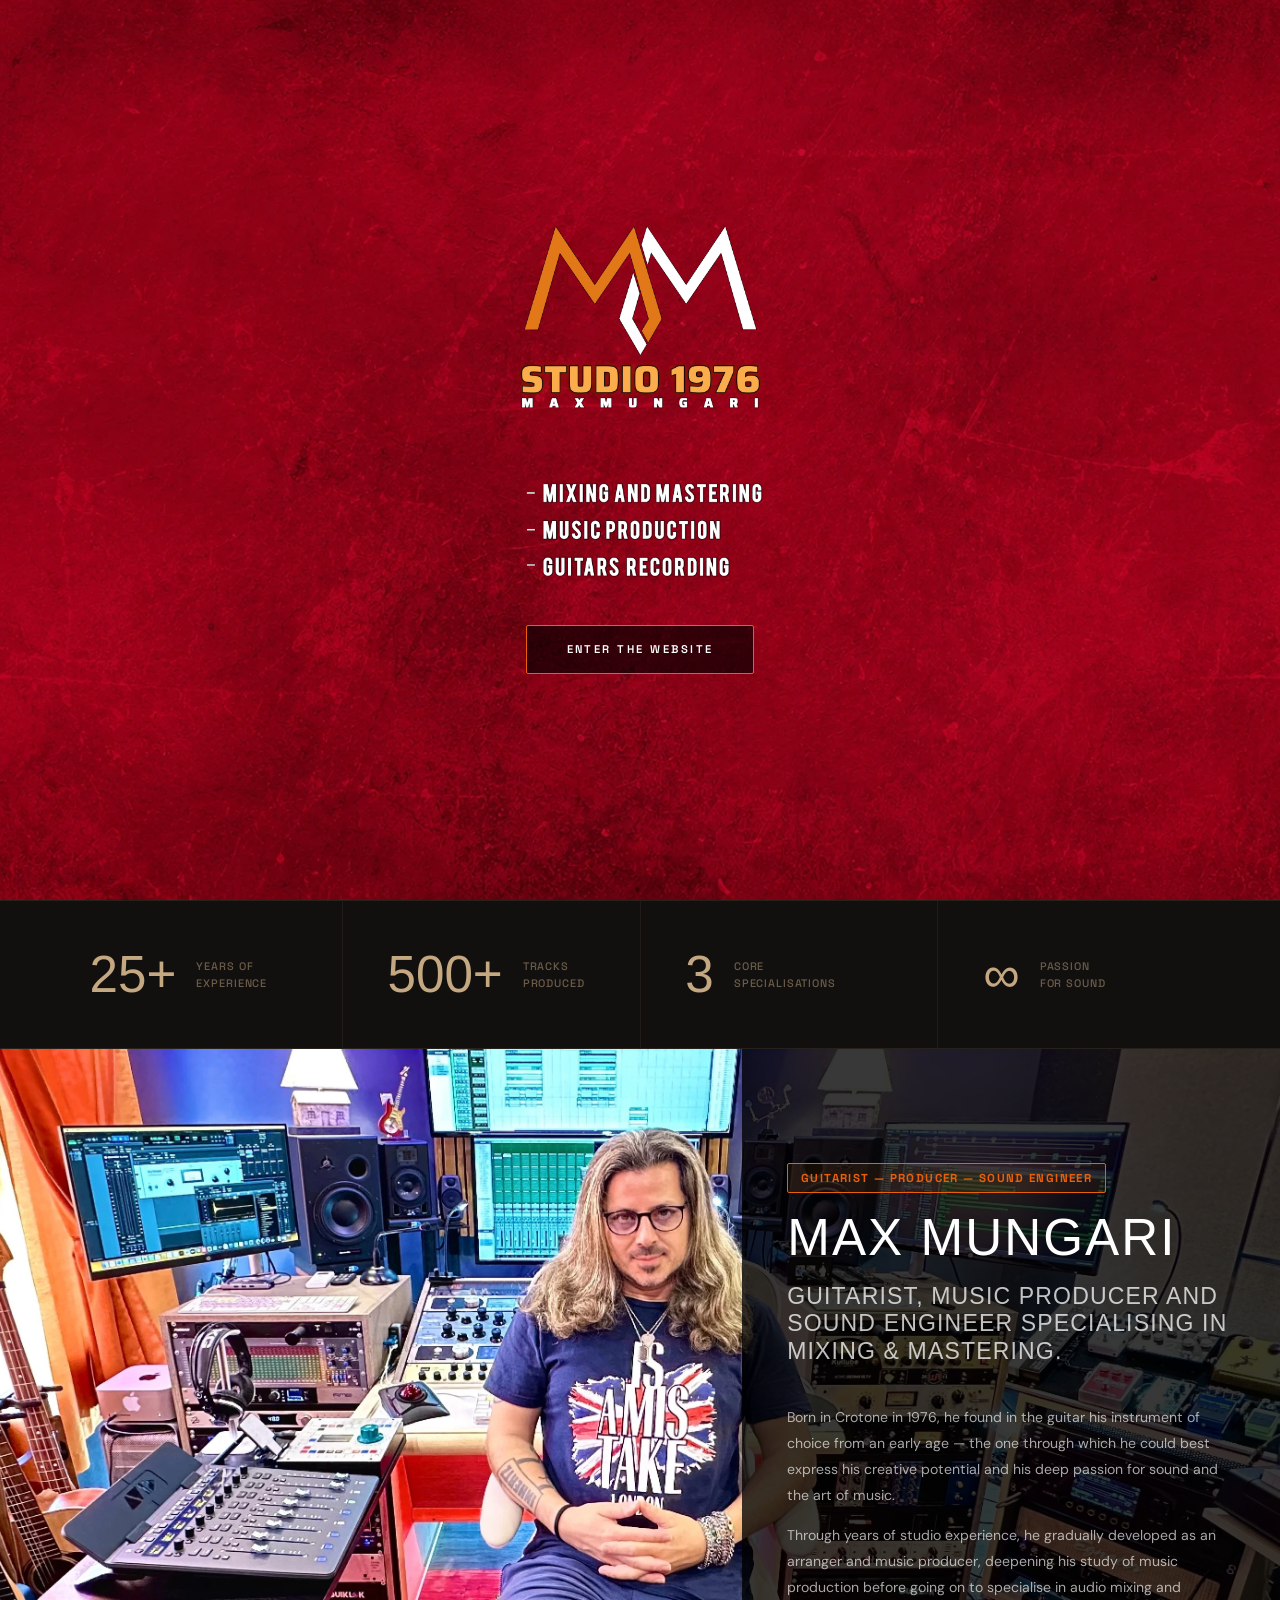
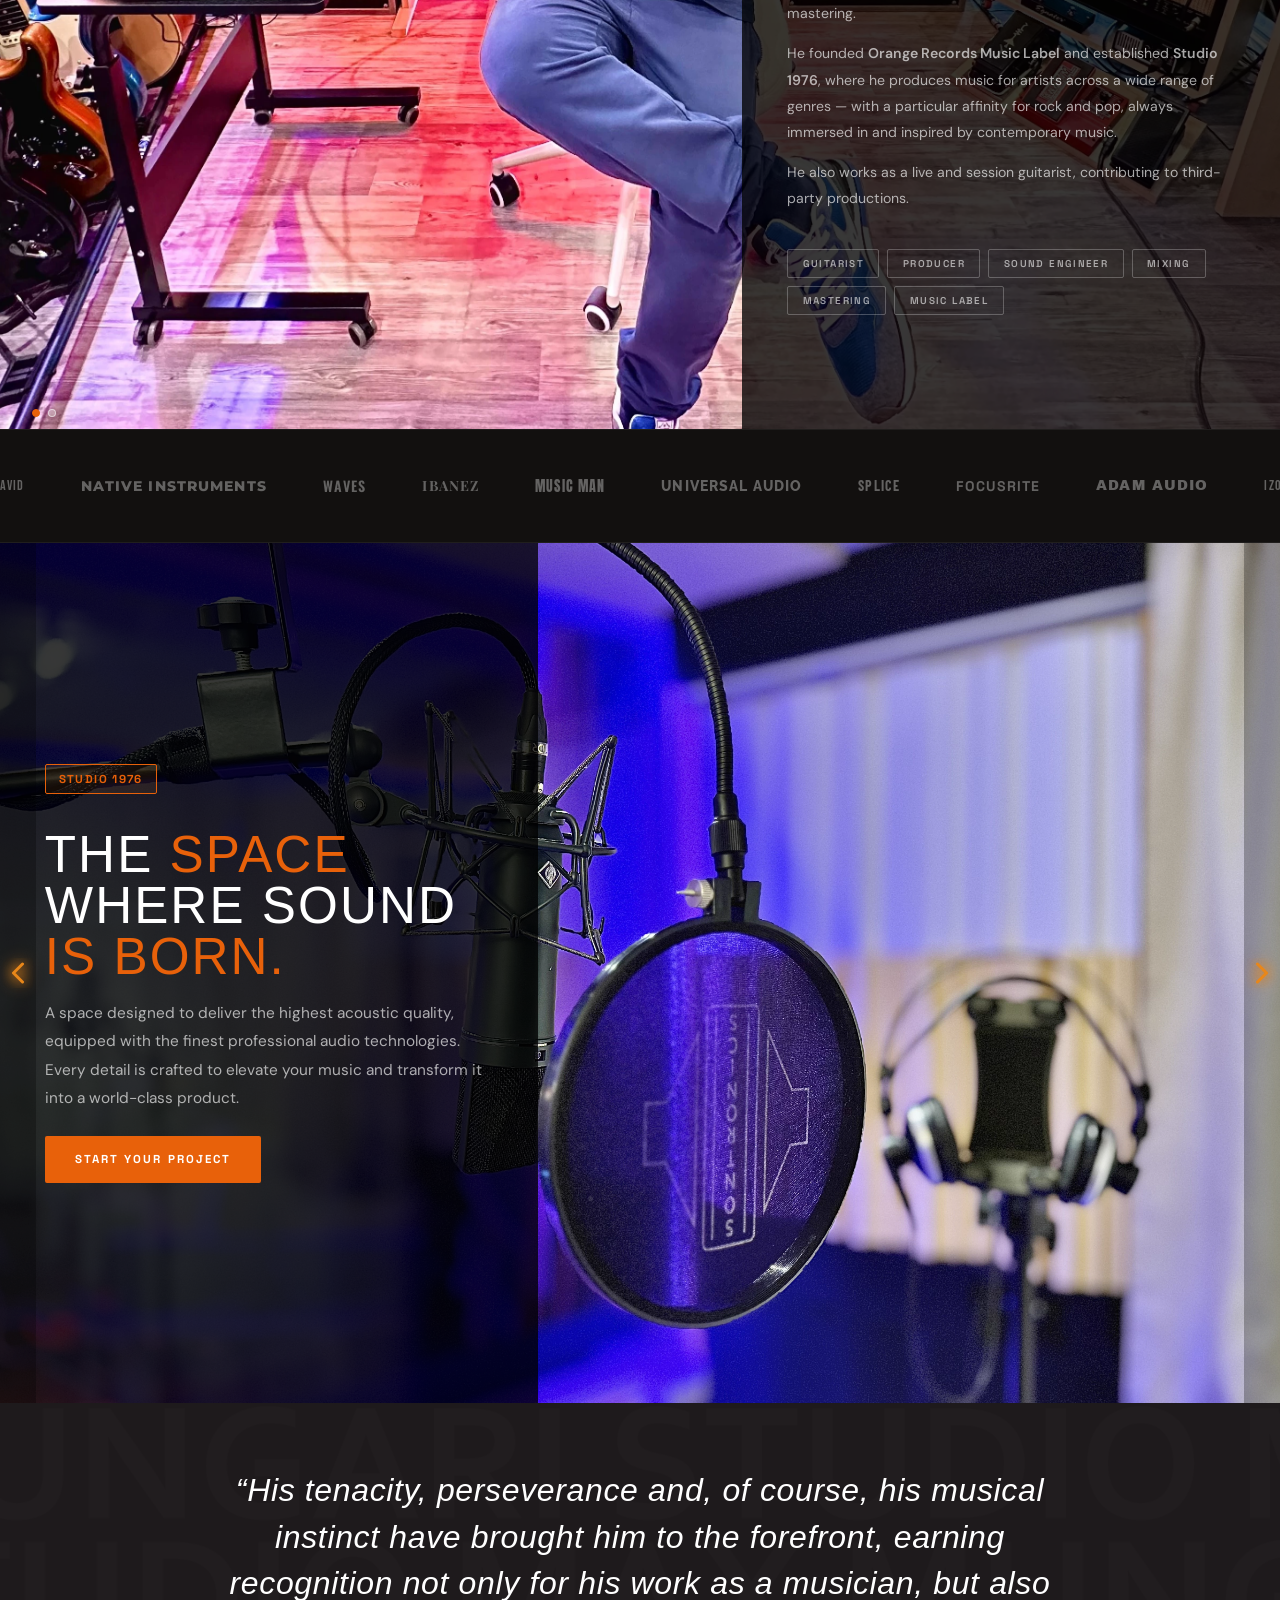
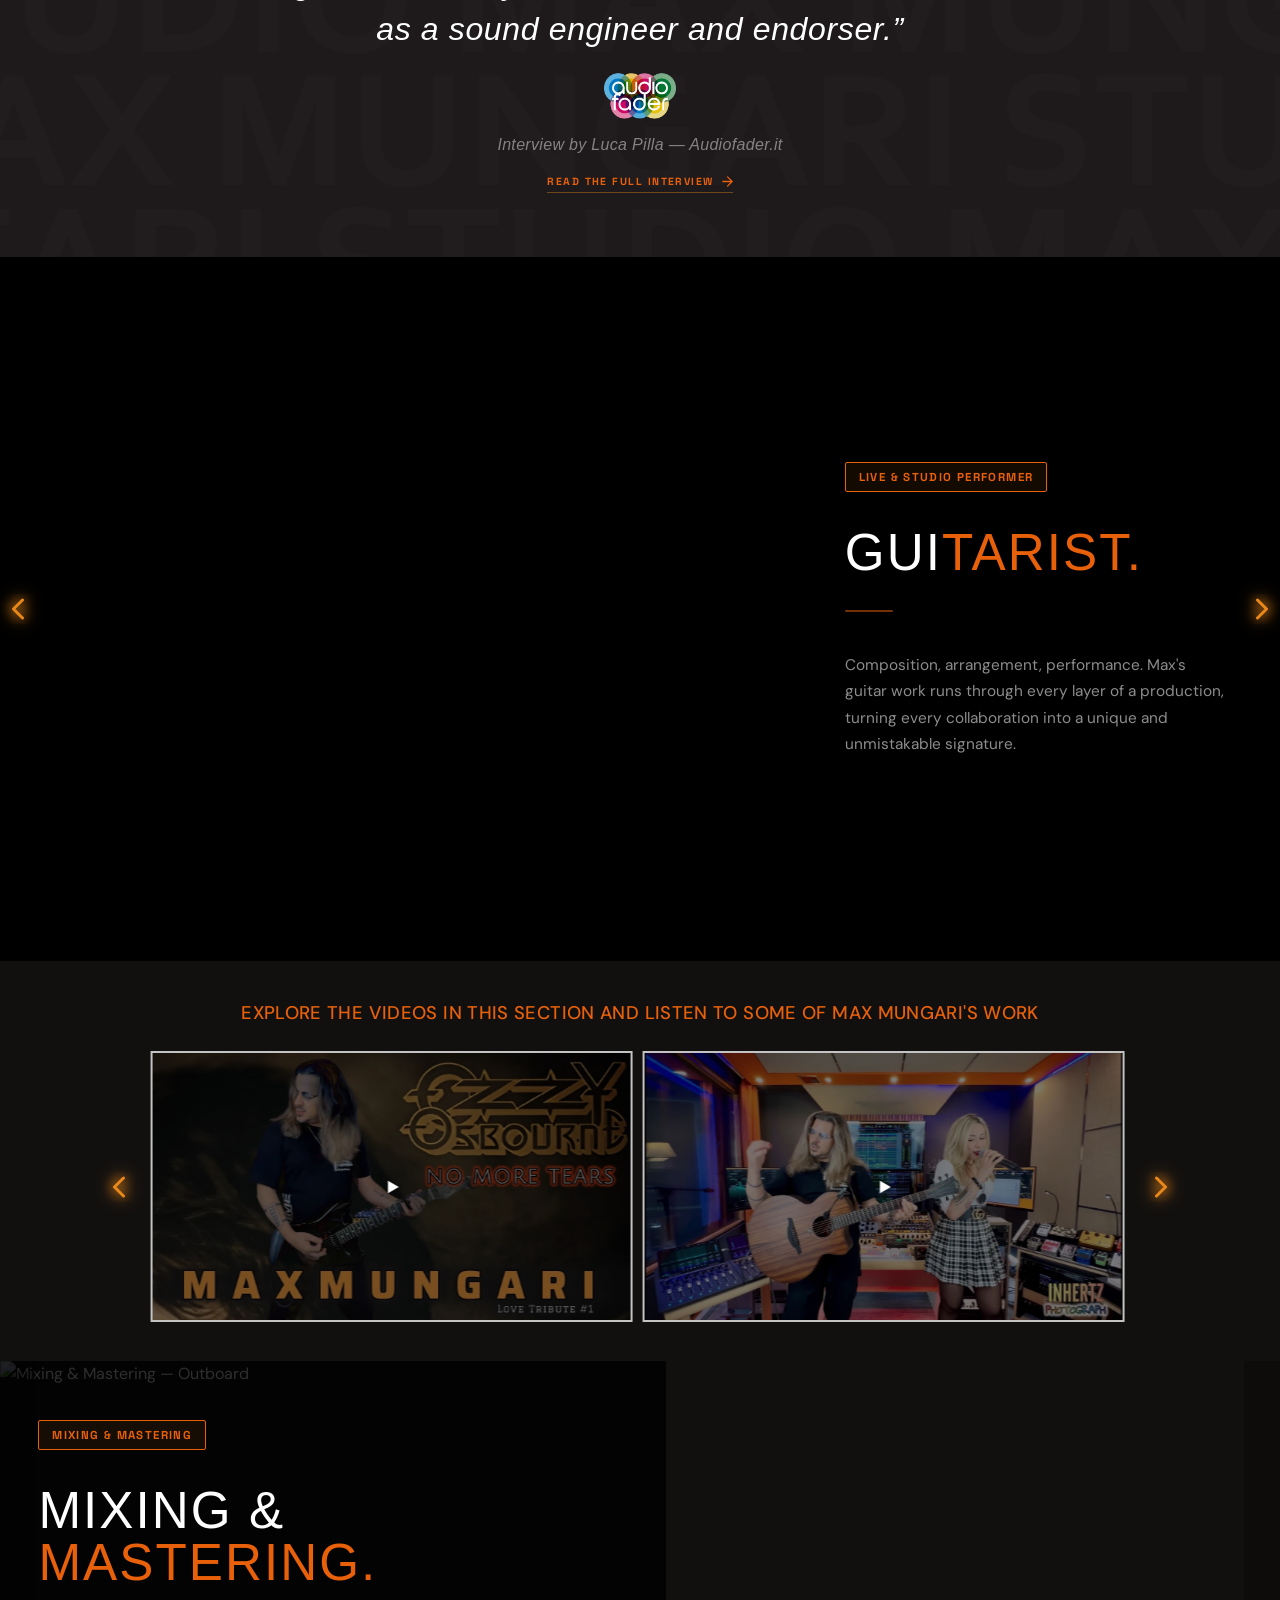
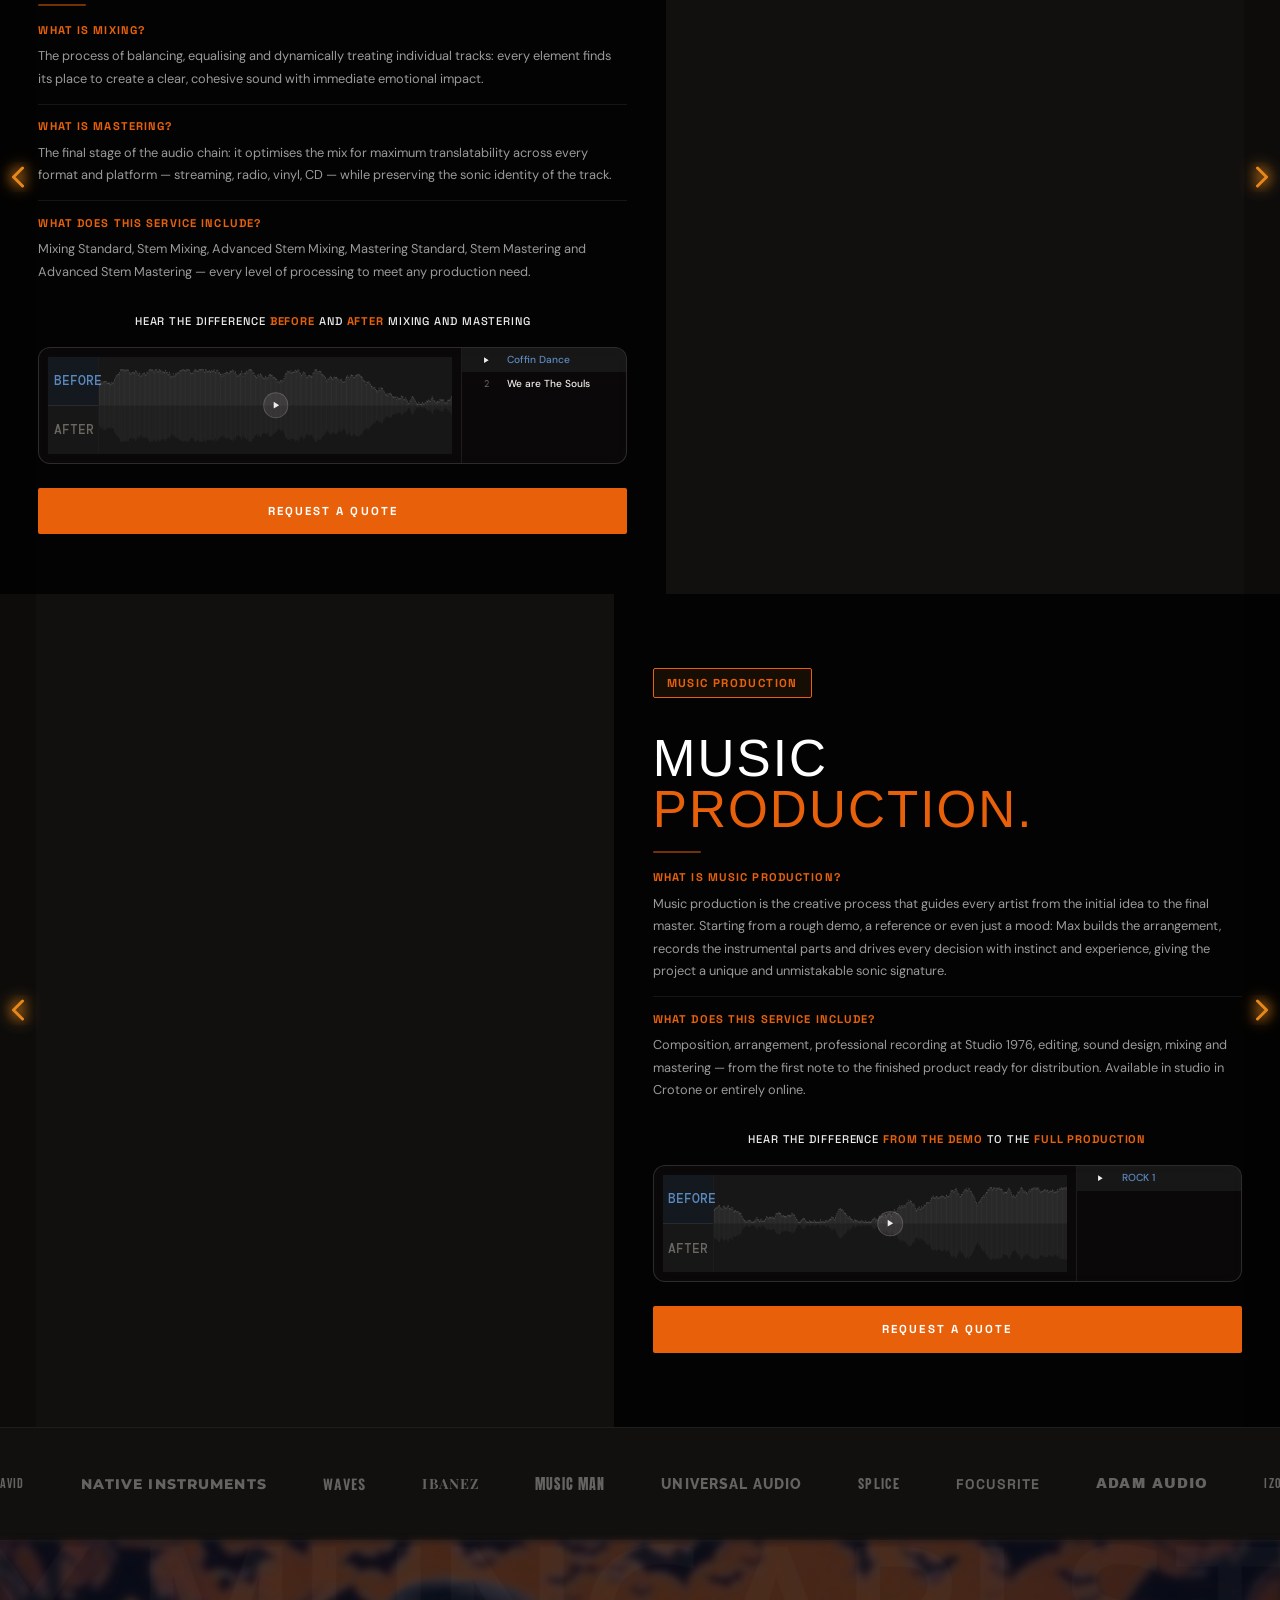
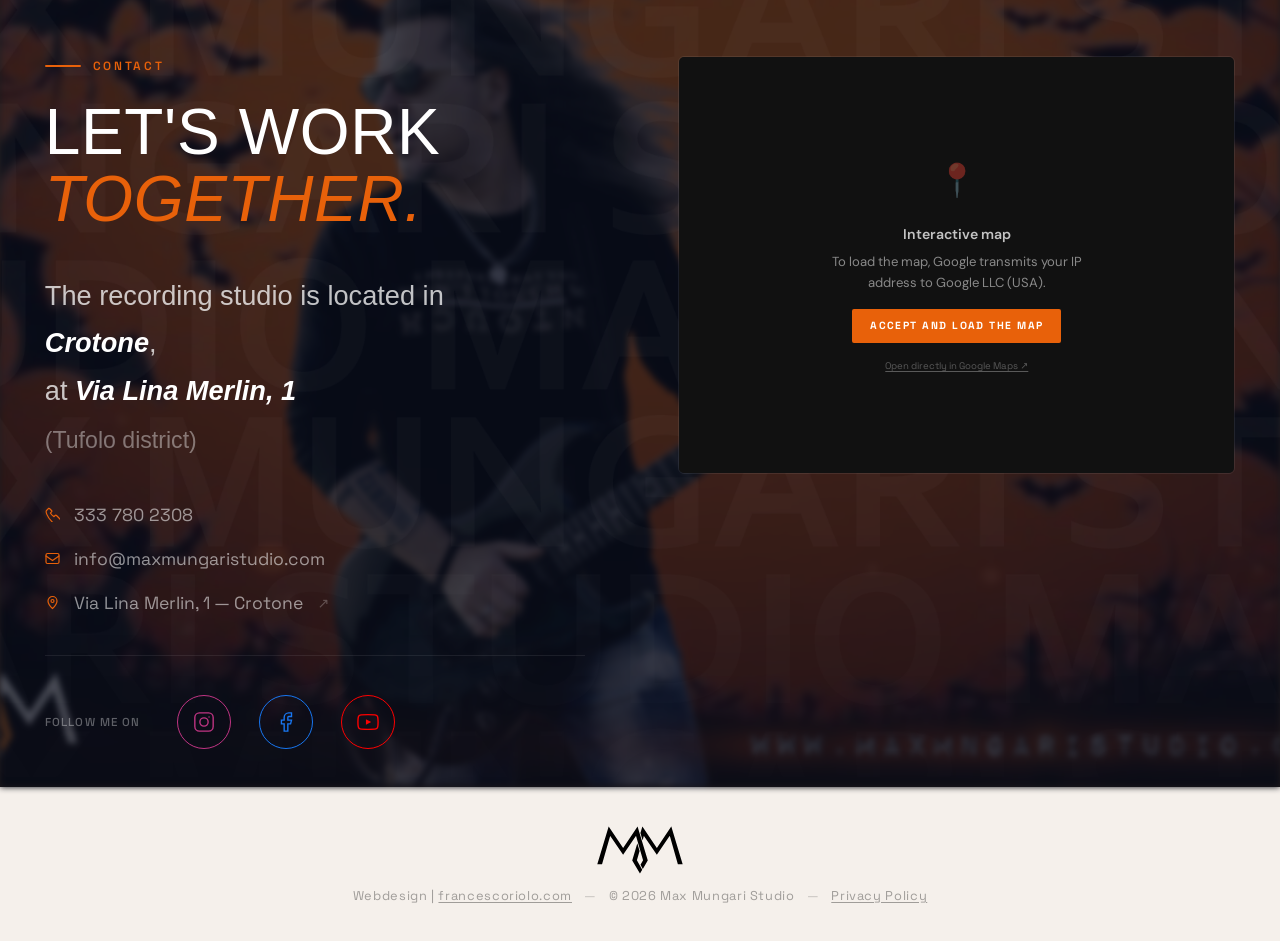
==== commit 6f68cdb7: "Add files via upload" ====
--- a/en/index.html
+++ b/en/index.html
@@ -189,7 +189,7 @@
   ];
   window.ABC_TRACKS_PRODUCTION = [
     {
-      title:  'Music Production Showcase',
+      title:  'ROCK 1',
       artist: 'Max Mungari Studio',
       dur:    '--:--',
       a: 'https://dl.dropboxusercontent.com/scl/fi/1278flbihe9b1ma8bpfp2/MusicProductionA.m4a?rlkey=ucccuctyn8vlxol63t918llrr',
@@ -533,6 +533,7 @@
         <img src="../newassets/guit2.webp" alt="Max Mungari — Guitars" loading="lazy" decoding="async" />
         <img src="../newassets/guit3.webp" alt="Max Mungari — Pedalboard" loading="lazy" decoding="async" />
         <img src="../newassets/guit4.webp" alt="Max Mungari — Live setup" loading="lazy" decoding="async" />
+        <img src="../newassets/guit5.webp" alt="Max Mungari — Guitarist" loading="lazy" decoding="async" />
         <button class="lavori-carousel-prev" aria-label="Previous image">
           <svg width="30" height="30" viewBox="0 0 20 20" fill="none"><path d="M13 4L7 10l6 6" stroke="currentColor" stroke-width="2" stroke-linecap="round" stroke-linejoin="round"/></svg>
         </button>
@@ -623,6 +624,12 @@
 
   </section>
 
+  <!-- ==============================
+       SHOWCASE STRIP (desktop) — .showcase-wrap is moved here via JS
+  ============================== -->
+  <div class="lavori-showcase-strip" id="lavoriShowcaseStrip">
+    <p class="lavori-strip-caption">Explore the videos in this section and listen to some of Max Mungari's work</p>
+  </div>
 
   <!-- ==============================
        SERVIZI INTERATTIVI
@@ -632,10 +639,22 @@
   ============================== -->
   <section id="mix-mastering" aria-labelledby="mixmastering-title">
     <div class="svc-fullimg">
-      <img src="../newassets/studio-bg2.webp" alt="Mix &amp; Mastering — Max Mungari Studio" loading="lazy" decoding="async" />
+      <div class="svc-img-carousel reverse">
+        <img src="../newassets/pro0.webp" alt="Mixing &amp; Mastering — Studio 1976" loading="lazy" decoding="async" />
+        <img src="../newassets/pro1.webp" alt="Mixing &amp; Mastering — Monitors" loading="lazy" decoding="async" />
+        <img src="../newassets/pro2.webp" alt="Mixing &amp; Mastering — Compressor" loading="lazy" decoding="async" />
+        <img src="../newassets/pro3.webp" alt="Mixing &amp; Mastering — RME" loading="lazy" decoding="async" />
+        <img src="../newassets/pro4.webp" alt="Mixing &amp; Mastering — Outboard" loading="lazy" decoding="async" class="active" />
+        <button class="svc-carousel-prev" aria-label="Previous image">
+          <svg width="30" height="30" viewBox="0 0 20 20" fill="none"><path d="M13 4L7 10l6 6" stroke="currentColor" stroke-width="2" stroke-linecap="round" stroke-linejoin="round"/></svg>
+        </button>
+        <button class="svc-carousel-next" aria-label="Next image">
+          <svg width="30" height="30" viewBox="0 0 20 20" fill="none"><path d="M7 4l6 6-6 6" stroke="currentColor" stroke-width="2" stroke-linecap="round" stroke-linejoin="round"/></svg>
+        </button>
+      </div>
       <div class="svc-overlay svc-overlay-left reveal-left">
         <span class="bio-badge">Mixing &amp; Mastering</span>
-        <h2 id="mixmastering-title" class="section-title">MIXING &amp;<br /><em>MASTERING.</em></h2>
+        <h2 id="mixmastering-title" class="section-title">MIXING &amp; <br /><em>MASTERING.</em></h2>
         <div class="divider"></div>
         <div class="svc-qa-list">
           <div class="svc-qa">
@@ -651,10 +670,10 @@
             <p class="svc-a">Mixing Standard, Stem Mixing, Advanced Stem Mixing, Mastering Standard, Stem Mastering and Advanced Stem Mastering — every level of processing to meet any production need.</p>
           </div>
         </div>
-      </div>
+      <p class="svc-player-label svc-label-desk">Hear the difference <em>BEFORE</em> and&nbsp;<em>AFTER</em> mixing and mastering</p>
       <div class="svc-player" id="svcPlayer2">
         <div class="abc-card" id="abcCard2">
-          <p class="svc-player-label">Hear the difference<br class="mobile-only" /> <em>BEFORE</em> and&nbsp;<em>AFTER</em><br />mixing and mastering</p>
+          <p class="svc-player-label svc-label-mob">Hear the difference<br class="mobile-only" /> <em>BEFORE</em> and&nbsp;<em>AFTER</em><br />mixing and mastering</p>
           <div class="abc-comparator">
             <div class="abc-empty" id="abcEmpty2">Select a track</div>
             <div class="abc-player" id="abcPlayer2">
@@ -704,6 +723,7 @@
         </div>
       </div>
       <a href="#contatti" class="studio-cta svc-cta-mix">Request a quote</a>
+      </div>
     </div>
   </section>
 
@@ -717,6 +737,7 @@
         <img src="../newassets/pro1.webp" alt="Music Production — Monitors" loading="lazy" decoding="async" />
         <img src="../newassets/pro2.webp" alt="Music Production — Herchild Compressor" loading="lazy" decoding="async" />
         <img src="../newassets/pro3.webp" alt="Music Production — RME" loading="lazy" decoding="async" />
+        <img src="../newassets/pro4.webp" alt="Music Production — Outboard" loading="lazy" decoding="async" />
         <button class="svc-carousel-prev" aria-label="Previous image">
           <svg width="30" height="30" viewBox="0 0 20 20" fill="none"><path d="M13 4L7 10l6 6" stroke="currentColor" stroke-width="2" stroke-linecap="round" stroke-linejoin="round"/></svg>
         </button>
@@ -738,10 +759,10 @@
             <p class="svc-a">Composition, arrangement, professional recording at Studio 1976, editing, sound design, mixing and mastering — from the first note to the finished product ready for distribution. Available in studio in Crotone or entirely online.</p>
           </div>
         </div>
-      </div>
+      <p class="svc-player-label svc-label-desk">Hear the difference <em>FROM THE DEMO</em> to the <em>FULL PRODUCTION</em></p>
       <div class="svc-player" id="svcPlayer3">
         <div class="abc-card" id="abcCard3">
-          <p class="svc-player-label">Hear the difference <em>FROM THE DEMO</em> to the <em>FULL PRODUCTION</em></p>
+          <p class="svc-player-label svc-label-mob">Hear the difference <em>FROM THE DEMO</em> to the <em>FULL PRODUCTION</em></p>
           <div class="abc-comparator">
             <div class="abc-empty" id="abcEmpty3">Select a track</div>
             <div class="abc-player" id="abcPlayer3">
@@ -791,8 +812,10 @@
         </div>
       </div>
       <a href="#contatti" class="studio-cta svc-cta-prod">Request a quote</a>
+      </div>
       <div class="carousel-dots svc-carousel-dots" aria-hidden="true">
         <button class="carousel-dot active"></button>
+        <button class="carousel-dot"></button>
         <button class="carousel-dot"></button>
         <button class="carousel-dot"></button>
         <button class="carousel-dot"></button>
--- a/style.css
+++ b/style.css
@@ -479,11 +479,27 @@
 @media (max-width: 767px) {
   .nav-links { display: none; }
   .nav-hamburger { display: flex; }
+
+  /* Menu mobile aperto: nascondi navbar, tieni solo hamburger sopra overlay */
+  #navbar.menu-open {
+    background: transparent !important;
+    box-shadow: none !important;
+    border-color: transparent !important;
+  }
+  #navbar.menu-open .nav-logo {
+    opacity: 0;
+    pointer-events: none;
+  }
+  #navbar.menu-open .nav-hamburger {
+    position: relative;
+    z-index: 1001;
+  }
 }
 
 .nav-mobile a {
   font-family: var(--font-display);
   font-size: clamp(2rem, 7vw, 3rem);
+  text-transform: uppercase;
   font-weight: 400;
   color: var(--white);
   transition: color var(--dur-fast);
@@ -530,18 +546,18 @@
   justify-content: center;
 }
 .intro-logo-inner {
-  width: clamp(130px, 20.2vw, 202px);
+  width: clamp(162.5px, 25.25vw, 252.5px);
   will-change: filter, transform, opacity;
 }
 @media (max-width: 767px) {
   .intro-logo-inner {
-    width: clamp(218px, 33.9vw, 339px);
+    width: clamp(272.5px, 42.375vw, 423.75px);
   }
 }
 /* UHD (≥2560px) */
 @media (min-width: 2560px) {
   .intro-logo-inner {
-    width: clamp(202px, 13vw, 323px);
+    width: clamp(252.5px, 16.25vw, 403.75px);
   }
 }
 .intro-logo-inner svg,
@@ -1974,7 +1990,7 @@
 .svc-overlay {
   position: absolute;
   top: 0;
-  width: clamp(323px, 44%, 612px);
+  width: clamp(380px, 52%, 720px);
   height: 100%;
   background: rgba(0,0,0,0.82);
   padding: clamp(2rem, 3.5vw, 3.5rem) clamp(1.5rem, 3vw, 3rem);
@@ -2004,6 +2020,36 @@
   z-index: 2;
 }
 .svc-player .svc-player-label { padding: 0 1rem; }
+/* Label dentro/fuori card — visibilità per breakpoint */
+@media (min-width: 768px) {
+  .svc-label-mob  { display: none; }
+  .svc-overlay .svc-label-desk { font-size: 0.7rem; white-space: nowrap; text-wrap: nowrap; max-width: none; margin-bottom: 0; }
+  #mixmastering-title br { display: none; }
+  .svc-overlay .abc-list-head { display: none; }
+  .svc-overlay .abc-ri-a { display: none; }
+  .svc-overlay .abc-rd { display: none; }
+}
+@media (max-width: 767px) { .svc-label-desk { display: none; } }
+/* Player e CTA dentro overlay — reset da absolute a flow */
+.svc-overlay .svc-player {
+  position: static;
+  width: 100%;
+  height: auto;
+  z-index: auto;
+  padding: 0;
+  display: block;
+}
+.svc-overlay .svc-cta-mix,
+.svc-overlay .svc-cta-prod {
+  position: static;
+  bottom: unset;
+  left: unset;
+  right: unset;
+  width: 100%;
+  display: block;
+  text-align: center;
+  margin-top: 0.5rem;
+}
 @media (min-width: 1920px) {
   .svc-overlay-left ~ .svc-player {
     left: 40%;
@@ -2039,6 +2085,7 @@
 }
 @media (max-width: 767px) {
   .svc-player-label { font-size: clamp(0.72rem, 3.8vw, 0.88rem); }
+  .svc-player .abc-card { width: 100%; max-width: 486px; }
 }
 .svc-player-label em {
   color: var(--orange);
@@ -2052,7 +2099,7 @@
   text-align: center;
 }
 @media (min-width: 768px) {
-  .svc-player-label { font-size: 1.012rem; }
+  .svc-player-label { font-size: 0.70rem; }
 }
 
 /* ── Prova: label dentro abc-card, sopra PRIMA/DOPO (solo desktop) ── */
@@ -2188,7 +2235,13 @@
   .svc-a { font-size: 1.035rem; line-height: 1.78; }
   .svc-player .abc-card { max-width: 680px; zoom: 1.38; }
   #svcPlayer2 .abc-card { width: 509.8px; max-width: none; zoom: 1.38; }
-  #svcPlayer3 .abc-card { width: 509.8px; height: 308.2px; max-width: none; zoom: 1.38;}
+  #svcPlayer3 .abc-card { width: 509.8px; height: auto; max-width: none; zoom: 1.38;}
+  #svcPlayer3 .svc-player-label { max-width: none; }
+  .svc-overlay { width: clamp(475px, 65%, 900px) !important; }
+}
+@media (min-width: 2560px) {
+  #svcPlayer2 .abc-card,
+  #svcPlayer3 .abc-card { width: 100%; max-width: none; zoom: 1; height: auto; }
   #svcPlayer3 .svc-player-label { max-width: none; }
   .svc-overlay { width: clamp(475px, 65%, 900px) !important; }
 }
@@ -2208,8 +2261,6 @@
     flex-shrink: 0;
     order: 0;
   }
-  /* Hide M&M standalone img on mobile (shown in carousel in Produzioni) */
-  #mix-mastering .svc-fullimg > img { display: none; }
   /* Mobile: carousel container becomes a block row */
   .svc-img-carousel {
     position: relative;
@@ -2219,6 +2270,8 @@
     flex-shrink: 0;
     order: 0;
   }
+  /* Mix&Mastering: carousel solo desktop, su mobile resta il bg statico del pannello */
+  #mix-mastering .svc-img-carousel { display: none; }
 
   #mix-mastering .svc-overlay {
     background-image: url('newassets/studio-bg2.webp');
@@ -2322,6 +2375,9 @@
 @media (max-width: 767px) {
   .lavori-cta-label { text-align: center; }
 }
+@media (min-width: 768px) {
+  .lavori-cta-label { display: none; }
+}
 
 /* Griglia — sinistra */
 .lavori-fullwrap {
@@ -2348,6 +2404,42 @@
 
 @media (min-width: 2560px) {
   .lavori-fullwrap { margin-left: 225px; }
+}
+
+/* ── Showcase strip dedicata tra #lavori e #mix-mastering (solo desktop) ── */
+.lavori-showcase-strip { display: none; }
+@media (min-width: 768px) {
+  .lavori-showcase-strip {
+    display: flex;
+    flex-direction: column;
+    align-items: center;
+    background: var(--studio-black);
+    padding: clamp(1.5rem, 3vw, 3rem) 1rem;
+  }
+  .lavori-strip-caption {
+    color: var(--orange);
+    font-family: var(--font-body);
+    font-size: 1.15rem;
+    font-weight: 500;
+    text-transform: uppercase;
+    letter-spacing: 0.02em;
+    line-height: 1.5;
+    text-align: center;
+    margin-bottom: clamp(1rem, 2vw, 1.5rem);
+    max-width: 1100px;
+  }
+  .lavori-showcase-strip .showcase-wrap {
+    width: 100%;
+    max-width: 1100px;
+  }
+  /* .lavori-fullwrap resta vuoto da desktop (contenuto spostato nella strip) */
+  .lavori-fullwrap { display: none; }
+}
+@media (min-width: 1920px) {
+  .lavori-showcase-strip .showcase-wrap { max-width: 1900px; }
+}
+@media (min-width: 2560px) {
+  .lavori-showcase-strip .showcase-wrap { max-width: 2480px; }
 }
 
 /* Mobile */
@@ -3511,7 +3603,7 @@
 .abc-lh-d { font-family: 'DM Mono', monospace; font-size: 0.6rem; color: var(--abc-text-3); }
 .abc-row { display: flex; align-items: center; padding: 0.35rem 1rem; cursor: pointer; transition: background 0.1s; }
 .abc-row:hover { background: var(--abc-surface); }
-.abc-row:last-child { border-radius: 0 0 var(--abc-radius) var(--abc-radius); }
+.abc-row:last-child { border-radius: 0; }
 .abc-row.active { background: var(--abc-surface-2); }
 .abc-rn { width: 2rem; text-align: center; flex-shrink: 0; font-family: 'DM Mono', monospace; font-size: 0.75rem; color: var(--abc-text-3); position: relative; }
 .abc-row.active .abc-rn { color: var(--abc-a); }
@@ -3543,10 +3635,83 @@
 .abc-ri-t { font-size: 0.85rem; font-weight: 500; color: var(--abc-text); white-space: nowrap; overflow: hidden; text-overflow: ellipsis; display: flex; align-items: center; gap: 6px; }
 .abc-row.active .abc-ri-t { color: var(--abc-a); }
 .abc-row.active.on-b .abc-ri-t { color: var(--abc-b); }
-.abc-preview-tag { font-family: 'DM Mono', monospace; font-size: 0.5rem; font-weight: 500; letter-spacing: 0.08em; text-transform: uppercase; padding: 1px 5px; border-radius: 3px; background: var(--abc-surface-2); color: var(--abc-text-3); border: 1px solid var(--abc-border-str); flex-shrink: 0; }
+.abc-preview-tag { display: none; }
 .abc-ri-a { font-size: 0.72rem; color: var(--abc-text-2); margin-top: 1px; white-space: nowrap; overflow: hidden; text-overflow: ellipsis; }
 .abc-rd { font-family: 'DM Mono', monospace; font-size: 0.75rem; color: var(--abc-text-3); flex-shrink: 0; padding-left: 1rem; }
 
 
 br.mobile-only { display: none; }
 @media (max-width: 767px) { br.mobile-only { display: block; } }
+
+/* ── ABC Player — layout orizzontale desktop only ── */
+@media (min-width: 768px) {
+  /* Card diventa griglia: label full-width | comparator + list affiancati */
+  .svc-player .abc-card {
+    display: grid;
+    grid-template-columns: 1fr 220px;
+    grid-template-rows: auto 1fr;
+    width: 82%;
+    max-width: 640px;
+    zoom: 0.75;
+  }
+  .svc-player .abc-card > .svc-player-label {
+    grid-column: 1 / 3;
+    grid-row: 1;
+  }
+  .svc-player .abc-comparator {
+    grid-column: 1;
+    grid-row: 2;
+    display: flex;
+    flex-direction: column;
+  }
+  .svc-player .abc-list {
+    grid-column: 2;
+    grid-row: 2;
+    border-top: none;
+    border-left: 1px solid var(--abc-border);
+  }
+  /* abc-empty riempie colonna centrale quando nessun brano è selezionato */
+  .svc-player .abc-empty {
+    flex: 1;
+    height: auto;
+    min-height: 110px;
+  }
+  /* abc-player: switch (sinistra) | wave (centro) */
+  .svc-player .abc-player.visible {
+    display: flex;
+    flex-direction: row;
+    flex: 1;
+  }
+  .svc-player .abc-switch {
+    flex-direction: column;
+    gap: 0;
+    width: 68px;
+    flex-shrink: 0;
+    margin-bottom: 0;
+    border-right: 1px solid var(--abc-border);
+    align-self: stretch;
+  }
+  .svc-player .abc-btn {
+    flex: 1;
+    border: none;
+    border-radius: 0;
+  }
+  .svc-player .abc-btn:first-child {
+    border-bottom: 1px solid var(--abc-border);
+  }
+  .svc-player .abc-wave {
+    flex: 1;
+    border: none;
+    border-radius: 0;
+  }
+  .svc-player .abc-wave-body {
+    min-height: 130px;
+  }
+  /* Card dentro overlay: full width, scalata al 75% */
+  .svc-overlay .svc-player .abc-card {
+    width: 100%;
+    max-width: none;
+    zoom: 0.75;
+  }
+}
+
